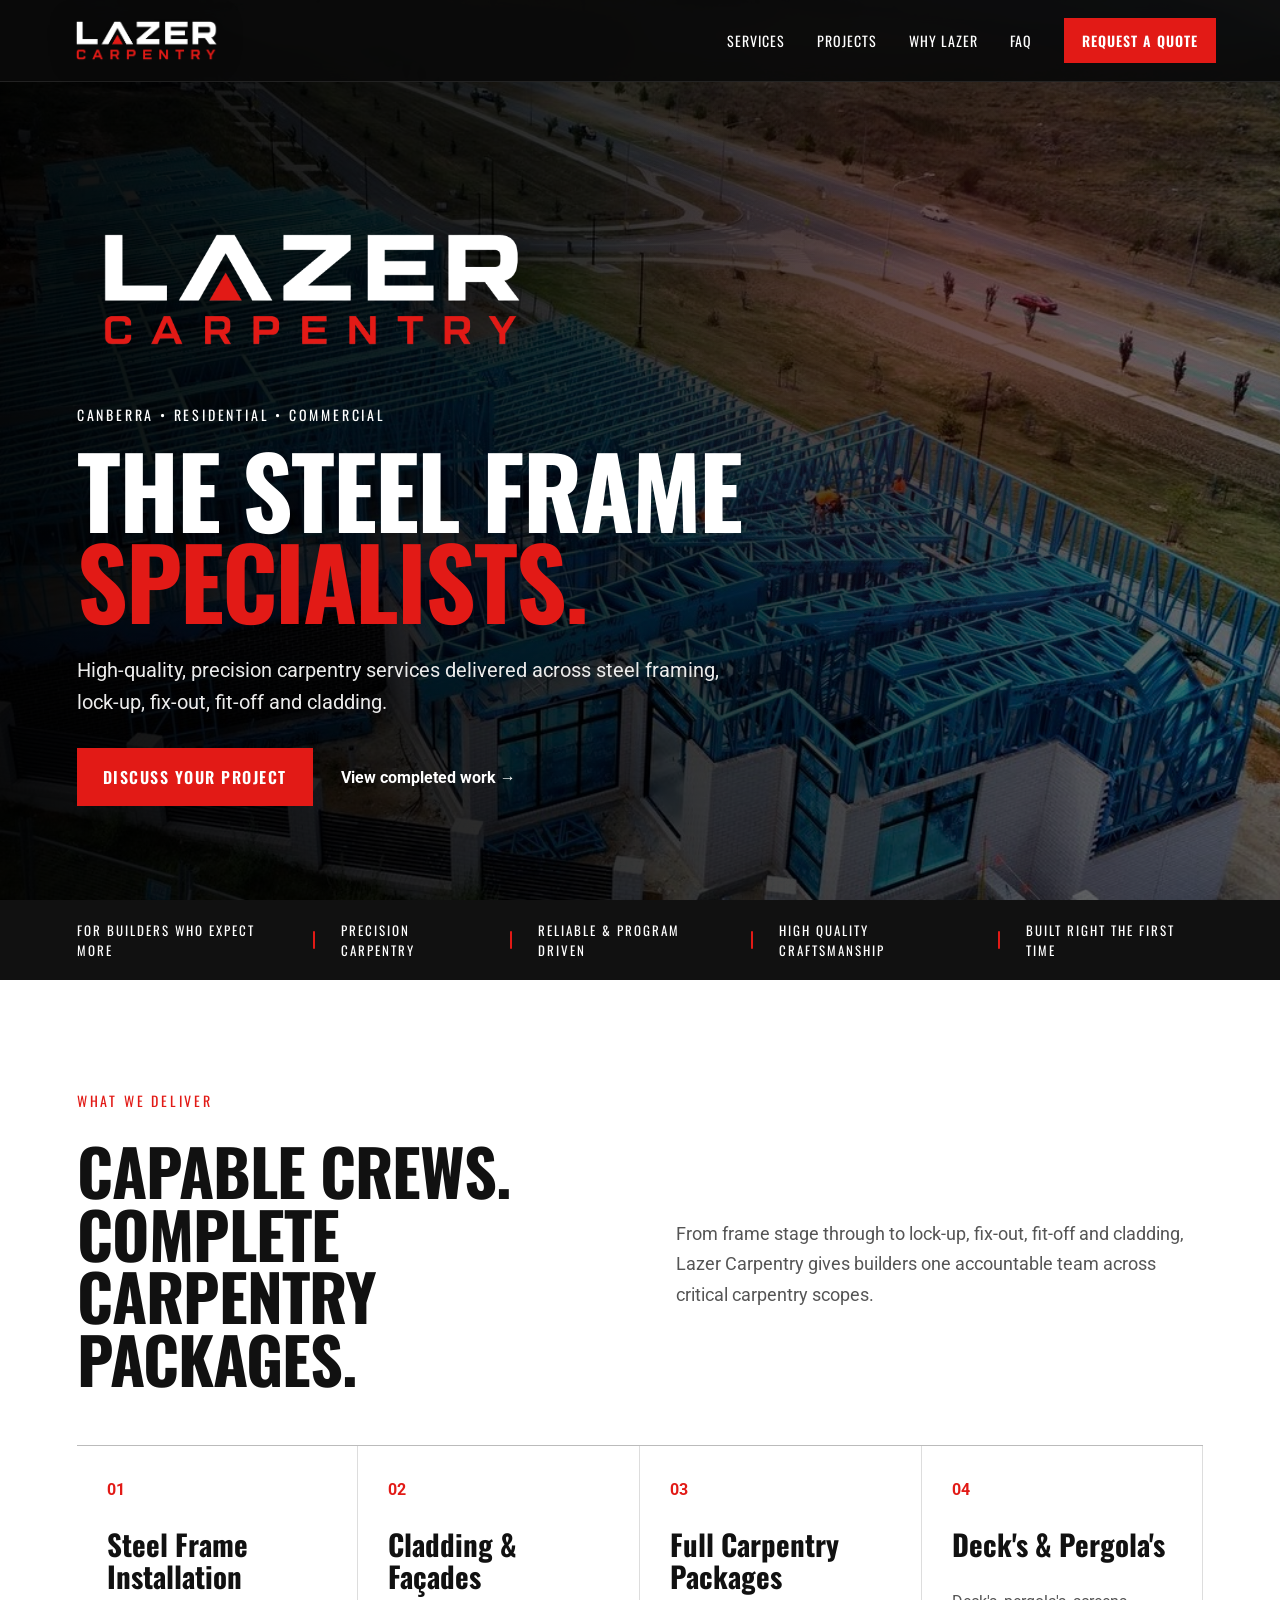
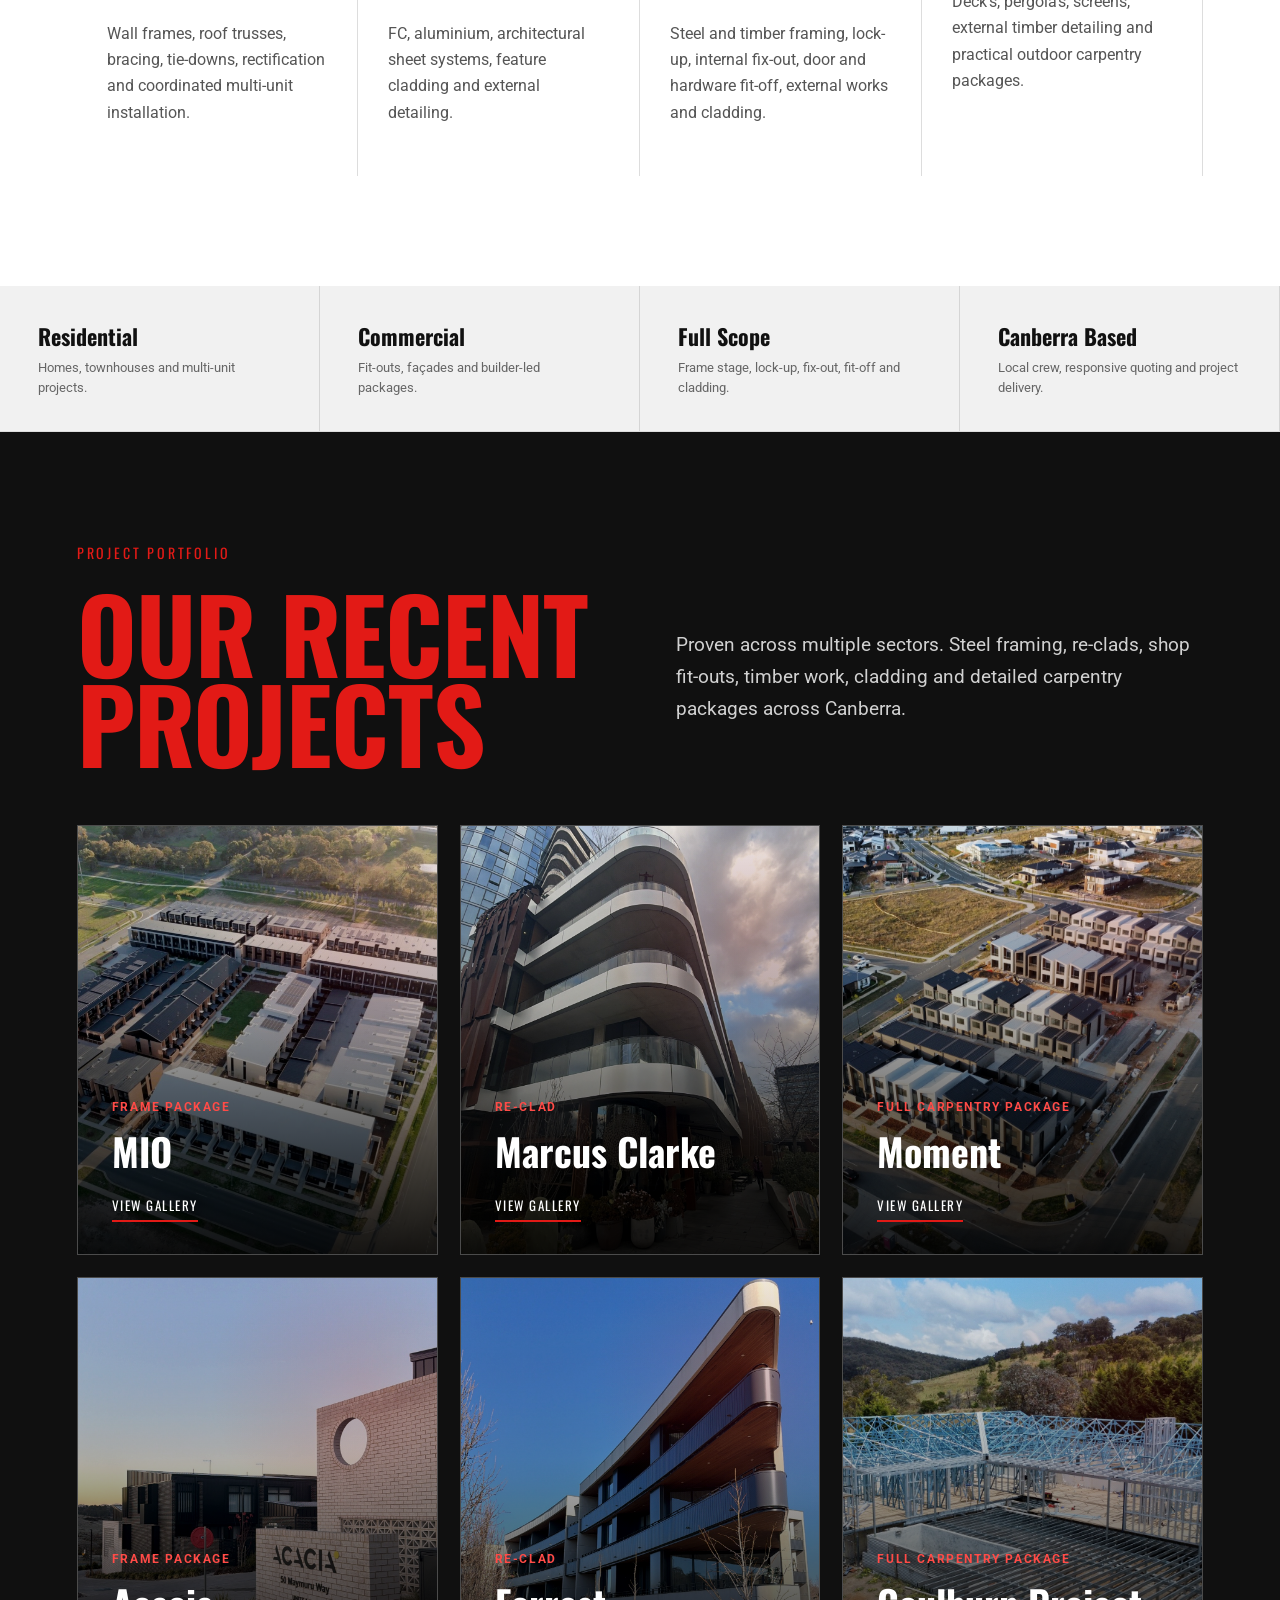
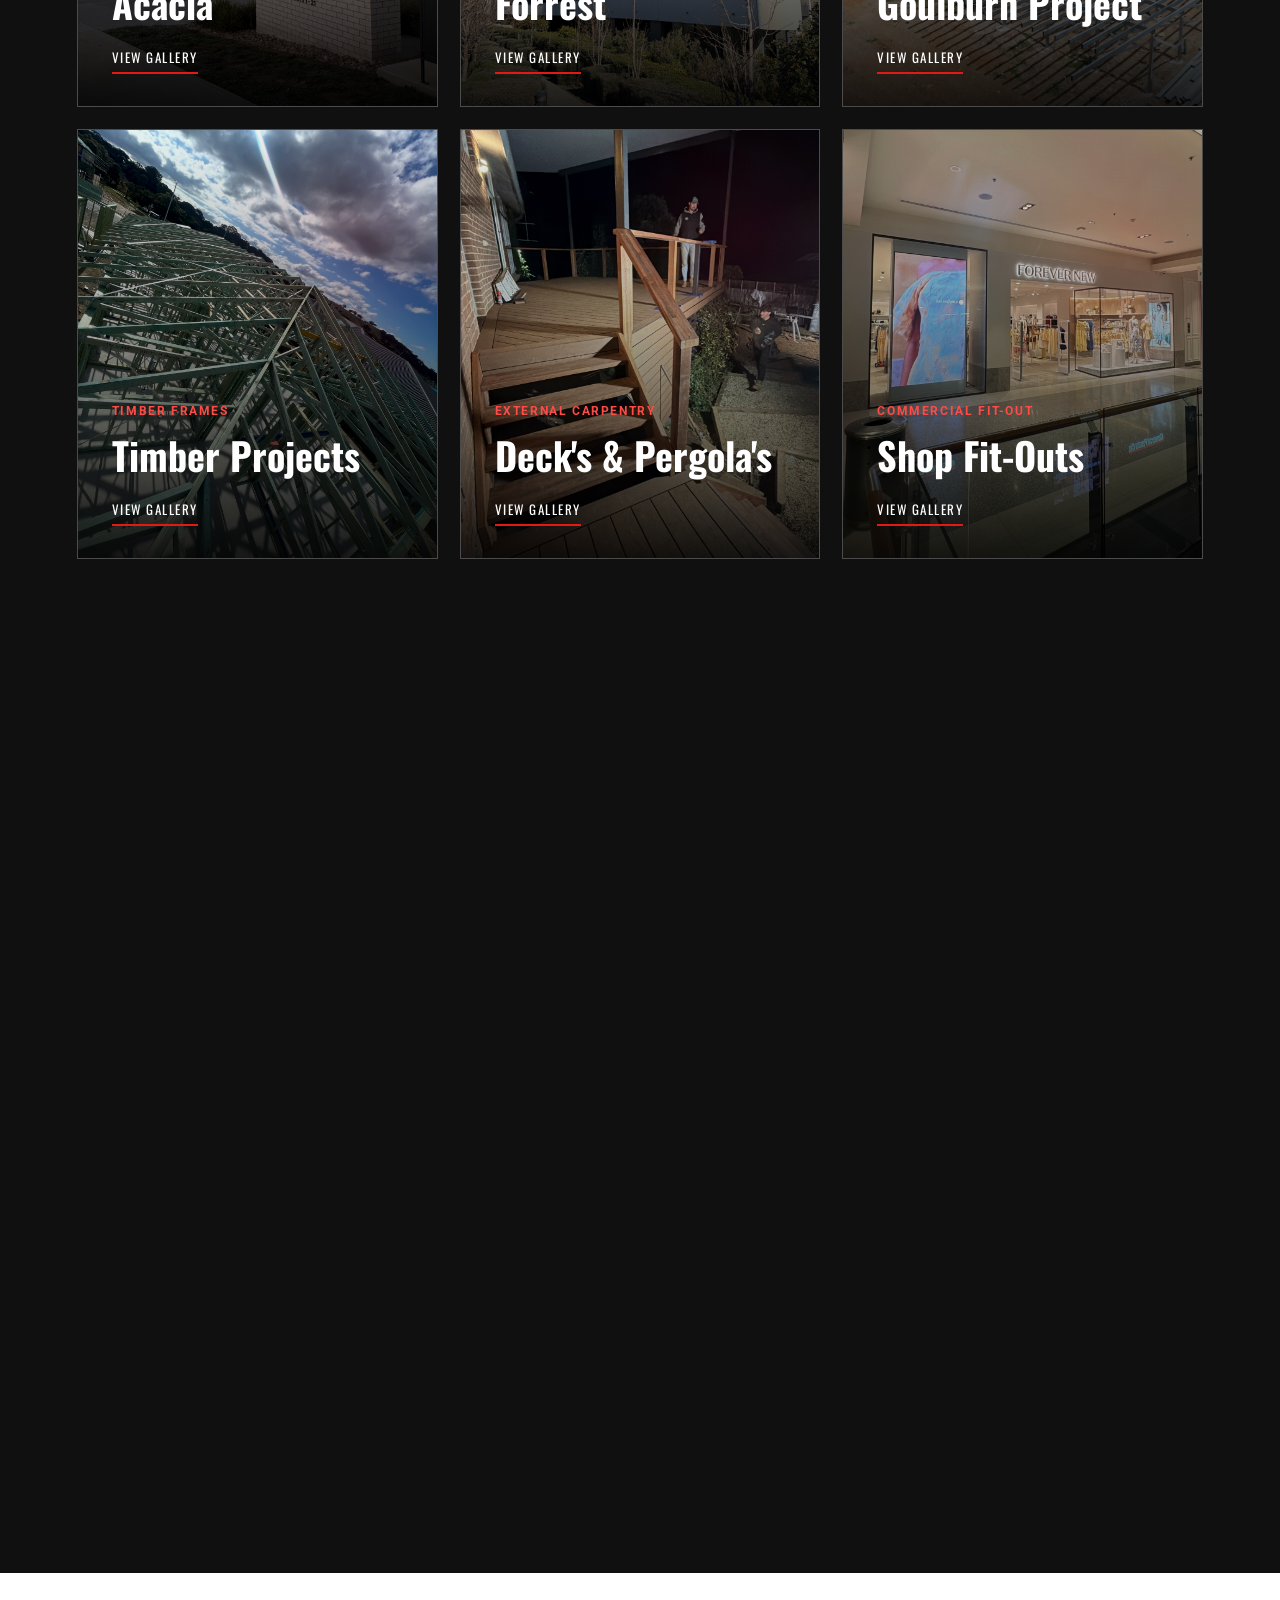
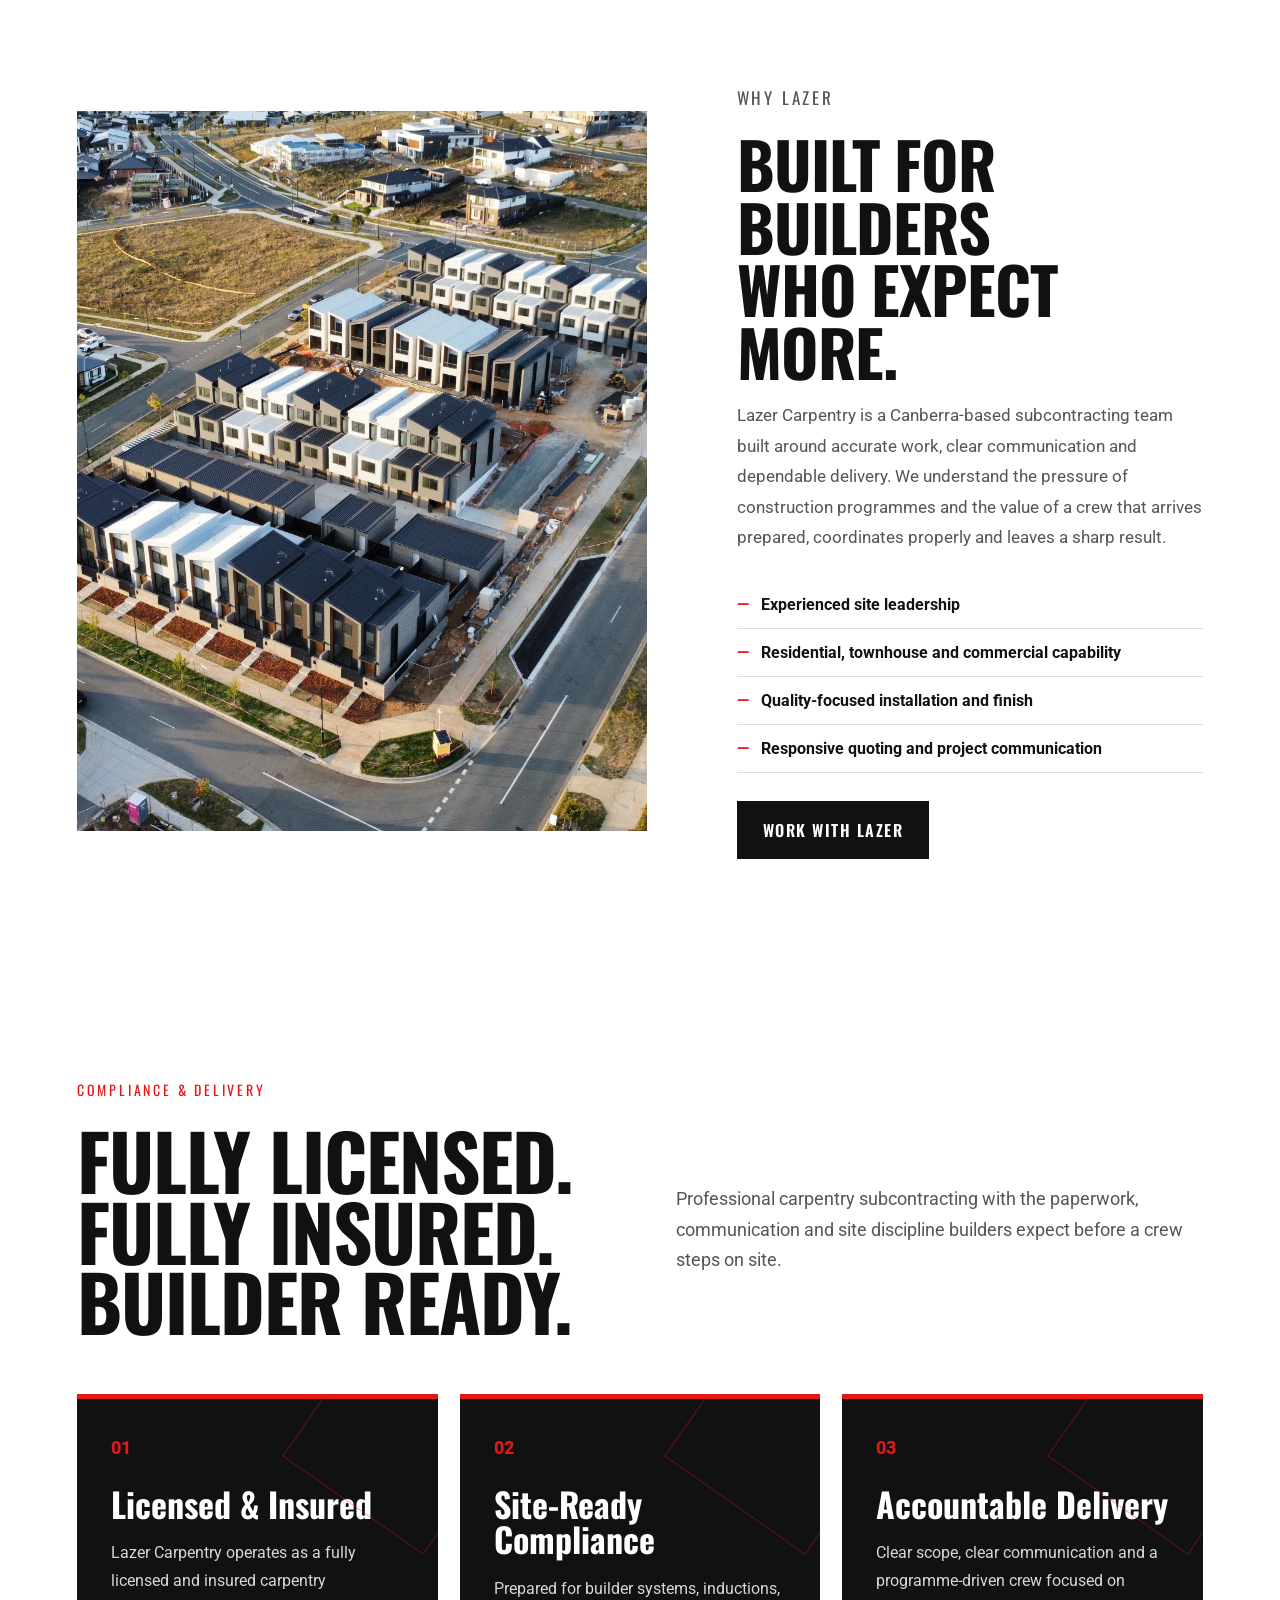
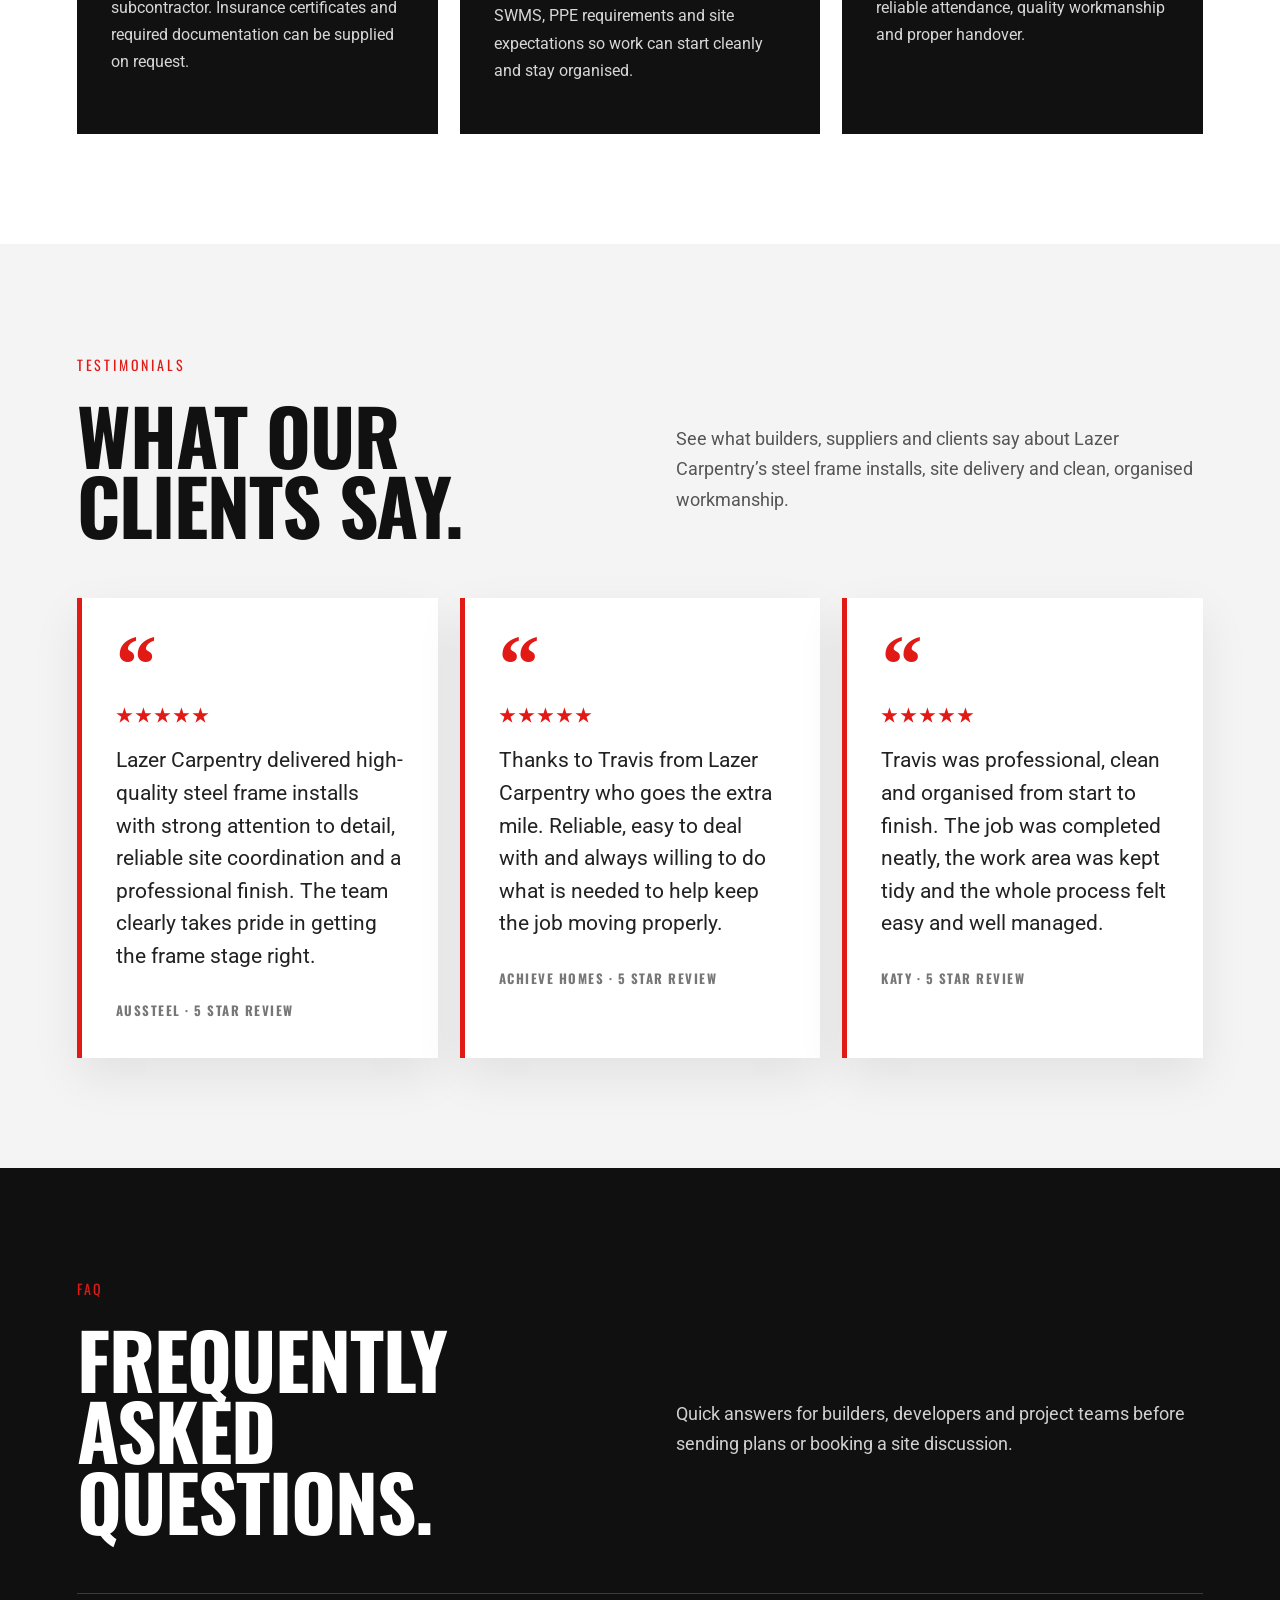
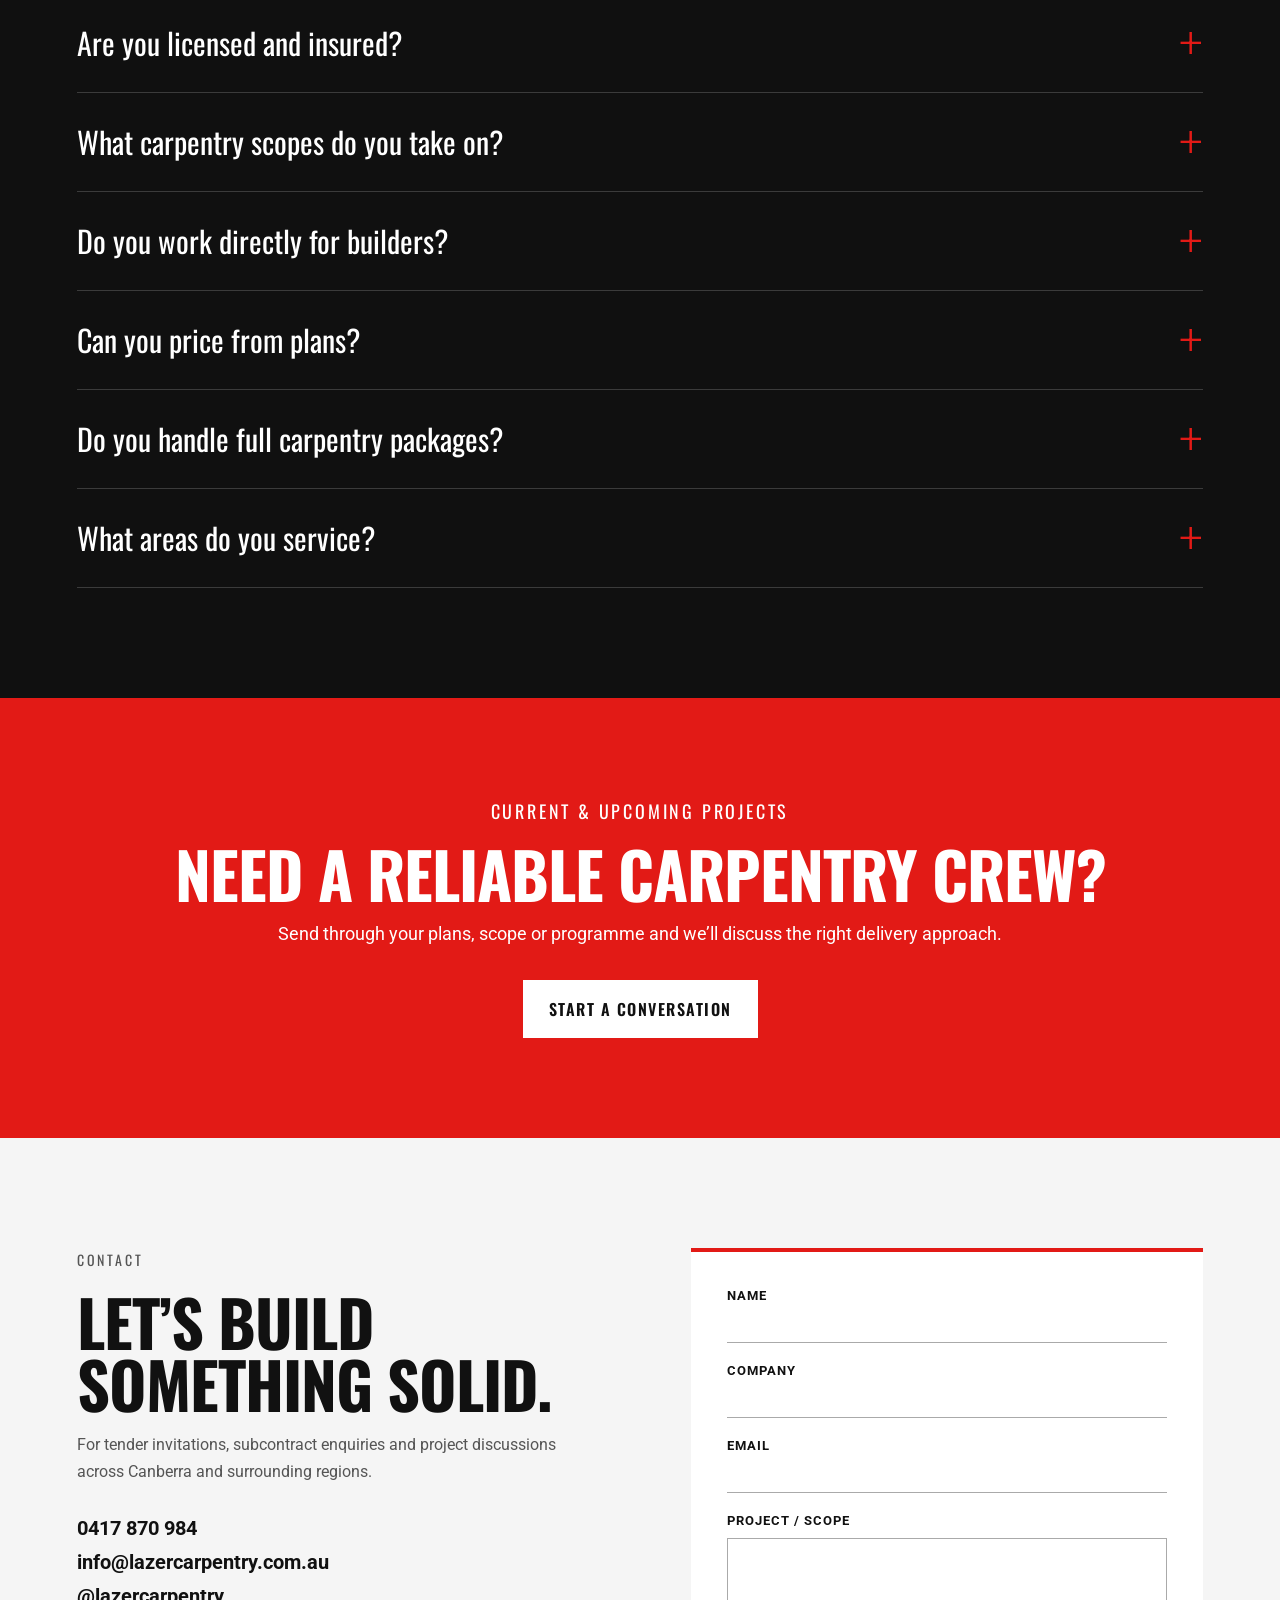
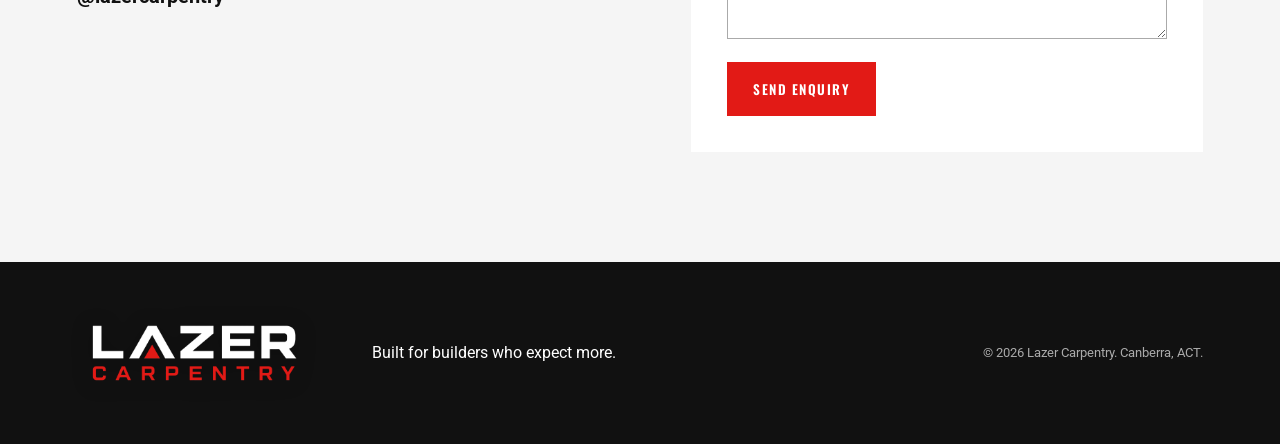
==== index.html @ 66178182 "Add files via upload" ====
<!doctype html>
<html lang="en">
<head>
  <meta charset="utf-8">
  <meta name="viewport" content="width=device-width,initial-scale=1">
  <title>Lazer Carpentry | Steel Frame Specialists Canberra</title>
  <meta name="description" content="Canberra steel frame specialists delivering high-quality precision carpentry services across steel framing, lock-up, fix-out, fit-off and cladding.">
  <link rel="preconnect" href="https://fonts.googleapis.com">
  <link rel="preconnect" href="https://fonts.gstatic.com" crossorigin>
  <link href="https://fonts.googleapis.com/css2?family=Oswald:wght@500;600;700&family=Roboto:wght@400;500;700&display=swap" rel="stylesheet">
  <link rel="stylesheet" href="styles.css?v=22">
</head>
<body>
<header class="nav">
  <a href="#top" class="brand" aria-label="Lazer Carpentry home"><span class="logo-badge nav-badge"><img src="logo-transparent.png?v=22" alt="Lazer Carpentry logo"></span></a>
  <button class="menu" aria-label="Open menu">☰</button>
  <nav>
    <a href="#services">Services</a>
    <a href="#projects">Projects</a>
    <a href="#about">Why Lazer</a>
    <a href="#faq">FAQ</a>
    <a href="#contact" class="btn small">Request a quote</a>
  </nav>
</header>

<main id="top">
<section class="hero">
  <img class="hero-bg" src="hero.jpg?v=22" alt="Aerial view of Lazer Carpentry steel frame project">
  <div class="shade"></div>
  <div class="hero-inner reveal">
    <span class="logo-badge hero-badge"><img class="hero-logo" src="logo-transparent.png?v=22" alt="Lazer Carpentry logo"></span>
    <p class="eyebrow">CANBERRA • RESIDENTIAL • COMMERCIAL</p>
    <h1>THE STEEL FRAME<br><span>SPECIALISTS.</span></h1>
    <p class="lead">High-quality, precision carpentry services delivered across steel framing, <span class="nowrap">lock-up</span>, <span class="nowrap">fix-out</span>, fit-off and cladding.</p>
    <div class="actions"><a class="btn" href="#contact">Discuss your project</a><a class="text-link" href="#projects">View completed work →</a></div>
  </div>
  
</section>

<section class="strip"><span>FOR BUILDERS WHO EXPECT MORE</span><i></i><span>PRECISION CARPENTRY</span><i></i><span>RELIABLE &amp; PROGRAM DRIVEN</span><i></i><span>HIGH QUALITY CRAFTSMANSHIP</span><i></i><span>BUILT RIGHT THE FIRST TIME</span></section>

<section id="services" class="section services">
  <div class="section-head reveal"><p class="eyebrow red">WHAT WE DELIVER</p><h2>CAPABLE CREWS.<br>COMPLETE CARPENTRY PACKAGES.</h2><p>From frame stage through to lock-up, fix-out, fit-off and cladding, Lazer Carpentry gives builders one accountable team across critical carpentry scopes.</p></div>
  <div class="cards">
    <article class="reveal"><b>01</b><h3>Steel Frame Installation</h3><p>Wall frames, roof trusses, bracing, tie-downs, rectification and coordinated multi-unit installation.</p></article>
    <article class="reveal"><b>02</b><h3>Cladding & Façades</h3><p>FC, aluminium, architectural sheet systems, feature cladding and external detailing.</p></article>
    <article class="reveal"><b>03</b><h3>Full Carpentry Packages</h3><p>Steel and timber framing, lock-up, internal fix-out, door and hardware fit-off, external works and cladding.</p></article>
    <article class="reveal"><b>04</b><h3>Deck's & Pergola's</h3><p>Deck's, pergola's, screens, external timber detailing and practical outdoor carpentry packages.</p></article>
  </div>
</section>

<section class="capability-band">
  <div><strong>Residential</strong><span>Homes, townhouses and multi-unit projects.</span></div>
  <div><strong>Commercial</strong><span>Fit-outs, façades and builder-led packages.</span></div>
  <div><strong>Full Scope</strong><span>Frame stage, lock-up, fix-out, fit-off and cladding.</span></div>
  <div><strong>Canberra Based</strong><span>Local crew, responsive quoting and project delivery.</span></div>
</section>

<section id="projects" class="section dark projects">
  <div class="project-head reveal">
    <p class="eyebrow red">PROJECT PORTFOLIO</p>
    <h2>OUR RECENT<br>PROJECTS</h2>
    <p>Proven across multiple sectors. Steel framing, re-clads, shop fit-outs, timber work, cladding and detailed carpentry packages across Canberra.</p>
  </div>
  <div class="project-grid">
    <a class="project-card" href="gallery-mio.html"><figure class="project wide reveal"><img src="project-mio.jpg?v=22" alt="MIO project"><figcaption><span>Frame Package</span><h3>MIO</h3><em>View gallery</em></figcaption></figure></a>
    <a class="project-card" href="gallery-marcus-clarke.html"><figure class="project reveal"><img src="project-marcus-clarke-reclad.jpg?v=22" alt="Marcus Clarke Re-Clad project"><figcaption><span>Re-Clad</span><h3>Marcus Clarke</h3><em>View gallery</em></figcaption></figure></a>
    <a class="project-card" href="gallery-moment.html"><figure class="project reveal"><img src="project-moment.jpg?v=22" alt="Moment project"><figcaption><span>Full Carpentry Package</span><h3>Moment</h3><em>View gallery</em></figcaption></figure></a>
    <a class="project-card" href="gallery-acacia.html"><figure class="project reveal"><img src="project-acacia.jpg?v=22" alt="Acacia project"><figcaption><span>Frame Package</span><h3>Acacia</h3><em>View gallery</em></figcaption></figure></a>
    <a class="project-card" href="gallery-forrest.html"><figure class="project reveal"><img src="project-forrest-reclad.jpg?v=22" alt="Forrest Re-Clad project"><figcaption><span>Re-Clad</span><h3>Forrest</h3><em>View gallery</em></figcaption></figure></a>
    <a class="project-card" href="gallery-goulburn-project.html"><figure class="project reveal"><img src="project-goulburn-project.jpg?v=22" alt="Goulburn Project"><figcaption><span>Full Carpentry Package</span><h3>Goulburn Project</h3><em>View gallery</em></figcaption></figure></a>
    <a class="project-card" href="gallery-timber-projects.html"><figure class="project reveal"><img src="project-timber-frames.jpg?v=22" alt="Timber Frames project"><figcaption><span>Timber Frames</span><h3>Timber Projects</h3><em>View gallery</em></figcaption></figure></a>
    <a class="project-card" href="gallery-decks-pergolas.html"><figure class="project reveal"><img src="project-decks-pergolas.jpg?v=22" alt="Deck's and Pergola's project"><figcaption><span>External Carpentry</span><h3>Deck's & Pergola's</h3><em>View gallery</em></figcaption></figure></a>
    <a class="project-card" href="gallery-shop-fit-outs.html"><figure class="project reveal"><img src="project-shop-fitouts.jpg?v=22" alt="Shop Fit-Outs project"><figcaption><span>Commercial Fit-Out</span><h3>Shop Fit-Outs</h3><em>View gallery</em></figcaption></figure></a>
    <a class="project-card" href="gallery-precision-work.html"><figure class="project reveal"><img src="project-detailed-works.jpg?v=22" alt="Detailed Works project"><figcaption><span>Detailed Works</span><h3>Precision Work</h3><em>View gallery</em></figcaption></figure></a>
    <a class="project-card" href="gallery-flooring-projects.html"><figure class="project reveal"><img src="project-flooring.jpg?v=22" alt="Flooring project"><figcaption><span>Flooring</span><h3>Flooring Projects</h3><em>View gallery</em></figcaption></figure></a>
    <a class="project-card" href="gallery-cladding.html"><figure class="project reveal"><img src="project-cladding.jpg?v=22" alt="Cladding project"><figcaption><span>External Carpentry</span><h3>Cladding</h3><em>View gallery</em></figcaption></figure></a>
    <a class="project-card" href="gallery-tools.html"><figure class="project wide reveal"><img src="project-tools.jpg?v=22" alt="The Right Tools For The Job project"><figcaption><span>Capability</span><h3>The Right Tools For The Job</h3><em>View gallery</em></figcaption></figure></a>
  </div>
</section>

<section id="about" class="section about">
  <div class="about-photo reveal"><img src="project-moment.jpg?v=22" alt="Lazer Carpentry project work"></div>
  <div class="about-copy reveal"><p class="eyebrow red">WHY LAZER</p><h2>BUILT FOR BUILDERS<br>WHO EXPECT MORE.</h2><p>Lazer Carpentry is a Canberra-based subcontracting team built around accurate work, clear communication and dependable delivery. We understand the pressure of construction programmes and the value of a crew that arrives prepared, coordinates properly and leaves a sharp result.</p><ul><li>Experienced site leadership</li><li>Residential, townhouse and commercial capability</li><li>Quality-focused installation and finish</li><li>Responsive quoting and project communication</li></ul><a class="btn darkbtn" href="#contact">Work with Lazer</a></div>
</section>

<section id="compliance" class="section compliance">
  <div class="proof-head reveal">
    <p class="eyebrow red">COMPLIANCE & DELIVERY</p>
    <h2>FULLY LICENSED.<br>FULLY INSURED.<br>BUILDER READY.</h2>
    <p>Professional carpentry subcontracting with the paperwork, communication and site discipline builders expect before a crew steps on site.</p>
  </div>
  <div class="proof-grid">
    <article class="proof-card reveal">
      <span>01</span>
      <h3>Licensed & Insured</h3>
      <p>Lazer Carpentry operates as a fully licensed and insured carpentry subcontractor. Insurance certificates and required documentation can be supplied on request.</p>
    </article>
    <article class="proof-card reveal">
      <span>02</span>
      <h3>Site-Ready Compliance</h3>
      <p>Prepared for builder systems, inductions, SWMS, PPE requirements and site expectations so work can start cleanly and stay organised.</p>
    </article>
    <article class="proof-card reveal">
      <span>03</span>
      <h3>Accountable Delivery</h3>
      <p>Clear scope, clear communication and a programme-driven crew focused on reliable attendance, quality workmanship and proper handover.</p>
    </article>
  </div>
</section>

<section id="testimonials" class="section testimonials">
  <div class="testimonial-head reveal">
    <p class="eyebrow red">TESTIMONIALS</p>
    <h2>WHAT OUR<br>CLIENTS SAY.</h2>
    <p>See what builders, suppliers and clients say about Lazer Carpentry’s steel frame installs, site delivery and clean, organised workmanship.</p>
  </div>
  <div class="testimonial-grid">
    <article class="testimonial-card reveal">
      <b>“</b>
      <div class="stars" aria-label="5 star review">★★★★★</div>
      <p>Lazer Carpentry delivered high-quality steel frame installs with strong attention to detail, reliable site coordination and a professional finish. The team clearly takes pride in getting the frame stage right.</p>
      <strong>AusSteel · 5 Star Review</strong>
    </article>
    <article class="testimonial-card reveal">
      <b>“</b>
      <div class="stars" aria-label="5 star review">★★★★★</div>
      <p>Thanks to Travis from Lazer Carpentry who goes the extra mile. Reliable, easy to deal with and always willing to do what is needed to help keep the job moving properly.</p>
      <strong>Achieve Homes · 5 Star Review</strong>
    </article>
    <article class="testimonial-card reveal">
      <b>“</b>
      <div class="stars" aria-label="5 star review">★★★★★</div>
      <p>Travis was professional, clean and organised from start to finish. The job was completed neatly, the work area was kept tidy and the whole process felt easy and well managed.</p>
      <strong>Katy · 5 Star Review</strong>
    </article>
  </div>
</section>

<section id="faq" class="section faq">
  <div class="faq-head reveal">
    <p class="eyebrow red">FAQ</p>
    <h2>FREQUENTLY ASKED<br>QUESTIONS.</h2>
    <p>Quick answers for builders, developers and project teams before sending plans or booking a site discussion.</p>
  </div>
  <div class="faq-list reveal">
    <details>
      <summary>Are you licensed and insured?</summary>
      <p>Yes. Lazer Carpentry is fully licensed and insured. Insurance certificates and required builder documentation can be supplied on request.</p>
    </details>
    <details>
      <summary>What carpentry scopes do you take on?</summary>
      <p>Steel framing, timber framing, lock-up, fix-out, fit-off, doors, architraves, hardware, cladding, decks, pergolas and detailed carpentry packages.</p>
    </details>
    <details>
      <summary>Do you work directly for builders?</summary>
      <p>Yes. Lazer Carpentry is built for builder-led residential and commercial carpentry packages across Canberra and surrounding regions.</p>
    </details>
    <details>
      <summary>Can you price from plans?</summary>
      <p>Yes. Send through the plans, scope, programme and site requirements, then we can discuss availability, staging and quoting.</p>
    </details>
    <details>
      <summary>Do you handle full carpentry packages?</summary>
      <p>Yes. We can cover frame stage through to lock-up, internal fix-out, fit-off and cladding where the project requires a complete package.</p>
    </details>
    <details>
      <summary>What areas do you service?</summary>
      <p>Canberra, ACT and surrounding regions depending on the scope, programme and crew availability.</p>
    </details>
  </div>
</section>

<section class="cta">
  <p class="eyebrow">CURRENT & UPCOMING PROJECTS</p>
  <h2>NEED A RELIABLE CARPENTRY CREW?</h2>
  <p>Send through your plans, scope or programme and we’ll discuss the right delivery approach.</p>
  <a class="btn light" href="#contact">Start a conversation</a>
</section>

<section id="contact" class="section contact">
  <div class="reveal"><p class="eyebrow red">CONTACT</p><h2>LET’S BUILD<br>SOMETHING SOLID.</h2><p>For tender invitations, subcontract enquiries and project discussions across Canberra and surrounding regions.</p><div class="contact-lines"><a href="tel:0417870984">0417 870 984</a><a href="mailto:info@lazercarpentry.com.au">info@lazercarpentry.com.au</a><a href="https://instagram.com/lazercarpentry">@lazercarpentry</a></div></div>
  <form class="reveal" action="mailto:info@lazercarpentry.com.au" method="post" enctype="text/plain"><label>Name<input name="Name" required></label><label>Company<input name="Company"></label><label>Email<input type="email" name="Email" required></label><label>Project / scope<textarea name="Project" rows="5" required></textarea></label><button class="btn" type="submit">Send enquiry</button></form>
</section>
</main>

<footer><span class="logo-badge footer-badge"><img class="footer-logo" src="logo-transparent.png?v=22" alt="Lazer Carpentry logo"></span><p>Built for builders who expect more.</p><span>© 2026 Lazer Carpentry. Canberra, ACT.</span></footer>
<div class="mobile-actions"><a href="tel:0417870984">Call Now</a><a href="mailto:info@lazercarpentry.com.au">Email</a></div>
<script src="script.js?v=22"></script>
</body>
</html>
---- styles.css ----
:root{--red:#e21a16;--black:#0c0c0c;--char:#171717;--white:#fff;--muted:#666}*{box-sizing:border-box}html{scroll-behavior:smooth}body{margin:0;color:#111;background:#fff;font-family:Roboto,Arial,sans-serif}img{max-width:100%;display:block}h1,h2,h3,.eyebrow,.btn,.nav a,.strip,.capability-band strong{font-family:Oswald,Arial,sans-serif}.nav{height:82px;padding:0 5vw;position:fixed;z-index:50;top:0;width:100%;display:flex;align-items:center;justify-content:space-between;background:rgba(10,10,10,.94);backdrop-filter:blur(12px);border-bottom:1px solid rgba(255,255,255,.1)}.brand{display:flex;align-items:center}.logo-badge{display:inline-flex;align-items:center;justify-content:center;background:transparent;border-radius:0;box-shadow:none}.nav-badge{padding:7px 10px;width:165px}.nav-badge img{width:145px;height:auto;filter:drop-shadow(0 2px 12px rgba(0,0,0,.55))}.nav nav{display:flex;gap:32px;align-items:center}.nav a{color:#fff;text-decoration:none;text-transform:uppercase;letter-spacing:1px;font-size:14px}.menu{display:none;background:none;border:0;color:#fff;font-size:28px}.btn{display:inline-flex;align-items:center;justify-content:center;background:var(--red);color:#fff!important;text-decoration:none;text-transform:uppercase;letter-spacing:1.5px;padding:17px 26px;border:0;font-weight:600;transition:.25s}.btn:hover{transform:translateY(-2px);filter:brightness(1.08)}.btn.small{padding:12px 18px}.hero{min-height:100vh;position:relative;color:#fff;display:flex;align-items:center;overflow:hidden;background:#050505}.hero-bg{position:absolute;inset:0;width:100%;height:100%;object-fit:cover;object-position:center;opacity:.72;filter:contrast(1.08) saturate(1.03)}.shade{position:absolute;inset:0;background:linear-gradient(90deg,rgba(0,0,0,.92) 0%,rgba(0,0,0,.74) 44%,rgba(0,0,0,.38) 100%)}.hero:after{content:"";position:absolute;inset:0;background:radial-gradient(circle at 76% 32%,rgba(226,26,22,.14),transparent 34%)}.hero-inner{position:relative;z-index:2;width:min(930px,88vw);margin-left:6vw;padding-top:115px}.hero-badge{padding:18px 20px;margin:0 0 34px}.hero-logo{width:min(430px,72vw);height:auto;margin:0;filter:drop-shadow(0 6px 20px rgba(0,0,0,.55))}.eyebrow{letter-spacing:2.8px;font-size:14px;margin:0 0 18px}.red{color:var(--red)}h1{font-size:clamp(58px,7.7vw,112px);line-height:.92;margin:0;letter-spacing:-2px}h1 span{color:var(--red)}.lead{max-width:690px;font-size:20px;line-height:1.6;color:#ececec;margin:30px 0}.actions{display:flex;gap:28px;align-items:center}.text-link{color:#fff;font-weight:700;text-decoration:none}.hero-panel{position:absolute;z-index:3;right:5vw;bottom:42px;width:360px;padding:24px 26px;background:rgba(12,12,12,.84);border-left:4px solid var(--red);backdrop-filter:blur(8px)}.hero-panel span{display:block;color:#ff4d48;font-size:12px;letter-spacing:1.8px;font-weight:700}.hero-panel strong{display:block;font-family:Oswald;font-size:24px;line-height:1.15;margin-top:8px}.strip{background:#111;color:#fff;display:flex;justify-content:space-between;align-items:center;gap:26px;padding:20px 6vw;font-size:13px;letter-spacing:2px;text-transform:uppercase;width:100%}.strip i{display:block;flex:0 0 2px;width:2px;height:18px;background:var(--red);opacity:1;border-radius:1px}.section{padding:110px 6vw}.section-head{display:grid;grid-template-columns:1fr 1fr;gap:36px 72px;align-items:center;max-width:1480px;margin:0 auto 55px}.section-head .eyebrow{grid-column:1/-1;margin-bottom:-8px}.section-head h2,.about h2,.contact h2,.cta h2,.project-head h2{font-size:clamp(44px,5vw,78px);line-height:.98;margin:0;letter-spacing:-1px}.section-head>p:last-child{font-size:18px;line-height:1.7;color:#555;max-width:620px;align-self:center}.cards{display:grid;grid-template-columns:repeat(4,1fr);border-top:1px solid #bbb;border-bottom:0;max-width:1480px;margin:0 auto}.cards article{padding:34px 30px;border-right:1px solid #ddd;min-height:290px}.cards b{color:var(--red)}.cards h3{font-size:29px;line-height:1.1}.cards p{color:#555;line-height:1.65}.capability-band{background:#f1f1f1;display:grid;grid-template-columns:repeat(4,1fr);border-top:0;border-bottom:1px solid #ddd}.capability-band div{padding:34px 3vw;border-right:1px solid #d5d5d5}.capability-band strong{display:block;font-size:22px}.capability-band span{display:block;color:#666;font-size:13px;line-height:1.5;margin-top:6px}.dark{background:#101010;color:#fff}.project-head{display:grid;grid-template-columns:1fr 1fr;gap:32px 72px;align-items:center;max-width:1480px;margin:0 auto 58px}.project-head .eyebrow{grid-column:1/-1;margin-bottom:-8px}.project-head h2{font-size:clamp(60px,8vw,112px);color:var(--red);line-height:.88}.project-head>p:last-child{font-size:19px;line-height:1.7;color:#d0d0d0;align-self:center}.project-grid{display:grid;grid-template-columns:repeat(3,1fr);gap:22px;max-width:1480px;margin:0 auto}.project-grid .wide{grid-column:auto}.project{margin:0;position:relative;overflow:hidden;min-height:430px;background:#181818;border:1px solid rgba(255,255,255,.22)}.project.wide{min-height:430px}.project>img{position:absolute;inset:0;width:100%;height:100%;object-fit:cover;object-position:center;opacity:.96;filter:contrast(1.04) saturate(.96);transition:transform .55s ease,opacity .35s ease}.project:before{content:"";position:absolute;inset:0;background:linear-gradient(180deg,rgba(0,0,0,.02),rgba(0,0,0,.28) 42%,rgba(0,0,0,.88));z-index:1;transition:.45s}.project:after{content:"";position:absolute;inset:0;background:radial-gradient(circle at 80% 25%,rgba(226,26,22,.13),transparent 36%);z-index:1;pointer-events:none}.project:hover>img{transform:scale(1.035)}.project:hover:before{background:linear-gradient(180deg,rgba(0,0,0,0),rgba(0,0,0,.18) 45%,rgba(0,0,0,.76))}.project figcaption{position:absolute;left:0;right:0;bottom:0;padding:90px 34px 32px;z-index:2}.project span{color:#ff4b47;text-transform:uppercase;font-weight:700;letter-spacing:1.6px;font-size:12px}.project h3{font-size:38px;margin:8px 0 0}.about{display:grid;grid-template-columns:1.1fr .9fr;gap:7vw;align-items:center}.about-photo{height:720px;background:#111;overflow:hidden}.about-photo img{width:100%;height:100%;object-fit:cover}.about-copy p{line-height:1.8;color:#555;font-size:17px}.about-copy ul{list-style:none;padding:0;margin:28px 0}.about-copy li{padding:14px 0;border-bottom:1px solid #ddd;font-weight:700}.about-copy li:before{content:'—';color:var(--red);margin-right:12px}.darkbtn{background:#111}.cta{background:var(--red);color:#fff;text-align:center;padding:100px 6vw}.cta p{font-size:18px}.light{background:#fff;color:#111!important;margin-top:18px}.contact{display:grid;grid-template-columns:1fr 1fr;gap:8vw;background:#f5f5f5}.contact p{max-width:560px;line-height:1.7;color:#555}.contact-lines{display:flex;flex-direction:column;gap:10px;margin-top:30px}.contact-lines a{color:#111;text-decoration:none;font-size:20px;font-weight:700}form{background:#fff;padding:36px;border-top:4px solid var(--red)}label{display:block;font-weight:700;font-size:13px;text-transform:uppercase;letter-spacing:1px;margin-bottom:20px}input,textarea{width:100%;border:0;border-bottom:1px solid #aaa;padding:12px 0;font:inherit;outline:none}textarea{border:1px solid #aaa;padding:12px;margin-top:10px}footer{background:#111;color:#aaa;padding:50px 6vw;display:grid;grid-template-columns:260px 1fr auto;gap:35px;align-items:center}.footer-badge{padding:10px 12px;width:235px}.footer-logo{width:100%;margin:auto 0;filter:drop-shadow(0 2px 10px rgba(0,0,0,.28))}footer p{color:#fff}footer span{font-size:13px}.mobile-actions{display:none}.reveal{opacity:0;transform:translateY(24px);transition:opacity .7s ease,transform .7s ease}.reveal.visible{opacity:1;transform:none}
@media(max-width:1100px){.project-grid{grid-template-columns:repeat(2,1fr)}}@media(max-width:900px){.nav nav{display:none;position:absolute;top:82px;left:0;right:0;background:#111;padding:28px;flex-direction:column}.nav nav.open{display:flex}.menu{display:block}.hero-panel{display:none}.hero-inner{margin:auto;padding:120px 6vw 65px}.section-head,.project-head,.about,.contact{grid-template-columns:1fr}.section-head .eyebrow,.project-head .eyebrow{grid-column:auto;margin-bottom:0}.cards{grid-template-columns:1fr 1fr}.capability-band{grid-template-columns:1fr 1fr}.project-grid{grid-template-columns:1fr}.project,.project.wide{min-height:450px}.about-photo{height:520px}footer{grid-template-columns:1fr;text-align:center}.footer-badge{margin:auto}.hero-bg{opacity:.45}}
@media(max-width:580px){.cards article:last-child{border-bottom:0}body{padding-bottom:64px}.nav{height:72px;padding:0 4vw}.nav nav{top:72px}.nav-badge{width:135px;padding:7px 8px}.nav-badge img{width:118px}.hero{min-height:94vh}.hero-bg{object-position:center;opacity:.50}.shade{background:linear-gradient(90deg,rgba(0,0,0,.92) 0%,rgba(0,0,0,.80) 56%,rgba(0,0,0,.58) 100%)}.hero-inner{padding-top:108px}.hero-badge{padding:12px 14px;margin-bottom:26px}.hero-logo{width:290px;margin-bottom:0}.eyebrow{font-size:12px}.section{padding:76px 6vw}.cards,.capability-band{grid-template-columns:1fr}.cards article,.capability-band div{border-right:0;border-bottom:1px solid #ddd}.actions{align-items:flex-start;flex-direction:column}.strip{justify-content:center;gap:10px;font-size:10px;flex-wrap:wrap}.strip i{height:12px}h1{font-size:50px}.lead{font-size:17px}.project-head h2{font-size:54px}.project-head p:last-child{font-size:16px}.project,.project.wide{min-height:390px}.project>img{opacity:.92}.project h3{font-size:32px}.about-photo{height:430px}footer p{font-size:15px}.mobile-actions{position:fixed;left:0;right:0;bottom:0;z-index:70;display:grid;grid-template-columns:1fr 1fr;background:#111;border-top:1px solid #333}.mobile-actions a{padding:17px;text-align:center;color:#fff;text-decoration:none;text-transform:uppercase;font-family:Oswald;letter-spacing:1.5px}.mobile-actions a:first-child{background:var(--red)}}


.nowrap{white-space:nowrap}

@media(max-width:580px){
  /* Planned mobile banner layout */
  .strip{
    display:grid !important;
    grid-template-columns:max-content auto max-content !important;
    justify-content:center !important;
    align-items:center !important;
    gap:10px 12px !important;
    padding:20px 4vw !important;
    font-size:9px !important;
    letter-spacing:1.3px !important;
    text-align:center !important;
    flex-wrap:initial !important;
  }
  .strip span{
    border-left:0 !important;
    padding-left:0 !important;
    line-height:1.3 !important;
    white-space:nowrap !important;
  }
  .strip i{
    display:block !important;
    width:2px !important;
    height:14px !important;
    background:var(--red) !important;
    align-self:center !important;
    justify-self:center !important;
  }
  /* Keep only the two useful mobile divider lines */
  .strip i:nth-of-type(2),
  .strip i:nth-of-type(4){
    display:none !important;
  }
  .strip span:nth-of-type(1){grid-column:1;grid-row:1;font-size:8.6px !important;letter-spacing:1.15px !important;}
  .strip i:nth-of-type(1){grid-column:2;grid-row:1;}
  .strip span:nth-of-type(2){
    grid-column:1 / -1 !important;
    grid-row:3 !important;
    justify-self:center !important;
    text-align:center !important;
    border-top:0 !important;
    padding-top:0 !important;
    margin-top:2px !important;
  }
  .strip span:nth-of-type(3){grid-column:1;grid-row:2;}
  .strip i:nth-of-type(3){grid-column:2;grid-row:2;}
  .strip span:nth-of-type(4){grid-column:3;grid-row:2;}
  .strip span:nth-of-type(5){grid-column:3;grid-row:1;font-size:8.8px !important;letter-spacing:1.2px !important;}

  /* Tighten the mobile gap between service 04 and the Residential capability section */
  #services.section{
    padding-bottom:0 !important;
  }
  #services .cards{
    margin-bottom:0 !important;
  }
  #services .cards article{
    min-height:auto !important;
  }
  #services .cards article:last-child{
    padding-bottom:26px !important;
    margin-bottom:0 !important;
    border-bottom:0 !important;
  }
  .capability-band{
    margin-top:0 !important;
  }
}


.project-card{display:block;color:inherit;text-decoration:none}
.project-card:focus-visible{outline:3px solid var(--red);outline-offset:4px}
.project em{display:inline-block;margin-top:16px;color:#fff;font-style:normal;font-family:Oswald,Arial,sans-serif;text-transform:uppercase;letter-spacing:1.5px;font-size:13px;border-bottom:2px solid var(--red);padding-bottom:5px}

.gallery-page{background:#101010;color:#fff}
.gallery-main{padding:130px 6vw 80px}
.gallery-hero{max-width:1480px;margin:0 auto 42px;display:grid;grid-template-columns:1.1fr .9fr;gap:48px;align-items:end}
.gallery-hero .eyebrow{color:var(--red)}
.gallery-hero h1{font-size:clamp(54px,7vw,112px);line-height:.9;margin:0}
.gallery-hero p{color:#d6d6d6;font-size:18px;line-height:1.7;max-width:620px}
.gallery-actions{display:flex;gap:18px;flex-wrap:wrap;margin-top:26px}
.gallery-back{display:inline-flex;align-items:center;color:#fff;text-decoration:none;text-transform:uppercase;letter-spacing:1.5px;font-family:Oswald,Arial,sans-serif;font-size:13px;border-bottom:2px solid var(--red);padding-bottom:6px}
.gallery-grid{max-width:1480px;margin:0 auto;display:grid;grid-template-columns:repeat(3,1fr);gap:18px}
.gallery-item{position:relative;border:0;padding:0;margin:0;background:#181818;cursor:pointer;overflow:hidden;aspect-ratio:4/3}
.gallery-item img{width:100%;height:100%;object-fit:cover;transition:transform .35s ease, opacity .35s ease}
.gallery-item:hover img{transform:scale(1.035);opacity:.9}
.gallery-count{color:#aaa;font-size:14px;margin-top:8px}
.lightbox{position:fixed;inset:0;background:rgba(0,0,0,.94);display:none;align-items:center;justify-content:center;z-index:200;padding:28px}
.lightbox.open{display:flex}
.lightbox img{max-width:min(96vw,1500px);max-height:86vh;object-fit:contain}
.lightbox button{position:absolute;border:0;background:rgba(255,255,255,.1);color:#fff;font-size:32px;width:52px;height:52px;cursor:pointer}
.lightbox button:hover{background:var(--red)}
.lightbox .close{top:24px;right:24px}
.lightbox .prev{left:24px}
.lightbox .next{right:24px}
.gallery-footer{max-width:1480px;margin:60px auto 0;padding-top:30px;border-top:1px solid rgba(255,255,255,.15);display:flex;justify-content:space-between;gap:20px;flex-wrap:wrap}
.gallery-footer a{color:#fff;text-decoration:none;font-family:Oswald,Arial,sans-serif;text-transform:uppercase;letter-spacing:1.2px}
@media(max-width:900px){.gallery-hero{grid-template-columns:1fr}.gallery-grid{grid-template-columns:repeat(2,1fr)}}
@media(max-width:580px){.gallery-main{padding:106px 5vw 70px}.gallery-grid{grid-template-columns:1fr;gap:14px}.gallery-item{aspect-ratio:4/3}.lightbox{padding:14px}.lightbox button{width:46px;height:46px;font-size:26px}.lightbox .prev{left:10px}.lightbox .next{right:10px}.lightbox .close{top:10px;right:10px}.project em{font-size:12px}}


/* V21 Trust sections */
.compliance{background:#fff;color:#111}
.proof-head,.testimonial-head,.faq-head{max-width:1480px;margin:0 auto 58px;display:grid;grid-template-columns:1fr 1fr;gap:32px 72px;align-items:center}
.proof-head .eyebrow,.testimonial-head .eyebrow,.faq-head .eyebrow{grid-column:1/-1;margin-bottom:-8px}
.proof-head h2,.testimonial-head h2,.faq-head h2{font-size:clamp(48px,6vw,92px);line-height:.92;margin:0;letter-spacing:-1px}
.proof-head>p:last-child,.testimonial-head>p:last-child,.faq-head>p:last-child{font-size:18px;line-height:1.7;color:#555;max-width:640px;align-self:center}
.proof-grid{max-width:1480px;margin:0 auto;display:grid;grid-template-columns:repeat(3,1fr);gap:22px}
.proof-card{background:#111;color:#fff;padding:38px 34px;min-height:340px;border-top:5px solid var(--red);position:relative;overflow:hidden}
.proof-card:after{content:"";position:absolute;right:-50px;top:-50px;width:170px;height:170px;border:1px solid rgba(226,26,22,.38);transform:rotate(35deg)}
.proof-card span{color:var(--red);font-weight:800;font-size:18px}
.proof-card h3{font-size:34px;line-height:1.05;margin:28px 0 18px}
.proof-card p{color:#d7d7d7;line-height:1.7;margin:0}

.testimonials{background:#f4f4f4;color:#111}
.testimonial-grid{max-width:1480px;margin:0 auto;display:grid;grid-template-columns:repeat(3,1fr);gap:22px}
.testimonial-card{background:#fff;padding:38px 34px;min-height:330px;border-left:5px solid var(--red);box-shadow:0 18px 45px rgba(0,0,0,.08)}
.testimonial-card b{display:block;color:var(--red);font-family:Georgia,serif;font-size:82px;line-height:.7;margin-bottom:12px}
.testimonial-card p{font-size:21px;line-height:1.55;color:#222;margin:0 0 28px}
.testimonial-card strong{display:block;font-family:Oswald,Arial,sans-serif;text-transform:uppercase;letter-spacing:1.5px;font-size:13px;color:#777}

.faq{background:#101010;color:#fff}
.faq-head>p:last-child{color:#d0d0d0}
.faq-list{max-width:1480px;margin:0 auto;border-top:1px solid rgba(255,255,255,.18)}
.faq-list details{border-bottom:1px solid rgba(255,255,255,.18)}
.faq-list summary{list-style:none;cursor:pointer;display:flex;justify-content:space-between;align-items:center;gap:28px;padding:28px 0;font-family:Oswald,Arial,sans-serif;font-size:30px;line-height:1.15}
.faq-list summary::-webkit-details-marker{display:none}
.faq-list summary:after{content:"+";font-family:Roboto,Arial,sans-serif;color:var(--red);font-size:42px;line-height:1;font-weight:300}
.faq-list details[open] summary:after{content:"−"}
.faq-list details p{max-width:850px;margin:0 0 32px;color:#d6d6d6;font-size:18px;line-height:1.75}

@media(max-width:900px){
  .proof-head,.testimonial-head,.faq-head{grid-template-columns:1fr}
  .proof-head .eyebrow,.testimonial-head .eyebrow,.faq-head .eyebrow{grid-column:auto;margin-bottom:0}
  .proof-grid,.testimonial-grid{grid-template-columns:1fr}
  .proof-card,.testimonial-card{min-height:auto}
}
@media(max-width:580px){
  .proof-head h2,.testimonial-head h2,.faq-head h2{font-size:48px}
  .proof-head,.testimonial-head,.faq-head{gap:20px;margin-bottom:36px}
  .proof-card{padding:32px 26px}
  .proof-card h3{font-size:30px}
  .testimonial-card{padding:32px 26px}
  .testimonial-card p{font-size:19px}
  .faq-list summary{font-size:24px;padding:24px 0}
  .faq-list summary:after{font-size:34px}
  .faq-list details p{font-size:16px;margin-bottom:26px}
}

.testimonial-card .stars{color:var(--red);font-size:18px;letter-spacing:3px;margin:0 0 18px;font-weight:800}
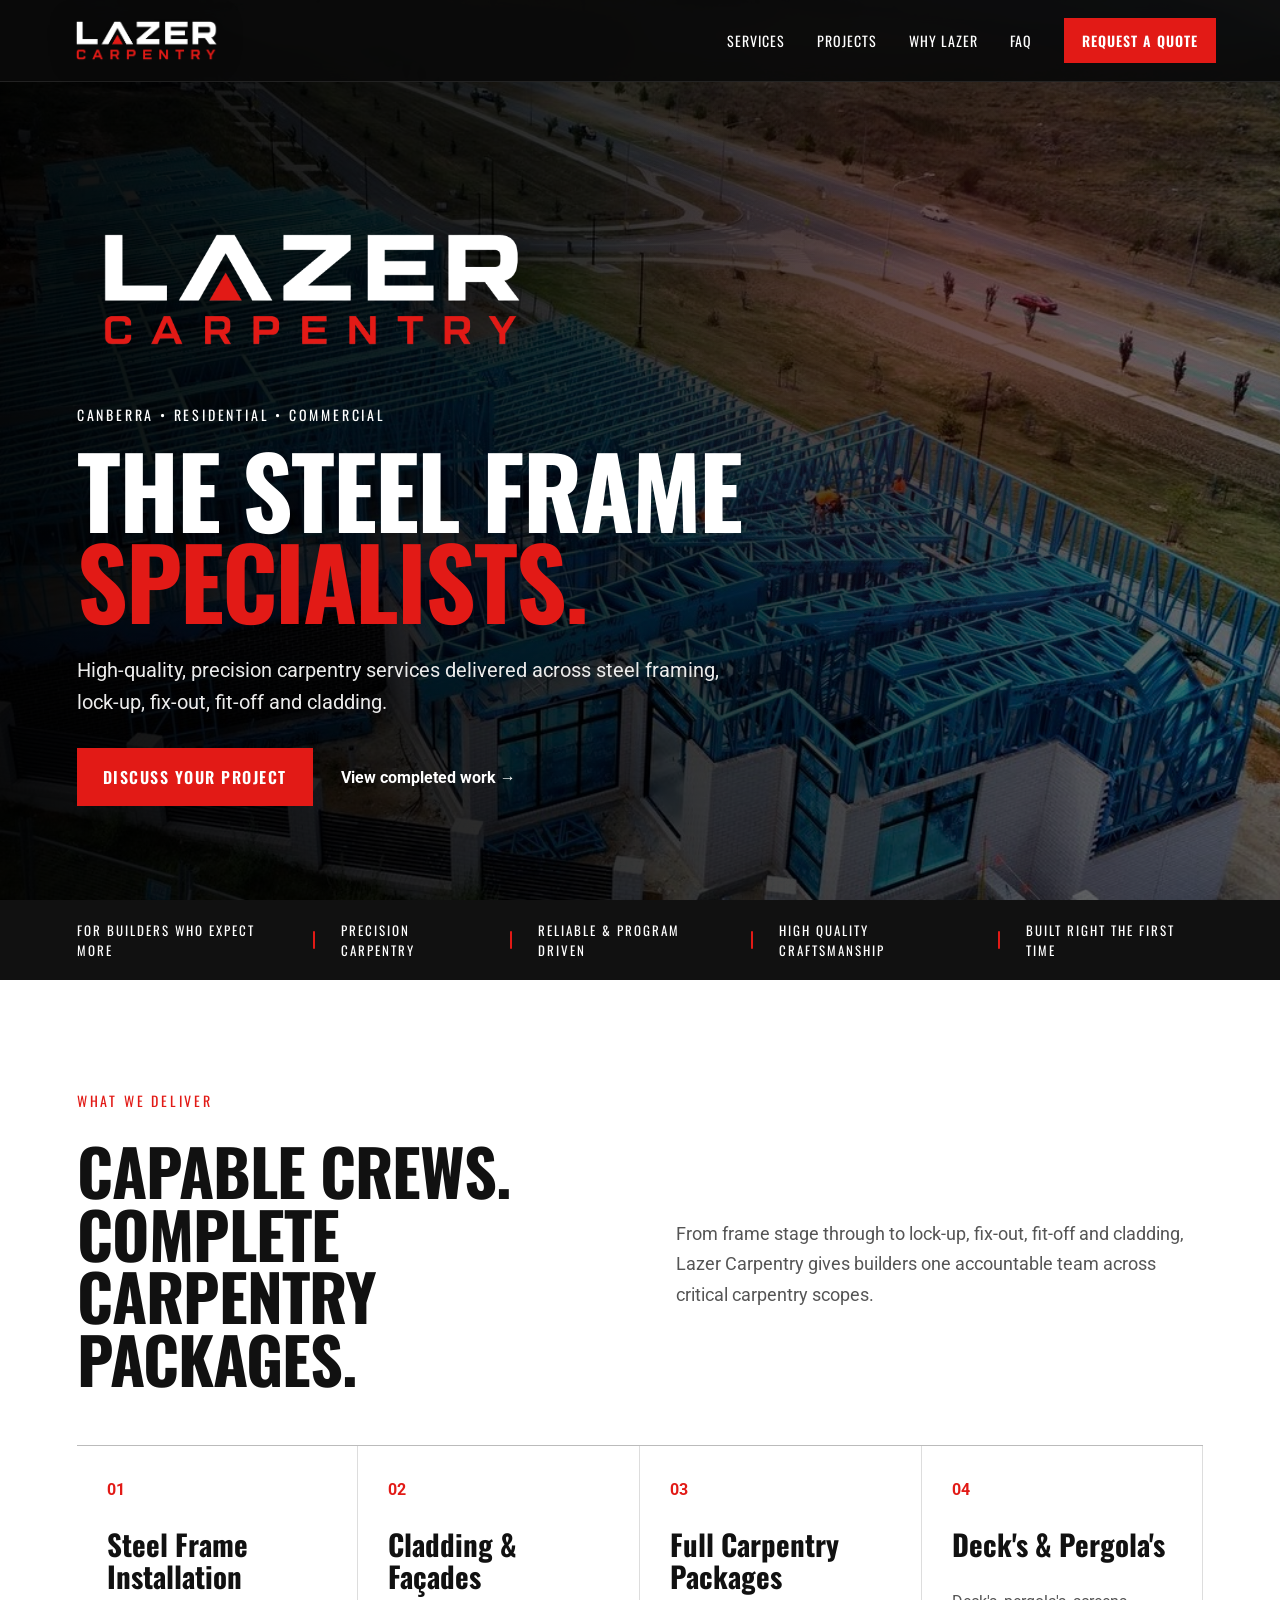
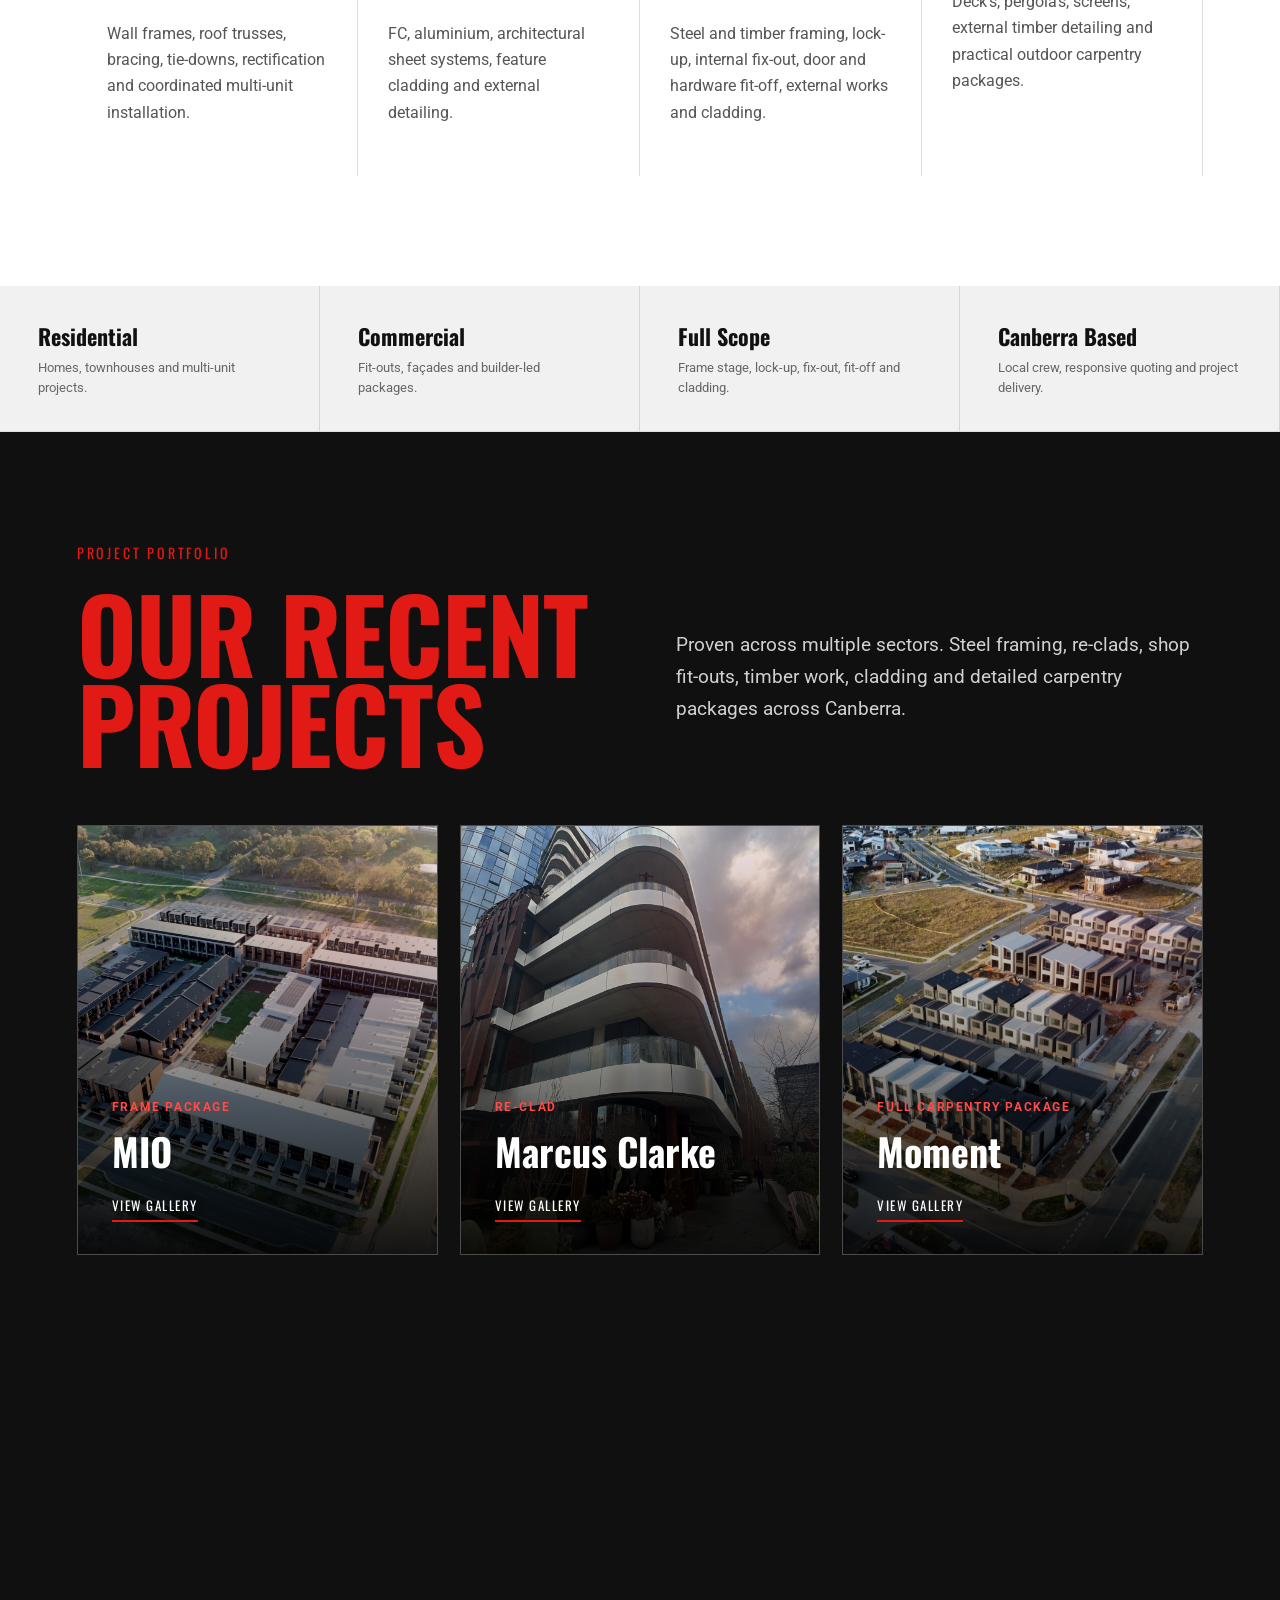
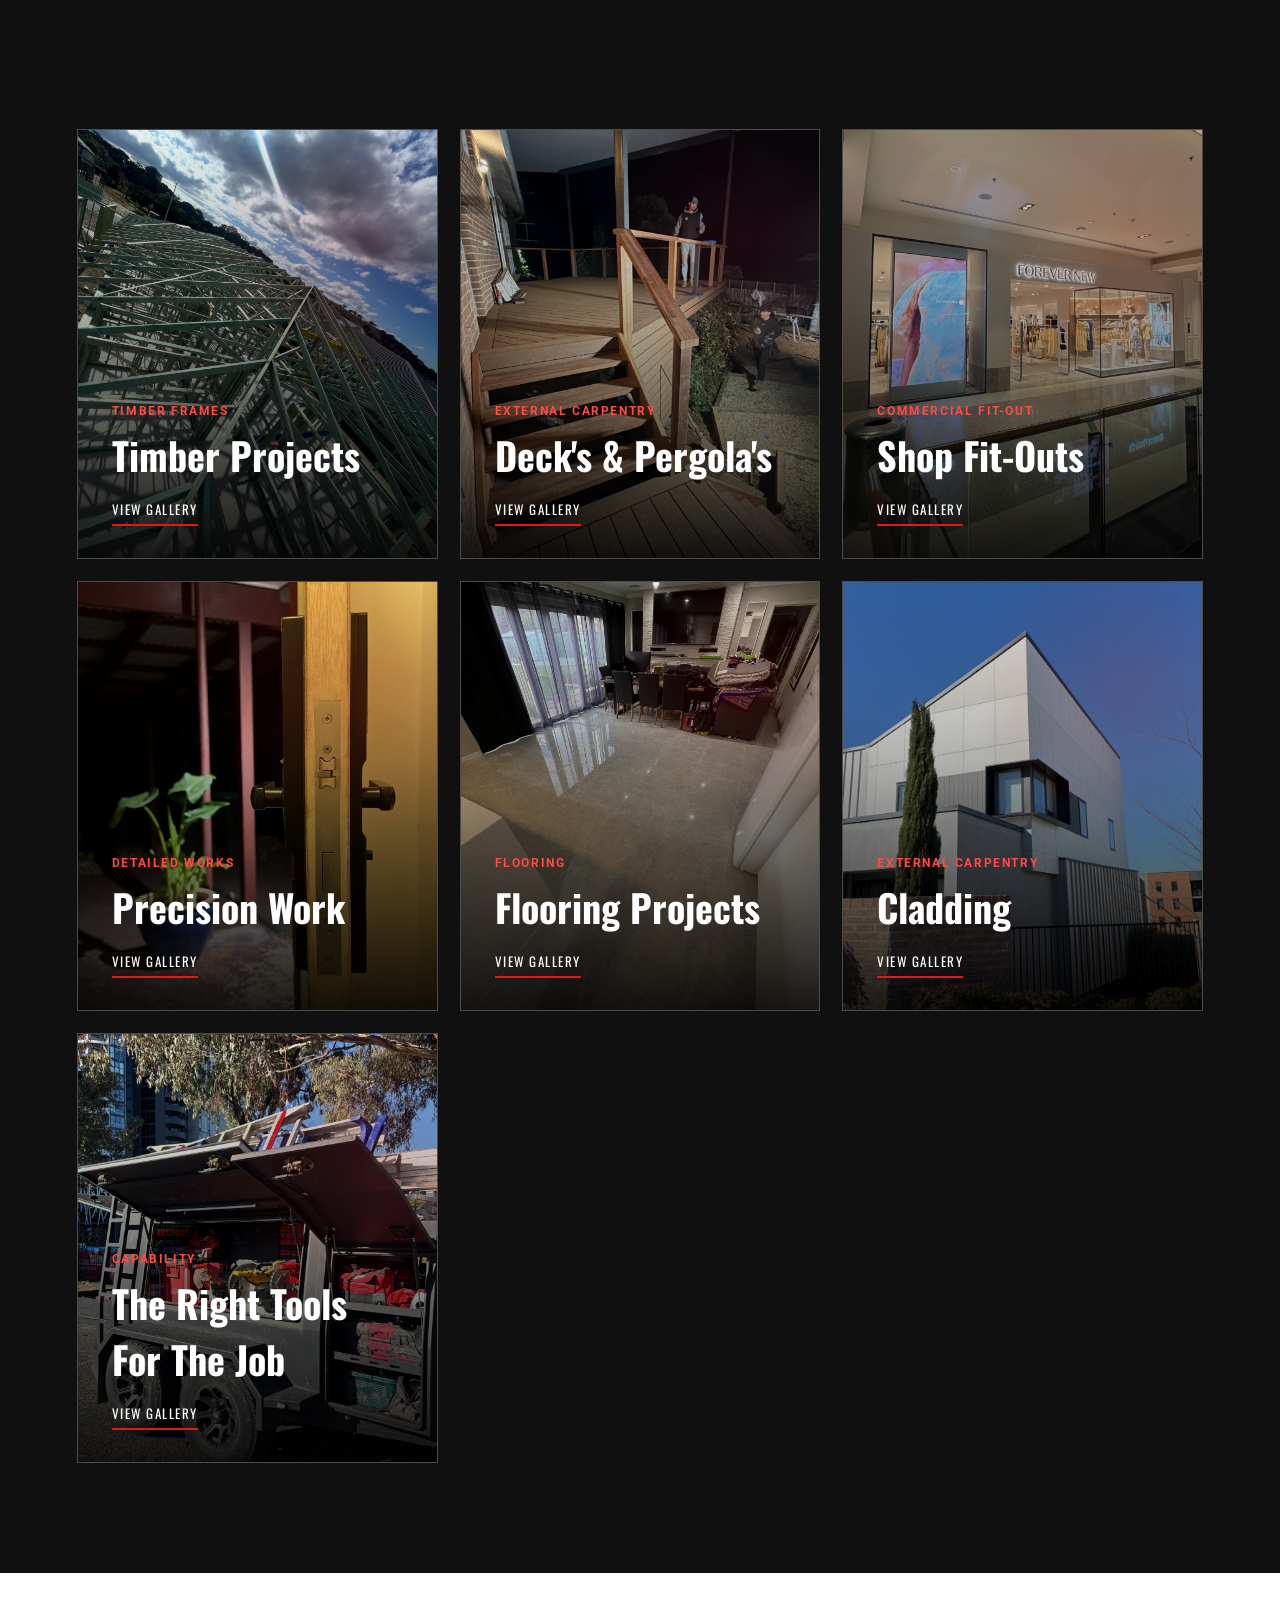
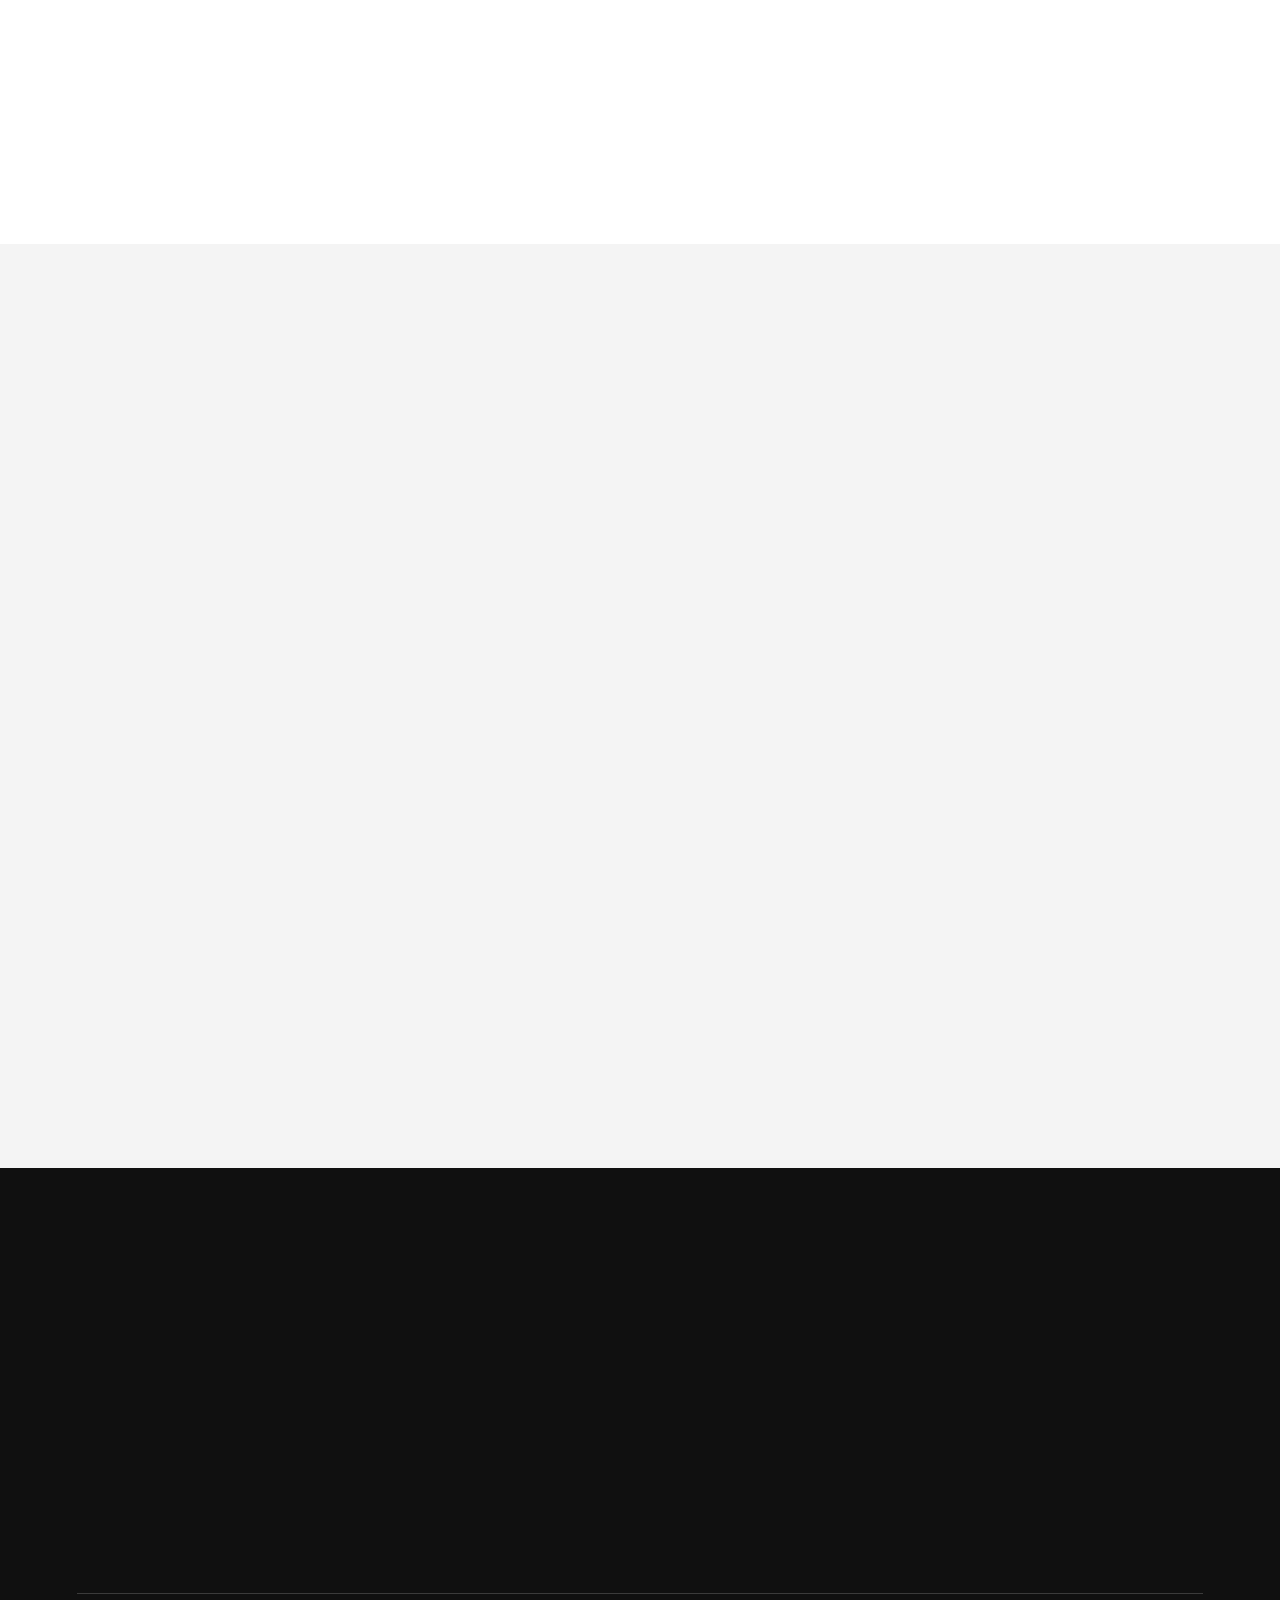
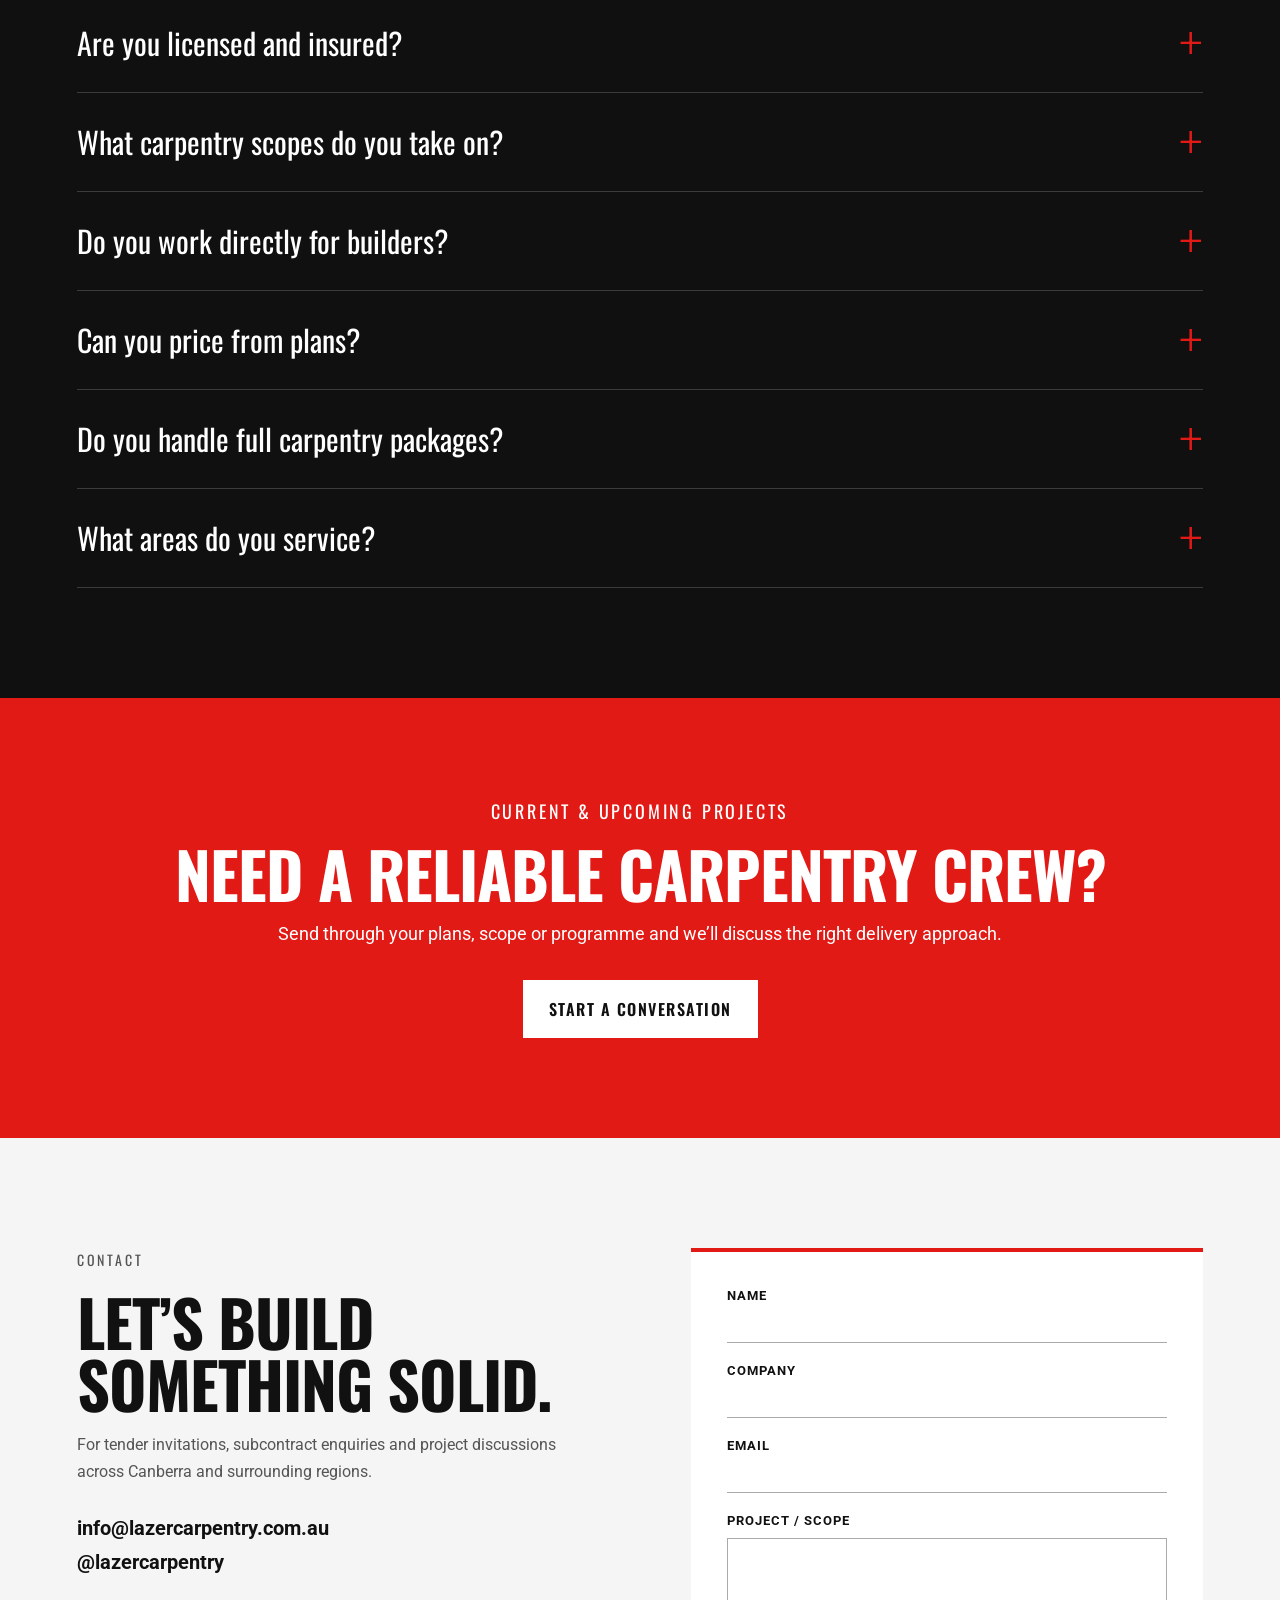
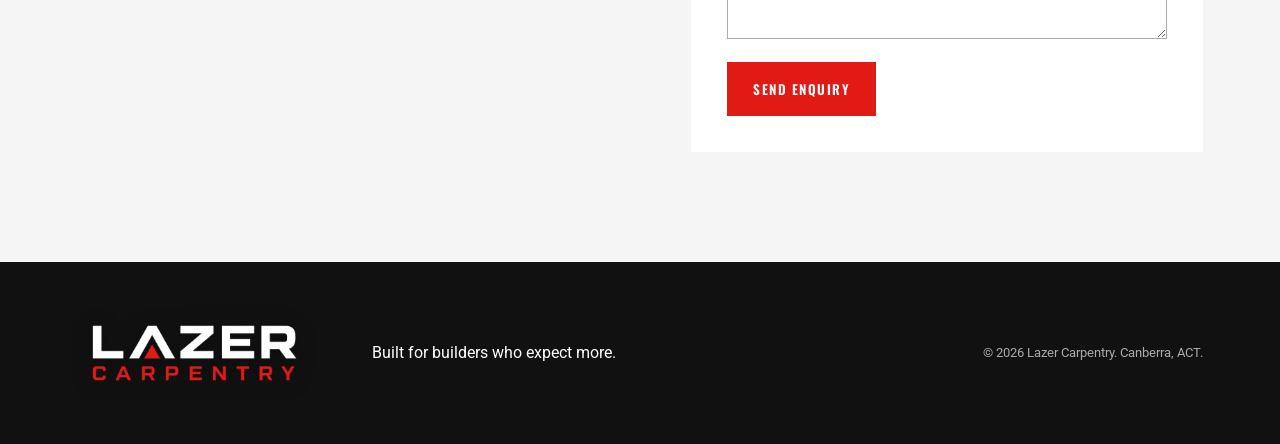
==== commit b4e0b933: "Add files via upload Add project-specific gallery descriptions" ====
--- a/index.html
+++ b/index.html
@@ -8,11 +8,11 @@
   <link rel="preconnect" href="https://fonts.googleapis.com">
   <link rel="preconnect" href="https://fonts.gstatic.com" crossorigin>
   <link href="https://fonts.googleapis.com/css2?family=Oswald:wght@500;600;700&family=Roboto:wght@400;500;700&display=swap" rel="stylesheet">
-  <link rel="stylesheet" href="styles.css?v=22">
+  <link rel="stylesheet" href="styles.css?v=24">
 </head>
 <body>
 <header class="nav">
-  <a href="#top" class="brand" aria-label="Lazer Carpentry home"><span class="logo-badge nav-badge"><img src="logo-transparent.png?v=22" alt="Lazer Carpentry logo"></span></a>
+  <a href="#top" class="brand" aria-label="Lazer Carpentry home"><span class="logo-badge nav-badge"><img src="logo-transparent.png?v=24" alt="Lazer Carpentry logo"></span></a>
   <button class="menu" aria-label="Open menu">☰</button>
   <nav>
     <a href="#services">Services</a>
@@ -25,10 +25,10 @@
 
 <main id="top">
 <section class="hero">
-  <img class="hero-bg" src="hero.jpg?v=22" alt="Aerial view of Lazer Carpentry steel frame project">
+  <img class="hero-bg" src="hero.jpg?v=24" alt="Aerial view of Lazer Carpentry steel frame project">
   <div class="shade"></div>
   <div class="hero-inner reveal">
-    <span class="logo-badge hero-badge"><img class="hero-logo" src="logo-transparent.png?v=22" alt="Lazer Carpentry logo"></span>
+    <span class="logo-badge hero-badge"><img class="hero-logo" src="logo-transparent.png?v=24" alt="Lazer Carpentry logo"></span>
     <p class="eyebrow">CANBERRA • RESIDENTIAL • COMMERCIAL</p>
     <h1>THE STEEL FRAME<br><span>SPECIALISTS.</span></h1>
     <p class="lead">High-quality, precision carpentry services delivered across steel framing, <span class="nowrap">lock-up</span>, <span class="nowrap">fix-out</span>, fit-off and cladding.</p>
@@ -63,24 +63,24 @@
     <p>Proven across multiple sectors. Steel framing, re-clads, shop fit-outs, timber work, cladding and detailed carpentry packages across Canberra.</p>
   </div>
   <div class="project-grid">
-    <a class="project-card" href="gallery-mio.html"><figure class="project wide reveal"><img src="project-mio.jpg?v=22" alt="MIO project"><figcaption><span>Frame Package</span><h3>MIO</h3><em>View gallery</em></figcaption></figure></a>
-    <a class="project-card" href="gallery-marcus-clarke.html"><figure class="project reveal"><img src="project-marcus-clarke-reclad.jpg?v=22" alt="Marcus Clarke Re-Clad project"><figcaption><span>Re-Clad</span><h3>Marcus Clarke</h3><em>View gallery</em></figcaption></figure></a>
-    <a class="project-card" href="gallery-moment.html"><figure class="project reveal"><img src="project-moment.jpg?v=22" alt="Moment project"><figcaption><span>Full Carpentry Package</span><h3>Moment</h3><em>View gallery</em></figcaption></figure></a>
-    <a class="project-card" href="gallery-acacia.html"><figure class="project reveal"><img src="project-acacia.jpg?v=22" alt="Acacia project"><figcaption><span>Frame Package</span><h3>Acacia</h3><em>View gallery</em></figcaption></figure></a>
-    <a class="project-card" href="gallery-forrest.html"><figure class="project reveal"><img src="project-forrest-reclad.jpg?v=22" alt="Forrest Re-Clad project"><figcaption><span>Re-Clad</span><h3>Forrest</h3><em>View gallery</em></figcaption></figure></a>
-    <a class="project-card" href="gallery-goulburn-project.html"><figure class="project reveal"><img src="project-goulburn-project.jpg?v=22" alt="Goulburn Project"><figcaption><span>Full Carpentry Package</span><h3>Goulburn Project</h3><em>View gallery</em></figcaption></figure></a>
-    <a class="project-card" href="gallery-timber-projects.html"><figure class="project reveal"><img src="project-timber-frames.jpg?v=22" alt="Timber Frames project"><figcaption><span>Timber Frames</span><h3>Timber Projects</h3><em>View gallery</em></figcaption></figure></a>
-    <a class="project-card" href="gallery-decks-pergolas.html"><figure class="project reveal"><img src="project-decks-pergolas.jpg?v=22" alt="Deck's and Pergola's project"><figcaption><span>External Carpentry</span><h3>Deck's & Pergola's</h3><em>View gallery</em></figcaption></figure></a>
-    <a class="project-card" href="gallery-shop-fit-outs.html"><figure class="project reveal"><img src="project-shop-fitouts.jpg?v=22" alt="Shop Fit-Outs project"><figcaption><span>Commercial Fit-Out</span><h3>Shop Fit-Outs</h3><em>View gallery</em></figcaption></figure></a>
-    <a class="project-card" href="gallery-precision-work.html"><figure class="project reveal"><img src="project-detailed-works.jpg?v=22" alt="Detailed Works project"><figcaption><span>Detailed Works</span><h3>Precision Work</h3><em>View gallery</em></figcaption></figure></a>
-    <a class="project-card" href="gallery-flooring-projects.html"><figure class="project reveal"><img src="project-flooring.jpg?v=22" alt="Flooring project"><figcaption><span>Flooring</span><h3>Flooring Projects</h3><em>View gallery</em></figcaption></figure></a>
-    <a class="project-card" href="gallery-cladding.html"><figure class="project reveal"><img src="project-cladding.jpg?v=22" alt="Cladding project"><figcaption><span>External Carpentry</span><h3>Cladding</h3><em>View gallery</em></figcaption></figure></a>
-    <a class="project-card" href="gallery-tools.html"><figure class="project wide reveal"><img src="project-tools.jpg?v=22" alt="The Right Tools For The Job project"><figcaption><span>Capability</span><h3>The Right Tools For The Job</h3><em>View gallery</em></figcaption></figure></a>
+    <a class="project-card" href="gallery-mio.html"><figure class="project wide reveal"><img src="project-mio.jpg?v=24" alt="MIO project"><figcaption><span>Frame Package</span><h3>MIO</h3><em>View gallery</em></figcaption></figure></a>
+    <a class="project-card" href="gallery-marcus-clarke.html"><figure class="project reveal"><img src="project-marcus-clarke-reclad.jpg?v=24" alt="Marcus Clarke Re-Clad project"><figcaption><span>Re-Clad</span><h3>Marcus Clarke</h3><em>View gallery</em></figcaption></figure></a>
+    <a class="project-card" href="gallery-moment.html"><figure class="project reveal"><img src="project-moment.jpg?v=24" alt="Moment project"><figcaption><span>Full Carpentry Package</span><h3>Moment</h3><em>View gallery</em></figcaption></figure></a>
+    <a class="project-card" href="gallery-acacia.html"><figure class="project reveal"><img src="project-acacia.jpg?v=24" alt="Acacia project"><figcaption><span>Frame Package</span><h3>Acacia</h3><em>View gallery</em></figcaption></figure></a>
+    <a class="project-card" href="gallery-forrest.html"><figure class="project reveal"><img src="project-forrest-reclad.jpg?v=24" alt="Forrest Re-Clad project"><figcaption><span>Re-Clad</span><h3>Forrest</h3><em>View gallery</em></figcaption></figure></a>
+    <a class="project-card" href="gallery-goulburn-project.html"><figure class="project reveal"><img src="project-goulburn-project.jpg?v=24" alt="Goulburn Project"><figcaption><span>Full Carpentry Package</span><h3>Goulburn Project</h3><em>View gallery</em></figcaption></figure></a>
+    <a class="project-card" href="gallery-timber-projects.html"><figure class="project reveal"><img src="project-timber-frames.jpg?v=24" alt="Timber Frames project"><figcaption><span>Timber Frames</span><h3>Timber Projects</h3><em>View gallery</em></figcaption></figure></a>
+    <a class="project-card" href="gallery-decks-pergolas.html"><figure class="project reveal"><img src="project-decks-pergolas.jpg?v=24" alt="Deck's and Pergola's project"><figcaption><span>External Carpentry</span><h3>Deck's & Pergola's</h3><em>View gallery</em></figcaption></figure></a>
+    <a class="project-card" href="gallery-shop-fit-outs.html"><figure class="project reveal"><img src="project-shop-fitouts.jpg?v=24" alt="Shop Fit-Outs project"><figcaption><span>Commercial Fit-Out</span><h3>Shop Fit-Outs</h3><em>View gallery</em></figcaption></figure></a>
+    <a class="project-card" href="gallery-precision-work.html"><figure class="project reveal"><img src="project-detailed-works.jpg?v=24" alt="Detailed Works project"><figcaption><span>Detailed Works</span><h3>Precision Work</h3><em>View gallery</em></figcaption></figure></a>
+    <a class="project-card" href="gallery-flooring-projects.html"><figure class="project reveal"><img src="project-flooring.jpg?v=24" alt="Flooring project"><figcaption><span>Flooring</span><h3>Flooring Projects</h3><em>View gallery</em></figcaption></figure></a>
+    <a class="project-card" href="gallery-cladding.html"><figure class="project reveal"><img src="project-cladding.jpg?v=24" alt="Cladding project"><figcaption><span>External Carpentry</span><h3>Cladding</h3><em>View gallery</em></figcaption></figure></a>
+    <a class="project-card" href="gallery-tools.html"><figure class="project wide reveal"><img src="project-tools.jpg?v=24" alt="The Right Tools For The Job project"><figcaption><span>Capability</span><h3>The Right Tools For The Job</h3><em>View gallery</em></figcaption></figure></a>
   </div>
 </section>
 
 <section id="about" class="section about">
-  <div class="about-photo reveal"><img src="project-moment.jpg?v=22" alt="Lazer Carpentry project work"></div>
+  <div class="about-photo reveal"><img src="project-moment.jpg?v=24" alt="Lazer Carpentry project work"></div>
   <div class="about-copy reveal"><p class="eyebrow red">WHY LAZER</p><h2>BUILT FOR BUILDERS<br>WHO EXPECT MORE.</h2><p>Lazer Carpentry is a Canberra-based subcontracting team built around accurate work, clear communication and dependable delivery. We understand the pressure of construction programmes and the value of a crew that arrives prepared, coordinates properly and leaves a sharp result.</p><ul><li>Experienced site leadership</li><li>Residential, townhouse and commercial capability</li><li>Quality-focused installation and finish</li><li>Responsive quoting and project communication</li></ul><a class="btn darkbtn" href="#contact">Work with Lazer</a></div>
 </section>
 
@@ -179,13 +179,13 @@
 </section>
 
 <section id="contact" class="section contact">
-  <div class="reveal"><p class="eyebrow red">CONTACT</p><h2>LET’S BUILD<br>SOMETHING SOLID.</h2><p>For tender invitations, subcontract enquiries and project discussions across Canberra and surrounding regions.</p><div class="contact-lines"><a href="tel:0417870984">0417 870 984</a><a href="mailto:info@lazercarpentry.com.au">info@lazercarpentry.com.au</a><a href="https://instagram.com/lazercarpentry">@lazercarpentry</a></div></div>
+  <div class="reveal"><p class="eyebrow red">CONTACT</p><h2>LET’S BUILD<br>SOMETHING SOLID.</h2><p>For tender invitations, subcontract enquiries and project discussions across Canberra and surrounding regions.</p><div class="contact-lines"><a href="mailto:info@lazercarpentry.com.au">info@lazercarpentry.com.au</a><a href="https://instagram.com/lazercarpentry">@lazercarpentry</a></div></div>
   <form class="reveal" action="mailto:info@lazercarpentry.com.au" method="post" enctype="text/plain"><label>Name<input name="Name" required></label><label>Company<input name="Company"></label><label>Email<input type="email" name="Email" required></label><label>Project / scope<textarea name="Project" rows="5" required></textarea></label><button class="btn" type="submit">Send enquiry</button></form>
 </section>
 </main>
 
-<footer><span class="logo-badge footer-badge"><img class="footer-logo" src="logo-transparent.png?v=22" alt="Lazer Carpentry logo"></span><p>Built for builders who expect more.</p><span>© 2026 Lazer Carpentry. Canberra, ACT.</span></footer>
-<div class="mobile-actions"><a href="tel:0417870984">Call Now</a><a href="mailto:info@lazercarpentry.com.au">Email</a></div>
-<script src="script.js?v=22"></script>
+<footer><span class="logo-badge footer-badge"><img class="footer-logo" src="logo-transparent.png?v=24" alt="Lazer Carpentry logo"></span><p>Built for builders who expect more.</p><span>© 2026 Lazer Carpentry. Canberra, ACT.</span></footer>
+<div class="mobile-actions"><a href="mailto:info@lazercarpentry.com.au">Email</a><a href="https://instagram.com/lazercarpentry">Instagram</a></div>
+<script src="script.js?v=24"></script>
 </body>
 </html>
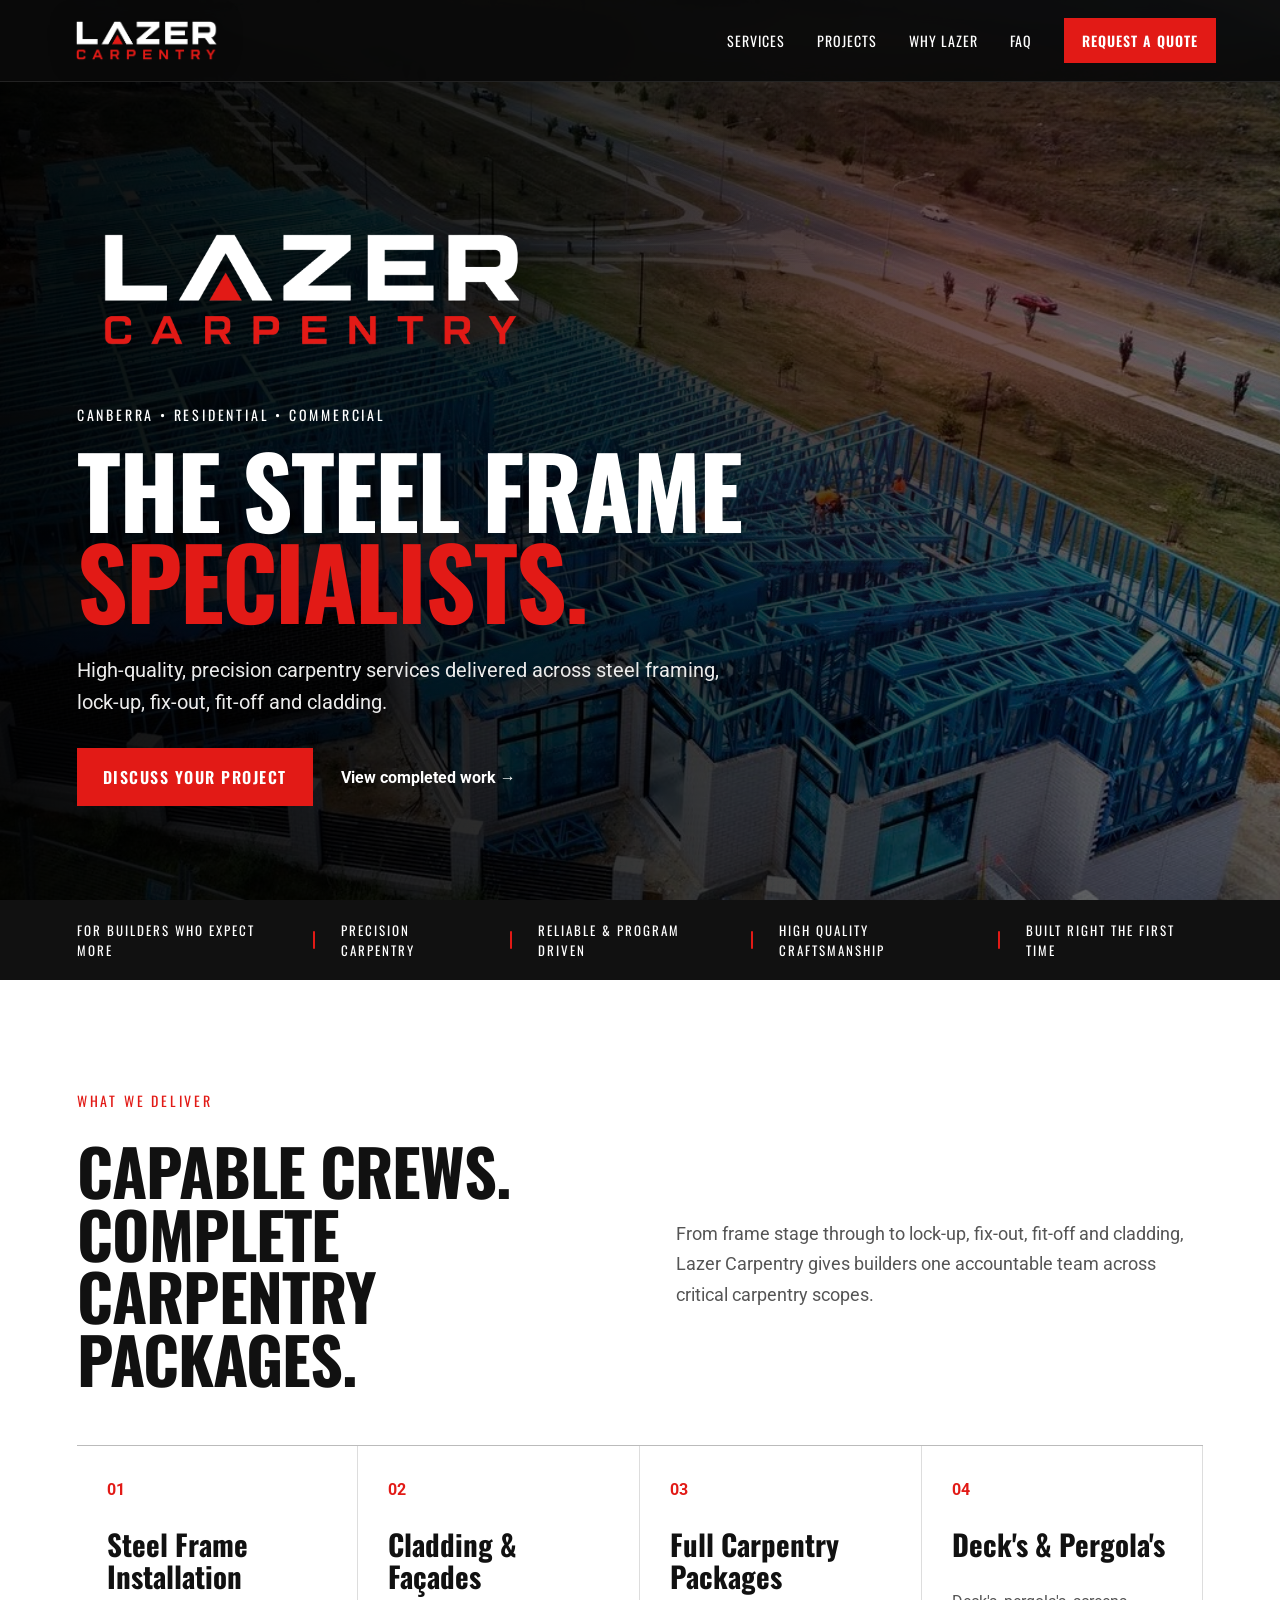
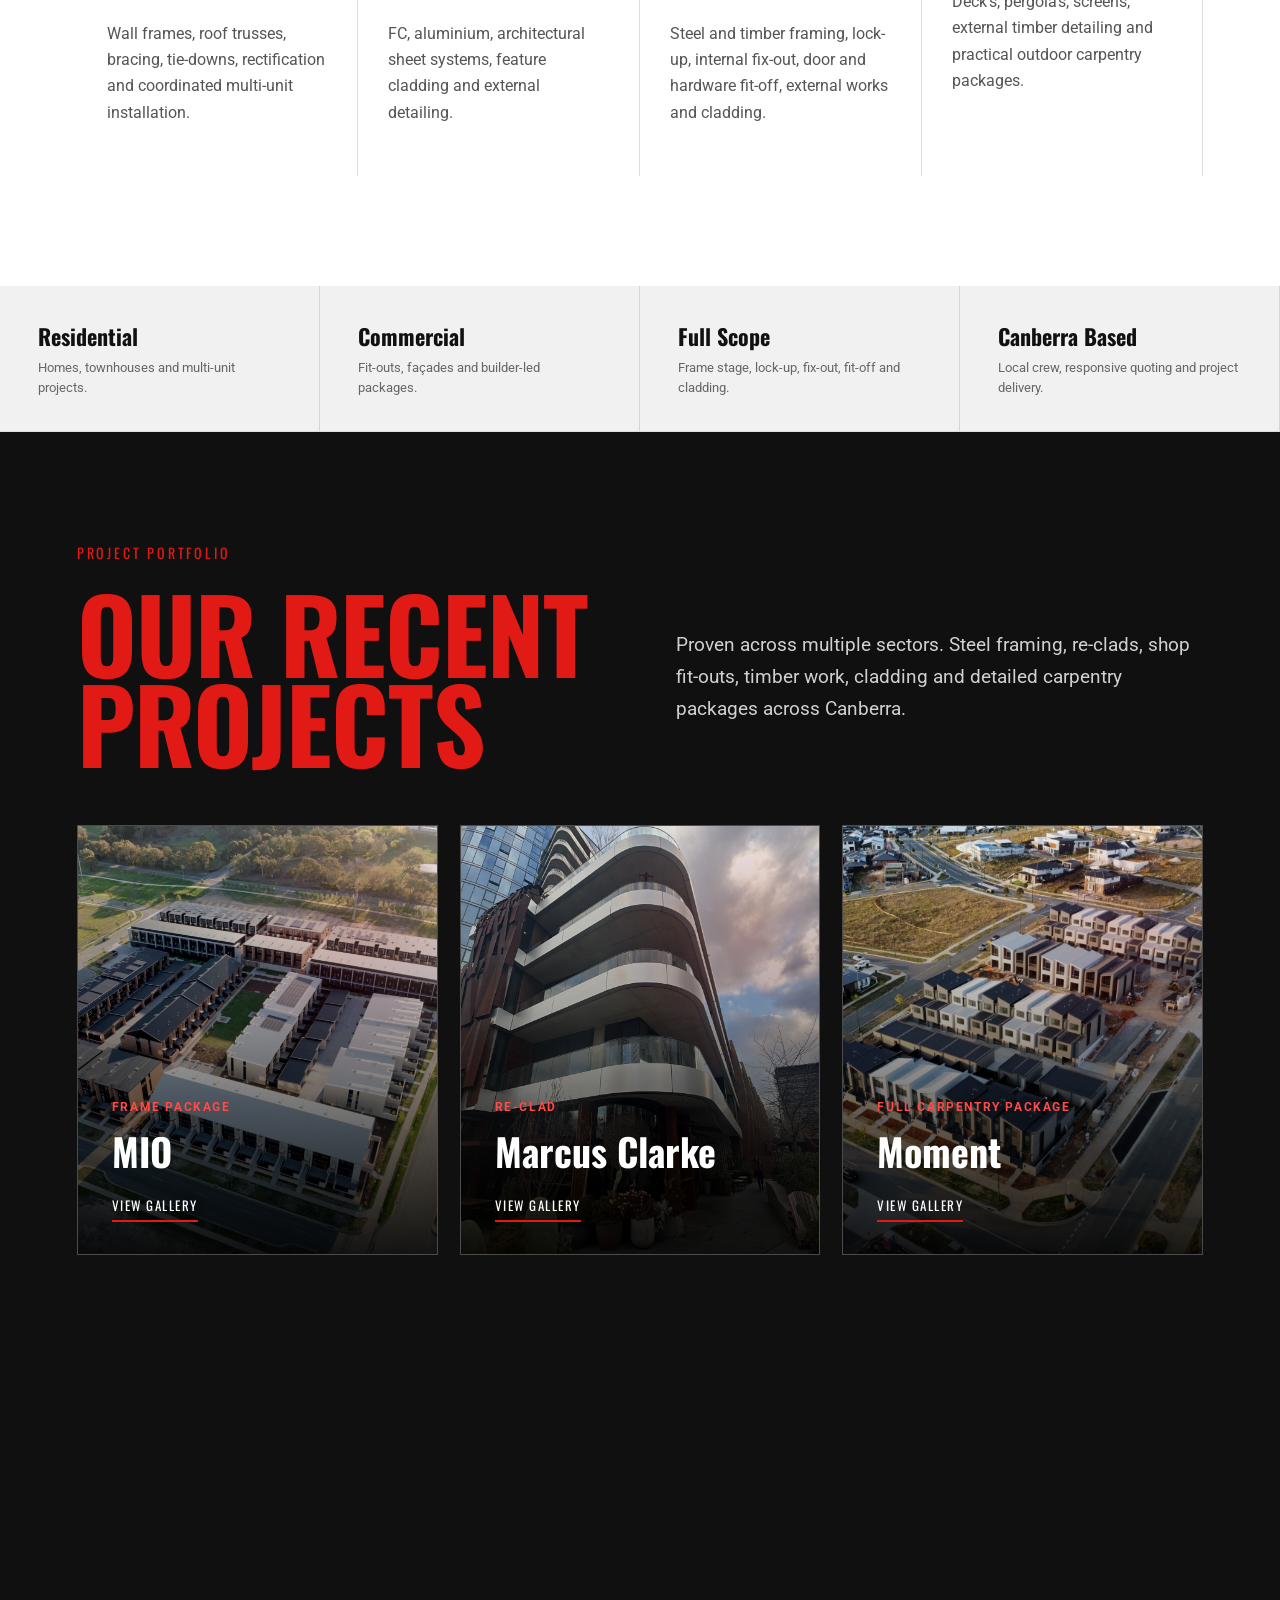
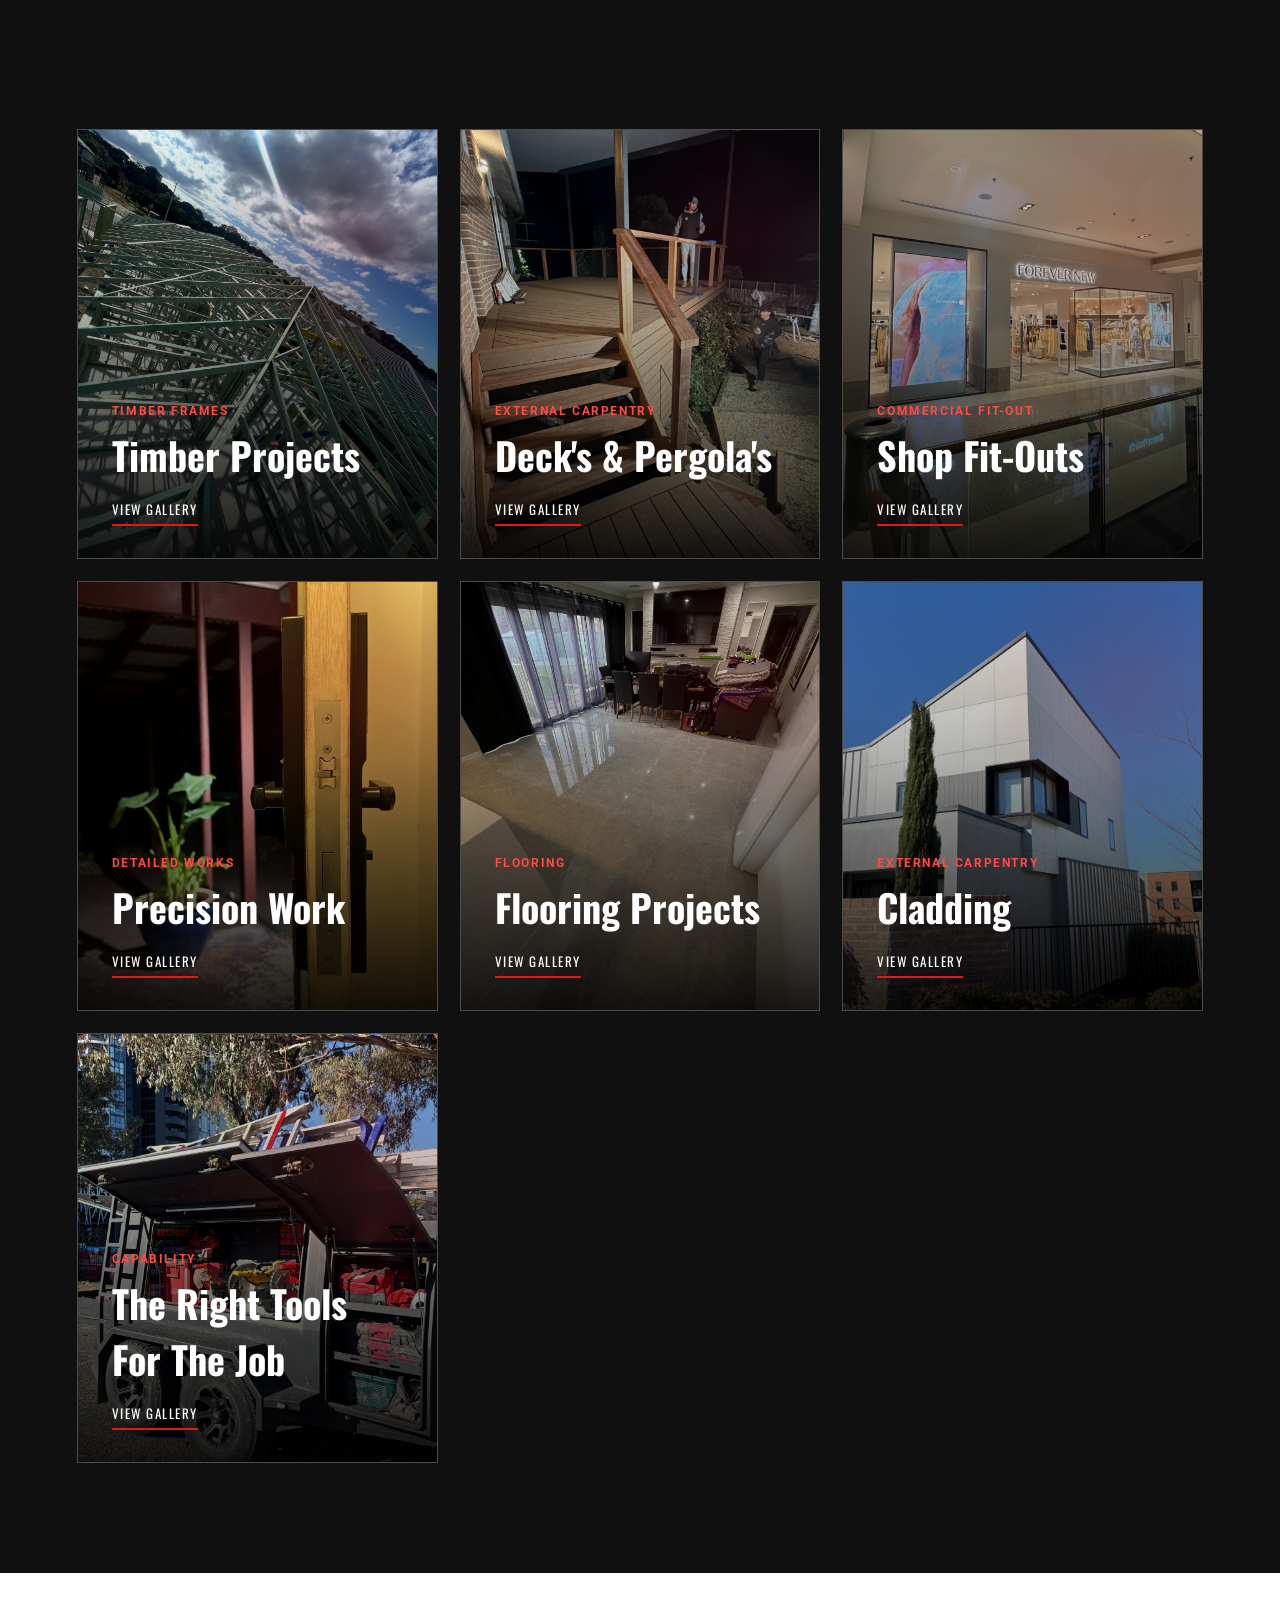
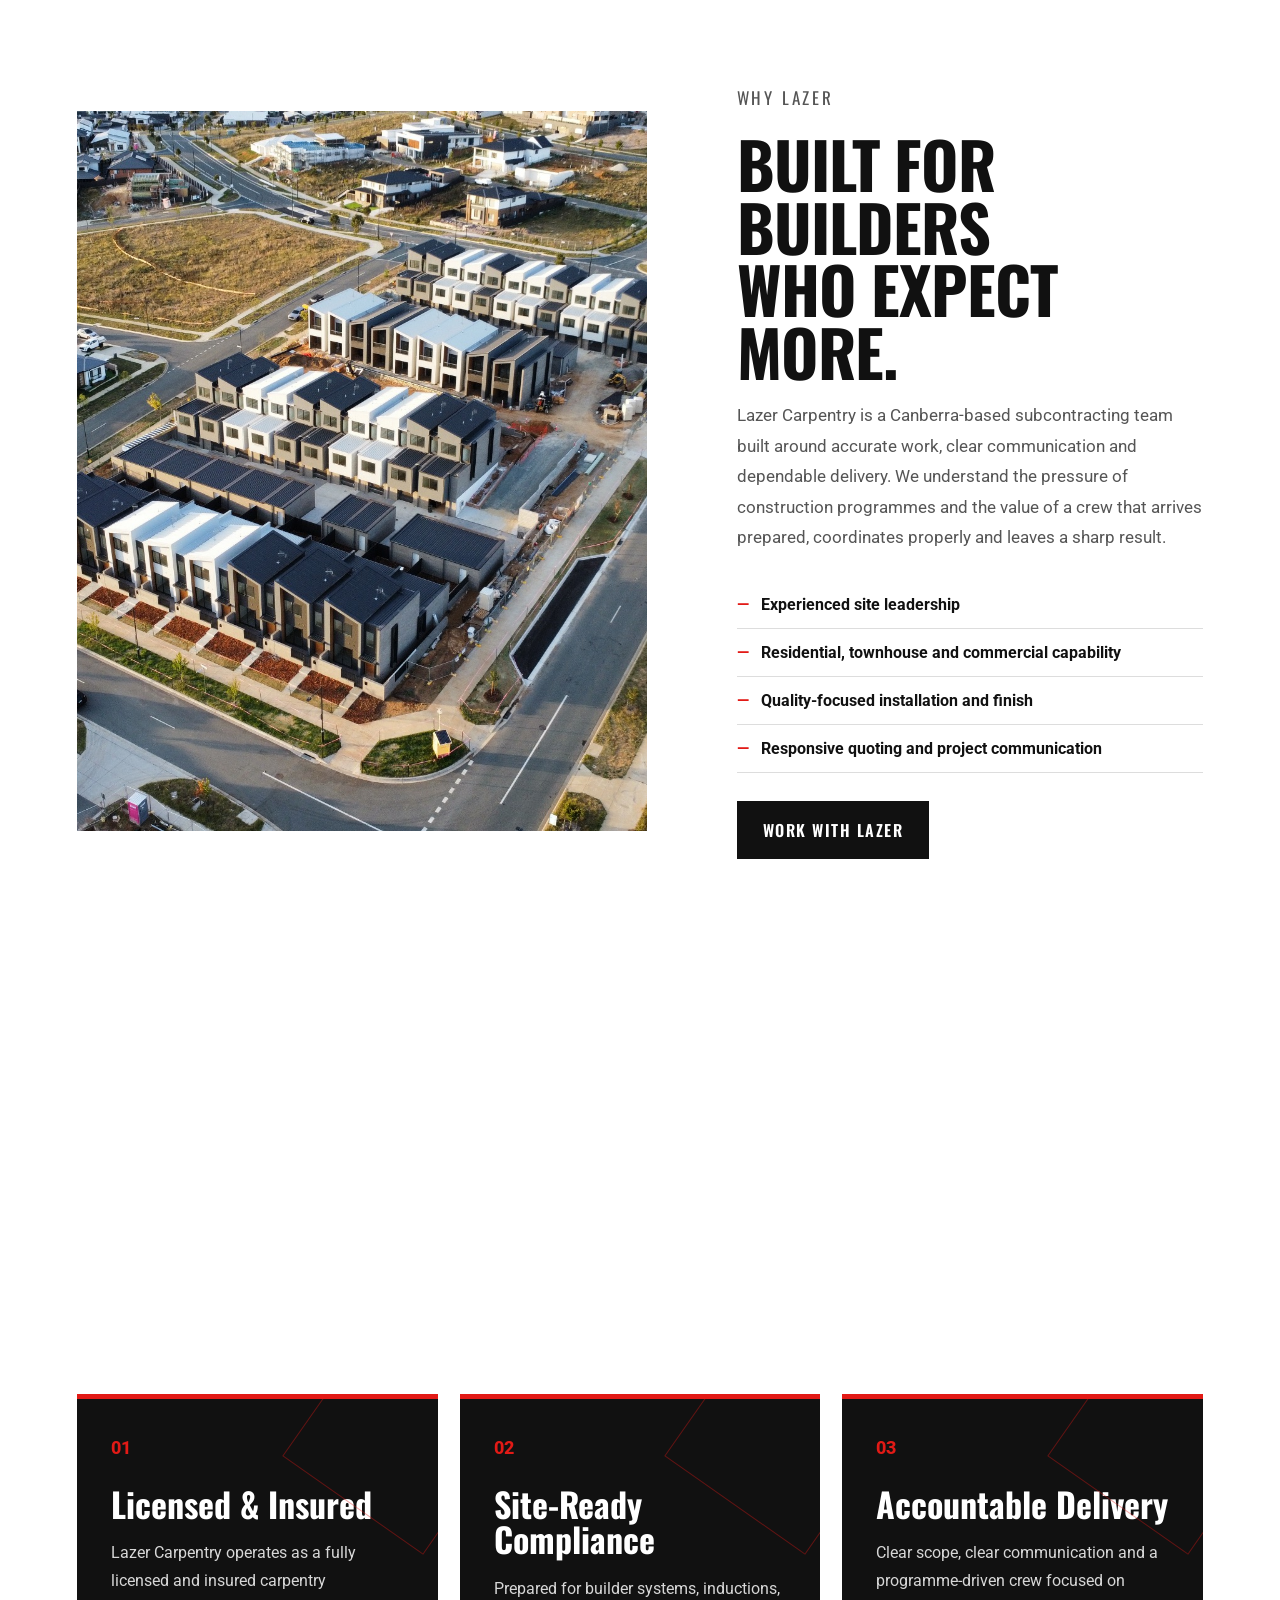
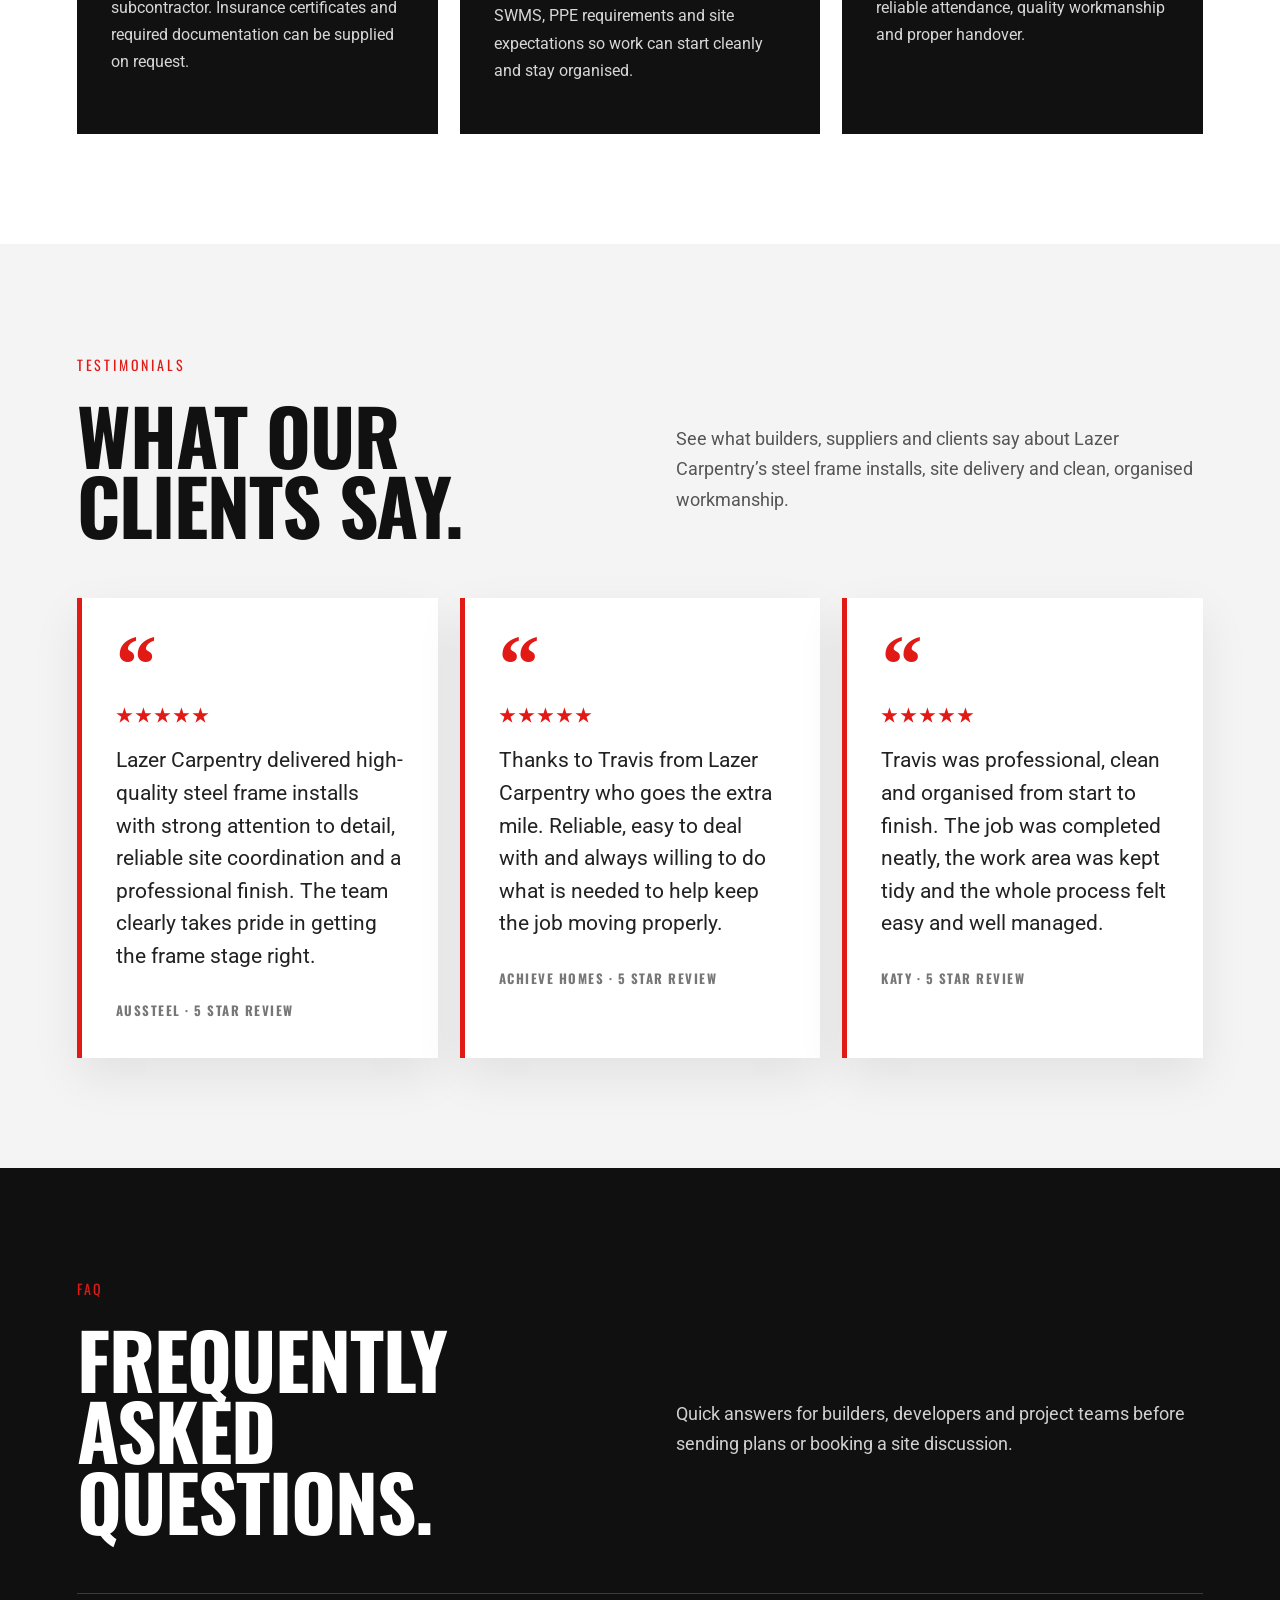
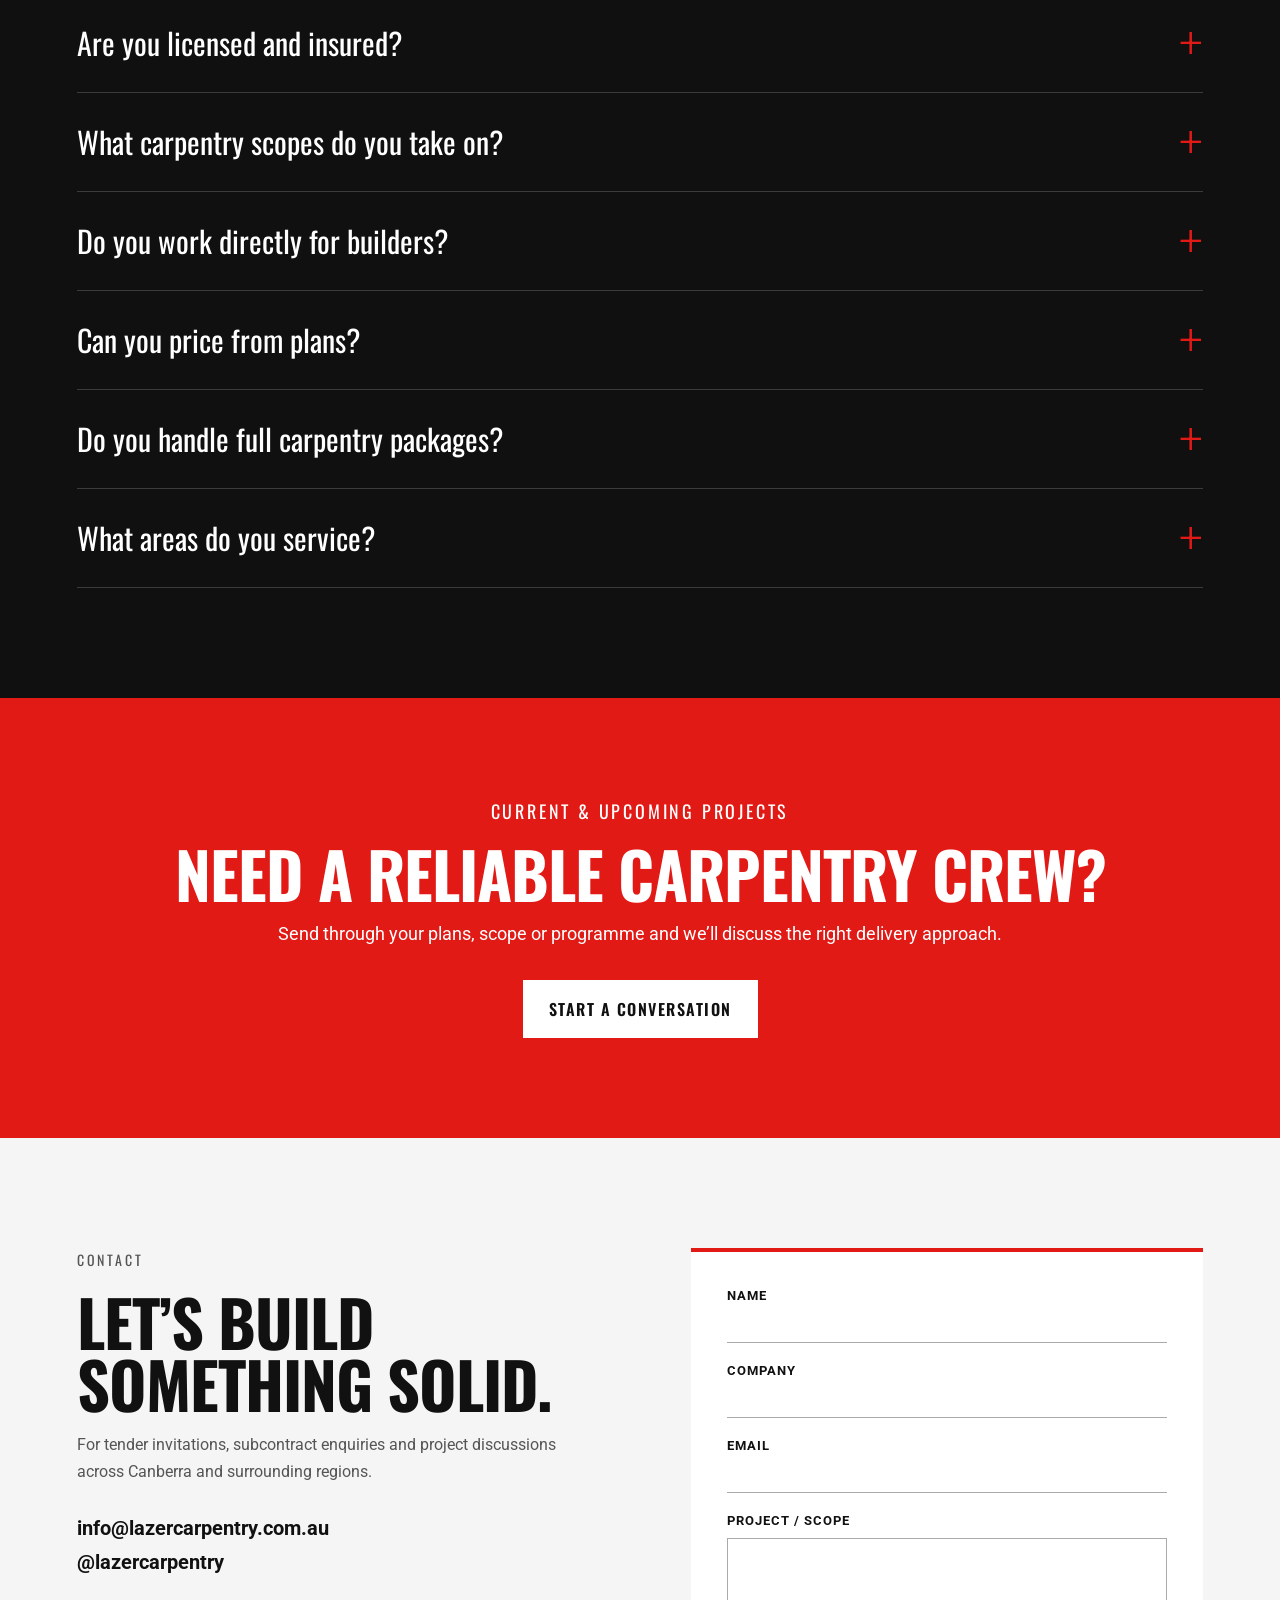
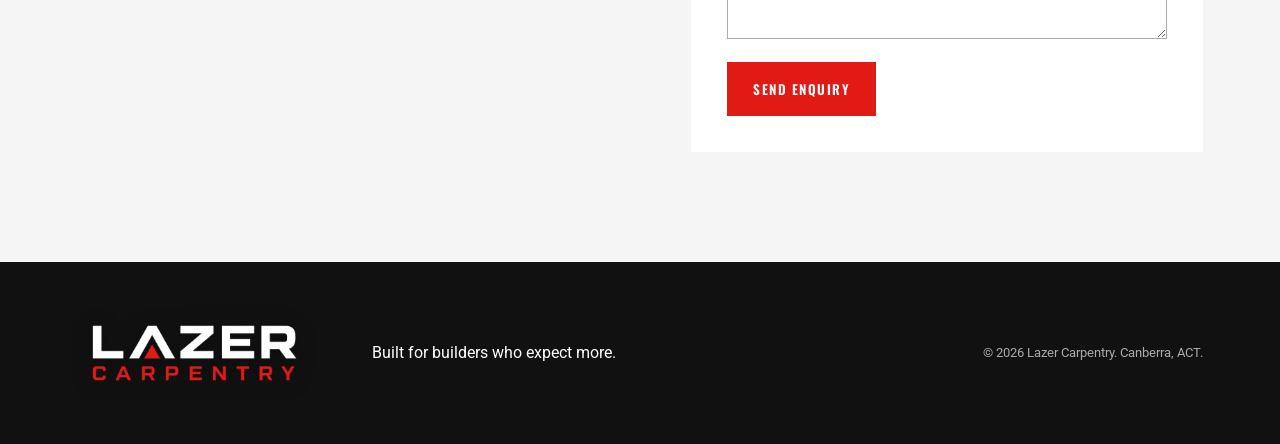
==== commit 27ce2c42: "Add files via upload" ====
--- a/index.html
+++ b/index.html
@@ -8,11 +8,11 @@
   <link rel="preconnect" href="https://fonts.googleapis.com">
   <link rel="preconnect" href="https://fonts.gstatic.com" crossorigin>
   <link href="https://fonts.googleapis.com/css2?family=Oswald:wght@500;600;700&family=Roboto:wght@400;500;700&display=swap" rel="stylesheet">
-  <link rel="stylesheet" href="styles.css?v=24">
+  <link rel="stylesheet" href="styles.css?v=23">
 </head>
 <body>
 <header class="nav">
-  <a href="#top" class="brand" aria-label="Lazer Carpentry home"><span class="logo-badge nav-badge"><img src="logo-transparent.png?v=24" alt="Lazer Carpentry logo"></span></a>
+  <a href="#top" class="brand" aria-label="Lazer Carpentry home"><span class="logo-badge nav-badge"><img src="logo-transparent.png?v=23" alt="Lazer Carpentry logo"></span></a>
   <button class="menu" aria-label="Open menu">☰</button>
   <nav>
     <a href="#services">Services</a>
@@ -25,10 +25,10 @@
 
 <main id="top">
 <section class="hero">
-  <img class="hero-bg" src="hero.jpg?v=24" alt="Aerial view of Lazer Carpentry steel frame project">
+  <img class="hero-bg" src="hero.jpg?v=23" alt="Aerial view of Lazer Carpentry steel frame project">
   <div class="shade"></div>
   <div class="hero-inner reveal">
-    <span class="logo-badge hero-badge"><img class="hero-logo" src="logo-transparent.png?v=24" alt="Lazer Carpentry logo"></span>
+    <span class="logo-badge hero-badge"><img class="hero-logo" src="logo-transparent.png?v=23" alt="Lazer Carpentry logo"></span>
     <p class="eyebrow">CANBERRA • RESIDENTIAL • COMMERCIAL</p>
     <h1>THE STEEL FRAME<br><span>SPECIALISTS.</span></h1>
     <p class="lead">High-quality, precision carpentry services delivered across steel framing, <span class="nowrap">lock-up</span>, <span class="nowrap">fix-out</span>, fit-off and cladding.</p>
@@ -63,24 +63,24 @@
     <p>Proven across multiple sectors. Steel framing, re-clads, shop fit-outs, timber work, cladding and detailed carpentry packages across Canberra.</p>
   </div>
   <div class="project-grid">
-    <a class="project-card" href="gallery-mio.html"><figure class="project wide reveal"><img src="project-mio.jpg?v=24" alt="MIO project"><figcaption><span>Frame Package</span><h3>MIO</h3><em>View gallery</em></figcaption></figure></a>
-    <a class="project-card" href="gallery-marcus-clarke.html"><figure class="project reveal"><img src="project-marcus-clarke-reclad.jpg?v=24" alt="Marcus Clarke Re-Clad project"><figcaption><span>Re-Clad</span><h3>Marcus Clarke</h3><em>View gallery</em></figcaption></figure></a>
-    <a class="project-card" href="gallery-moment.html"><figure class="project reveal"><img src="project-moment.jpg?v=24" alt="Moment project"><figcaption><span>Full Carpentry Package</span><h3>Moment</h3><em>View gallery</em></figcaption></figure></a>
-    <a class="project-card" href="gallery-acacia.html"><figure class="project reveal"><img src="project-acacia.jpg?v=24" alt="Acacia project"><figcaption><span>Frame Package</span><h3>Acacia</h3><em>View gallery</em></figcaption></figure></a>
-    <a class="project-card" href="gallery-forrest.html"><figure class="project reveal"><img src="project-forrest-reclad.jpg?v=24" alt="Forrest Re-Clad project"><figcaption><span>Re-Clad</span><h3>Forrest</h3><em>View gallery</em></figcaption></figure></a>
-    <a class="project-card" href="gallery-goulburn-project.html"><figure class="project reveal"><img src="project-goulburn-project.jpg?v=24" alt="Goulburn Project"><figcaption><span>Full Carpentry Package</span><h3>Goulburn Project</h3><em>View gallery</em></figcaption></figure></a>
-    <a class="project-card" href="gallery-timber-projects.html"><figure class="project reveal"><img src="project-timber-frames.jpg?v=24" alt="Timber Frames project"><figcaption><span>Timber Frames</span><h3>Timber Projects</h3><em>View gallery</em></figcaption></figure></a>
-    <a class="project-card" href="gallery-decks-pergolas.html"><figure class="project reveal"><img src="project-decks-pergolas.jpg?v=24" alt="Deck's and Pergola's project"><figcaption><span>External Carpentry</span><h3>Deck's & Pergola's</h3><em>View gallery</em></figcaption></figure></a>
-    <a class="project-card" href="gallery-shop-fit-outs.html"><figure class="project reveal"><img src="project-shop-fitouts.jpg?v=24" alt="Shop Fit-Outs project"><figcaption><span>Commercial Fit-Out</span><h3>Shop Fit-Outs</h3><em>View gallery</em></figcaption></figure></a>
-    <a class="project-card" href="gallery-precision-work.html"><figure class="project reveal"><img src="project-detailed-works.jpg?v=24" alt="Detailed Works project"><figcaption><span>Detailed Works</span><h3>Precision Work</h3><em>View gallery</em></figcaption></figure></a>
-    <a class="project-card" href="gallery-flooring-projects.html"><figure class="project reveal"><img src="project-flooring.jpg?v=24" alt="Flooring project"><figcaption><span>Flooring</span><h3>Flooring Projects</h3><em>View gallery</em></figcaption></figure></a>
-    <a class="project-card" href="gallery-cladding.html"><figure class="project reveal"><img src="project-cladding.jpg?v=24" alt="Cladding project"><figcaption><span>External Carpentry</span><h3>Cladding</h3><em>View gallery</em></figcaption></figure></a>
-    <a class="project-card" href="gallery-tools.html"><figure class="project wide reveal"><img src="project-tools.jpg?v=24" alt="The Right Tools For The Job project"><figcaption><span>Capability</span><h3>The Right Tools For The Job</h3><em>View gallery</em></figcaption></figure></a>
+    <a class="project-card" href="gallery-mio.html"><figure class="project wide reveal"><img src="project-mio.jpg?v=23" alt="MIO project"><figcaption><span>Frame Package</span><h3>MIO</h3><em>View gallery</em></figcaption></figure></a>
+    <a class="project-card" href="gallery-marcus-clarke.html"><figure class="project reveal"><img src="project-marcus-clarke-reclad.jpg?v=23" alt="Marcus Clarke Re-Clad project"><figcaption><span>Re-Clad</span><h3>Marcus Clarke</h3><em>View gallery</em></figcaption></figure></a>
+    <a class="project-card" href="gallery-moment.html"><figure class="project reveal"><img src="project-moment.jpg?v=23" alt="Moment project"><figcaption><span>Full Carpentry Package</span><h3>Moment</h3><em>View gallery</em></figcaption></figure></a>
+    <a class="project-card" href="gallery-acacia.html"><figure class="project reveal"><img src="project-acacia.jpg?v=23" alt="Acacia project"><figcaption><span>Frame Package</span><h3>Acacia</h3><em>View gallery</em></figcaption></figure></a>
+    <a class="project-card" href="gallery-forrest.html"><figure class="project reveal"><img src="project-forrest-reclad.jpg?v=23" alt="Forrest Re-Clad project"><figcaption><span>Re-Clad</span><h3>Forrest</h3><em>View gallery</em></figcaption></figure></a>
+    <a class="project-card" href="gallery-goulburn-project.html"><figure class="project reveal"><img src="project-goulburn-project.jpg?v=23" alt="Goulburn Project"><figcaption><span>Full Carpentry Package</span><h3>Goulburn Project</h3><em>View gallery</em></figcaption></figure></a>
+    <a class="project-card" href="gallery-timber-projects.html"><figure class="project reveal"><img src="project-timber-frames.jpg?v=23" alt="Timber Frames project"><figcaption><span>Timber Frames</span><h3>Timber Projects</h3><em>View gallery</em></figcaption></figure></a>
+    <a class="project-card" href="gallery-decks-pergolas.html"><figure class="project reveal"><img src="project-decks-pergolas.jpg?v=23" alt="Deck's and Pergola's project"><figcaption><span>External Carpentry</span><h3>Deck's & Pergola's</h3><em>View gallery</em></figcaption></figure></a>
+    <a class="project-card" href="gallery-shop-fit-outs.html"><figure class="project reveal"><img src="project-shop-fitouts.jpg?v=23" alt="Shop Fit-Outs project"><figcaption><span>Commercial Fit-Out</span><h3>Shop Fit-Outs</h3><em>View gallery</em></figcaption></figure></a>
+    <a class="project-card" href="gallery-precision-work.html"><figure class="project reveal"><img src="project-detailed-works.jpg?v=23" alt="Detailed Works project"><figcaption><span>Detailed Works</span><h3>Precision Work</h3><em>View gallery</em></figcaption></figure></a>
+    <a class="project-card" href="gallery-flooring-projects.html"><figure class="project reveal"><img src="project-flooring.jpg?v=23" alt="Flooring project"><figcaption><span>Flooring</span><h3>Flooring Projects</h3><em>View gallery</em></figcaption></figure></a>
+    <a class="project-card" href="gallery-cladding.html"><figure class="project reveal"><img src="project-cladding.jpg?v=23" alt="Cladding project"><figcaption><span>External Carpentry</span><h3>Cladding</h3><em>View gallery</em></figcaption></figure></a>
+    <a class="project-card" href="gallery-tools.html"><figure class="project wide reveal"><img src="project-tools.jpg?v=23" alt="The Right Tools For The Job project"><figcaption><span>Capability</span><h3>The Right Tools For The Job</h3><em>View gallery</em></figcaption></figure></a>
   </div>
 </section>
 
 <section id="about" class="section about">
-  <div class="about-photo reveal"><img src="project-moment.jpg?v=24" alt="Lazer Carpentry project work"></div>
+  <div class="about-photo reveal"><img src="project-moment.jpg?v=23" alt="Lazer Carpentry project work"></div>
   <div class="about-copy reveal"><p class="eyebrow red">WHY LAZER</p><h2>BUILT FOR BUILDERS<br>WHO EXPECT MORE.</h2><p>Lazer Carpentry is a Canberra-based subcontracting team built around accurate work, clear communication and dependable delivery. We understand the pressure of construction programmes and the value of a crew that arrives prepared, coordinates properly and leaves a sharp result.</p><ul><li>Experienced site leadership</li><li>Residential, townhouse and commercial capability</li><li>Quality-focused installation and finish</li><li>Responsive quoting and project communication</li></ul><a class="btn darkbtn" href="#contact">Work with Lazer</a></div>
 </section>
 
@@ -184,8 +184,8 @@
 </section>
 </main>
 
-<footer><span class="logo-badge footer-badge"><img class="footer-logo" src="logo-transparent.png?v=24" alt="Lazer Carpentry logo"></span><p>Built for builders who expect more.</p><span>© 2026 Lazer Carpentry. Canberra, ACT.</span></footer>
+<footer><span class="logo-badge footer-badge"><img class="footer-logo" src="logo-transparent.png?v=23" alt="Lazer Carpentry logo"></span><p>Built for builders who expect more.</p><span>© 2026 Lazer Carpentry. Canberra, ACT.</span></footer>
 <div class="mobile-actions"><a href="mailto:info@lazercarpentry.com.au">Email</a><a href="https://instagram.com/lazercarpentry">Instagram</a></div>
-<script src="script.js?v=24"></script>
+<script src="script.js?v=23"></script>
 </body>
 </html>
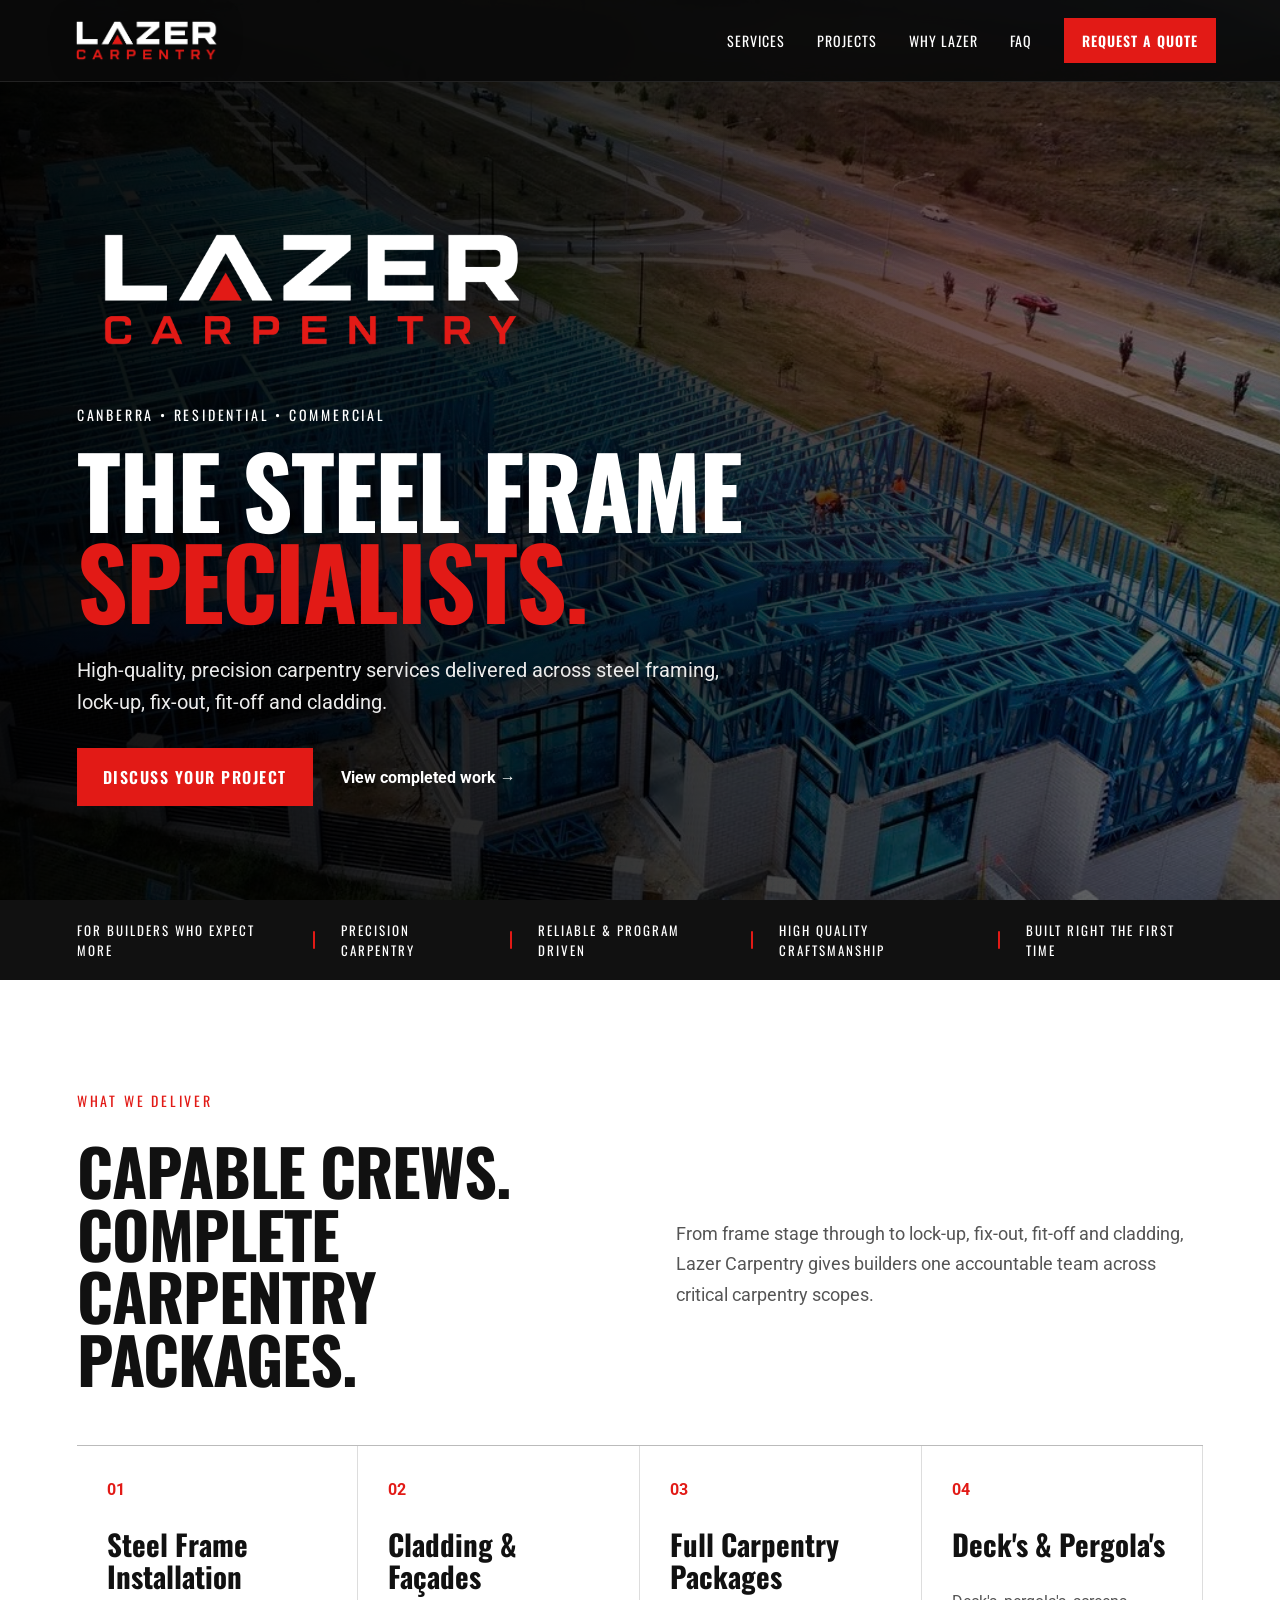
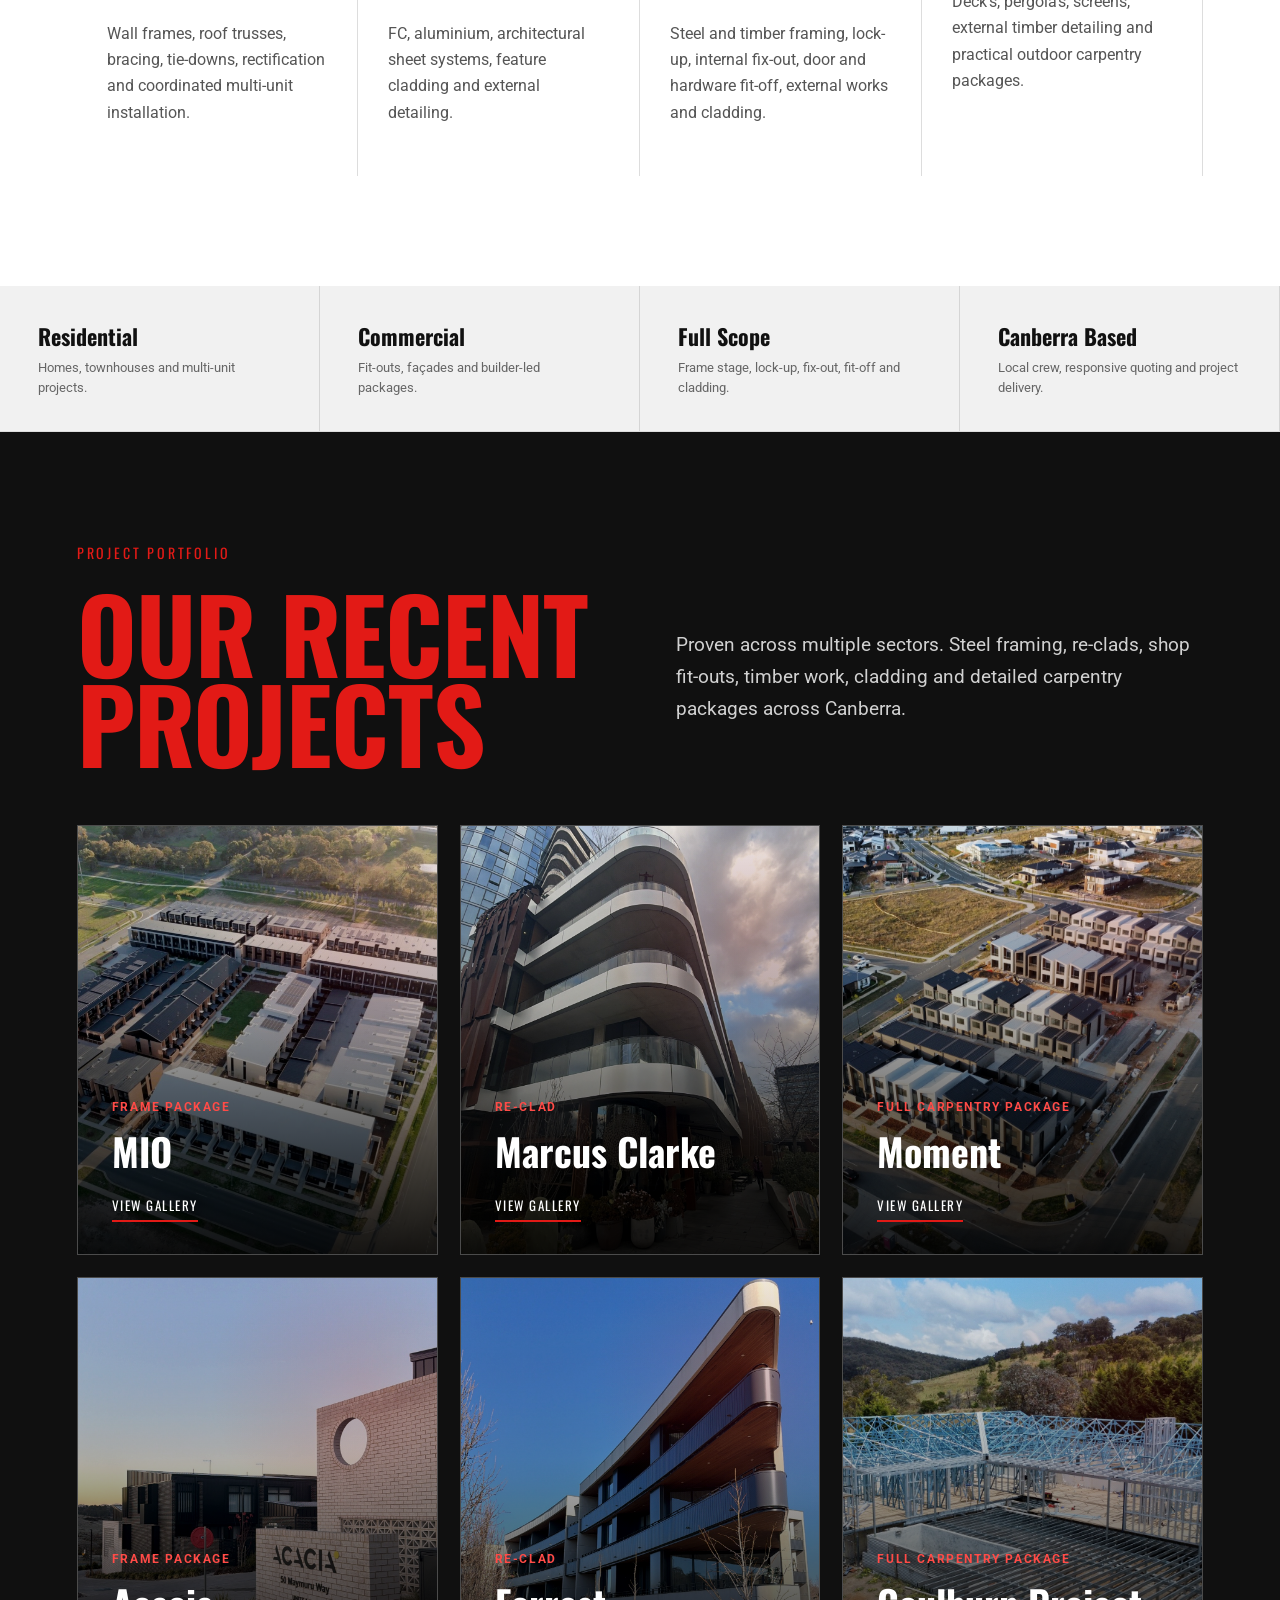
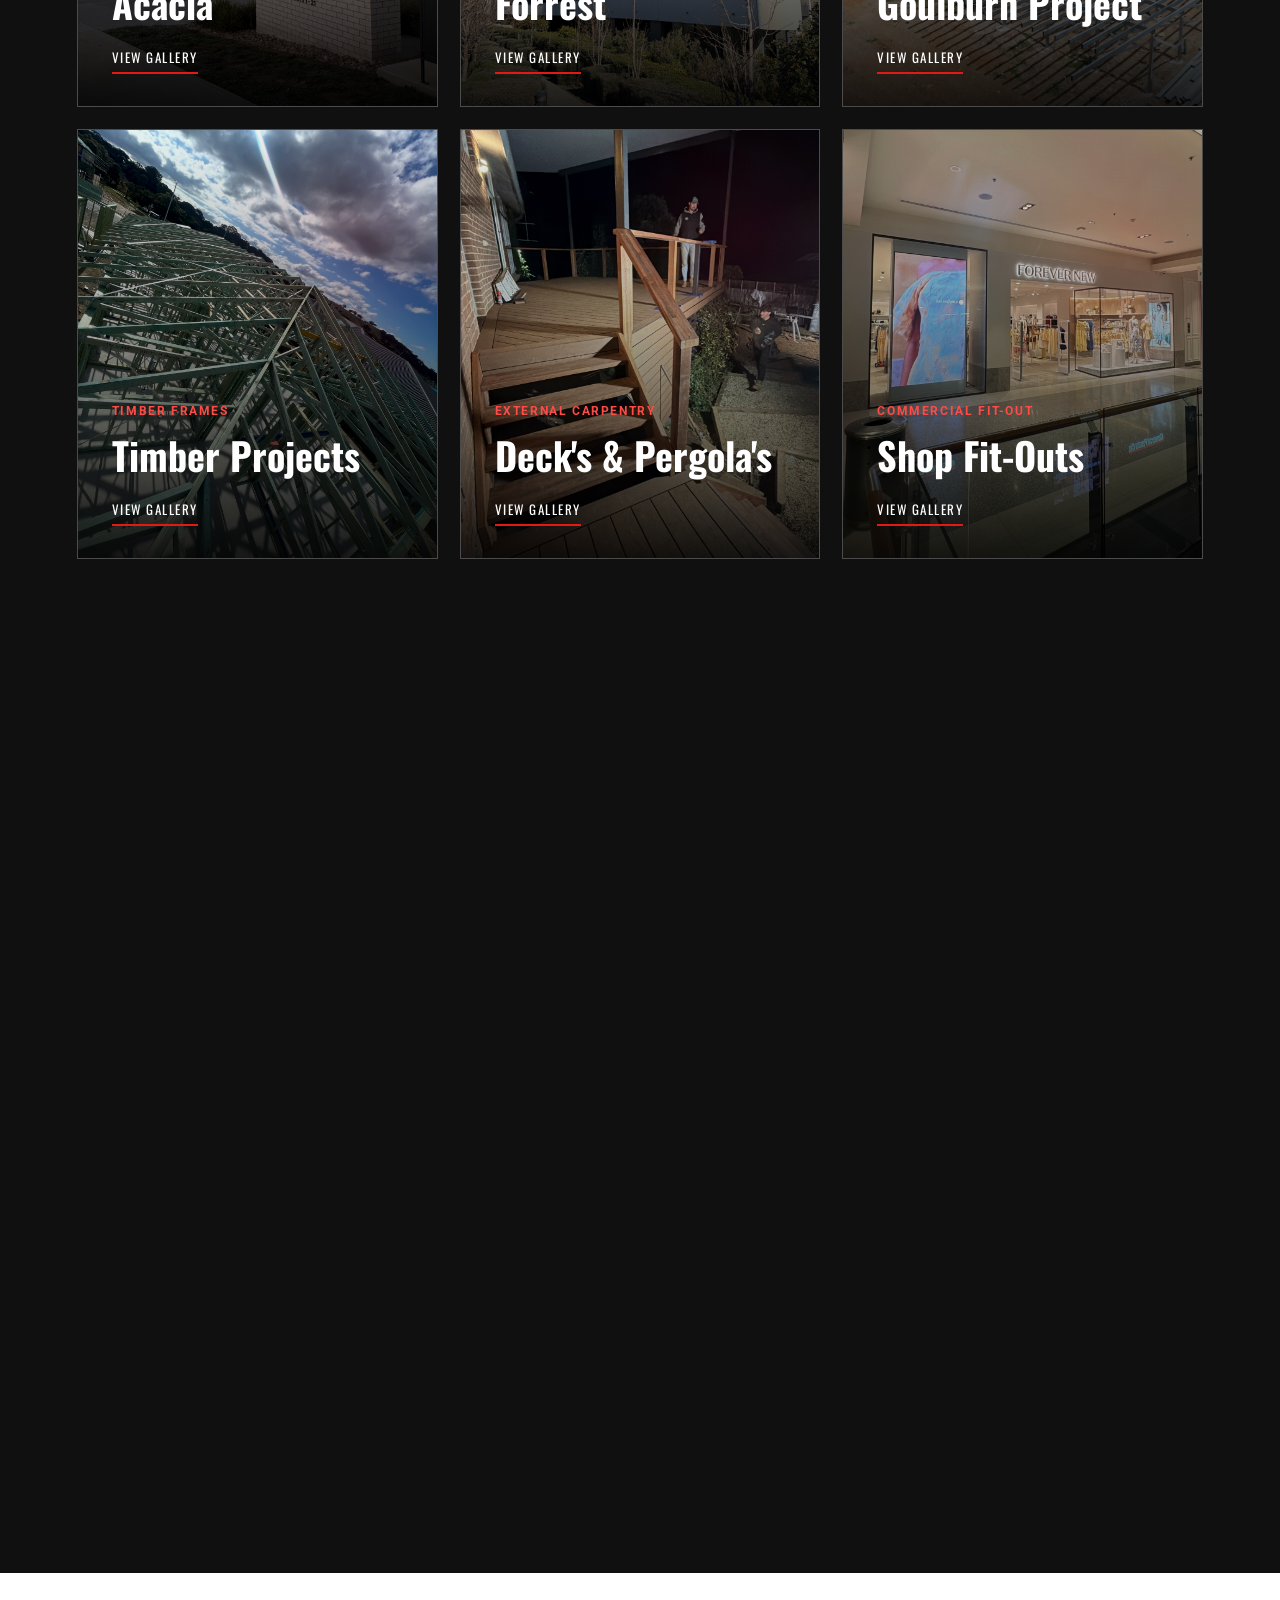
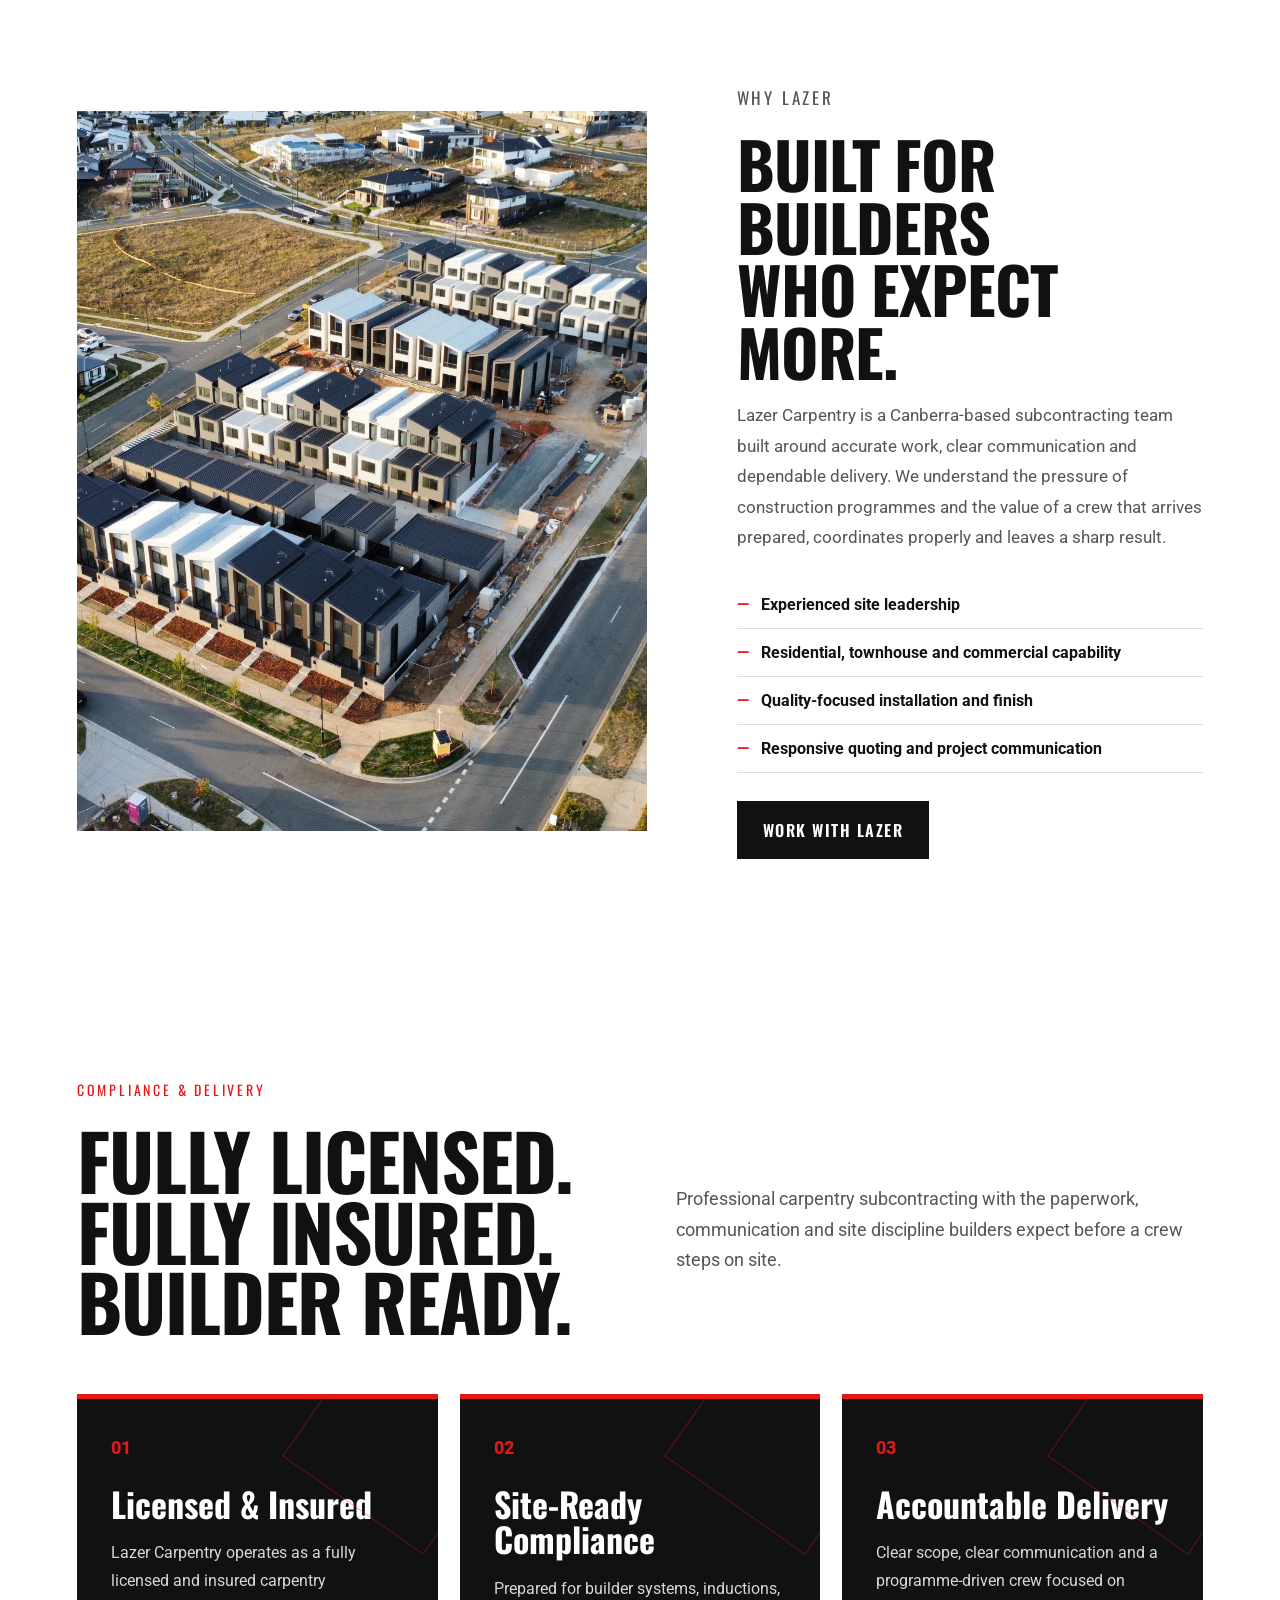
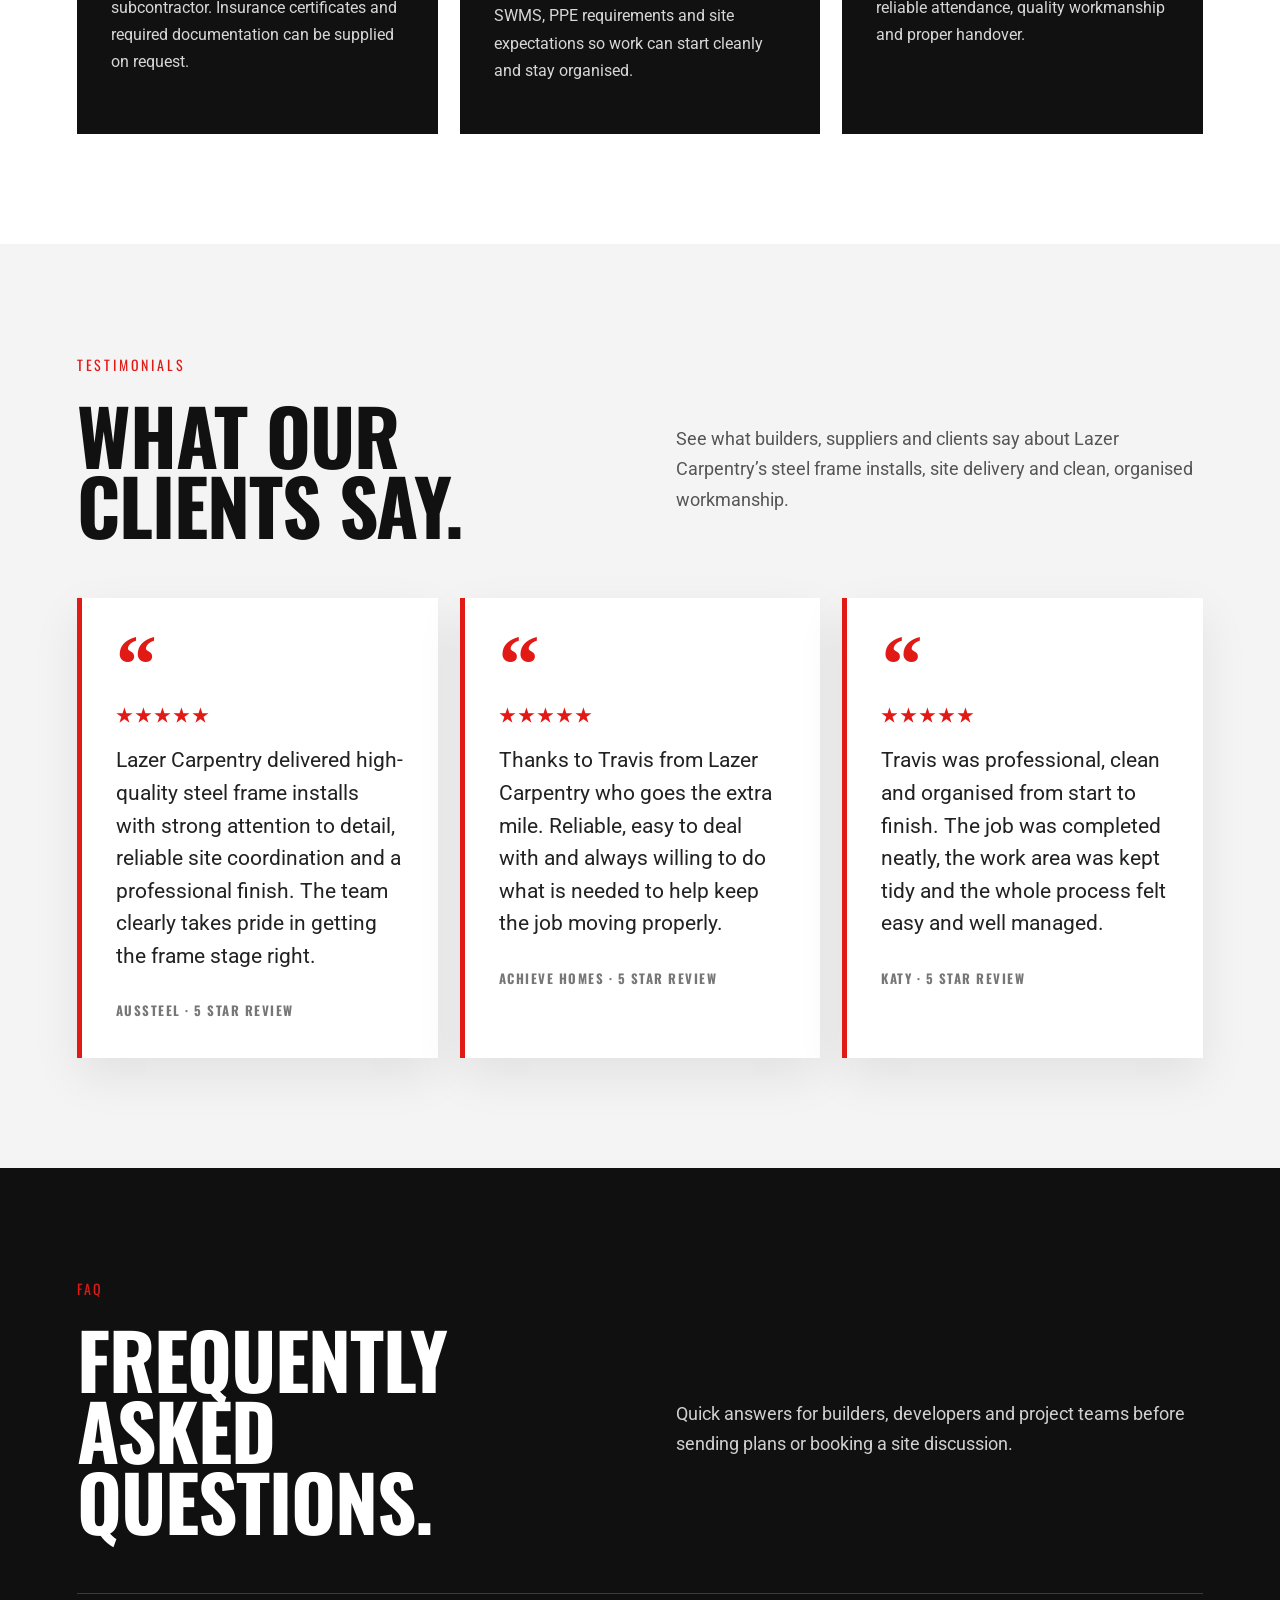
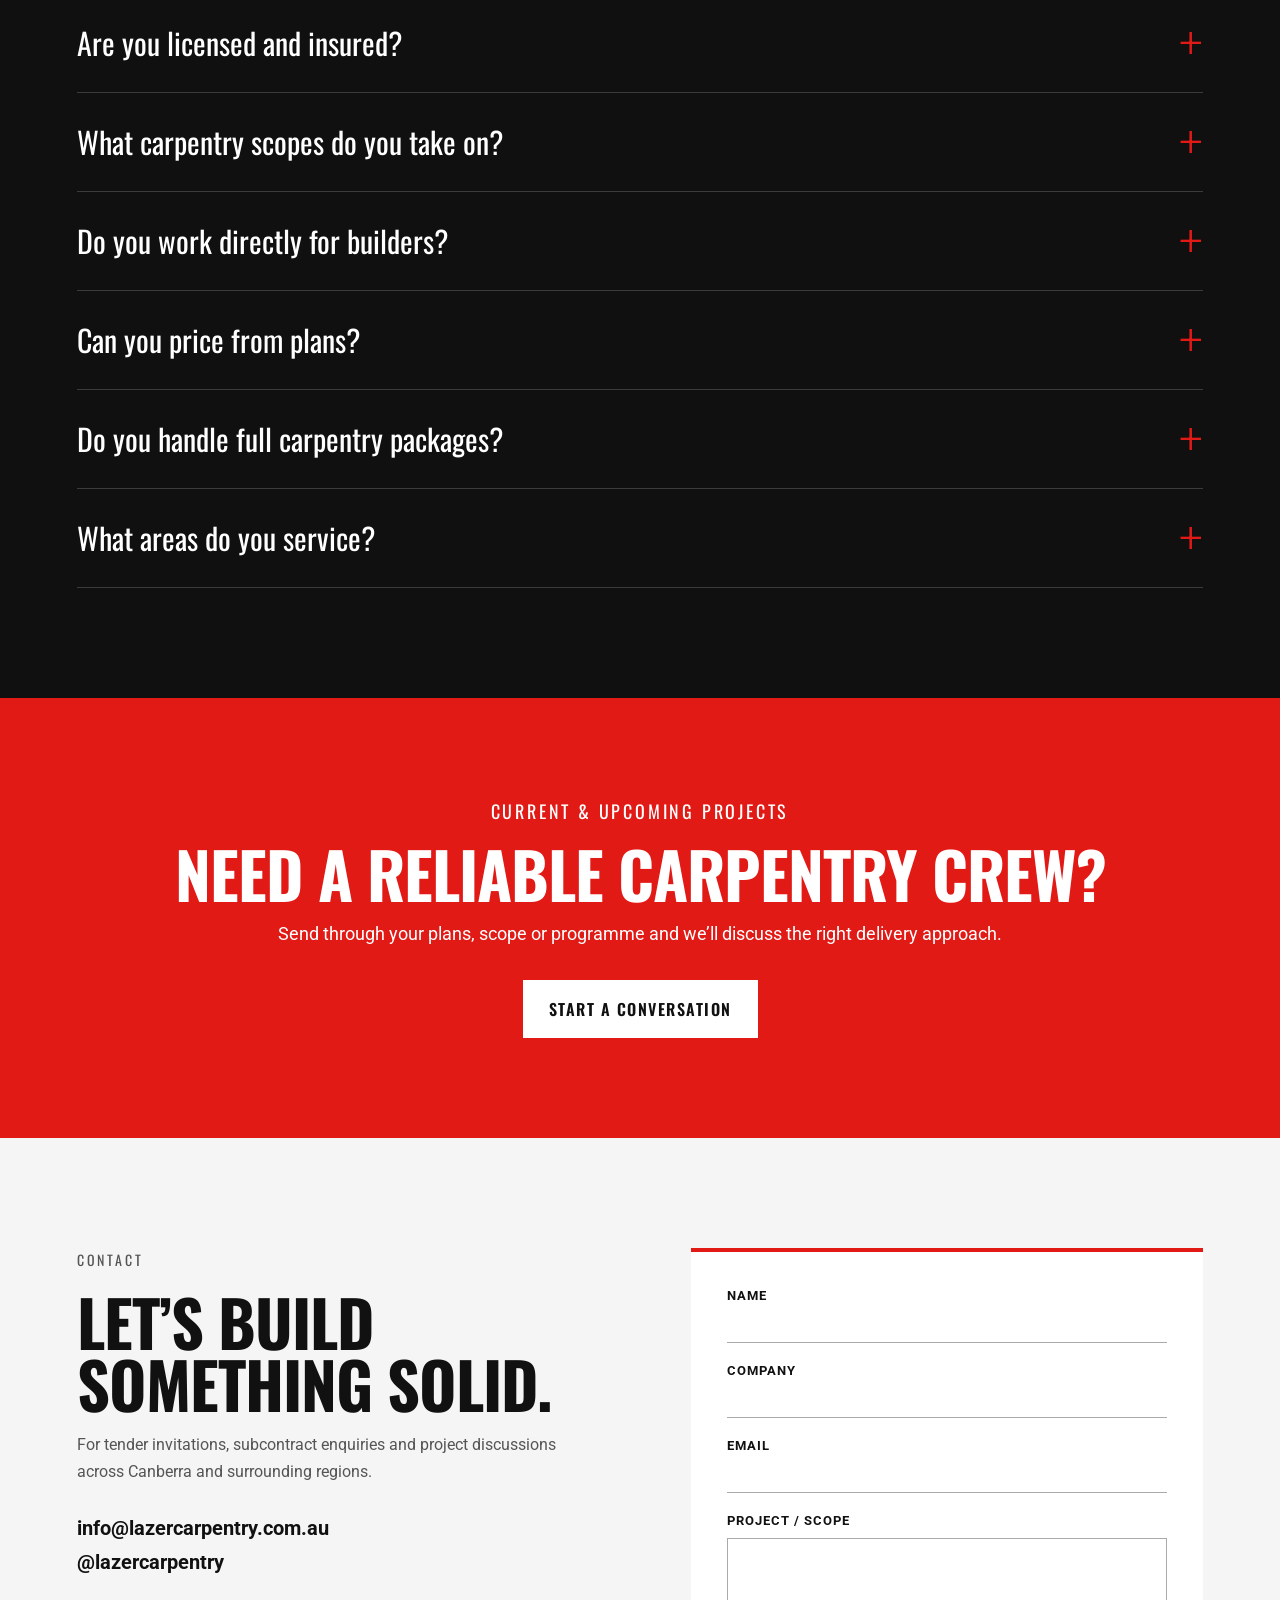
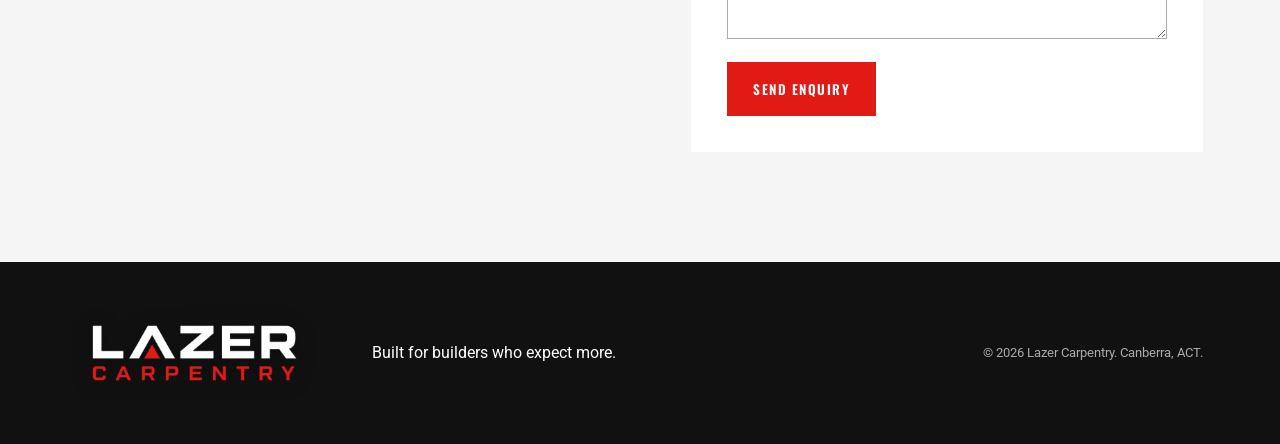
==== commit 20797579: "Add files via upload" ====
--- a/index.html
+++ b/index.html
@@ -8,11 +8,11 @@
   <link rel="preconnect" href="https://fonts.googleapis.com">
   <link rel="preconnect" href="https://fonts.gstatic.com" crossorigin>
   <link href="https://fonts.googleapis.com/css2?family=Oswald:wght@500;600;700&family=Roboto:wght@400;500;700&display=swap" rel="stylesheet">
-  <link rel="stylesheet" href="styles.css?v=23">
+  <link rel="stylesheet" href="styles.css?v=24">
 </head>
 <body>
 <header class="nav">
-  <a href="#top" class="brand" aria-label="Lazer Carpentry home"><span class="logo-badge nav-badge"><img src="logo-transparent.png?v=23" alt="Lazer Carpentry logo"></span></a>
+  <a href="#top" class="brand" aria-label="Lazer Carpentry home"><span class="logo-badge nav-badge"><img src="logo-transparent.png?v=24" alt="Lazer Carpentry logo"></span></a>
   <button class="menu" aria-label="Open menu">☰</button>
   <nav>
     <a href="#services">Services</a>
@@ -25,10 +25,10 @@
 
 <main id="top">
 <section class="hero">
-  <img class="hero-bg" src="hero.jpg?v=23" alt="Aerial view of Lazer Carpentry steel frame project">
+  <img class="hero-bg" src="hero.jpg?v=24" alt="Aerial view of Lazer Carpentry steel frame project">
   <div class="shade"></div>
   <div class="hero-inner reveal">
-    <span class="logo-badge hero-badge"><img class="hero-logo" src="logo-transparent.png?v=23" alt="Lazer Carpentry logo"></span>
+    <span class="logo-badge hero-badge"><img class="hero-logo" src="logo-transparent.png?v=24" alt="Lazer Carpentry logo"></span>
     <p class="eyebrow">CANBERRA • RESIDENTIAL • COMMERCIAL</p>
     <h1>THE STEEL FRAME<br><span>SPECIALISTS.</span></h1>
     <p class="lead">High-quality, precision carpentry services delivered across steel framing, <span class="nowrap">lock-up</span>, <span class="nowrap">fix-out</span>, fit-off and cladding.</p>
@@ -63,24 +63,24 @@
     <p>Proven across multiple sectors. Steel framing, re-clads, shop fit-outs, timber work, cladding and detailed carpentry packages across Canberra.</p>
   </div>
   <div class="project-grid">
-    <a class="project-card" href="gallery-mio.html"><figure class="project wide reveal"><img src="project-mio.jpg?v=23" alt="MIO project"><figcaption><span>Frame Package</span><h3>MIO</h3><em>View gallery</em></figcaption></figure></a>
-    <a class="project-card" href="gallery-marcus-clarke.html"><figure class="project reveal"><img src="project-marcus-clarke-reclad.jpg?v=23" alt="Marcus Clarke Re-Clad project"><figcaption><span>Re-Clad</span><h3>Marcus Clarke</h3><em>View gallery</em></figcaption></figure></a>
-    <a class="project-card" href="gallery-moment.html"><figure class="project reveal"><img src="project-moment.jpg?v=23" alt="Moment project"><figcaption><span>Full Carpentry Package</span><h3>Moment</h3><em>View gallery</em></figcaption></figure></a>
-    <a class="project-card" href="gallery-acacia.html"><figure class="project reveal"><img src="project-acacia.jpg?v=23" alt="Acacia project"><figcaption><span>Frame Package</span><h3>Acacia</h3><em>View gallery</em></figcaption></figure></a>
-    <a class="project-card" href="gallery-forrest.html"><figure class="project reveal"><img src="project-forrest-reclad.jpg?v=23" alt="Forrest Re-Clad project"><figcaption><span>Re-Clad</span><h3>Forrest</h3><em>View gallery</em></figcaption></figure></a>
-    <a class="project-card" href="gallery-goulburn-project.html"><figure class="project reveal"><img src="project-goulburn-project.jpg?v=23" alt="Goulburn Project"><figcaption><span>Full Carpentry Package</span><h3>Goulburn Project</h3><em>View gallery</em></figcaption></figure></a>
-    <a class="project-card" href="gallery-timber-projects.html"><figure class="project reveal"><img src="project-timber-frames.jpg?v=23" alt="Timber Frames project"><figcaption><span>Timber Frames</span><h3>Timber Projects</h3><em>View gallery</em></figcaption></figure></a>
-    <a class="project-card" href="gallery-decks-pergolas.html"><figure class="project reveal"><img src="project-decks-pergolas.jpg?v=23" alt="Deck's and Pergola's project"><figcaption><span>External Carpentry</span><h3>Deck's & Pergola's</h3><em>View gallery</em></figcaption></figure></a>
-    <a class="project-card" href="gallery-shop-fit-outs.html"><figure class="project reveal"><img src="project-shop-fitouts.jpg?v=23" alt="Shop Fit-Outs project"><figcaption><span>Commercial Fit-Out</span><h3>Shop Fit-Outs</h3><em>View gallery</em></figcaption></figure></a>
-    <a class="project-card" href="gallery-precision-work.html"><figure class="project reveal"><img src="project-detailed-works.jpg?v=23" alt="Detailed Works project"><figcaption><span>Detailed Works</span><h3>Precision Work</h3><em>View gallery</em></figcaption></figure></a>
-    <a class="project-card" href="gallery-flooring-projects.html"><figure class="project reveal"><img src="project-flooring.jpg?v=23" alt="Flooring project"><figcaption><span>Flooring</span><h3>Flooring Projects</h3><em>View gallery</em></figcaption></figure></a>
-    <a class="project-card" href="gallery-cladding.html"><figure class="project reveal"><img src="project-cladding.jpg?v=23" alt="Cladding project"><figcaption><span>External Carpentry</span><h3>Cladding</h3><em>View gallery</em></figcaption></figure></a>
-    <a class="project-card" href="gallery-tools.html"><figure class="project wide reveal"><img src="project-tools.jpg?v=23" alt="The Right Tools For The Job project"><figcaption><span>Capability</span><h3>The Right Tools For The Job</h3><em>View gallery</em></figcaption></figure></a>
+    <a class="project-card" href="gallery-mio.html"><figure class="project wide reveal"><img src="project-mio.jpg?v=24" alt="MIO project"><figcaption><span>Frame Package</span><h3>MIO</h3><em>View gallery</em></figcaption></figure></a>
+    <a class="project-card" href="gallery-marcus-clarke.html"><figure class="project reveal"><img src="project-marcus-clarke-reclad.jpg?v=24" alt="Marcus Clarke Re-Clad project"><figcaption><span>Re-Clad</span><h3>Marcus Clarke</h3><em>View gallery</em></figcaption></figure></a>
+    <a class="project-card" href="gallery-moment.html"><figure class="project reveal"><img src="project-moment.jpg?v=24" alt="Moment project"><figcaption><span>Full Carpentry Package</span><h3>Moment</h3><em>View gallery</em></figcaption></figure></a>
+    <a class="project-card" href="gallery-acacia.html"><figure class="project reveal"><img src="project-acacia.jpg?v=24" alt="Acacia project"><figcaption><span>Frame Package</span><h3>Acacia</h3><em>View gallery</em></figcaption></figure></a>
+    <a class="project-card" href="gallery-forrest.html"><figure class="project reveal"><img src="project-forrest-reclad.jpg?v=24" alt="Forrest Re-Clad project"><figcaption><span>Re-Clad</span><h3>Forrest</h3><em>View gallery</em></figcaption></figure></a>
+    <a class="project-card" href="gallery-goulburn-project.html"><figure class="project reveal"><img src="project-goulburn-project.jpg?v=24" alt="Goulburn Project"><figcaption><span>Full Carpentry Package</span><h3>Goulburn Project</h3><em>View gallery</em></figcaption></figure></a>
+    <a class="project-card" href="gallery-timber-projects.html"><figure class="project reveal"><img src="project-timber-frames.jpg?v=24" alt="Timber Frames project"><figcaption><span>Timber Frames</span><h3>Timber Projects</h3><em>View gallery</em></figcaption></figure></a>
+    <a class="project-card" href="gallery-decks-pergolas.html"><figure class="project reveal"><img src="project-decks-pergolas.jpg?v=24" alt="Deck's and Pergola's project"><figcaption><span>External Carpentry</span><h3>Deck's & Pergola's</h3><em>View gallery</em></figcaption></figure></a>
+    <a class="project-card" href="gallery-shop-fit-outs.html"><figure class="project reveal"><img src="project-shop-fitouts.jpg?v=24" alt="Shop Fit-Outs project"><figcaption><span>Commercial Fit-Out</span><h3>Shop Fit-Outs</h3><em>View gallery</em></figcaption></figure></a>
+    <a class="project-card" href="gallery-precision-work.html"><figure class="project reveal"><img src="project-detailed-works.jpg?v=24" alt="Detailed Works project"><figcaption><span>Detailed Works</span><h3>Precision Work</h3><em>View gallery</em></figcaption></figure></a>
+    <a class="project-card" href="gallery-flooring-projects.html"><figure class="project reveal"><img src="project-flooring.jpg?v=24" alt="Flooring project"><figcaption><span>Flooring</span><h3>Flooring Projects</h3><em>View gallery</em></figcaption></figure></a>
+    <a class="project-card" href="gallery-cladding.html"><figure class="project reveal"><img src="project-cladding.jpg?v=24" alt="Cladding project"><figcaption><span>External Carpentry</span><h3>Cladding</h3><em>View gallery</em></figcaption></figure></a>
+    <a class="project-card" href="gallery-tools.html"><figure class="project wide reveal"><img src="project-tools.jpg?v=24" alt="The Right Tools For The Job project"><figcaption><span>Capability</span><h3>The Right Tools For The Job</h3><em>View gallery</em></figcaption></figure></a>
   </div>
 </section>
 
 <section id="about" class="section about">
-  <div class="about-photo reveal"><img src="project-moment.jpg?v=23" alt="Lazer Carpentry project work"></div>
+  <div class="about-photo reveal"><img src="project-moment.jpg?v=24" alt="Lazer Carpentry project work"></div>
   <div class="about-copy reveal"><p class="eyebrow red">WHY LAZER</p><h2>BUILT FOR BUILDERS<br>WHO EXPECT MORE.</h2><p>Lazer Carpentry is a Canberra-based subcontracting team built around accurate work, clear communication and dependable delivery. We understand the pressure of construction programmes and the value of a crew that arrives prepared, coordinates properly and leaves a sharp result.</p><ul><li>Experienced site leadership</li><li>Residential, townhouse and commercial capability</li><li>Quality-focused installation and finish</li><li>Responsive quoting and project communication</li></ul><a class="btn darkbtn" href="#contact">Work with Lazer</a></div>
 </section>
 
@@ -184,8 +184,8 @@
 </section>
 </main>
 
-<footer><span class="logo-badge footer-badge"><img class="footer-logo" src="logo-transparent.png?v=23" alt="Lazer Carpentry logo"></span><p>Built for builders who expect more.</p><span>© 2026 Lazer Carpentry. Canberra, ACT.</span></footer>
+<footer><span class="logo-badge footer-badge"><img class="footer-logo" src="logo-transparent.png?v=24" alt="Lazer Carpentry logo"></span><p>Built for builders who expect more.</p><span>© 2026 Lazer Carpentry. Canberra, ACT.</span></footer>
 <div class="mobile-actions"><a href="mailto:info@lazercarpentry.com.au">Email</a><a href="https://instagram.com/lazercarpentry">Instagram</a></div>
-<script src="script.js?v=23"></script>
+<script src="script.js?v=24"></script>
 </body>
 </html>
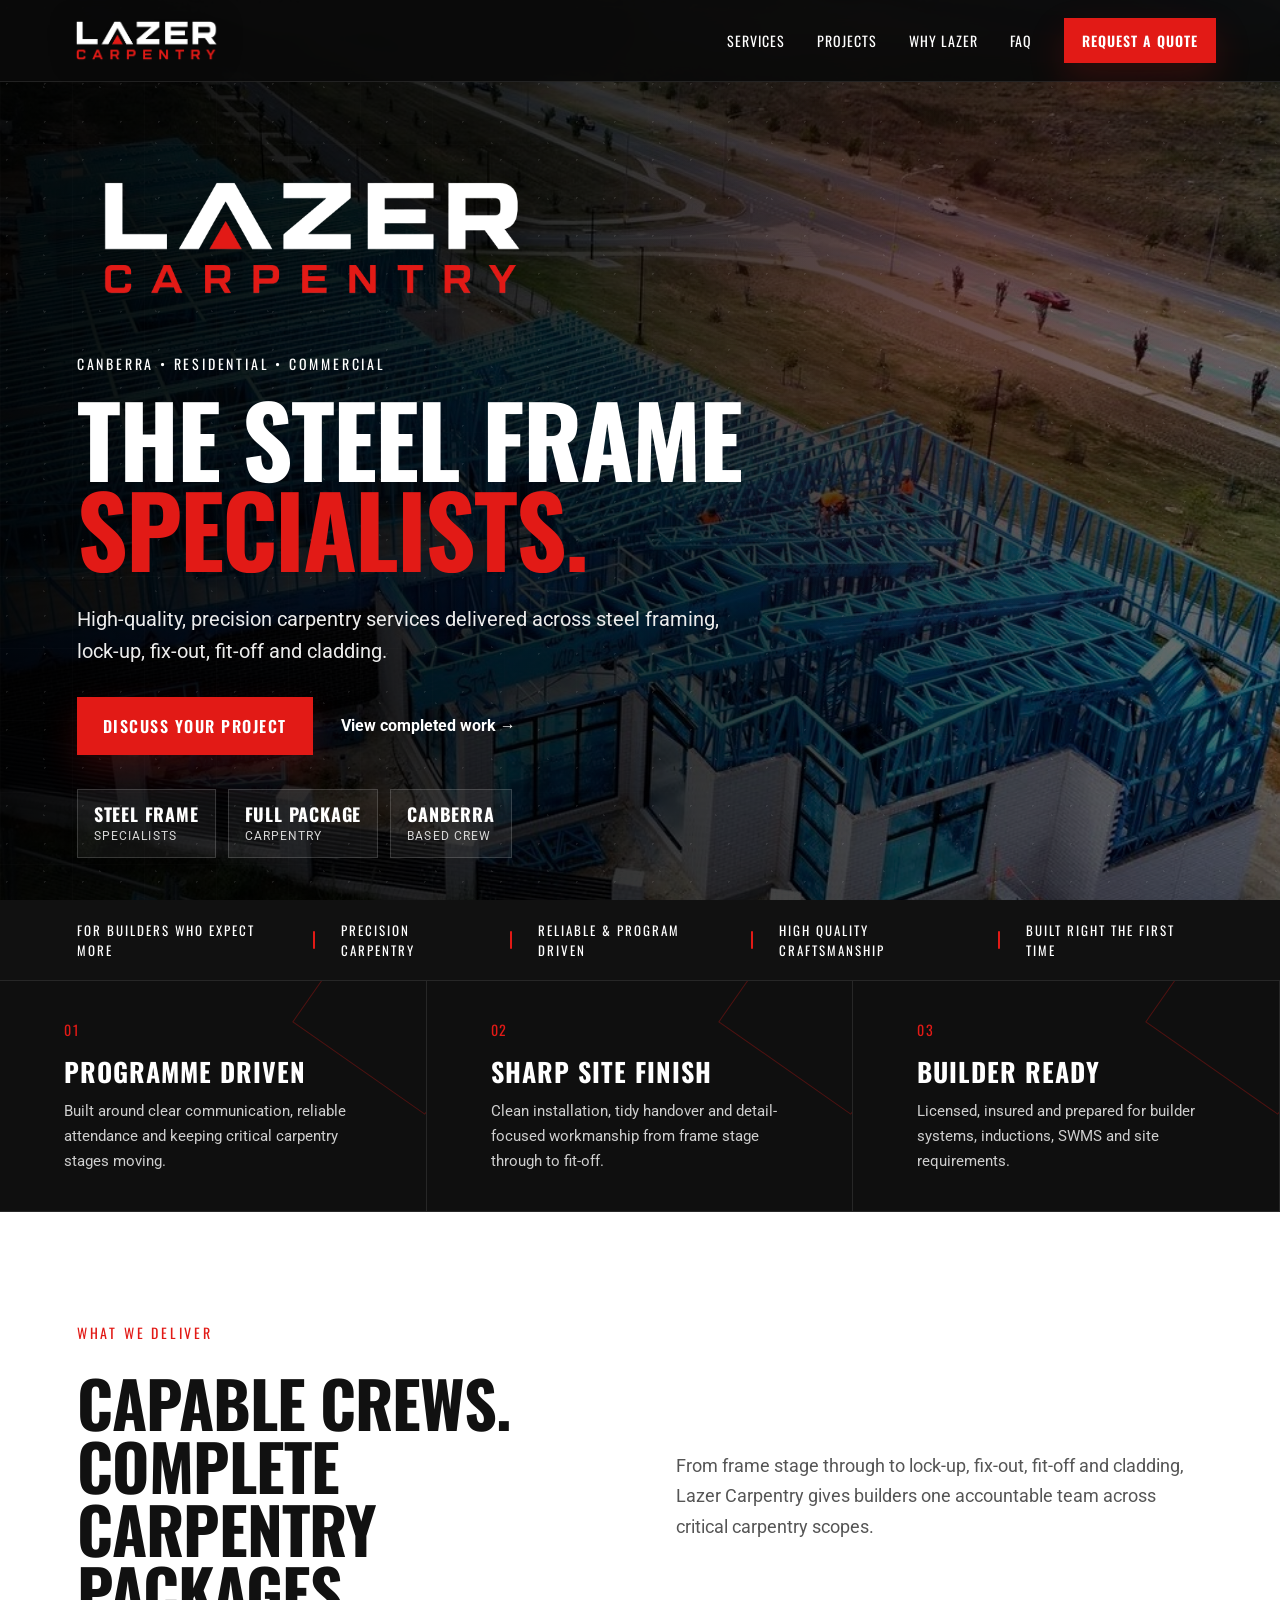
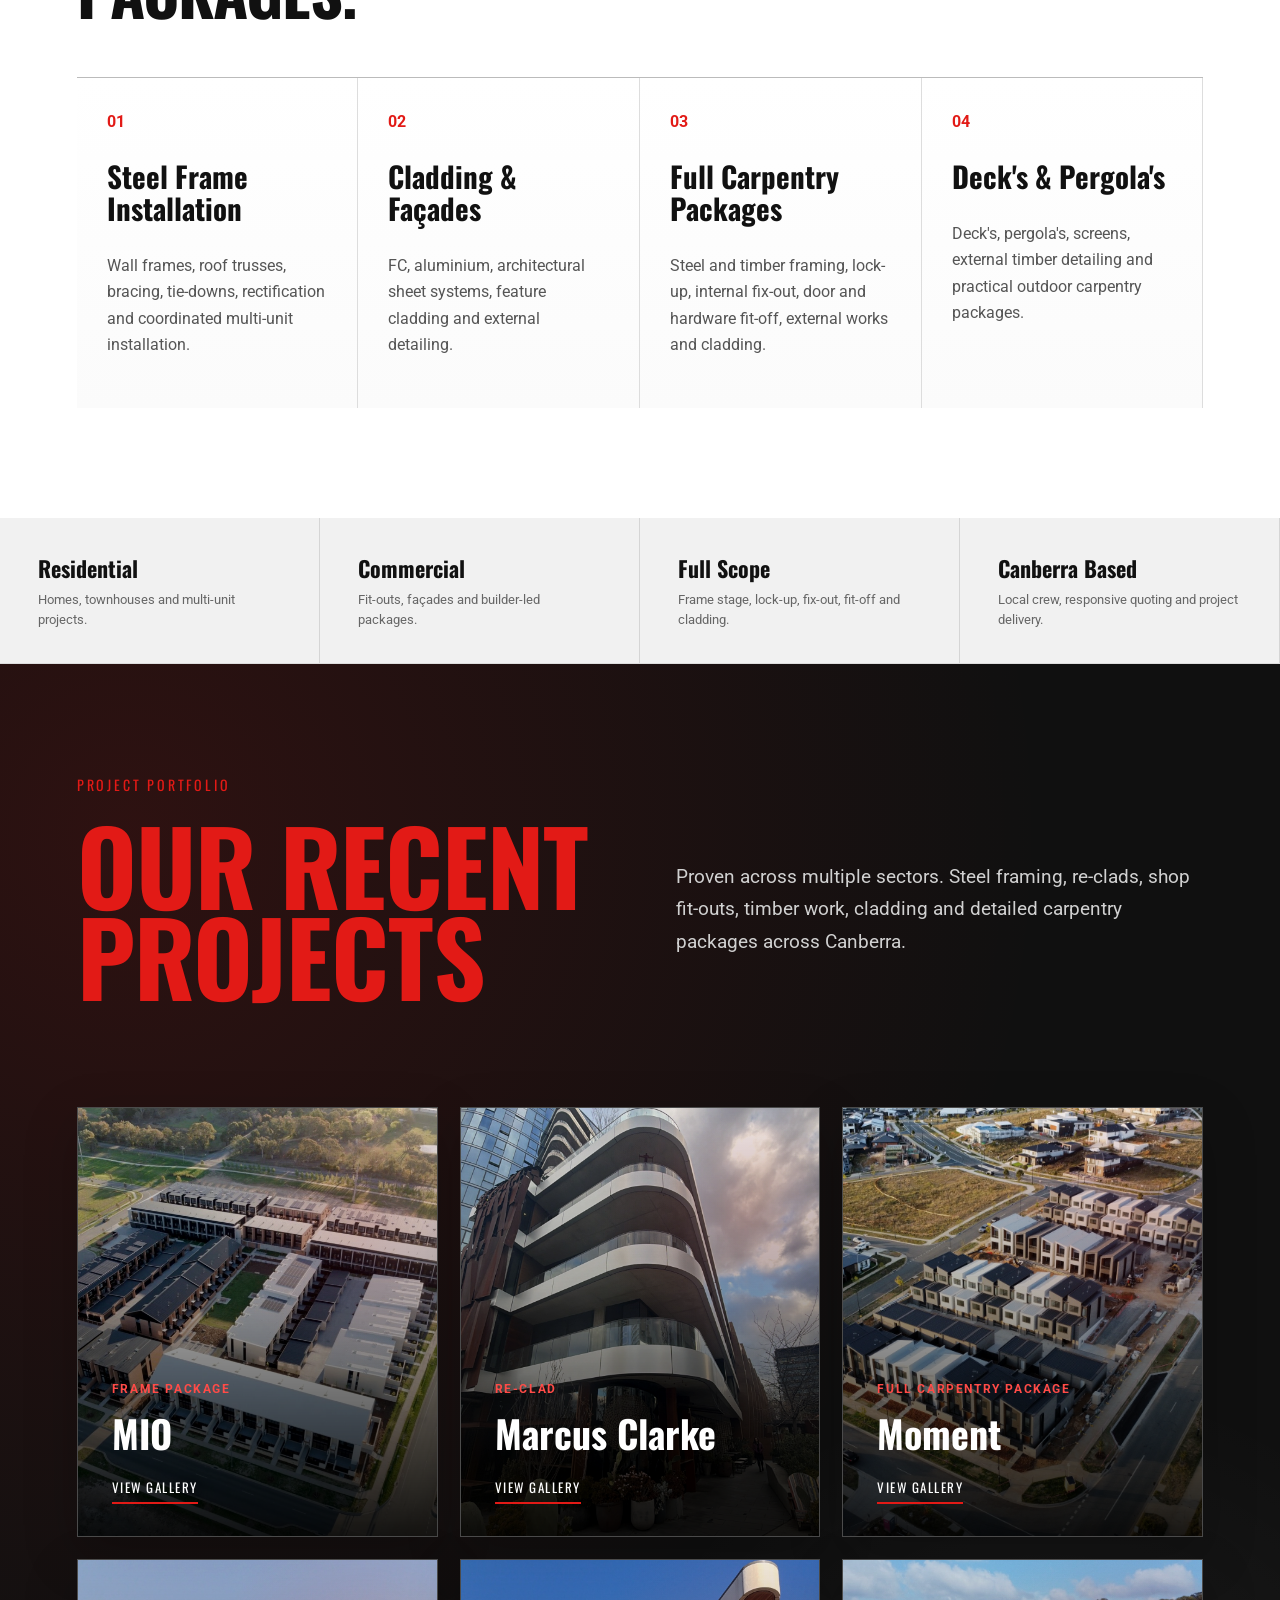
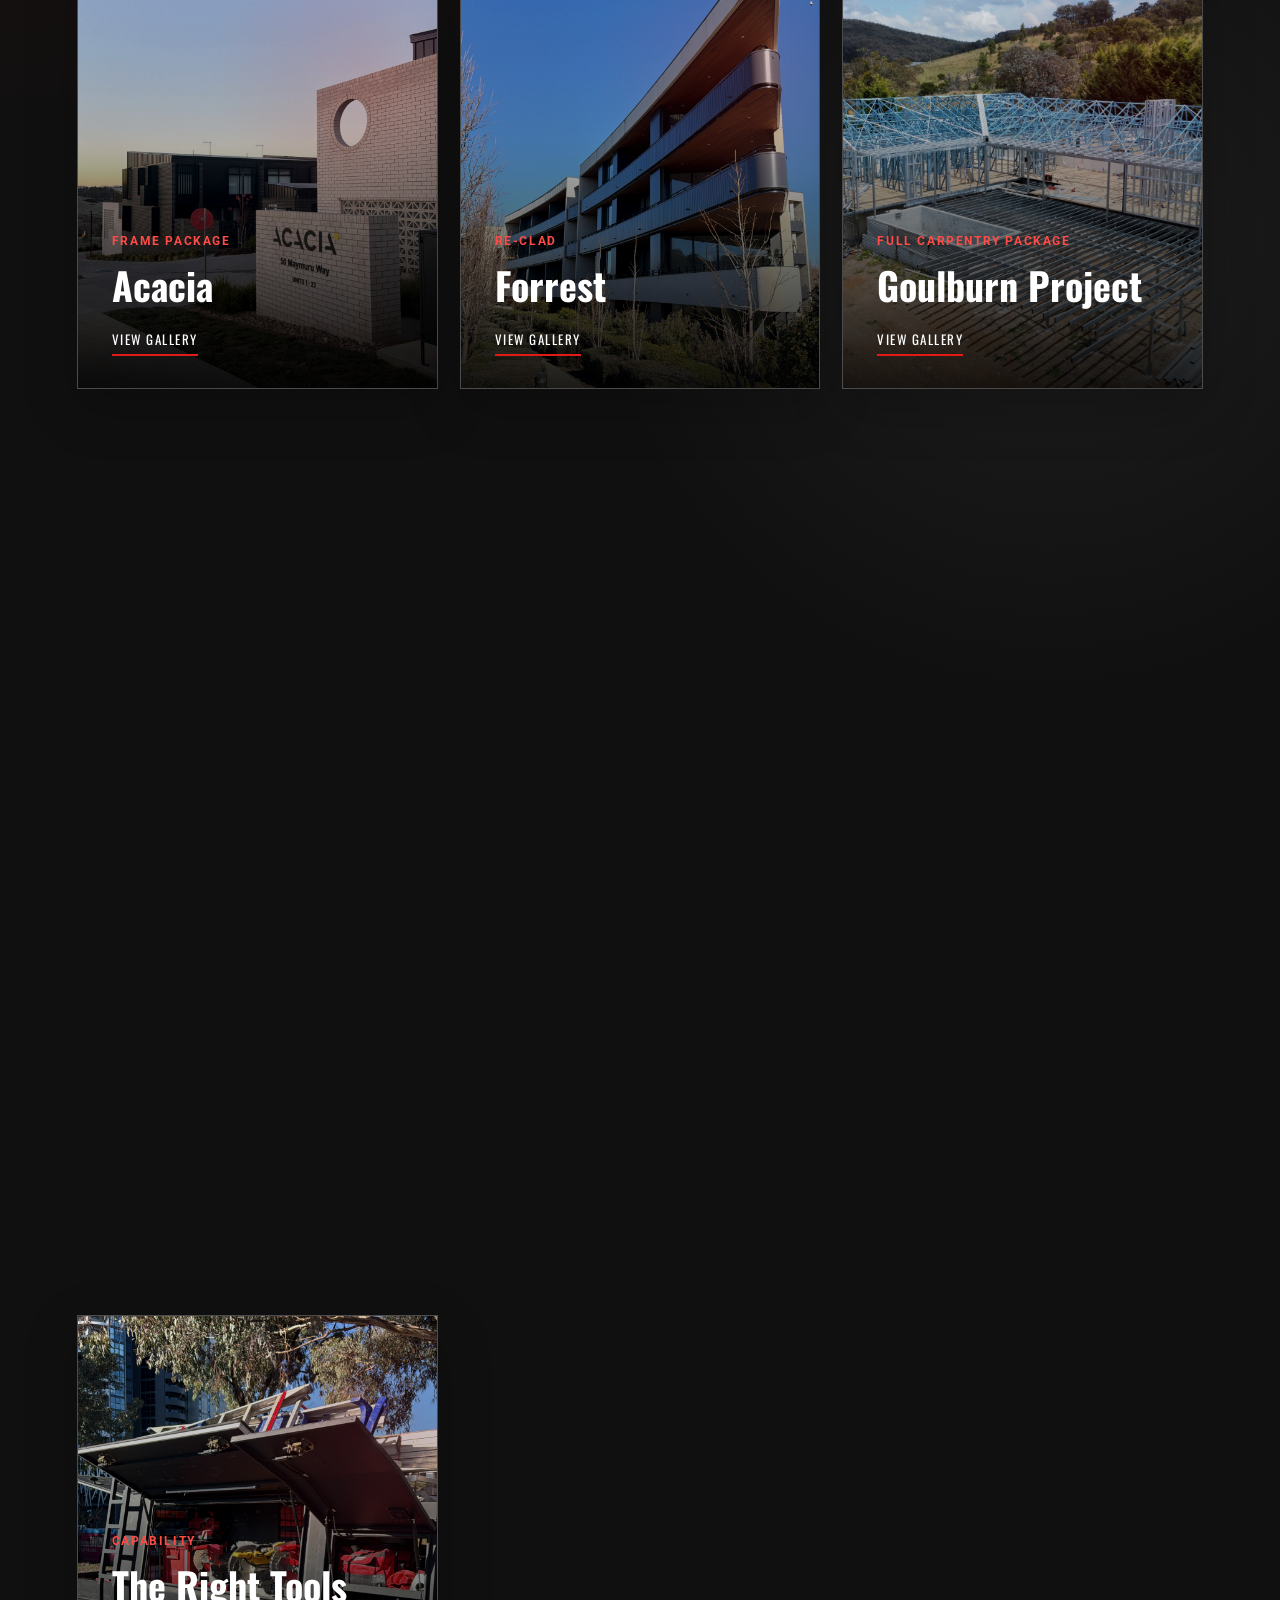
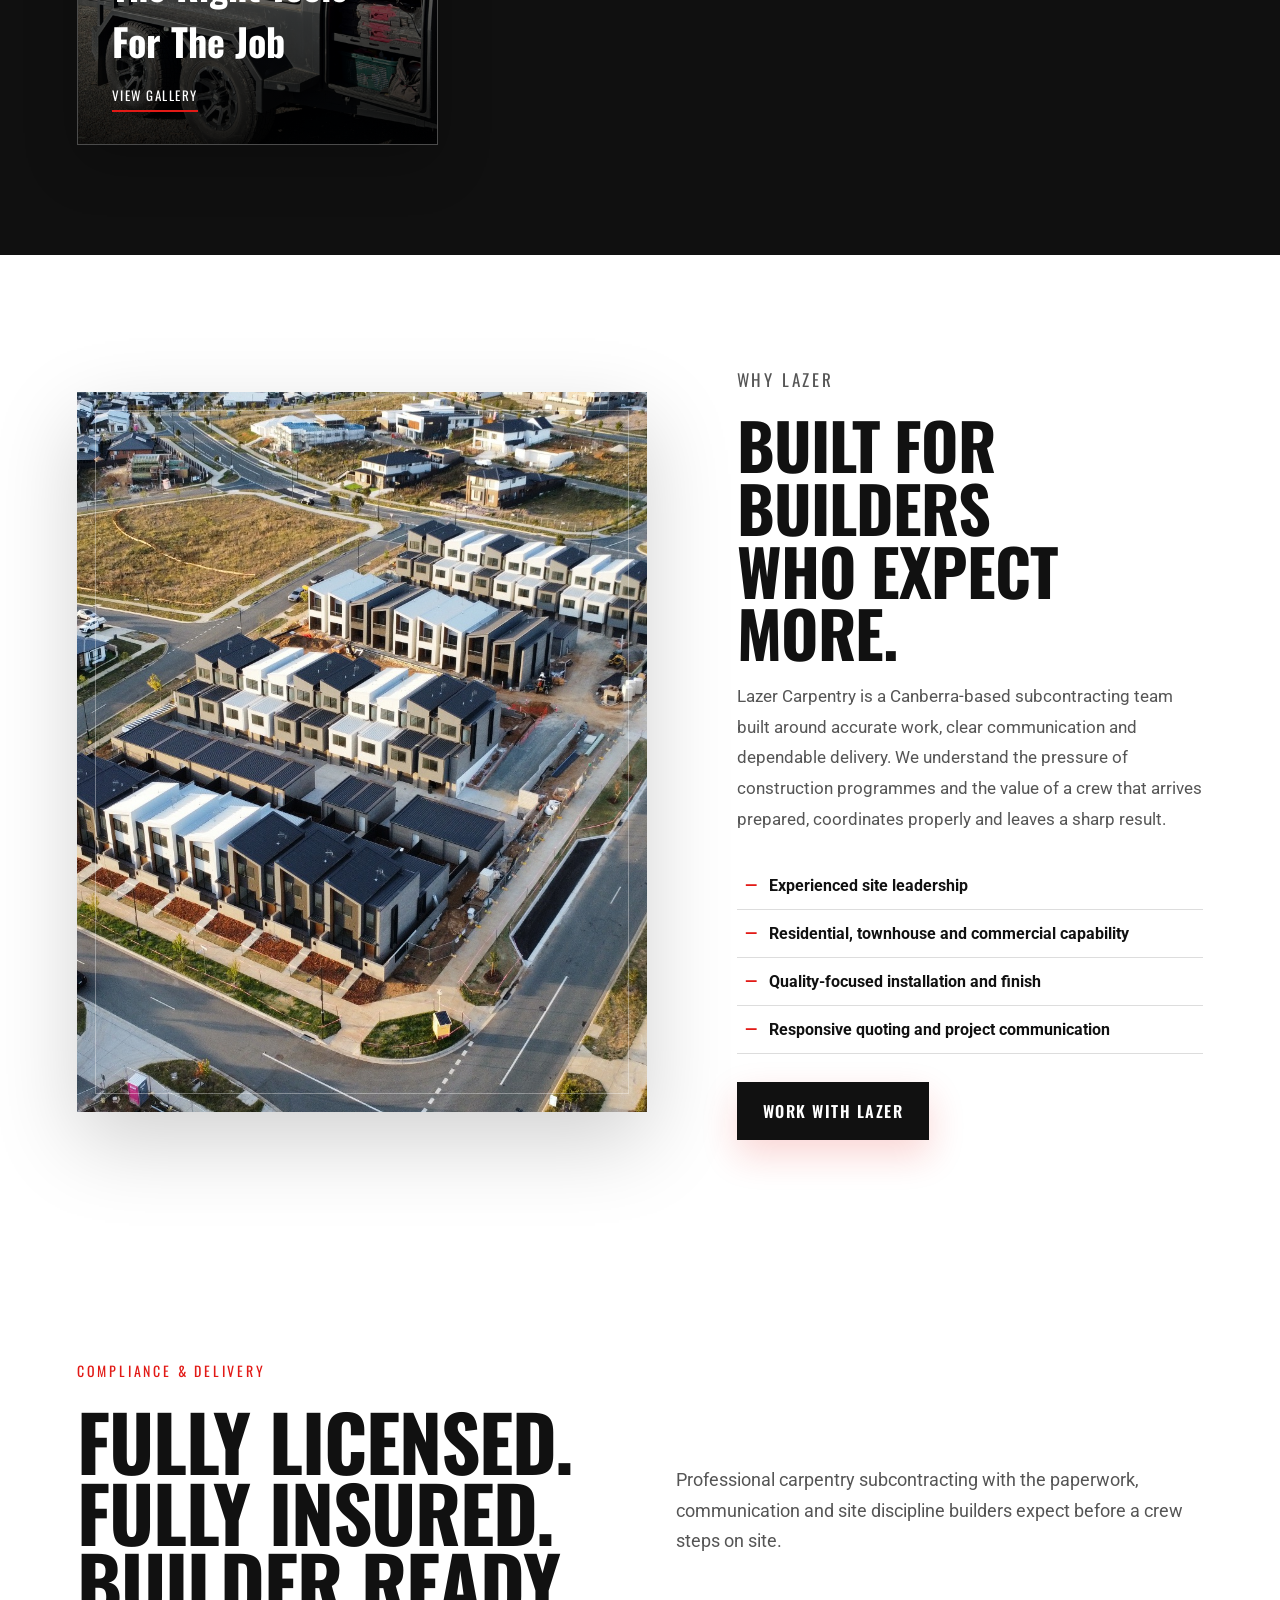
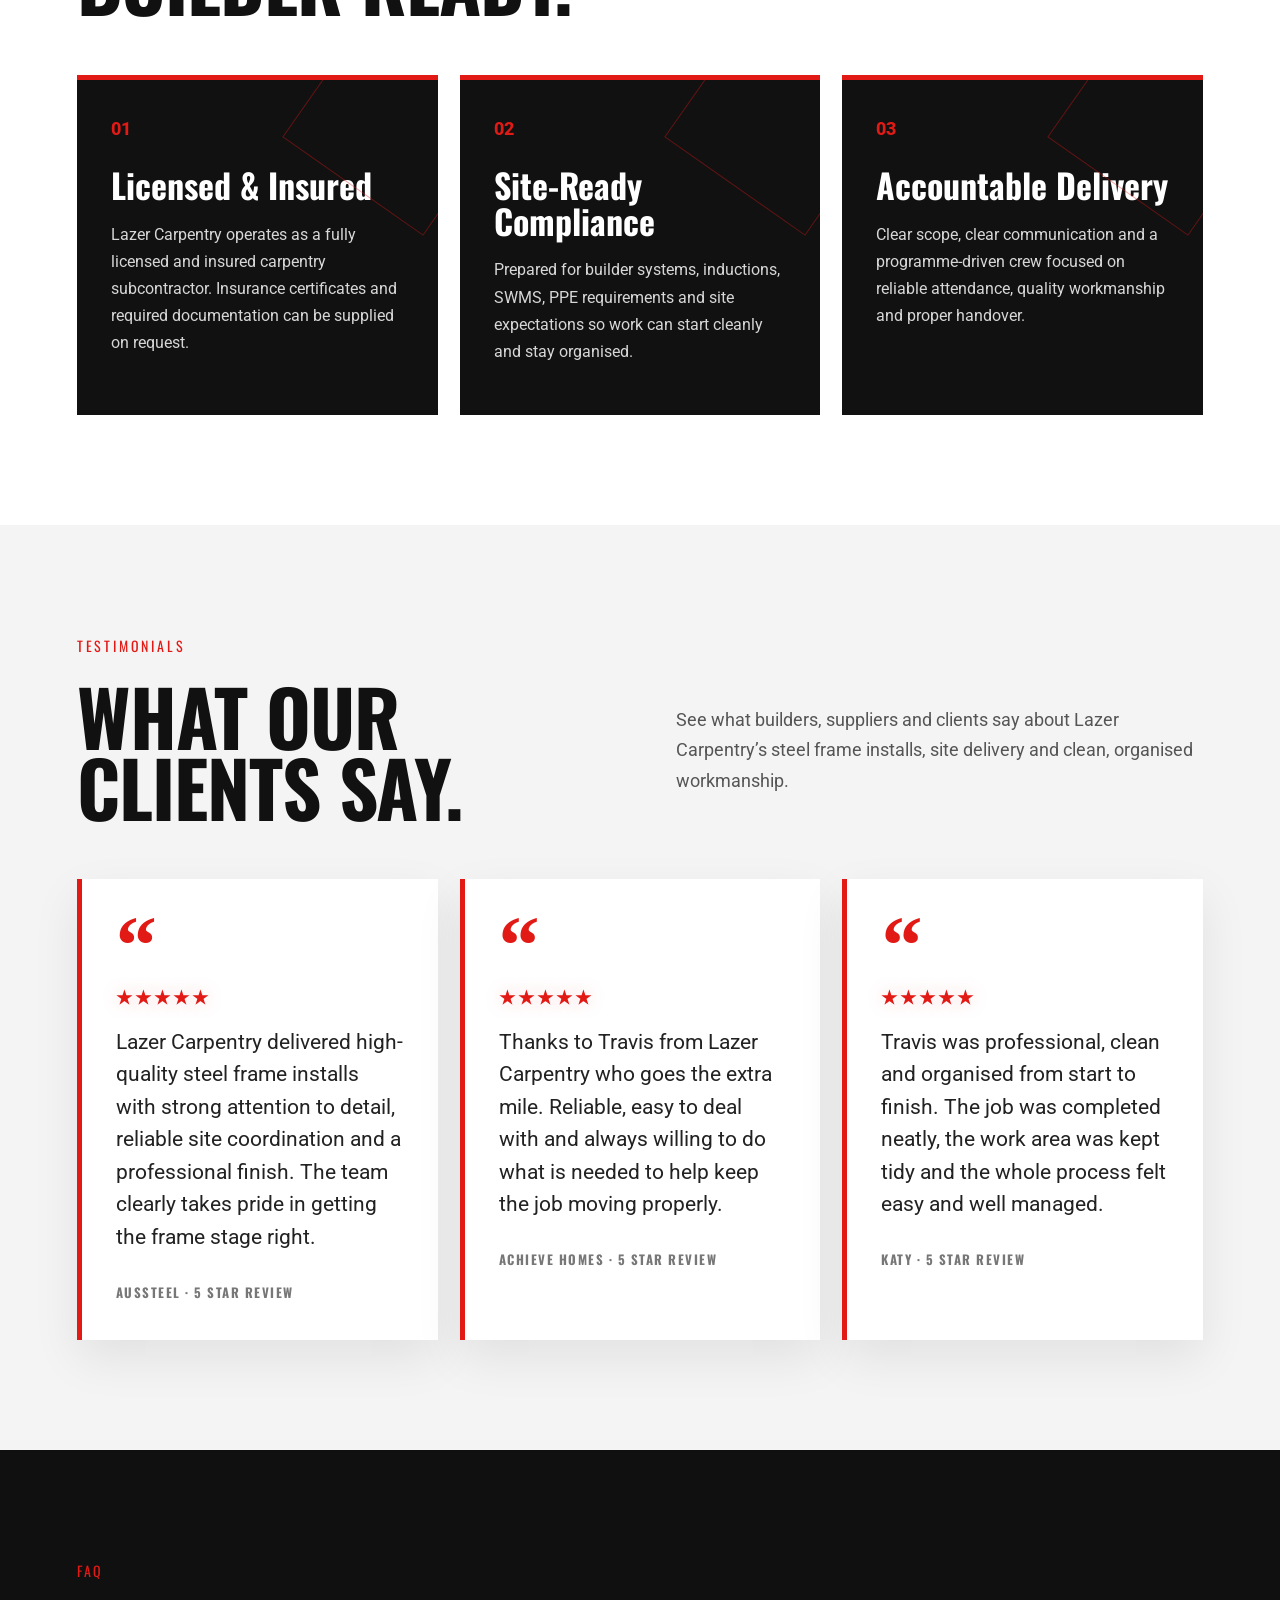
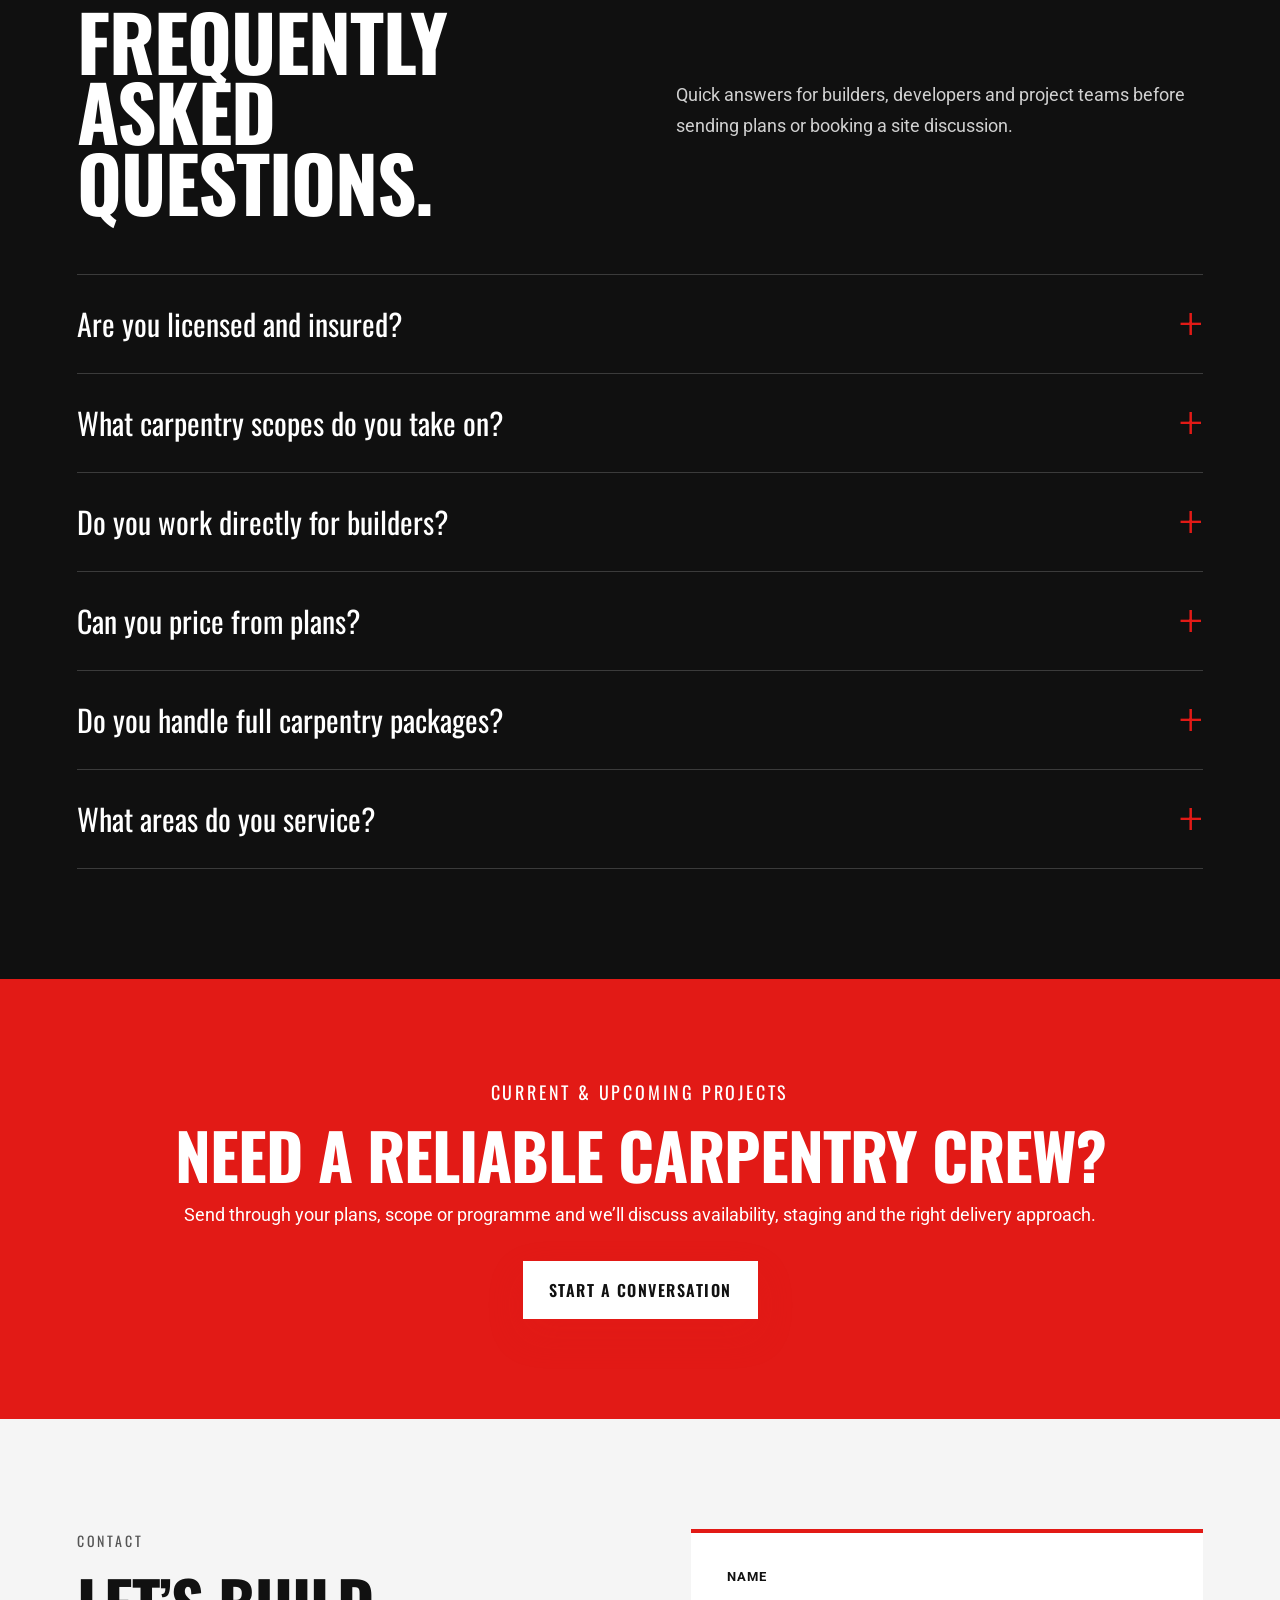
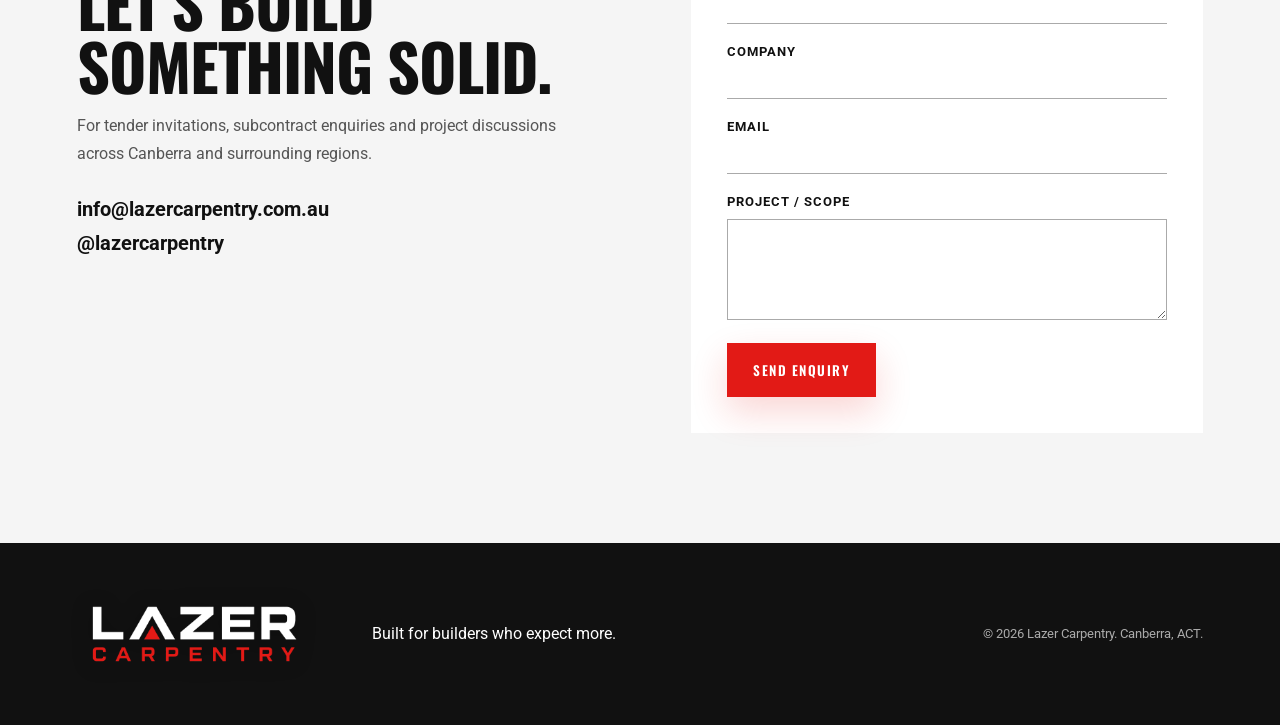
==== commit 2d73c033: "Add files via upload V26 premium website upgrade" ====
--- a/index.html
+++ b/index.html
@@ -8,11 +8,12 @@
   <link rel="preconnect" href="https://fonts.googleapis.com">
   <link rel="preconnect" href="https://fonts.gstatic.com" crossorigin>
   <link href="https://fonts.googleapis.com/css2?family=Oswald:wght@500;600;700&family=Roboto:wght@400;500;700&display=swap" rel="stylesheet">
-  <link rel="stylesheet" href="styles.css?v=24">
+  <link rel="stylesheet" href="styles.css?v=26">
 </head>
 <body>
+<div class="scroll-progress" aria-hidden="true"></div>
 <header class="nav">
-  <a href="#top" class="brand" aria-label="Lazer Carpentry home"><span class="logo-badge nav-badge"><img src="logo-transparent.png?v=24" alt="Lazer Carpentry logo"></span></a>
+  <a href="#top" class="brand" aria-label="Lazer Carpentry home"><span class="logo-badge nav-badge"><img src="logo-transparent.png?v=26" alt="Lazer Carpentry logo"></span></a>
   <button class="menu" aria-label="Open menu">☰</button>
   <nav>
     <a href="#services">Services</a>
@@ -25,19 +26,44 @@
 
 <main id="top">
 <section class="hero">
-  <img class="hero-bg" src="hero.jpg?v=24" alt="Aerial view of Lazer Carpentry steel frame project">
+  <img class="hero-bg" src="hero.jpg?v=26" alt="Aerial view of Lazer Carpentry steel frame project">
   <div class="shade"></div>
+  <div class="hero-lines" aria-hidden="true"></div>
+  <div class="hero-noise" aria-hidden="true"></div>
   <div class="hero-inner reveal">
-    <span class="logo-badge hero-badge"><img class="hero-logo" src="logo-transparent.png?v=24" alt="Lazer Carpentry logo"></span>
+    <span class="logo-badge hero-badge"><img class="hero-logo" src="logo-transparent.png?v=26" alt="Lazer Carpentry logo"></span>
     <p class="eyebrow">CANBERRA • RESIDENTIAL • COMMERCIAL</p>
     <h1>THE STEEL FRAME<br><span>SPECIALISTS.</span></h1>
     <p class="lead">High-quality, precision carpentry services delivered across steel framing, <span class="nowrap">lock-up</span>, <span class="nowrap">fix-out</span>, fit-off and cladding.</p>
     <div class="actions"><a class="btn" href="#contact">Discuss your project</a><a class="text-link" href="#projects">View completed work →</a></div>
+    <div class="hero-proof">
+      <span><strong>Steel Frame</strong> Specialists</span>
+      <span><strong>Full Package</strong> Carpentry</span>
+      <span><strong>Canberra</strong> Based Crew</span>
+    </div>
   </div>
   
 </section>
 
 <section class="strip"><span>FOR BUILDERS WHO EXPECT MORE</span><i></i><span>PRECISION CARPENTRY</span><i></i><span>RELIABLE &amp; PROGRAM DRIVEN</span><i></i><span>HIGH QUALITY CRAFTSMANSHIP</span><i></i><span>BUILT RIGHT THE FIRST TIME</span></section>
+
+<section class="premium-rail" aria-label="Lazer Carpentry capability highlights">
+  <article class="reveal">
+    <span>01</span>
+    <strong>Programme Driven</strong>
+    <p>Built around clear communication, reliable attendance and keeping critical carpentry stages moving.</p>
+  </article>
+  <article class="reveal">
+    <span>02</span>
+    <strong>Sharp Site Finish</strong>
+    <p>Clean installation, tidy handover and detail-focused workmanship from frame stage through to fit-off.</p>
+  </article>
+  <article class="reveal">
+    <span>03</span>
+    <strong>Builder Ready</strong>
+    <p>Licensed, insured and prepared for builder systems, inductions, SWMS and site requirements.</p>
+  </article>
+</section>
 
 <section id="services" class="section services">
   <div class="section-head reveal"><p class="eyebrow red">WHAT WE DELIVER</p><h2>CAPABLE CREWS.<br>COMPLETE CARPENTRY PACKAGES.</h2><p>From frame stage through to lock-up, fix-out, fit-off and cladding, Lazer Carpentry gives builders one accountable team across critical carpentry scopes.</p></div>
@@ -62,25 +88,33 @@
     <h2>OUR RECENT<br>PROJECTS</h2>
     <p>Proven across multiple sectors. Steel framing, re-clads, shop fit-outs, timber work, cladding and detailed carpentry packages across Canberra.</p>
   </div>
+  <div class="project-filter reveal" aria-label="Filter projects">
+    <button type="button" class="active" data-filter="all">All Work</button>
+    <button type="button" data-filter="frame">Frames</button>
+    <button type="button" data-filter="package">Full Packages</button>
+    <button type="button" data-filter="cladding">Cladding</button>
+    <button type="button" data-filter="external">External</button>
+    <button type="button" data-filter="commercial">Commercial</button>
+  </div>
   <div class="project-grid">
-    <a class="project-card" href="gallery-mio.html"><figure class="project wide reveal"><img src="project-mio.jpg?v=24" alt="MIO project"><figcaption><span>Frame Package</span><h3>MIO</h3><em>View gallery</em></figcaption></figure></a>
-    <a class="project-card" href="gallery-marcus-clarke.html"><figure class="project reveal"><img src="project-marcus-clarke-reclad.jpg?v=24" alt="Marcus Clarke Re-Clad project"><figcaption><span>Re-Clad</span><h3>Marcus Clarke</h3><em>View gallery</em></figcaption></figure></a>
-    <a class="project-card" href="gallery-moment.html"><figure class="project reveal"><img src="project-moment.jpg?v=24" alt="Moment project"><figcaption><span>Full Carpentry Package</span><h3>Moment</h3><em>View gallery</em></figcaption></figure></a>
-    <a class="project-card" href="gallery-acacia.html"><figure class="project reveal"><img src="project-acacia.jpg?v=24" alt="Acacia project"><figcaption><span>Frame Package</span><h3>Acacia</h3><em>View gallery</em></figcaption></figure></a>
-    <a class="project-card" href="gallery-forrest.html"><figure class="project reveal"><img src="project-forrest-reclad.jpg?v=24" alt="Forrest Re-Clad project"><figcaption><span>Re-Clad</span><h3>Forrest</h3><em>View gallery</em></figcaption></figure></a>
-    <a class="project-card" href="gallery-goulburn-project.html"><figure class="project reveal"><img src="project-goulburn-project.jpg?v=24" alt="Goulburn Project"><figcaption><span>Full Carpentry Package</span><h3>Goulburn Project</h3><em>View gallery</em></figcaption></figure></a>
-    <a class="project-card" href="gallery-timber-projects.html"><figure class="project reveal"><img src="project-timber-frames.jpg?v=24" alt="Timber Frames project"><figcaption><span>Timber Frames</span><h3>Timber Projects</h3><em>View gallery</em></figcaption></figure></a>
-    <a class="project-card" href="gallery-decks-pergolas.html"><figure class="project reveal"><img src="project-decks-pergolas.jpg?v=24" alt="Deck's and Pergola's project"><figcaption><span>External Carpentry</span><h3>Deck's & Pergola's</h3><em>View gallery</em></figcaption></figure></a>
-    <a class="project-card" href="gallery-shop-fit-outs.html"><figure class="project reveal"><img src="project-shop-fitouts.jpg?v=24" alt="Shop Fit-Outs project"><figcaption><span>Commercial Fit-Out</span><h3>Shop Fit-Outs</h3><em>View gallery</em></figcaption></figure></a>
-    <a class="project-card" href="gallery-precision-work.html"><figure class="project reveal"><img src="project-detailed-works.jpg?v=24" alt="Detailed Works project"><figcaption><span>Detailed Works</span><h3>Precision Work</h3><em>View gallery</em></figcaption></figure></a>
-    <a class="project-card" href="gallery-flooring-projects.html"><figure class="project reveal"><img src="project-flooring.jpg?v=24" alt="Flooring project"><figcaption><span>Flooring</span><h3>Flooring Projects</h3><em>View gallery</em></figcaption></figure></a>
-    <a class="project-card" href="gallery-cladding.html"><figure class="project reveal"><img src="project-cladding.jpg?v=24" alt="Cladding project"><figcaption><span>External Carpentry</span><h3>Cladding</h3><em>View gallery</em></figcaption></figure></a>
-    <a class="project-card" href="gallery-tools.html"><figure class="project wide reveal"><img src="project-tools.jpg?v=24" alt="The Right Tools For The Job project"><figcaption><span>Capability</span><h3>The Right Tools For The Job</h3><em>View gallery</em></figcaption></figure></a>
+    <a class="project-card" data-category="frame" href="gallery-mio.html"><figure class="project wide reveal"><img src="project-mio.jpg?v=26" alt="MIO project"><figcaption><span>Frame Package</span><h3>MIO</h3><em>View gallery</em></figcaption></figure></a>
+    <a class="project-card" data-category="cladding commercial" href="gallery-marcus-clarke.html"><figure class="project reveal"><img src="project-marcus-clarke-reclad.jpg?v=26" alt="Marcus Clarke Re-Clad project"><figcaption><span>Re-Clad</span><h3>Marcus Clarke</h3><em>View gallery</em></figcaption></figure></a>
+    <a class="project-card" data-category="package frame cladding" href="gallery-moment.html"><figure class="project reveal"><img src="project-moment.jpg?v=26" alt="Moment project"><figcaption><span>Full Carpentry Package</span><h3>Moment</h3><em>View gallery</em></figcaption></figure></a>
+    <a class="project-card" data-category="frame" href="gallery-acacia.html"><figure class="project reveal"><img src="project-acacia.jpg?v=26" alt="Acacia project"><figcaption><span>Frame Package</span><h3>Acacia</h3><em>View gallery</em></figcaption></figure></a>
+    <a class="project-card" data-category="cladding external" href="gallery-forrest.html"><figure class="project reveal"><img src="project-forrest-reclad.jpg?v=26" alt="Forrest Re-Clad project"><figcaption><span>Re-Clad</span><h3>Forrest</h3><em>View gallery</em></figcaption></figure></a>
+    <a class="project-card" data-category="package frame cladding external" href="gallery-goulburn-project.html"><figure class="project reveal"><img src="project-goulburn-project.jpg?v=26" alt="Goulburn Project"><figcaption><span>Full Carpentry Package</span><h3>Goulburn Project</h3><em>View gallery</em></figcaption></figure></a>
+    <a class="project-card" data-category="frame external" href="gallery-timber-projects.html"><figure class="project reveal"><img src="project-timber-frames.jpg?v=26" alt="Timber Frames project"><figcaption><span>Timber Frames</span><h3>Timber Projects</h3><em>View gallery</em></figcaption></figure></a>
+    <a class="project-card" data-category="external" href="gallery-decks-pergolas.html"><figure class="project reveal"><img src="project-decks-pergolas.jpg?v=26" alt="Deck's and Pergola's project"><figcaption><span>External Carpentry</span><h3>Deck's & Pergola's</h3><em>View gallery</em></figcaption></figure></a>
+    <a class="project-card" data-category="commercial" href="gallery-shop-fit-outs.html"><figure class="project reveal"><img src="project-shop-fitouts.jpg?v=26" alt="Shop Fit-Outs project"><figcaption><span>Commercial Fit-Out</span><h3>Shop Fit-Outs</h3><em>View gallery</em></figcaption></figure></a>
+    <a class="project-card" data-category="commercial external" href="gallery-precision-work.html"><figure class="project reveal"><img src="project-detailed-works.jpg?v=26" alt="Detailed Works project"><figcaption><span>Detailed Works</span><h3>Precision Work</h3><em>View gallery</em></figcaption></figure></a>
+    <a class="project-card" data-category="external" href="gallery-flooring-projects.html"><figure class="project reveal"><img src="project-flooring.jpg?v=26" alt="Flooring project"><figcaption><span>Flooring</span><h3>Flooring Projects</h3><em>View gallery</em></figcaption></figure></a>
+    <a class="project-card" data-category="cladding external" href="gallery-cladding.html"><figure class="project reveal"><img src="project-cladding.jpg?v=26" alt="Cladding project"><figcaption><span>External Carpentry</span><h3>Cladding</h3><em>View gallery</em></figcaption></figure></a>
+    <a class="project-card" data-category="all capability" href="gallery-tools.html"><figure class="project wide reveal"><img src="project-tools.jpg?v=26" alt="The Right Tools For The Job project"><figcaption><span>Capability</span><h3>The Right Tools For The Job</h3><em>View gallery</em></figcaption></figure></a>
   </div>
 </section>
 
 <section id="about" class="section about">
-  <div class="about-photo reveal"><img src="project-moment.jpg?v=24" alt="Lazer Carpentry project work"></div>
+  <div class="about-photo reveal"><img src="project-moment.jpg?v=26" alt="Lazer Carpentry project work"></div>
   <div class="about-copy reveal"><p class="eyebrow red">WHY LAZER</p><h2>BUILT FOR BUILDERS<br>WHO EXPECT MORE.</h2><p>Lazer Carpentry is a Canberra-based subcontracting team built around accurate work, clear communication and dependable delivery. We understand the pressure of construction programmes and the value of a crew that arrives prepared, coordinates properly and leaves a sharp result.</p><ul><li>Experienced site leadership</li><li>Residential, townhouse and commercial capability</li><li>Quality-focused installation and finish</li><li>Responsive quoting and project communication</li></ul><a class="btn darkbtn" href="#contact">Work with Lazer</a></div>
 </section>
 
@@ -174,7 +208,7 @@
 <section class="cta">
   <p class="eyebrow">CURRENT & UPCOMING PROJECTS</p>
   <h2>NEED A RELIABLE CARPENTRY CREW?</h2>
-  <p>Send through your plans, scope or programme and we’ll discuss the right delivery approach.</p>
+  <p>Send through your plans, scope or programme and we’ll discuss availability, staging and the right delivery approach.</p>
   <a class="btn light" href="#contact">Start a conversation</a>
 </section>
 
@@ -184,8 +218,8 @@
 </section>
 </main>
 
-<footer><span class="logo-badge footer-badge"><img class="footer-logo" src="logo-transparent.png?v=24" alt="Lazer Carpentry logo"></span><p>Built for builders who expect more.</p><span>© 2026 Lazer Carpentry. Canberra, ACT.</span></footer>
+<footer><span class="logo-badge footer-badge"><img class="footer-logo" src="logo-transparent.png?v=26" alt="Lazer Carpentry logo"></span><p>Built for builders who expect more.</p><span>© 2026 Lazer Carpentry. Canberra, ACT.</span></footer>
 <div class="mobile-actions"><a href="mailto:info@lazercarpentry.com.au">Email</a><a href="https://instagram.com/lazercarpentry">Instagram</a></div>
-<script src="script.js?v=24"></script>
+<script src="script.js?v=26"></script>
 </body>
 </html>
--- a/styles.css
+++ b/styles.css
@@ -155,3 +155,113 @@
 }
 
 .testimonial-card .stars{color:var(--red);font-size:18px;letter-spacing:3px;margin:0 0 18px;font-weight:800}
+
+
+/* V26 Premium Pass */
+:root{--premium-line:rgba(255,255,255,.12);--premium-red-soft:rgba(226,26,22,.18);--premium-red-glow:rgba(226,26,22,.34)}
+body{background:#0c0c0c}
+body:not(.gallery-page) main{background:#fff}
+.scroll-progress{position:fixed;left:0;top:0;height:3px;width:0;background:linear-gradient(90deg,var(--red),#ff5a55);z-index:999;box-shadow:0 0 18px rgba(226,26,22,.9);pointer-events:none}
+.nav{transition:height .25s ease,background .25s ease,box-shadow .25s ease,border-color .25s ease}
+.nav.scrolled{background:rgba(7,7,7,.86);box-shadow:0 16px 50px rgba(0,0,0,.34);border-bottom-color:rgba(226,26,22,.22)}
+.nav a:not(.btn){position:relative}
+.nav a:not(.btn):after{content:"";position:absolute;left:0;right:0;bottom:-8px;height:2px;background:var(--red);transform:scaleX(0);transform-origin:right;transition:transform .24s ease}
+.nav a:not(.btn):hover:after{transform:scaleX(1);transform-origin:left}
+.btn{position:relative;overflow:hidden;box-shadow:0 15px 36px rgba(226,26,22,.18)}
+.btn:before{content:"";position:absolute;inset:-2px;background:linear-gradient(115deg,transparent 0%,rgba(255,255,255,.34) 45%,transparent 62%);transform:translateX(-120%);transition:transform .55s ease}
+.btn:hover:before{transform:translateX(120%)}
+
+.hero{isolation:isolate}
+.hero-bg{transform:scale(1.03);animation:heroDrift 16s ease-in-out infinite alternate}
+.hero-lines{position:absolute;inset:0;z-index:1;opacity:.22;background-image:linear-gradient(rgba(255,255,255,.07) 1px,transparent 1px),linear-gradient(90deg,rgba(255,255,255,.07) 1px,transparent 1px);background-size:72px 72px;mask-image:linear-gradient(90deg,#000,transparent 76%);animation:gridSlide 18s linear infinite}
+.hero-noise{position:absolute;inset:0;z-index:1;opacity:.11;background-image:radial-gradient(circle at 18% 20%,rgba(255,255,255,.8) 0 1px,transparent 1px),radial-gradient(circle at 78% 56%,rgba(255,255,255,.7) 0 1px,transparent 1px);background-size:38px 38px,56px 56px;mix-blend-mode:screen;pointer-events:none}
+.hero-inner h1{animation:headlineLoad .8s ease both .1s}
+.hero-inner .lead,.hero-inner .actions,.hero-proof{animation:fadeUpPremium .8s ease both}
+.hero-inner .lead{animation-delay:.18s}.hero-inner .actions{animation-delay:.26s}.hero-proof{animation-delay:.34s}
+.hero-proof{display:grid;grid-template-columns:repeat(3,max-content);gap:12px;margin-top:34px}
+.hero-proof span{display:block;border:1px solid rgba(255,255,255,.16);background:rgba(255,255,255,.06);backdrop-filter:blur(12px);padding:14px 16px;color:#d8d8d8;font-size:12px;line-height:1.2;text-transform:uppercase;letter-spacing:1.1px}
+.hero-proof strong{display:block;color:#fff;font-family:Oswald,Arial,sans-serif;font-size:18px;letter-spacing:.8px;margin-bottom:3px}
+@keyframes heroDrift{from{transform:scale(1.03) translate3d(0,0,0)}to{transform:scale(1.075) translate3d(1.2%,.8%,0)}}
+@keyframes gridSlide{from{background-position:0 0}to{background-position:144px 72px}}
+@keyframes headlineLoad{from{opacity:0;clip-path:inset(0 0 100% 0);transform:translateY(20px)}to{opacity:1;clip-path:inset(0 0 0 0);transform:none}}
+@keyframes fadeUpPremium{from{opacity:0;transform:translateY(20px)}to{opacity:1;transform:none}}
+
+.premium-rail{display:grid;grid-template-columns:repeat(3,1fr);background:#0f0f0f;color:#fff;border-top:1px solid rgba(255,255,255,.1);border-bottom:1px solid rgba(255,255,255,.1)}
+.premium-rail article{position:relative;padding:38px 5vw;border-right:1px solid rgba(255,255,255,.1);overflow:hidden}
+.premium-rail article:after{content:"";position:absolute;right:-60px;top:-60px;width:160px;height:160px;border:1px solid rgba(226,26,22,.3);transform:rotate(35deg)}
+.premium-rail span{color:var(--red);font-family:Oswald,Arial,sans-serif;font-size:14px;letter-spacing:1.7px}
+.premium-rail strong{display:block;margin:12px 0 8px;font-family:Oswald,Arial,sans-serif;text-transform:uppercase;letter-spacing:1px;font-size:26px}
+.premium-rail p{margin:0;color:#cfcfcf;line-height:1.65;font-size:15px;max-width:420px}
+
+.cards article{position:relative;overflow:hidden;background:linear-gradient(180deg,#fff,#fbfbfb);transition:transform .3s ease,box-shadow .3s ease,border-color .3s ease}
+.cards article:before{content:"";position:absolute;left:0;top:0;width:4px;height:0;background:var(--red);transition:height .3s ease}
+.cards article:hover{transform:translateY(-7px);box-shadow:0 22px 60px rgba(0,0,0,.1);z-index:2}
+.cards article:hover:before{height:100%}
+.capability-band div{transition:background .25s ease,color .25s ease}
+.capability-band div:hover{background:#111;color:#fff}
+.capability-band div:hover span{color:#d7d7d7}
+
+#projects{position:relative;overflow:hidden}
+#projects:before{content:"";position:absolute;inset:0;background:radial-gradient(circle at 10% 6%,rgba(226,26,22,.14),transparent 32%),radial-gradient(circle at 82% 42%,rgba(255,255,255,.06),transparent 24%);pointer-events:none}
+#projects>*{position:relative;z-index:1}
+.project-filter{max-width:1480px;margin:-24px auto 30px;display:flex;gap:10px;flex-wrap:wrap}
+.project-filter button{border:1px solid rgba(255,255,255,.18);background:rgba(255,255,255,.055);color:#fff;font-family:Oswald,Arial,sans-serif;text-transform:uppercase;letter-spacing:1.2px;font-size:12px;padding:12px 16px;cursor:pointer;transition:background .25s ease,border-color .25s ease,transform .25s ease}
+.project-filter button:hover,.project-filter button.active{background:var(--red);border-color:var(--red);transform:translateY(-2px)}
+.project-card{position:relative;transition:opacity .25s ease,transform .25s ease,filter .25s ease}
+.project-card.is-hidden{display:none}
+.project-card:before{content:"";position:absolute;inset:0;background:radial-gradient(circle 220px at var(--mx,50%) var(--my,50%),rgba(226,26,22,.28),transparent 60%);z-index:2;pointer-events:none;opacity:0;transition:opacity .25s ease}
+.project-card:hover:before{opacity:1}
+.project{box-shadow:0 18px 50px rgba(0,0,0,.22);transition:transform .35s ease,border-color .35s ease,box-shadow .35s ease}
+.project-card:hover .project{transform:translateY(-8px);border-color:rgba(226,26,22,.5);box-shadow:0 30px 82px rgba(0,0,0,.44)}
+.project em{transition:background .25s ease,color .25s ease,padding .25s ease}
+.project-card:hover em{background:var(--red);color:#fff;padding:8px 12px;border-bottom-color:transparent}
+
+.about-photo{position:relative;overflow:hidden;box-shadow:0 30px 80px rgba(0,0,0,.18)}
+.about-photo:after{content:"";position:absolute;inset:18px;border:1px solid rgba(255,255,255,.34);pointer-events:none}
+.about-copy ul li{position:relative;padding-left:8px}
+.about-copy ul li::marker{color:var(--red)}
+.proof-card,.testimonial-card{transition:transform .3s ease,box-shadow .3s ease}
+.proof-card:hover,.testimonial-card:hover{transform:translateY(-8px);box-shadow:0 28px 74px rgba(0,0,0,.16)}
+.testimonial-card .stars{text-shadow:0 0 20px rgba(226,26,22,.24)}
+.faq-list details{transition:background .25s ease,padding-left .25s ease,padding-right .25s ease}
+.faq-list details:hover,.faq-list details[open]{background:rgba(255,255,255,.045);padding-left:22px;padding-right:22px}
+.cta{position:relative;overflow:hidden}
+.cta:before{content:"";position:absolute;inset:0;background:linear-gradient(115deg,transparent,rgba(255,255,255,.12),transparent);transform:translateX(-100%);animation:ctaSweep 7s ease-in-out infinite}
+.cta>*{position:relative;z-index:1}
+@keyframes ctaSweep{0%,60%{transform:translateX(-120%)}100%{transform:translateX(120%)}}
+.contact input,.contact textarea{transition:border-color .25s ease,box-shadow .25s ease,background .25s ease}
+.contact input:focus,.contact textarea:focus{outline:none;border-color:var(--red);box-shadow:0 0 0 4px rgba(226,26,22,.14);background:#fff}
+
+.gallery-page{background:#0c0c0c}
+.gallery-main{position:relative;overflow:hidden}
+.gallery-main:before{content:"";position:absolute;inset:0;background:radial-gradient(circle at 12% 8%,rgba(226,26,22,.16),transparent 30%),linear-gradient(rgba(255,255,255,.035) 1px,transparent 1px),linear-gradient(90deg,rgba(255,255,255,.035) 1px,transparent 1px);background-size:auto,80px 80px,80px 80px;pointer-events:none}
+.gallery-main>*{position:relative;z-index:1}
+.gallery-hero{padding:26px;border:1px solid rgba(255,255,255,.12);background:linear-gradient(135deg,rgba(255,255,255,.055),rgba(255,255,255,.015));backdrop-filter:blur(10px)}
+.gallery-hero h1{text-shadow:0 18px 44px rgba(0,0,0,.45)}
+.gallery-count{display:inline-flex;align-items:center;border:1px solid rgba(255,255,255,.16);background:rgba(226,26,22,.12);padding:8px 12px;color:#fff}
+.gallery-item{border:1px solid rgba(255,255,255,.12);box-shadow:0 16px 40px rgba(0,0,0,.26);transition:transform .3s ease,border-color .3s ease,box-shadow .3s ease}
+.gallery-item:hover{transform:translateY(-6px);border-color:rgba(226,26,22,.48);box-shadow:0 28px 70px rgba(0,0,0,.42)}
+.gallery-back{transition:color .25s ease,letter-spacing .25s ease}
+.gallery-back:hover{color:#ff5a55;letter-spacing:1.8px}
+
+@media(max-width:900px){
+  .hero-proof{grid-template-columns:1fr;max-width:360px}
+  .premium-rail{grid-template-columns:1fr}
+  .premium-rail article{border-right:0;border-bottom:1px solid rgba(255,255,255,.1)}
+  .project-filter{margin:0 auto 28px}
+}
+@media(max-width:580px){
+  .scroll-progress{height:2px}
+  .hero-proof{margin-top:26px;gap:8px}
+  .hero-proof span{padding:12px 13px}
+  .hero-proof strong{font-size:16px}
+  .premium-rail article{padding:30px 6vw}
+  .premium-rail strong{font-size:23px}
+  .project-filter{gap:8px;overflow-x:auto;flex-wrap:nowrap;padding-bottom:6px;-webkit-overflow-scrolling:touch}
+  .project-filter button{flex:0 0 auto;padding:11px 13px;font-size:11px}
+  .project-card:hover .project{transform:none}
+  .gallery-hero{padding:20px}
+}
+@media(prefers-reduced-motion:reduce){
+  *,*:before,*:after{animation:none!important;transition:none!important;scroll-behavior:auto!important}
+}
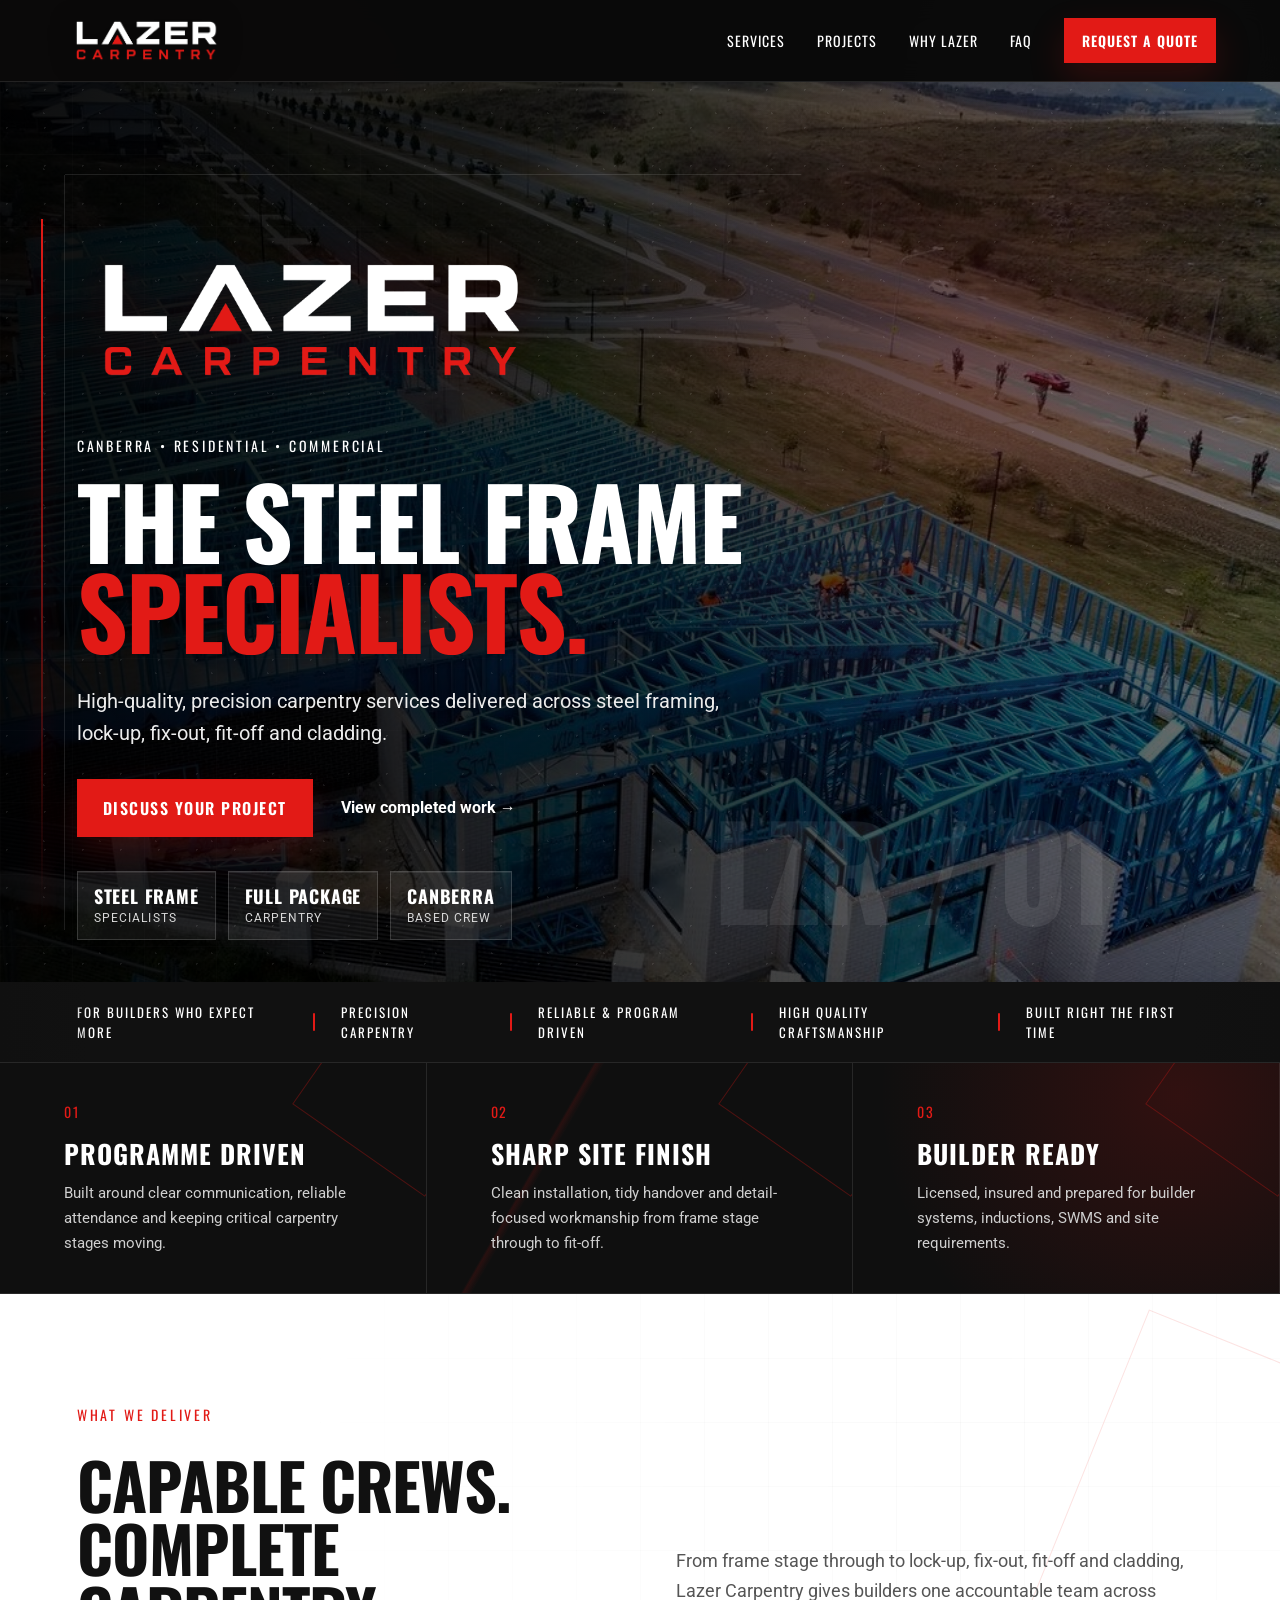
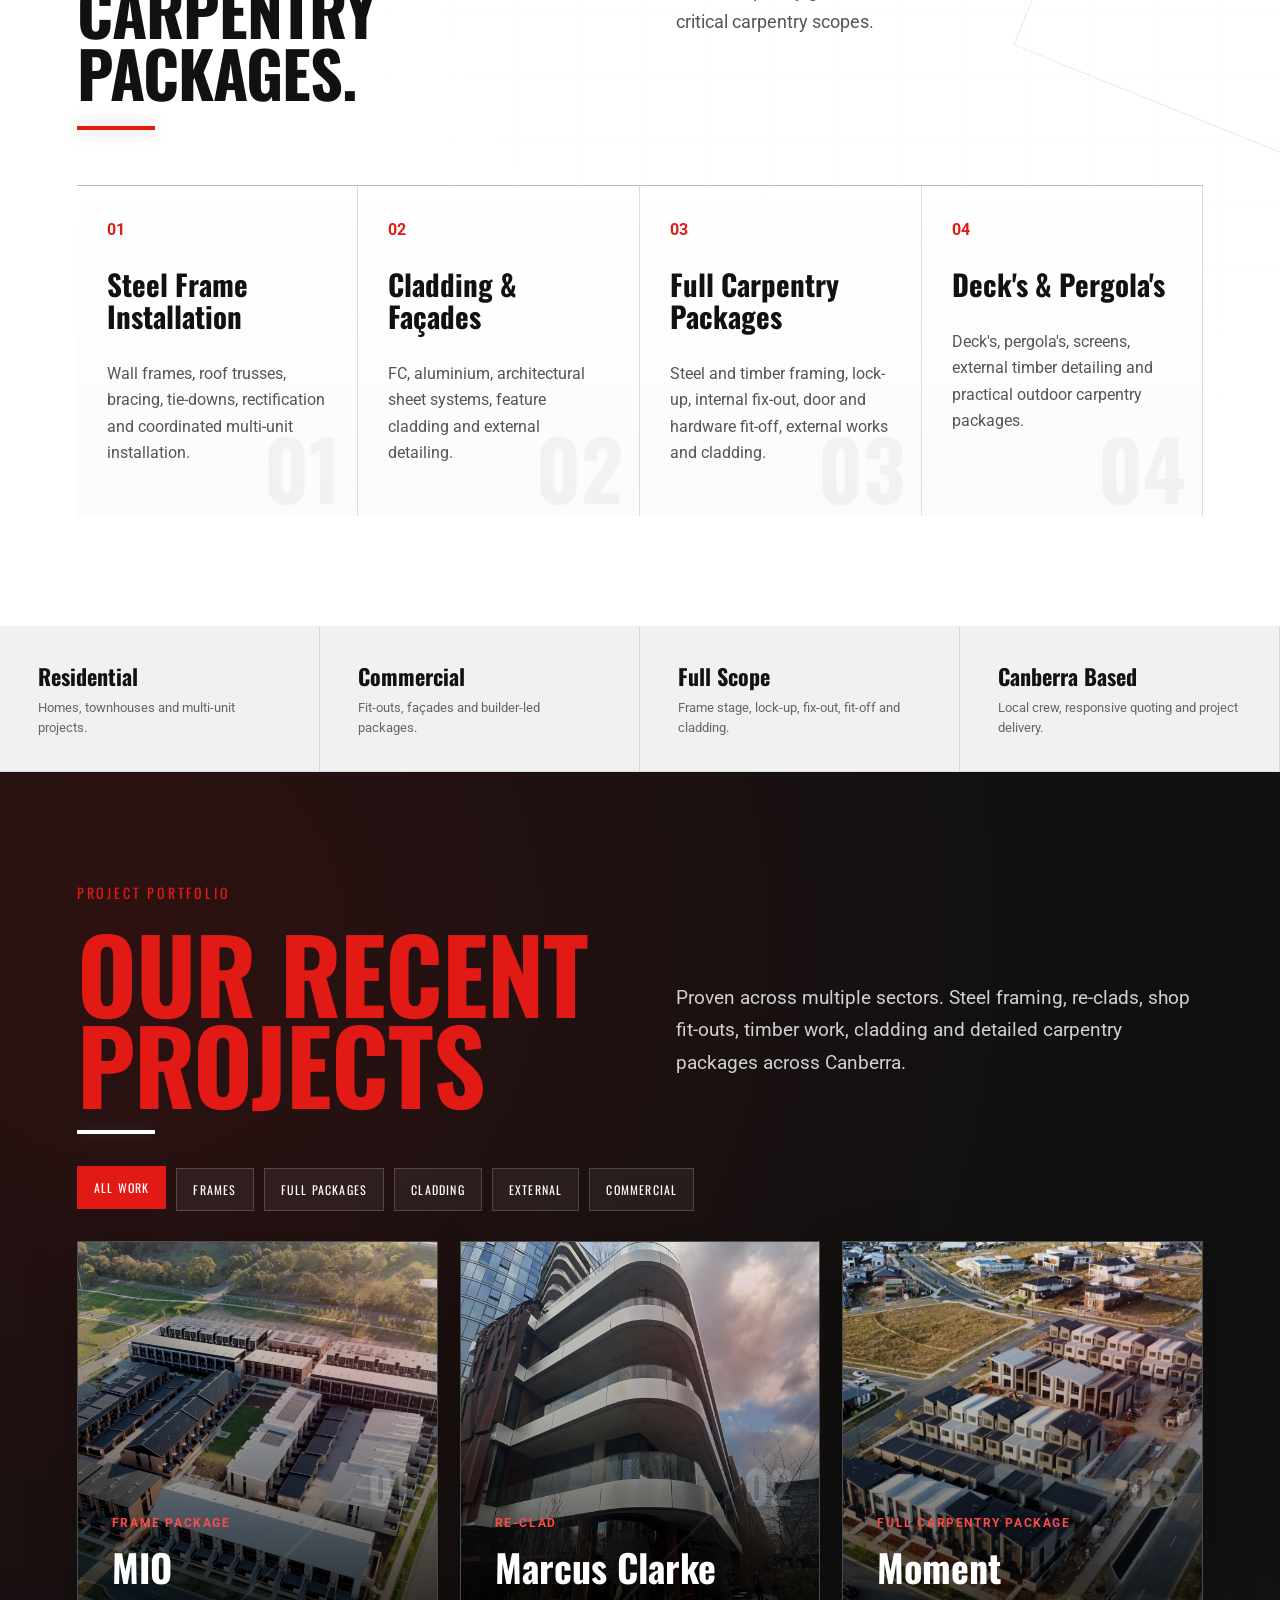
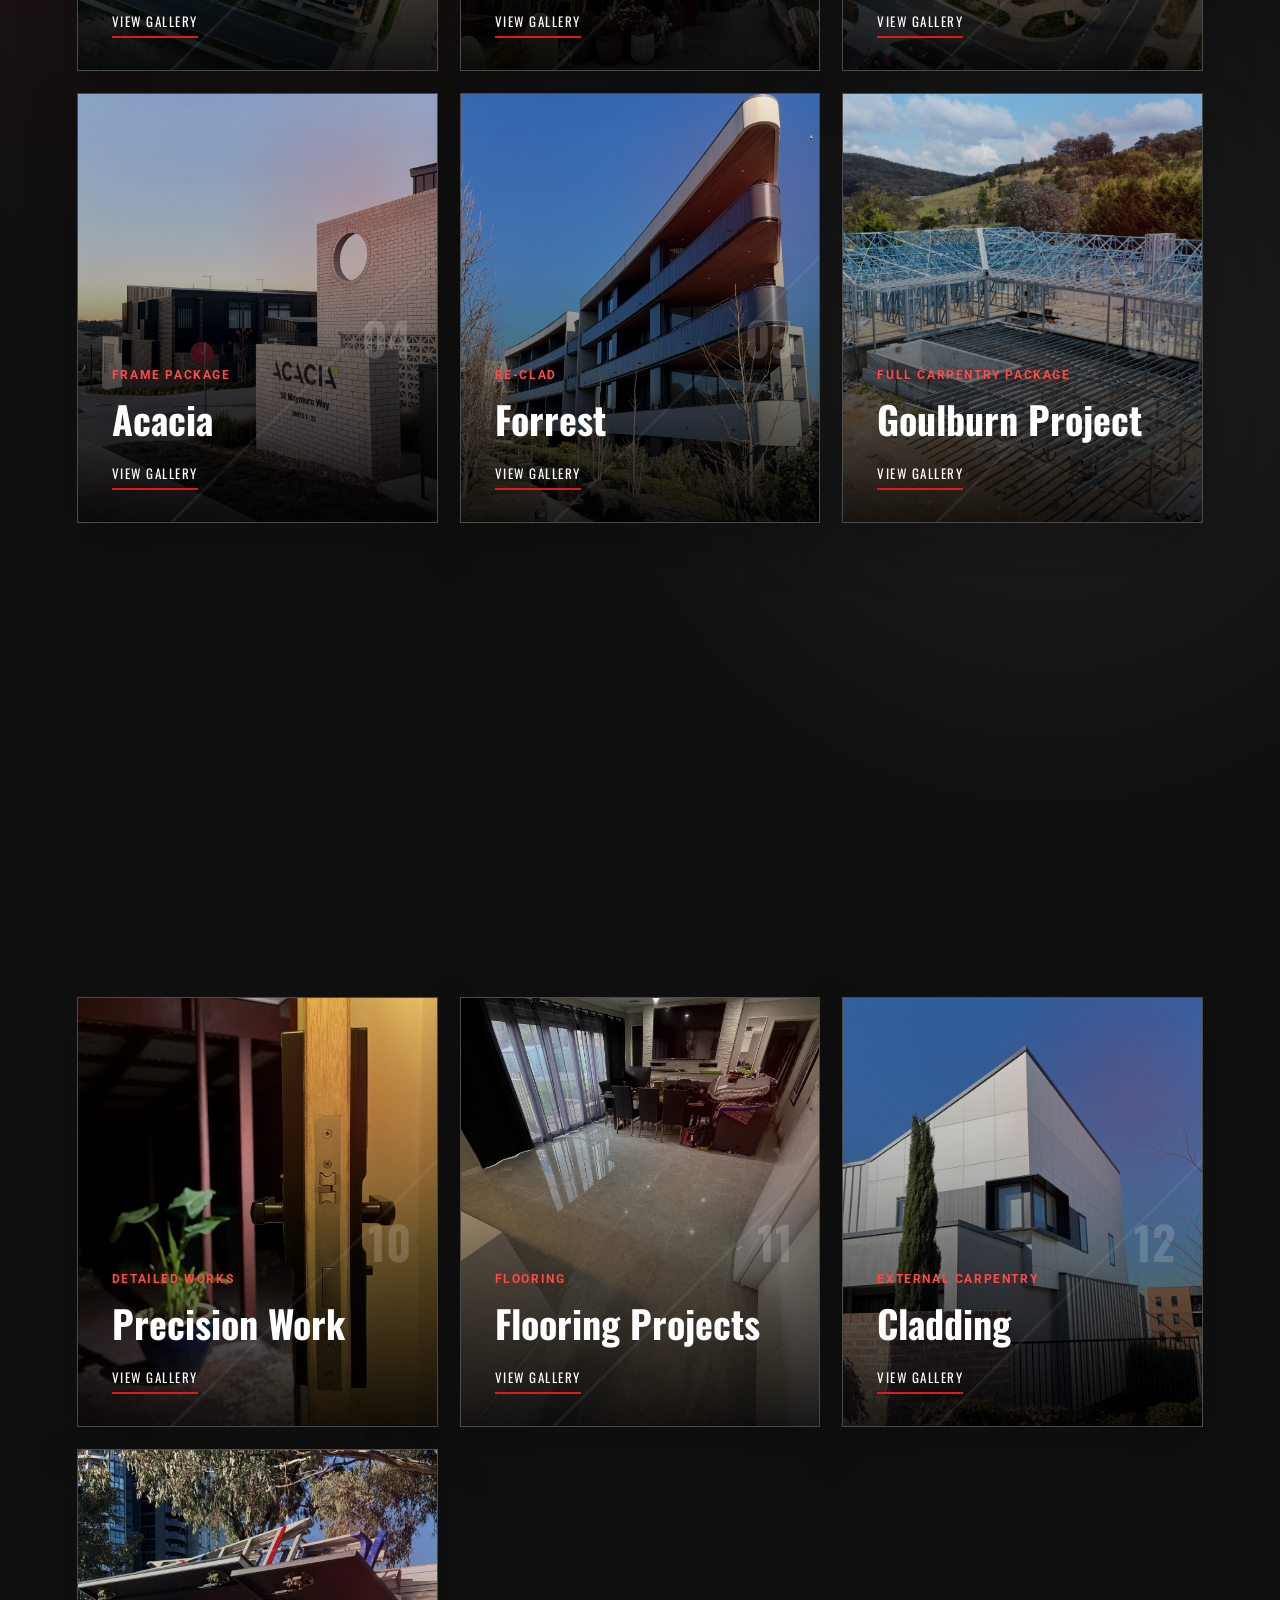
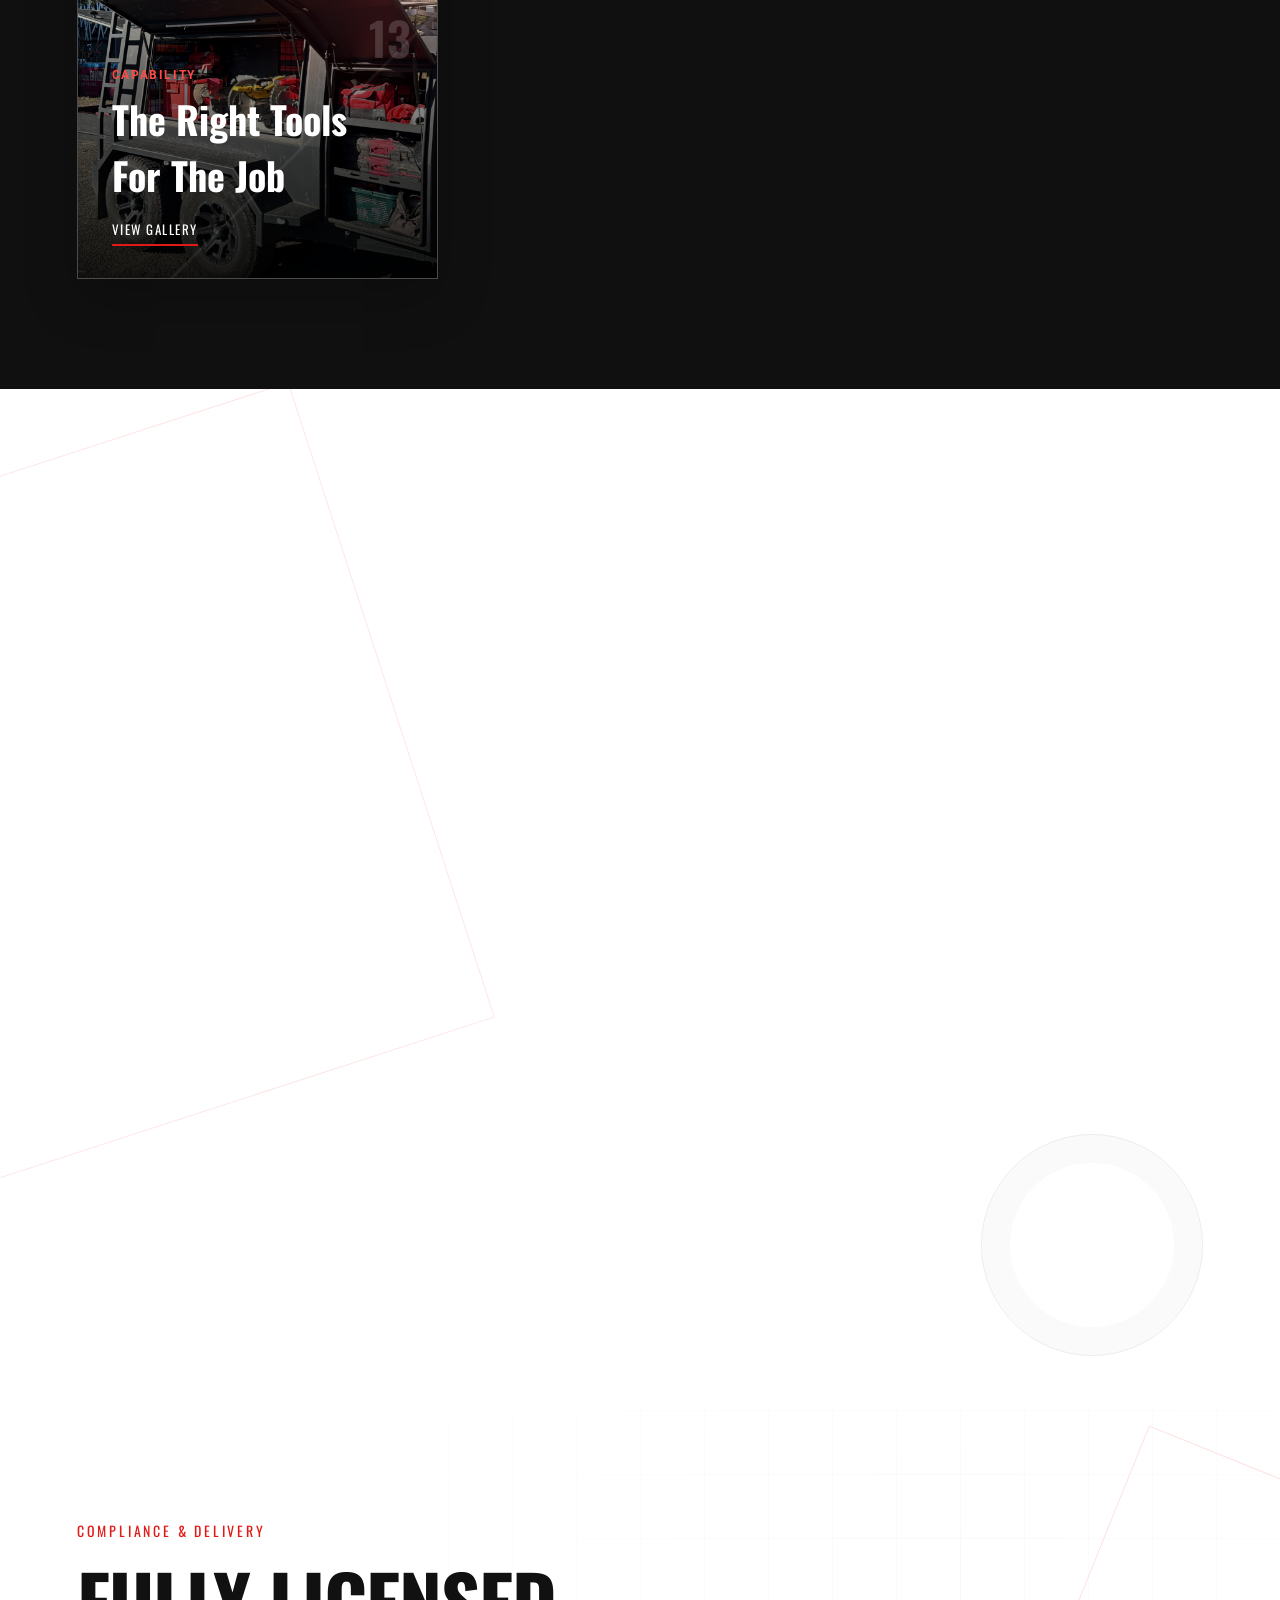
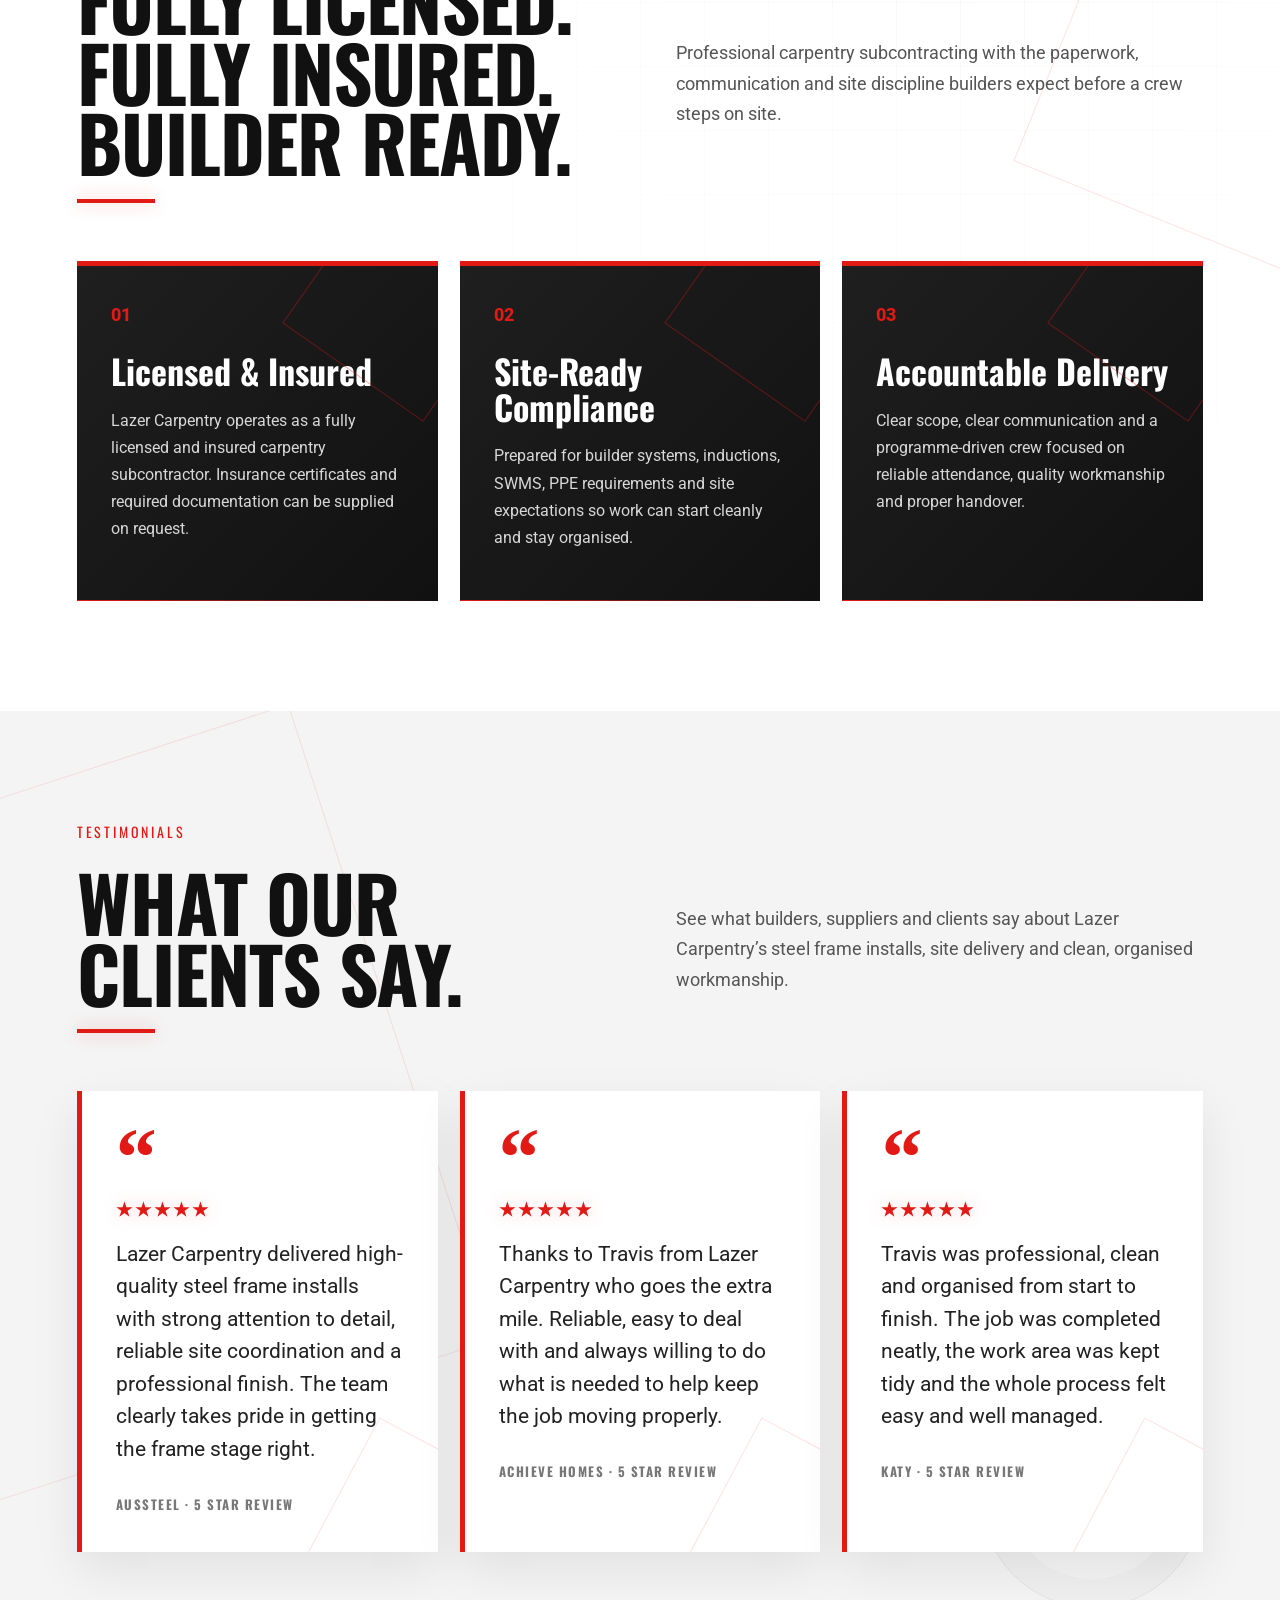
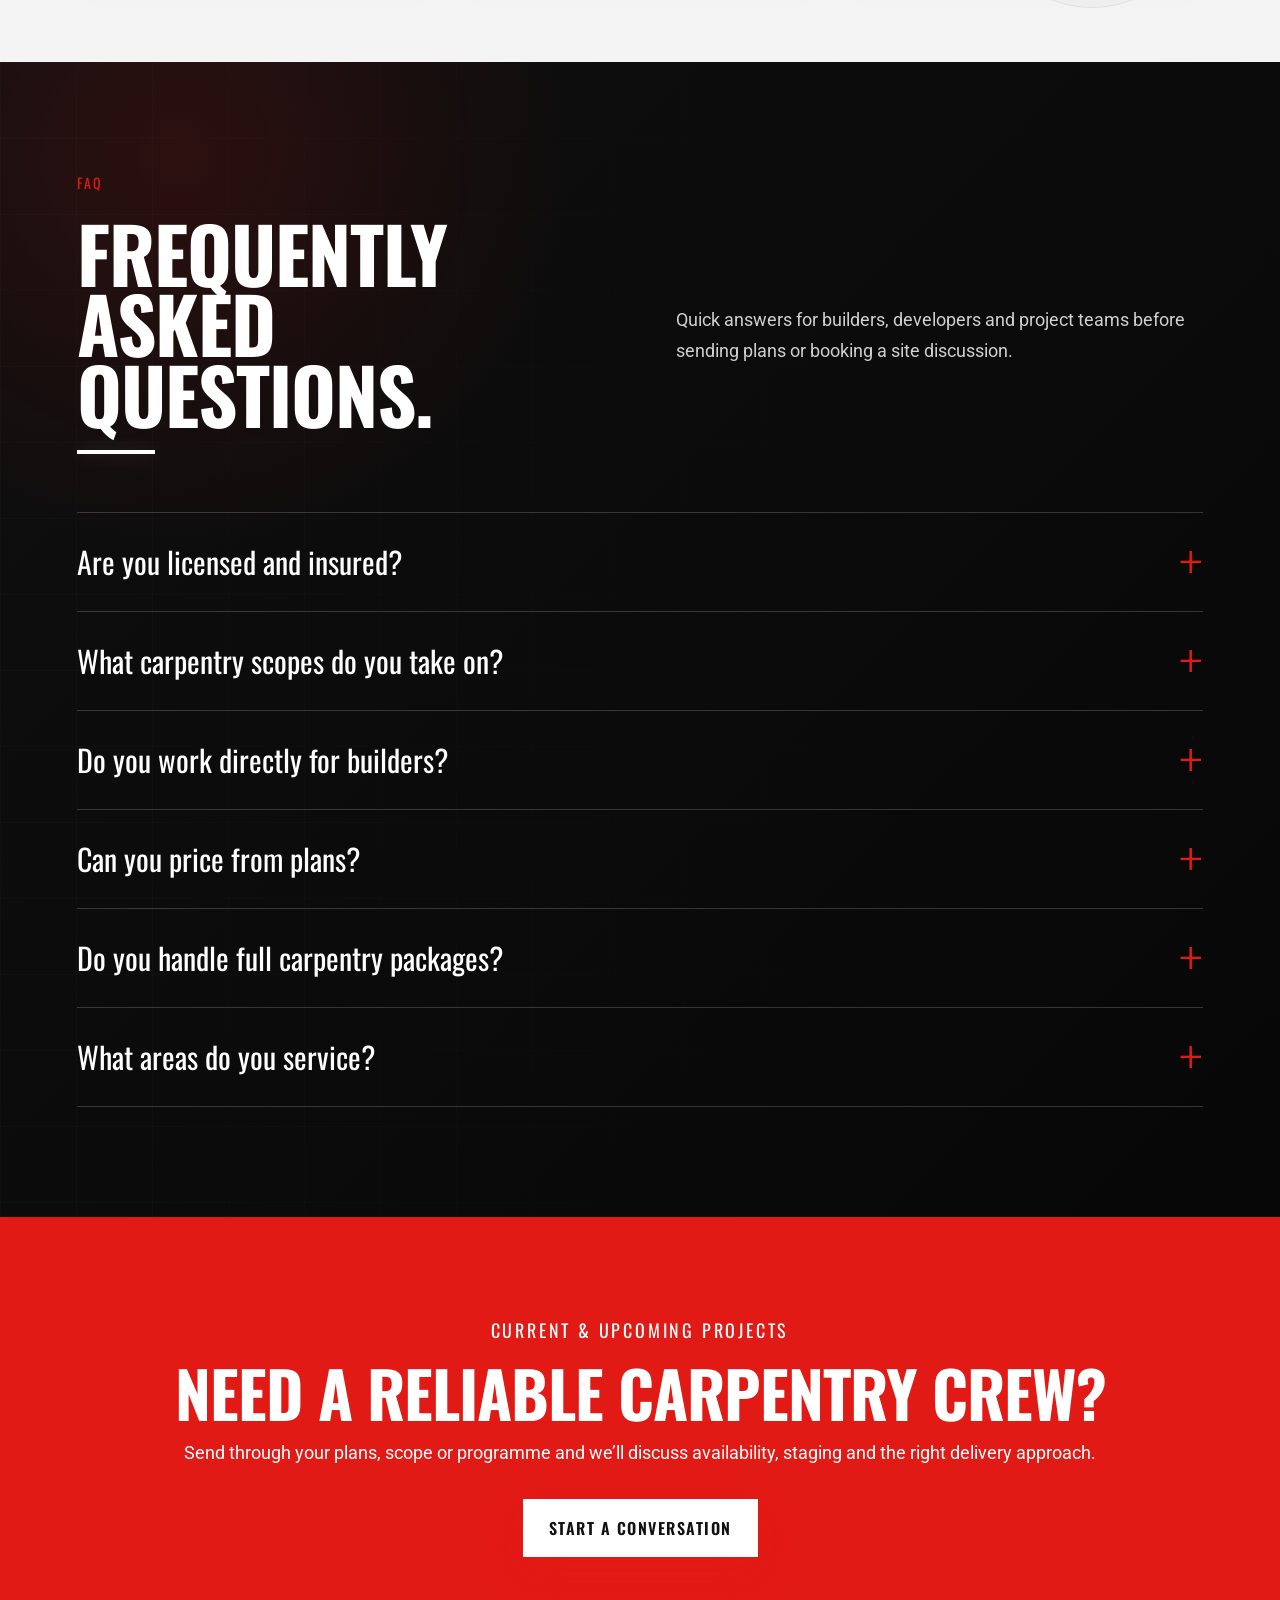
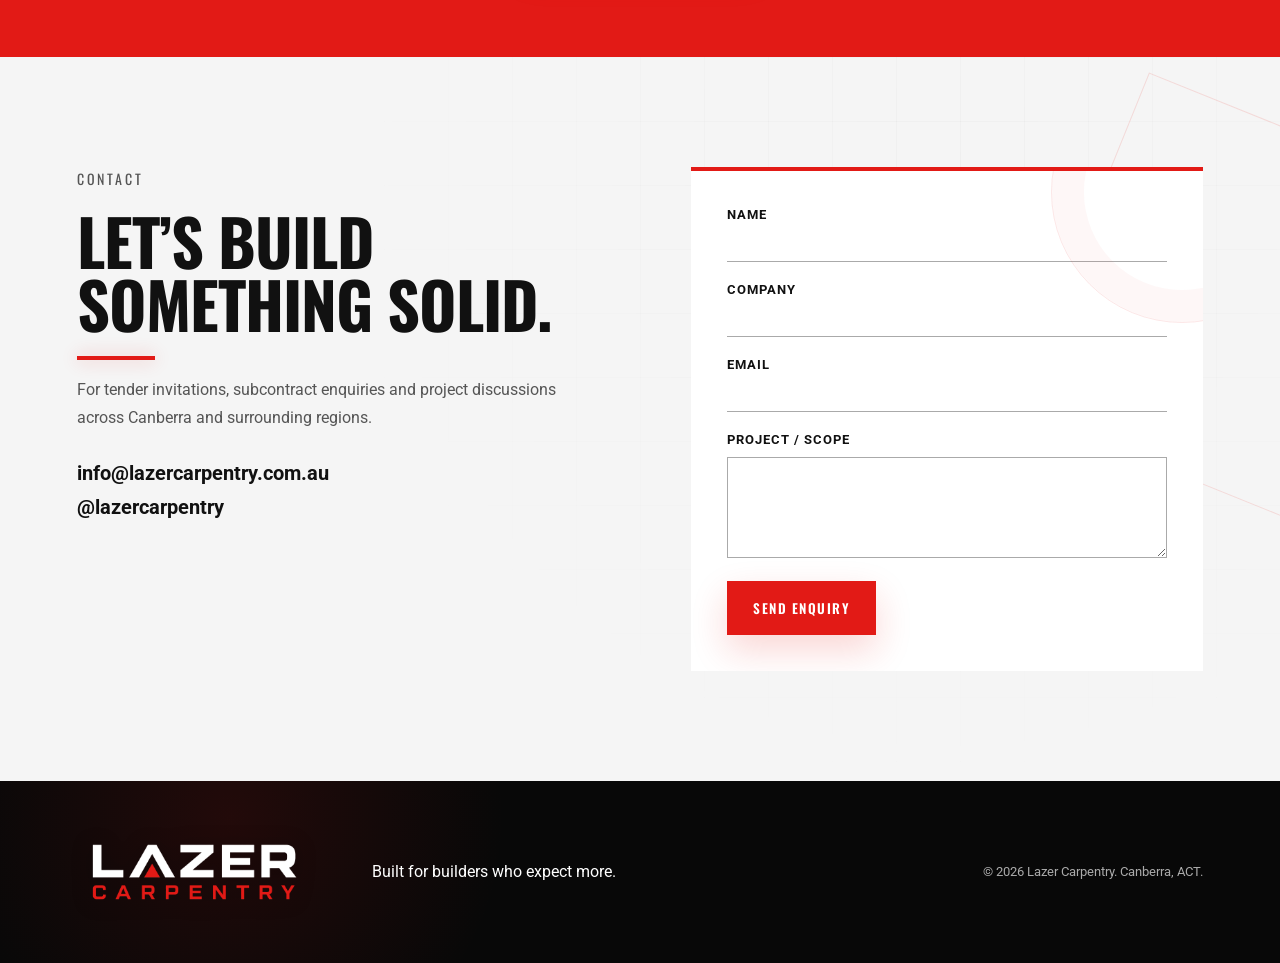
==== commit 12a8a14a: "Add files via upload V27 architectural premium upgrade" ====
--- a/index.html
+++ b/index.html
@@ -8,12 +8,17 @@
   <link rel="preconnect" href="https://fonts.googleapis.com">
   <link rel="preconnect" href="https://fonts.gstatic.com" crossorigin>
   <link href="https://fonts.googleapis.com/css2?family=Oswald:wght@500;600;700&family=Roboto:wght@400;500;700&display=swap" rel="stylesheet">
-  <link rel="stylesheet" href="styles.css?v=26">
+  <link rel="stylesheet" href="styles.css?v=27">
 </head>
 <body>
 <div class="scroll-progress" aria-hidden="true"></div>
+<div class="ambient-architecture" aria-hidden="true">
+  <span class="arch-shape arch-shape-one"></span>
+  <span class="arch-shape arch-shape-two"></span>
+  <span class="arch-shape arch-shape-three"></span>
+</div>
 <header class="nav">
-  <a href="#top" class="brand" aria-label="Lazer Carpentry home"><span class="logo-badge nav-badge"><img src="logo-transparent.png?v=26" alt="Lazer Carpentry logo"></span></a>
+  <a href="#top" class="brand" aria-label="Lazer Carpentry home"><span class="logo-badge nav-badge"><img src="logo-transparent.png?v=27" alt="Lazer Carpentry logo"></span></a>
   <button class="menu" aria-label="Open menu">☰</button>
   <nav>
     <a href="#services">Services</a>
@@ -26,12 +31,12 @@
 
 <main id="top">
 <section class="hero">
-  <img class="hero-bg" src="hero.jpg?v=26" alt="Aerial view of Lazer Carpentry steel frame project">
+  <img class="hero-bg" src="hero.jpg?v=27" alt="Aerial view of Lazer Carpentry steel frame project">
   <div class="shade"></div>
   <div class="hero-lines" aria-hidden="true"></div>
   <div class="hero-noise" aria-hidden="true"></div>
   <div class="hero-inner reveal">
-    <span class="logo-badge hero-badge"><img class="hero-logo" src="logo-transparent.png?v=26" alt="Lazer Carpentry logo"></span>
+    <span class="logo-badge hero-badge"><img class="hero-logo" src="logo-transparent.png?v=27" alt="Lazer Carpentry logo"></span>
     <p class="eyebrow">CANBERRA • RESIDENTIAL • COMMERCIAL</p>
     <h1>THE STEEL FRAME<br><span>SPECIALISTS.</span></h1>
     <p class="lead">High-quality, precision carpentry services delivered across steel framing, <span class="nowrap">lock-up</span>, <span class="nowrap">fix-out</span>, fit-off and cladding.</p>
@@ -47,7 +52,7 @@
 
 <section class="strip"><span>FOR BUILDERS WHO EXPECT MORE</span><i></i><span>PRECISION CARPENTRY</span><i></i><span>RELIABLE &amp; PROGRAM DRIVEN</span><i></i><span>HIGH QUALITY CRAFTSMANSHIP</span><i></i><span>BUILT RIGHT THE FIRST TIME</span></section>
 
-<section class="premium-rail" aria-label="Lazer Carpentry capability highlights">
+<section class="premium-rail architectural-panel" aria-label="Lazer Carpentry capability highlights">
   <article class="reveal">
     <span>01</span>
     <strong>Programme Driven</strong>
@@ -65,7 +70,7 @@
   </article>
 </section>
 
-<section id="services" class="section services">
+<section id="services" class="section services blueprint-section">
   <div class="section-head reveal"><p class="eyebrow red">WHAT WE DELIVER</p><h2>CAPABLE CREWS.<br>COMPLETE CARPENTRY PACKAGES.</h2><p>From frame stage through to lock-up, fix-out, fit-off and cladding, Lazer Carpentry gives builders one accountable team across critical carpentry scopes.</p></div>
   <div class="cards">
     <article class="reveal"><b>01</b><h3>Steel Frame Installation</h3><p>Wall frames, roof trusses, bracing, tie-downs, rectification and coordinated multi-unit installation.</p></article>
@@ -97,28 +102,28 @@
     <button type="button" data-filter="commercial">Commercial</button>
   </div>
   <div class="project-grid">
-    <a class="project-card" data-category="frame" href="gallery-mio.html"><figure class="project wide reveal"><img src="project-mio.jpg?v=26" alt="MIO project"><figcaption><span>Frame Package</span><h3>MIO</h3><em>View gallery</em></figcaption></figure></a>
-    <a class="project-card" data-category="cladding commercial" href="gallery-marcus-clarke.html"><figure class="project reveal"><img src="project-marcus-clarke-reclad.jpg?v=26" alt="Marcus Clarke Re-Clad project"><figcaption><span>Re-Clad</span><h3>Marcus Clarke</h3><em>View gallery</em></figcaption></figure></a>
-    <a class="project-card" data-category="package frame cladding" href="gallery-moment.html"><figure class="project reveal"><img src="project-moment.jpg?v=26" alt="Moment project"><figcaption><span>Full Carpentry Package</span><h3>Moment</h3><em>View gallery</em></figcaption></figure></a>
-    <a class="project-card" data-category="frame" href="gallery-acacia.html"><figure class="project reveal"><img src="project-acacia.jpg?v=26" alt="Acacia project"><figcaption><span>Frame Package</span><h3>Acacia</h3><em>View gallery</em></figcaption></figure></a>
-    <a class="project-card" data-category="cladding external" href="gallery-forrest.html"><figure class="project reveal"><img src="project-forrest-reclad.jpg?v=26" alt="Forrest Re-Clad project"><figcaption><span>Re-Clad</span><h3>Forrest</h3><em>View gallery</em></figcaption></figure></a>
-    <a class="project-card" data-category="package frame cladding external" href="gallery-goulburn-project.html"><figure class="project reveal"><img src="project-goulburn-project.jpg?v=26" alt="Goulburn Project"><figcaption><span>Full Carpentry Package</span><h3>Goulburn Project</h3><em>View gallery</em></figcaption></figure></a>
-    <a class="project-card" data-category="frame external" href="gallery-timber-projects.html"><figure class="project reveal"><img src="project-timber-frames.jpg?v=26" alt="Timber Frames project"><figcaption><span>Timber Frames</span><h3>Timber Projects</h3><em>View gallery</em></figcaption></figure></a>
-    <a class="project-card" data-category="external" href="gallery-decks-pergolas.html"><figure class="project reveal"><img src="project-decks-pergolas.jpg?v=26" alt="Deck's and Pergola's project"><figcaption><span>External Carpentry</span><h3>Deck's & Pergola's</h3><em>View gallery</em></figcaption></figure></a>
-    <a class="project-card" data-category="commercial" href="gallery-shop-fit-outs.html"><figure class="project reveal"><img src="project-shop-fitouts.jpg?v=26" alt="Shop Fit-Outs project"><figcaption><span>Commercial Fit-Out</span><h3>Shop Fit-Outs</h3><em>View gallery</em></figcaption></figure></a>
-    <a class="project-card" data-category="commercial external" href="gallery-precision-work.html"><figure class="project reveal"><img src="project-detailed-works.jpg?v=26" alt="Detailed Works project"><figcaption><span>Detailed Works</span><h3>Precision Work</h3><em>View gallery</em></figcaption></figure></a>
-    <a class="project-card" data-category="external" href="gallery-flooring-projects.html"><figure class="project reveal"><img src="project-flooring.jpg?v=26" alt="Flooring project"><figcaption><span>Flooring</span><h3>Flooring Projects</h3><em>View gallery</em></figcaption></figure></a>
-    <a class="project-card" data-category="cladding external" href="gallery-cladding.html"><figure class="project reveal"><img src="project-cladding.jpg?v=26" alt="Cladding project"><figcaption><span>External Carpentry</span><h3>Cladding</h3><em>View gallery</em></figcaption></figure></a>
-    <a class="project-card" data-category="all capability" href="gallery-tools.html"><figure class="project wide reveal"><img src="project-tools.jpg?v=26" alt="The Right Tools For The Job project"><figcaption><span>Capability</span><h3>The Right Tools For The Job</h3><em>View gallery</em></figcaption></figure></a>
-  </div>
-</section>
-
-<section id="about" class="section about">
-  <div class="about-photo reveal"><img src="project-moment.jpg?v=26" alt="Lazer Carpentry project work"></div>
+    <a class="project-card" data-category="frame" href="gallery-mio.html"><figure class="project wide reveal"><img src="project-mio.jpg?v=27" alt="MIO project"><figcaption><span>Frame Package</span><h3>MIO</h3><em>View gallery</em></figcaption></figure></a>
+    <a class="project-card" data-category="cladding commercial" href="gallery-marcus-clarke.html"><figure class="project reveal"><img src="project-marcus-clarke-reclad.jpg?v=27" alt="Marcus Clarke Re-Clad project"><figcaption><span>Re-Clad</span><h3>Marcus Clarke</h3><em>View gallery</em></figcaption></figure></a>
+    <a class="project-card" data-category="package frame cladding" href="gallery-moment.html"><figure class="project reveal"><img src="project-moment.jpg?v=27" alt="Moment project"><figcaption><span>Full Carpentry Package</span><h3>Moment</h3><em>View gallery</em></figcaption></figure></a>
+    <a class="project-card" data-category="frame" href="gallery-acacia.html"><figure class="project reveal"><img src="project-acacia.jpg?v=27" alt="Acacia project"><figcaption><span>Frame Package</span><h3>Acacia</h3><em>View gallery</em></figcaption></figure></a>
+    <a class="project-card" data-category="cladding external" href="gallery-forrest.html"><figure class="project reveal"><img src="project-forrest-reclad.jpg?v=27" alt="Forrest Re-Clad project"><figcaption><span>Re-Clad</span><h3>Forrest</h3><em>View gallery</em></figcaption></figure></a>
+    <a class="project-card" data-category="package frame cladding external" href="gallery-goulburn-project.html"><figure class="project reveal"><img src="project-goulburn-project.jpg?v=27" alt="Goulburn Project"><figcaption><span>Full Carpentry Package</span><h3>Goulburn Project</h3><em>View gallery</em></figcaption></figure></a>
+    <a class="project-card" data-category="frame external" href="gallery-timber-projects.html"><figure class="project reveal"><img src="project-timber-frames.jpg?v=27" alt="Timber Frames project"><figcaption><span>Timber Frames</span><h3>Timber Projects</h3><em>View gallery</em></figcaption></figure></a>
+    <a class="project-card" data-category="external" href="gallery-decks-pergolas.html"><figure class="project reveal"><img src="project-decks-pergolas.jpg?v=27" alt="Deck's and Pergola's project"><figcaption><span>External Carpentry</span><h3>Deck's & Pergola's</h3><em>View gallery</em></figcaption></figure></a>
+    <a class="project-card" data-category="commercial" href="gallery-shop-fit-outs.html"><figure class="project reveal"><img src="project-shop-fitouts.jpg?v=27" alt="Shop Fit-Outs project"><figcaption><span>Commercial Fit-Out</span><h3>Shop Fit-Outs</h3><em>View gallery</em></figcaption></figure></a>
+    <a class="project-card" data-category="commercial external" href="gallery-precision-work.html"><figure class="project reveal"><img src="project-detailed-works.jpg?v=27" alt="Detailed Works project"><figcaption><span>Detailed Works</span><h3>Precision Work</h3><em>View gallery</em></figcaption></figure></a>
+    <a class="project-card" data-category="external" href="gallery-flooring-projects.html"><figure class="project reveal"><img src="project-flooring.jpg?v=27" alt="Flooring project"><figcaption><span>Flooring</span><h3>Flooring Projects</h3><em>View gallery</em></figcaption></figure></a>
+    <a class="project-card" data-category="cladding external" href="gallery-cladding.html"><figure class="project reveal"><img src="project-cladding.jpg?v=27" alt="Cladding project"><figcaption><span>External Carpentry</span><h3>Cladding</h3><em>View gallery</em></figcaption></figure></a>
+    <a class="project-card" data-category="all capability" href="gallery-tools.html"><figure class="project wide reveal"><img src="project-tools.jpg?v=27" alt="The Right Tools For The Job project"><figcaption><span>Capability</span><h3>The Right Tools For The Job</h3><em>View gallery</em></figcaption></figure></a>
+  </div>
+</section>
+
+<section id="about" class="section about architectural-section">
+  <div class="about-photo reveal"><img src="project-moment.jpg?v=27" alt="Lazer Carpentry project work"></div>
   <div class="about-copy reveal"><p class="eyebrow red">WHY LAZER</p><h2>BUILT FOR BUILDERS<br>WHO EXPECT MORE.</h2><p>Lazer Carpentry is a Canberra-based subcontracting team built around accurate work, clear communication and dependable delivery. We understand the pressure of construction programmes and the value of a crew that arrives prepared, coordinates properly and leaves a sharp result.</p><ul><li>Experienced site leadership</li><li>Residential, townhouse and commercial capability</li><li>Quality-focused installation and finish</li><li>Responsive quoting and project communication</li></ul><a class="btn darkbtn" href="#contact">Work with Lazer</a></div>
 </section>
 
-<section id="compliance" class="section compliance">
+<section id="compliance" class="section compliance blueprint-section">
   <div class="proof-head reveal">
     <p class="eyebrow red">COMPLIANCE & DELIVERY</p>
     <h2>FULLY LICENSED.<br>FULLY INSURED.<br>BUILDER READY.</h2>
@@ -143,7 +148,7 @@
   </div>
 </section>
 
-<section id="testimonials" class="section testimonials">
+<section id="testimonials" class="section testimonials architectural-section">
   <div class="testimonial-head reveal">
     <p class="eyebrow red">TESTIMONIALS</p>
     <h2>WHAT OUR<br>CLIENTS SAY.</h2>
@@ -171,7 +176,7 @@
   </div>
 </section>
 
-<section id="faq" class="section faq">
+<section id="faq" class="section faq architectural-dark">
   <div class="faq-head reveal">
     <p class="eyebrow red">FAQ</p>
     <h2>FREQUENTLY ASKED<br>QUESTIONS.</h2>
@@ -212,14 +217,14 @@
   <a class="btn light" href="#contact">Start a conversation</a>
 </section>
 
-<section id="contact" class="section contact">
+<section id="contact" class="section contact blueprint-section">
   <div class="reveal"><p class="eyebrow red">CONTACT</p><h2>LET’S BUILD<br>SOMETHING SOLID.</h2><p>For tender invitations, subcontract enquiries and project discussions across Canberra and surrounding regions.</p><div class="contact-lines"><a href="mailto:info@lazercarpentry.com.au">info@lazercarpentry.com.au</a><a href="https://instagram.com/lazercarpentry">@lazercarpentry</a></div></div>
   <form class="reveal" action="mailto:info@lazercarpentry.com.au" method="post" enctype="text/plain"><label>Name<input name="Name" required></label><label>Company<input name="Company"></label><label>Email<input type="email" name="Email" required></label><label>Project / scope<textarea name="Project" rows="5" required></textarea></label><button class="btn" type="submit">Send enquiry</button></form>
 </section>
 </main>
 
-<footer><span class="logo-badge footer-badge"><img class="footer-logo" src="logo-transparent.png?v=26" alt="Lazer Carpentry logo"></span><p>Built for builders who expect more.</p><span>© 2026 Lazer Carpentry. Canberra, ACT.</span></footer>
+<footer><span class="logo-badge footer-badge"><img class="footer-logo" src="logo-transparent.png?v=27" alt="Lazer Carpentry logo"></span><p>Built for builders who expect more.</p><span>© 2026 Lazer Carpentry. Canberra, ACT.</span></footer>
 <div class="mobile-actions"><a href="mailto:info@lazercarpentry.com.au">Email</a><a href="https://instagram.com/lazercarpentry">Instagram</a></div>
-<script src="script.js?v=26"></script>
+<script src="script.js?v=27"></script>
 </body>
 </html>
--- a/styles.css
+++ b/styles.css
@@ -265,3 +265,118 @@
 @media(prefers-reduced-motion:reduce){
   *,*:before,*:after{animation:none!important;transition:none!important;scroll-behavior:auto!important}
 }
+
+
+/* V27 Architectural Premium Pass */
+body{position:relative}
+.ambient-architecture{position:fixed;inset:0;pointer-events:none;z-index:0;overflow:hidden;opacity:.9}
+.ambient-architecture:before{content:"";position:absolute;inset:0;background:
+  radial-gradient(circle at 14% 18%,rgba(226,26,22,.12),transparent 23%),
+  radial-gradient(circle at 85% 10%,rgba(255,255,255,.08),transparent 19%),
+  radial-gradient(circle at 80% 78%,rgba(226,26,22,.08),transparent 24%);
+filter:blur(.2px)}
+.arch-shape{position:absolute;display:block;border:1px solid rgba(255,255,255,.08);background:linear-gradient(135deg,rgba(255,255,255,.035),rgba(255,255,255,0));transform:rotate(-12deg);opacity:.58}
+.arch-shape:before,.arch-shape:after{content:"";position:absolute;inset:18px;border:1px solid rgba(226,26,22,.08)}
+.arch-shape:after{inset:36px;border-color:rgba(255,255,255,.06)}
+.arch-shape-one{width:430px;height:430px;left:-150px;top:13vh;animation:archFloatOne 20s ease-in-out infinite alternate}
+.arch-shape-two{width:620px;height:260px;right:-230px;top:33vh;border-radius:260px 0 0 260px;animation:archFloatTwo 26s ease-in-out infinite alternate}
+.arch-shape-three{width:520px;height:520px;right:12vw;bottom:-310px;transform:rotate(24deg);animation:archFloatThree 24s ease-in-out infinite alternate}
+@keyframes archFloatOne{from{transform:rotate(-12deg) translate3d(0,0,0)}to{transform:rotate(-7deg) translate3d(24px,34px,0)}}
+@keyframes archFloatTwo{from{transform:rotate(8deg) translate3d(0,0,0)}to{transform:rotate(3deg) translate3d(-30px,28px,0)}}
+@keyframes archFloatThree{from{transform:rotate(24deg) translate3d(0,0,0)}to{transform:rotate(18deg) translate3d(28px,-24px,0)}}
+
+.nav,.hero,.strip,.premium-rail,.section,.cta,footer,.mobile-actions,.gallery-main{position:relative;z-index:1}
+.hero:before{content:"";position:absolute;inset:92px 5vw 52px;border:1px solid rgba(255,255,255,.105);z-index:1;pointer-events:none;clip-path:polygon(0 0,64% 0,64% 1px,0 1px,0 100%,1px 100%,1px 0)}
+.hero-inner:before{content:"";position:absolute;left:-36px;top:95px;width:2px;height:calc(100% - 115px);background:linear-gradient(var(--red),rgba(226,26,22,0));box-shadow:0 0 20px rgba(226,26,22,.38)}
+.hero-inner:after{content:"LZR / 01";position:absolute;right:-8vw;bottom:22px;color:rgba(255,255,255,.08);font-family:Oswald,Arial,sans-serif;font-size:clamp(68px,10vw,160px);line-height:.8;font-weight:700;letter-spacing:-4px;pointer-events:none}
+.hero-logo{filter:drop-shadow(0 8px 26px rgba(0,0,0,.65)) drop-shadow(0 0 18px rgba(226,26,22,.12))}
+.hero-proof span{box-shadow:inset 0 1px 0 rgba(255,255,255,.08),0 18px 42px rgba(0,0,0,.18)}
+
+.strip{box-shadow:0 16px 42px rgba(0,0,0,.12)}
+.strip:before,.strip:after{content:"";position:absolute;top:0;bottom:0;width:90px;pointer-events:none}
+.strip:before{left:0;background:linear-gradient(90deg,#101010,transparent)}
+.strip:after{right:0;background:linear-gradient(270deg,#101010,transparent)}
+
+.architectural-panel{position:relative;overflow:hidden}
+.architectural-panel:before{content:"";position:absolute;inset:0;background:
+  linear-gradient(120deg,transparent 0 42%,rgba(226,26,22,.12) 42.2%,transparent 42.8%),
+  radial-gradient(circle at 92% 14%,rgba(226,26,22,.16),transparent 25%);
+pointer-events:none}
+.premium-rail article{min-height:210px}
+.premium-rail article:hover{background:linear-gradient(135deg,rgba(255,255,255,.05),rgba(226,26,22,.06));}
+
+.blueprint-section,.architectural-section{position:relative;overflow:hidden}
+.blueprint-section:before{content:"";position:absolute;inset:0;background-image:
+  linear-gradient(rgba(0,0,0,.035) 1px,transparent 1px),
+  linear-gradient(90deg,rgba(0,0,0,.035) 1px,transparent 1px);
+background-size:64px 64px;mask-image:radial-gradient(circle at 74% 18%,#000,transparent 60%);opacity:.7;pointer-events:none}
+.blueprint-section:after{content:"";position:absolute;width:360px;height:360px;border:1px solid rgba(226,26,22,.12);right:-150px;top:70px;transform:rotate(22deg);pointer-events:none}
+.architectural-section:before{content:"";position:absolute;width:min(52vw,680px);height:min(52vw,680px);border:1px solid rgba(226,26,22,.1);left:-260px;top:80px;transform:rotate(-18deg);pointer-events:none}
+.architectural-section:after{content:"";position:absolute;right:6vw;bottom:54px;width:220px;height:220px;border-radius:50%;border:1px solid rgba(0,0,0,.08);box-shadow:inset 0 0 0 28px rgba(0,0,0,.018);pointer-events:none}
+.dark.architectural-dark,.faq.architectural-dark{position:relative;overflow:hidden;background:
+  radial-gradient(circle at 14% 8%,rgba(226,26,22,.14),transparent 26%),
+  linear-gradient(135deg,#0f0f0f,#070707)}
+.faq.architectural-dark:before{content:"";position:absolute;inset:0;background:
+  linear-gradient(rgba(255,255,255,.035) 1px,transparent 1px),
+  linear-gradient(90deg,rgba(255,255,255,.035) 1px,transparent 1px);
+background-size:76px 76px;opacity:.55;mask-image:linear-gradient(90deg,#000,transparent 76%);pointer-events:none}
+.section>*{position:relative;z-index:1}
+
+.section-head h2,.project-head h2,.about h2,.proof-head h2,.testimonial-head h2,.faq-head h2,.contact h2{position:relative}
+.section-head h2:after,.project-head h2:after,.about h2:after,.proof-head h2:after,.testimonial-head h2:after,.faq-head h2:after,.contact h2:after{content:"";display:block;width:78px;height:4px;background:var(--red);margin-top:22px;box-shadow:0 0 18px rgba(226,26,22,.32)}
+.project-head h2:after,.faq-head h2:after{background:#fff;box-shadow:0 0 18px rgba(255,255,255,.16)}
+
+.cards{counter-reset:service}
+.cards article{isolation:isolate}
+.cards article:after{content:"0" counter(service);counter-increment:service;position:absolute;right:16px;bottom:8px;font-family:Oswald,Arial,sans-serif;font-size:82px;line-height:1;color:rgba(0,0,0,.04);font-weight:700;z-index:-1}
+.cards article:hover:after{color:rgba(226,26,22,.075)}
+.project-grid{counter-reset:project}
+.project-card{counter-increment:project}
+.project figcaption:before{content:"0" counter(project);position:absolute;right:26px;top:40px;color:rgba(255,255,255,.17);font-family:Oswald,Arial,sans-serif;font-size:46px;font-weight:700;line-height:1}
+.project-card:nth-child(n+10) .project figcaption:before{content:counter(project)}
+.project:after{background:
+  radial-gradient(circle at 80% 25%,rgba(226,26,22,.16),transparent 34%),
+  linear-gradient(135deg,transparent 0 66%,rgba(255,255,255,.08) 66.2%,transparent 66.8%)}
+.project-card:hover .project span{color:#fff}
+.project-card:hover .project h3{text-shadow:0 10px 34px rgba(0,0,0,.55)}
+
+.proof-card{background:
+  linear-gradient(135deg,rgba(255,255,255,.06),rgba(255,255,255,0)),
+  #111}
+.proof-card:before{content:"";position:absolute;left:0;right:0;bottom:0;height:1px;background:linear-gradient(90deg,var(--red),transparent)}
+.testimonial-card{position:relative;overflow:hidden}
+.testimonial-card:after{content:"";position:absolute;right:-56px;bottom:-56px;width:160px;height:160px;border:1px solid rgba(226,26,22,.12);transform:rotate(28deg)}
+.contact form{position:relative;overflow:hidden}
+.contact form:before{content:"";position:absolute;right:-110px;top:-110px;width:260px;height:260px;border-radius:50%;border:1px solid rgba(226,26,22,.1);box-shadow:inset 0 0 0 32px rgba(226,26,22,.03);pointer-events:none}
+footer{background:
+  radial-gradient(circle at 18% 20%,rgba(226,26,22,.12),transparent 26%),
+  #080808}
+
+.gallery-main:after{content:"";position:absolute;right:-180px;top:100px;width:520px;height:520px;border:1px solid rgba(226,26,22,.11);transform:rotate(19deg);pointer-events:none}
+.gallery-hero:before{content:"";position:absolute;left:0;top:0;width:110px;height:110px;border-top:2px solid var(--red);border-left:2px solid var(--red);pointer-events:none}
+.gallery-hero:after{content:"";position:absolute;right:0;bottom:0;width:110px;height:110px;border-right:2px solid rgba(255,255,255,.22);border-bottom:2px solid rgba(255,255,255,.22);pointer-events:none}
+.gallery-grid{counter-reset:gallery}
+.gallery-item{counter-increment:gallery}
+.gallery-item:after{content:counter(gallery,decimal-leading-zero);position:absolute;right:12px;bottom:10px;z-index:2;color:rgba(255,255,255,.7);font-family:Oswald,Arial,sans-serif;font-size:14px;letter-spacing:1px;background:rgba(0,0,0,.38);padding:5px 7px}
+.gallery-item:hover:after{background:var(--red);color:#fff}
+
+@media(max-width:900px){
+  .hero:before{inset:88px 4vw 34px}
+  .hero-inner:before,.hero-inner:after{display:none}
+  .architectural-section:after{display:none}
+}
+@media(max-width:580px){
+  .ambient-architecture{opacity:.55}
+  .arch-shape-one{width:250px;height:250px;left:-140px}
+  .arch-shape-two{display:none}
+  .arch-shape-three{width:320px;height:320px;right:-170px;bottom:-210px}
+  .hero:before{display:none}
+  .section-head h2:after,.project-head h2:after,.about h2:after,.proof-head h2:after,.testimonial-head h2:after,.faq-head h2:after,.contact h2:after{width:56px;height:3px;margin-top:16px}
+  .blueprint-section:after,.architectural-section:before{display:none}
+  .cards article:after{font-size:66px}
+  .project figcaption:before{font-size:34px;right:22px;top:42px}
+  .gallery-hero:before,.gallery-hero:after{width:74px;height:74px}
+}
+@media(prefers-reduced-motion:reduce){
+  .arch-shape,.hero-bg,.cta:before{animation:none!important}
+}
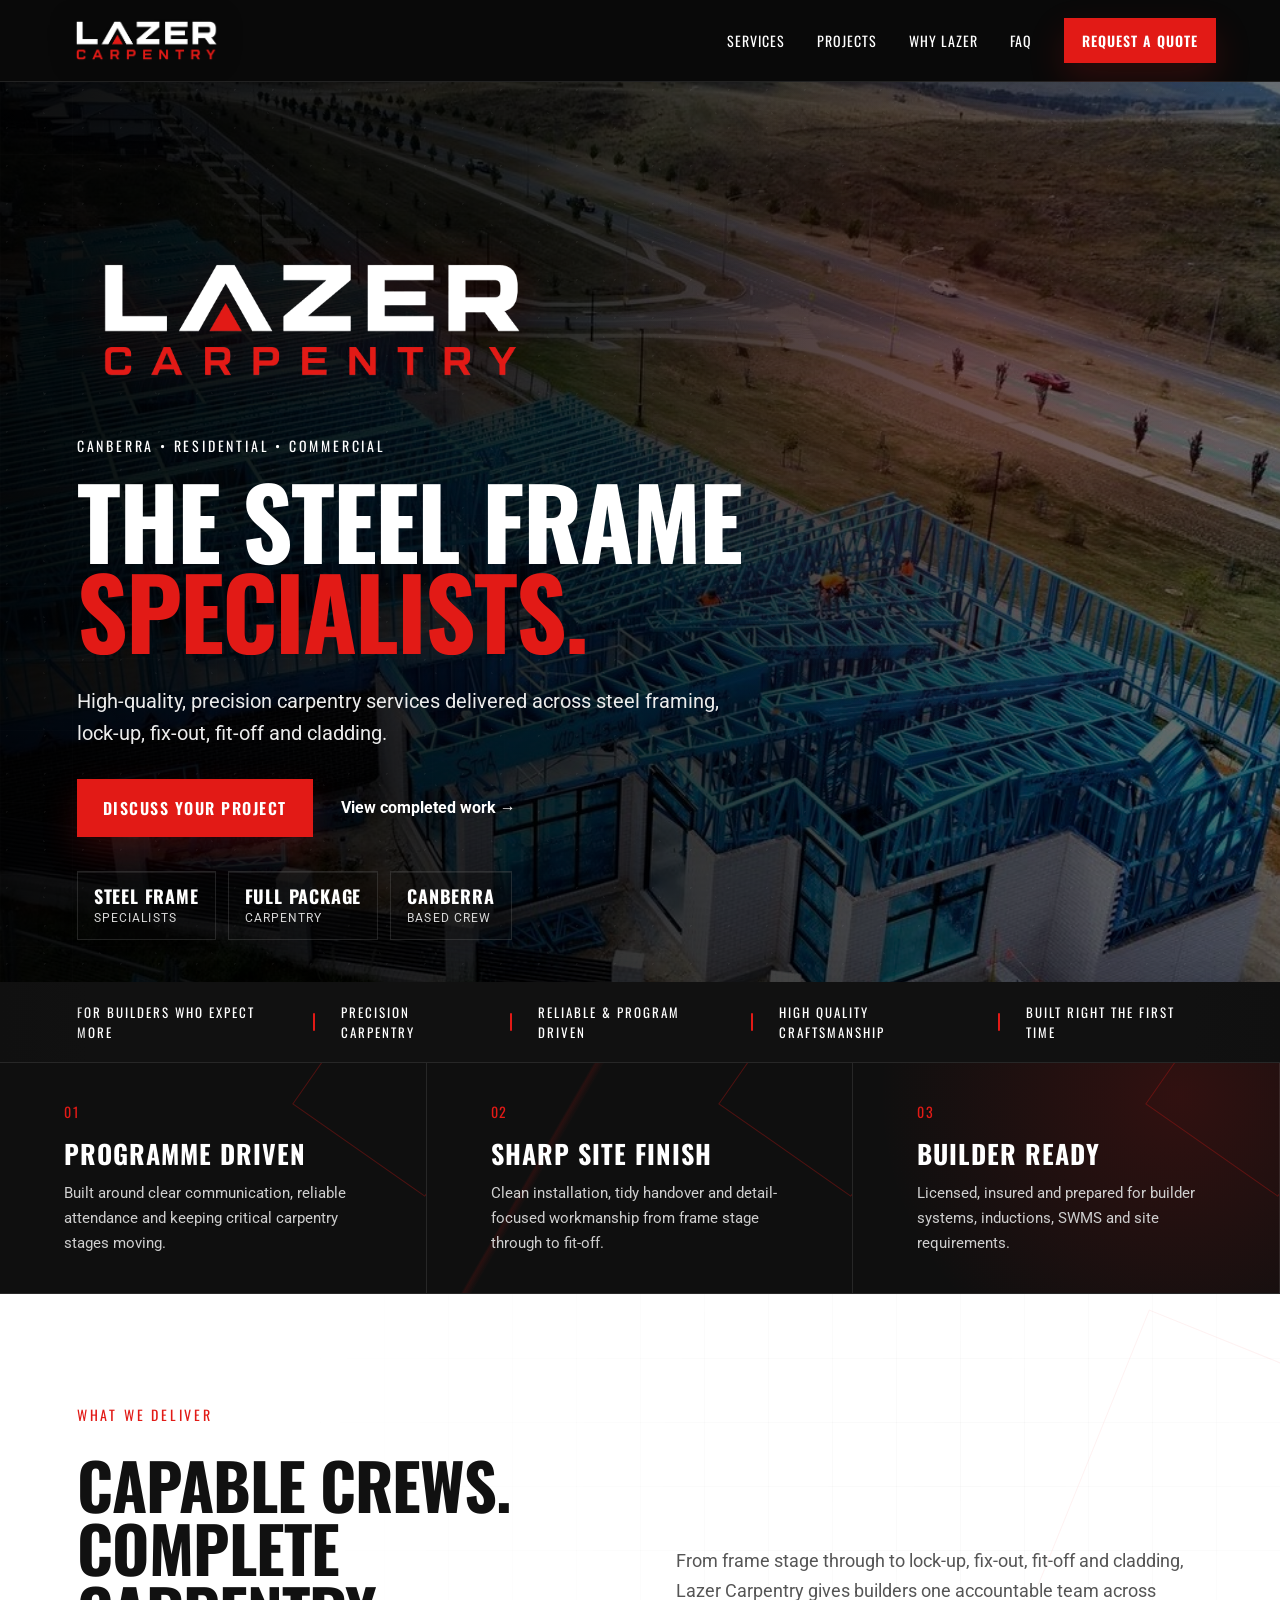
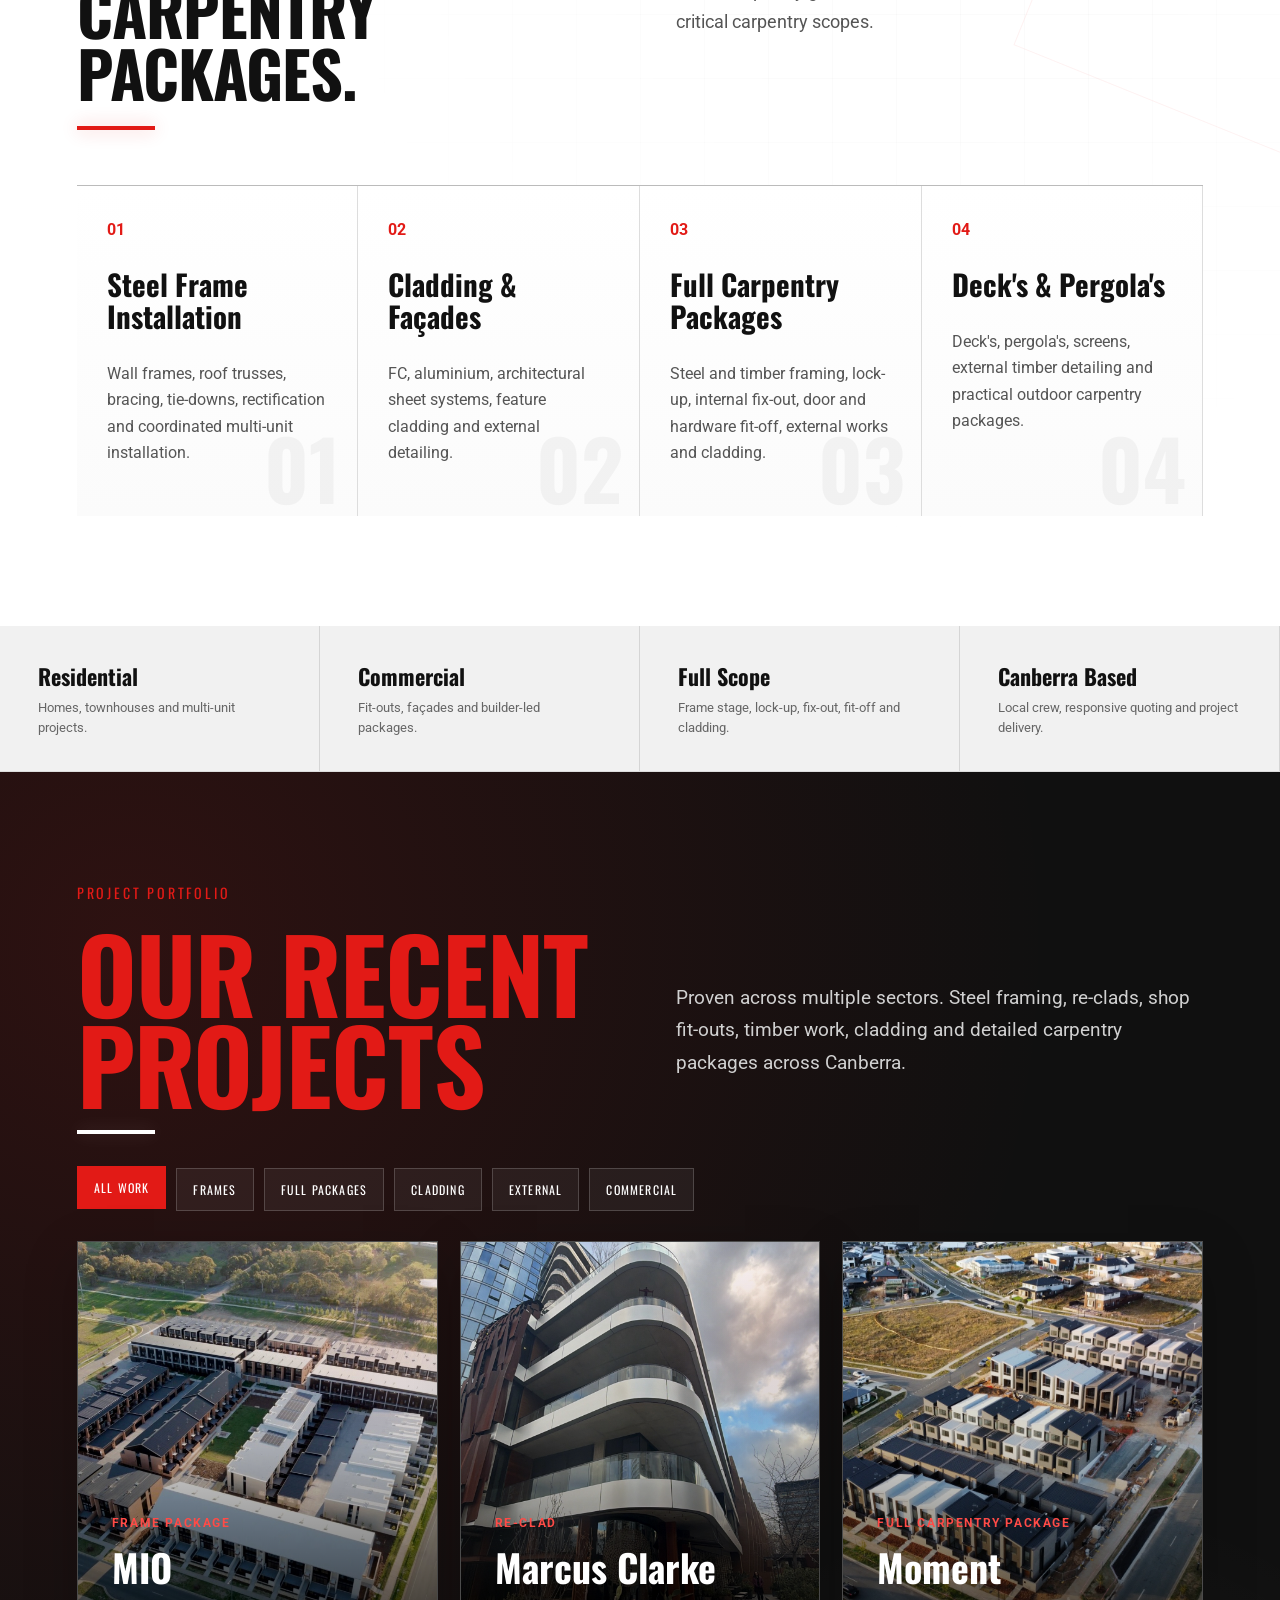
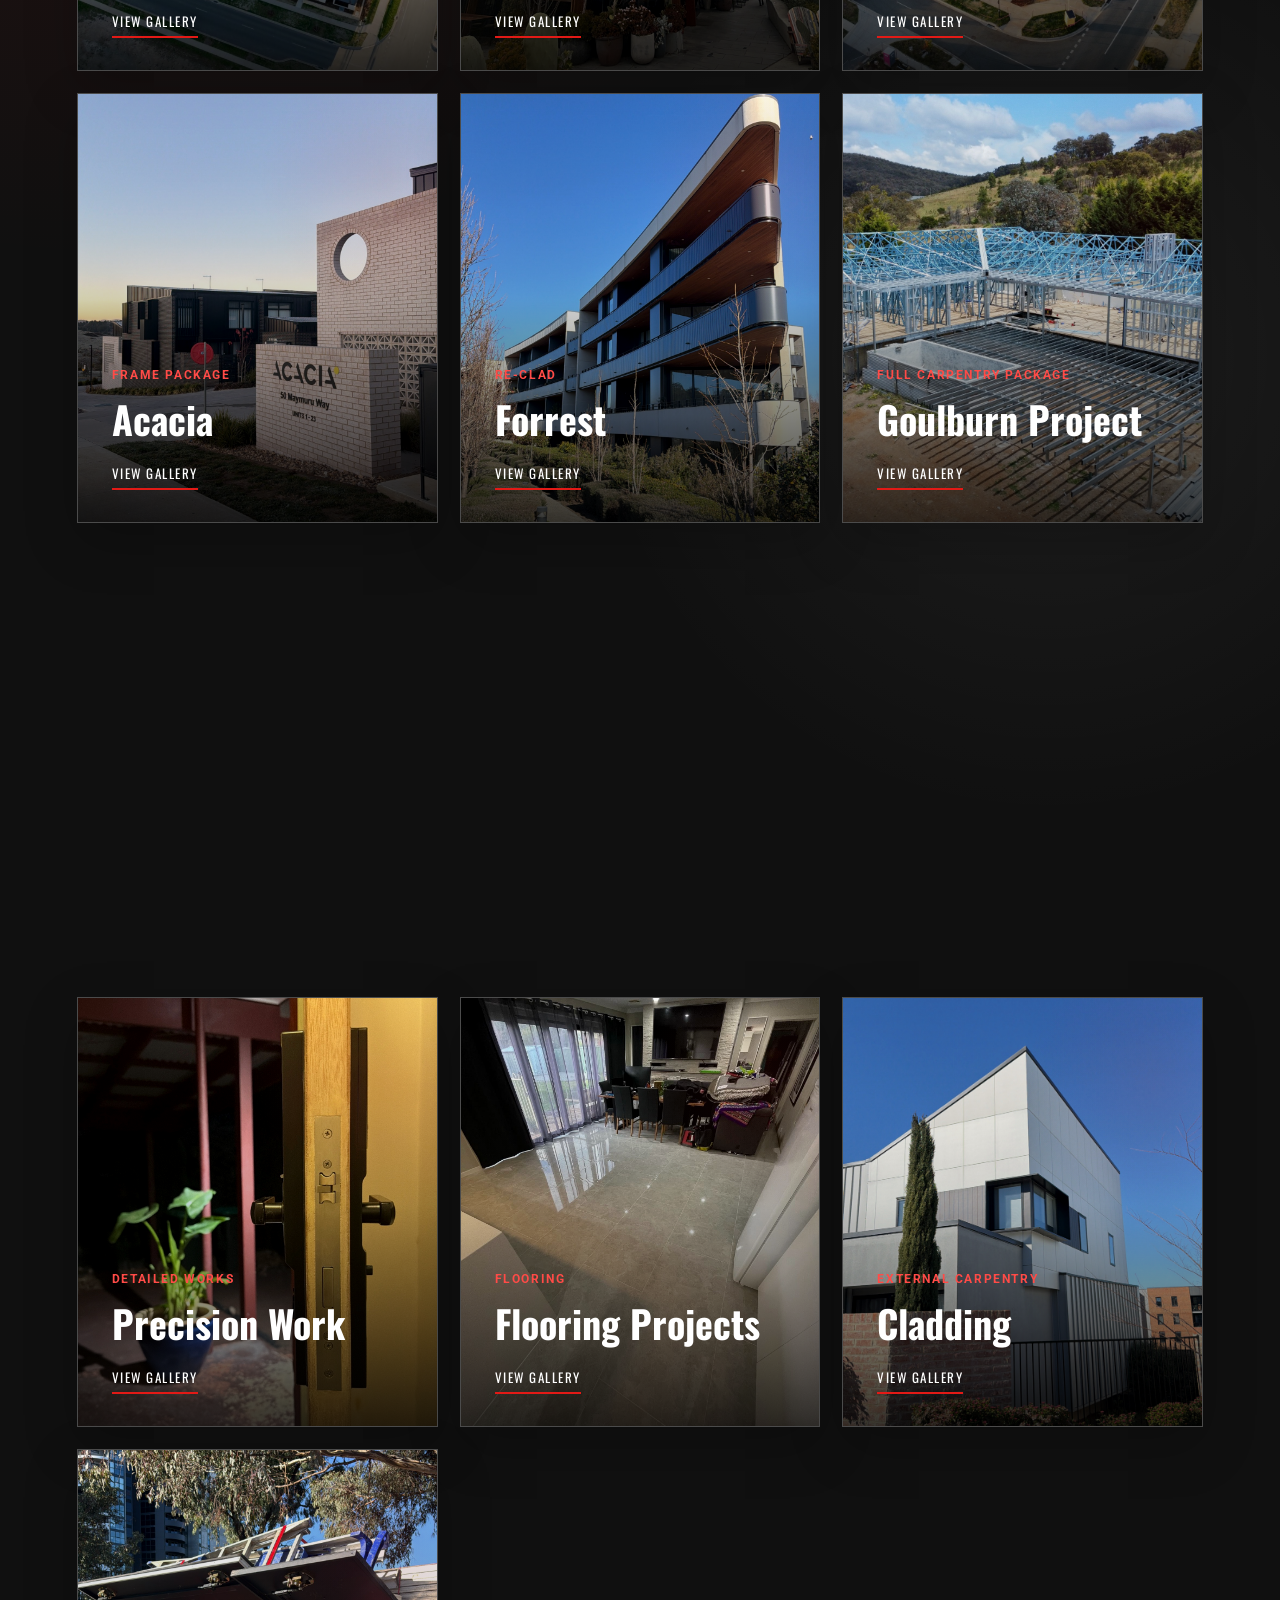
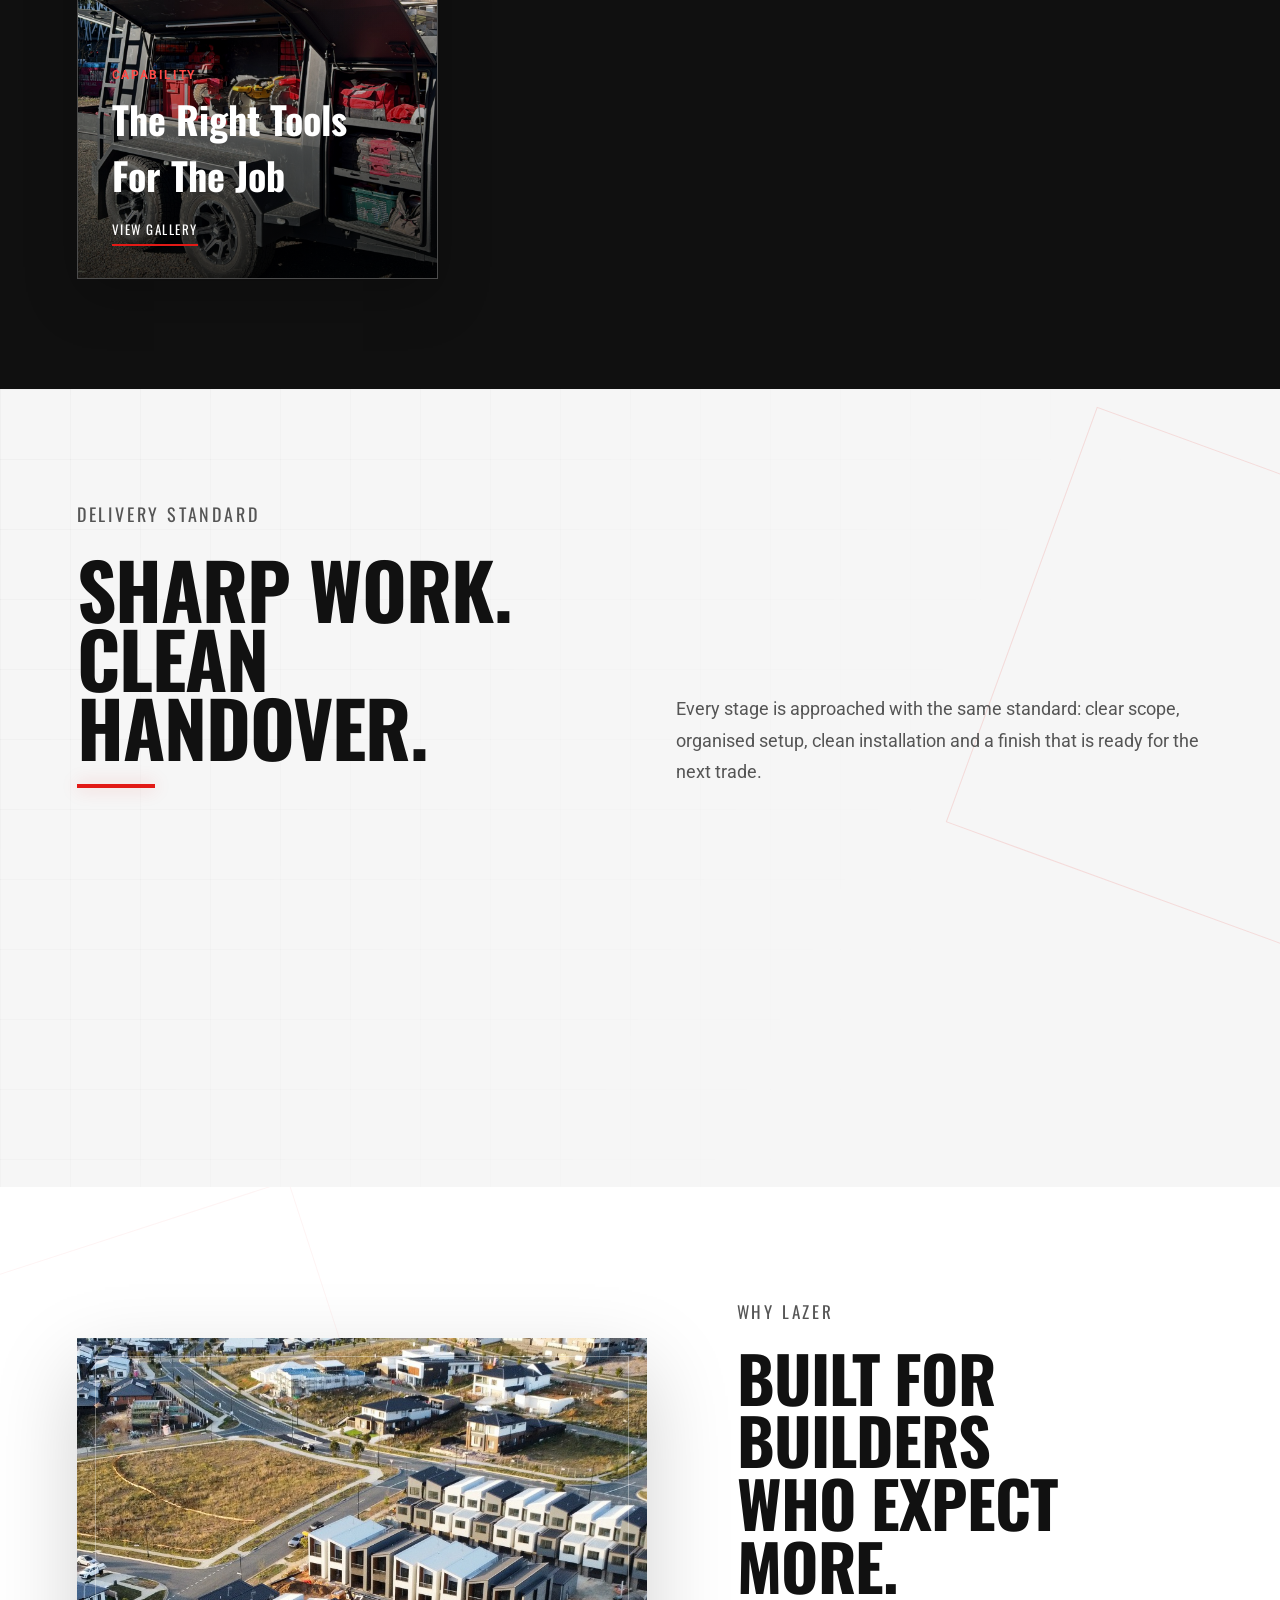
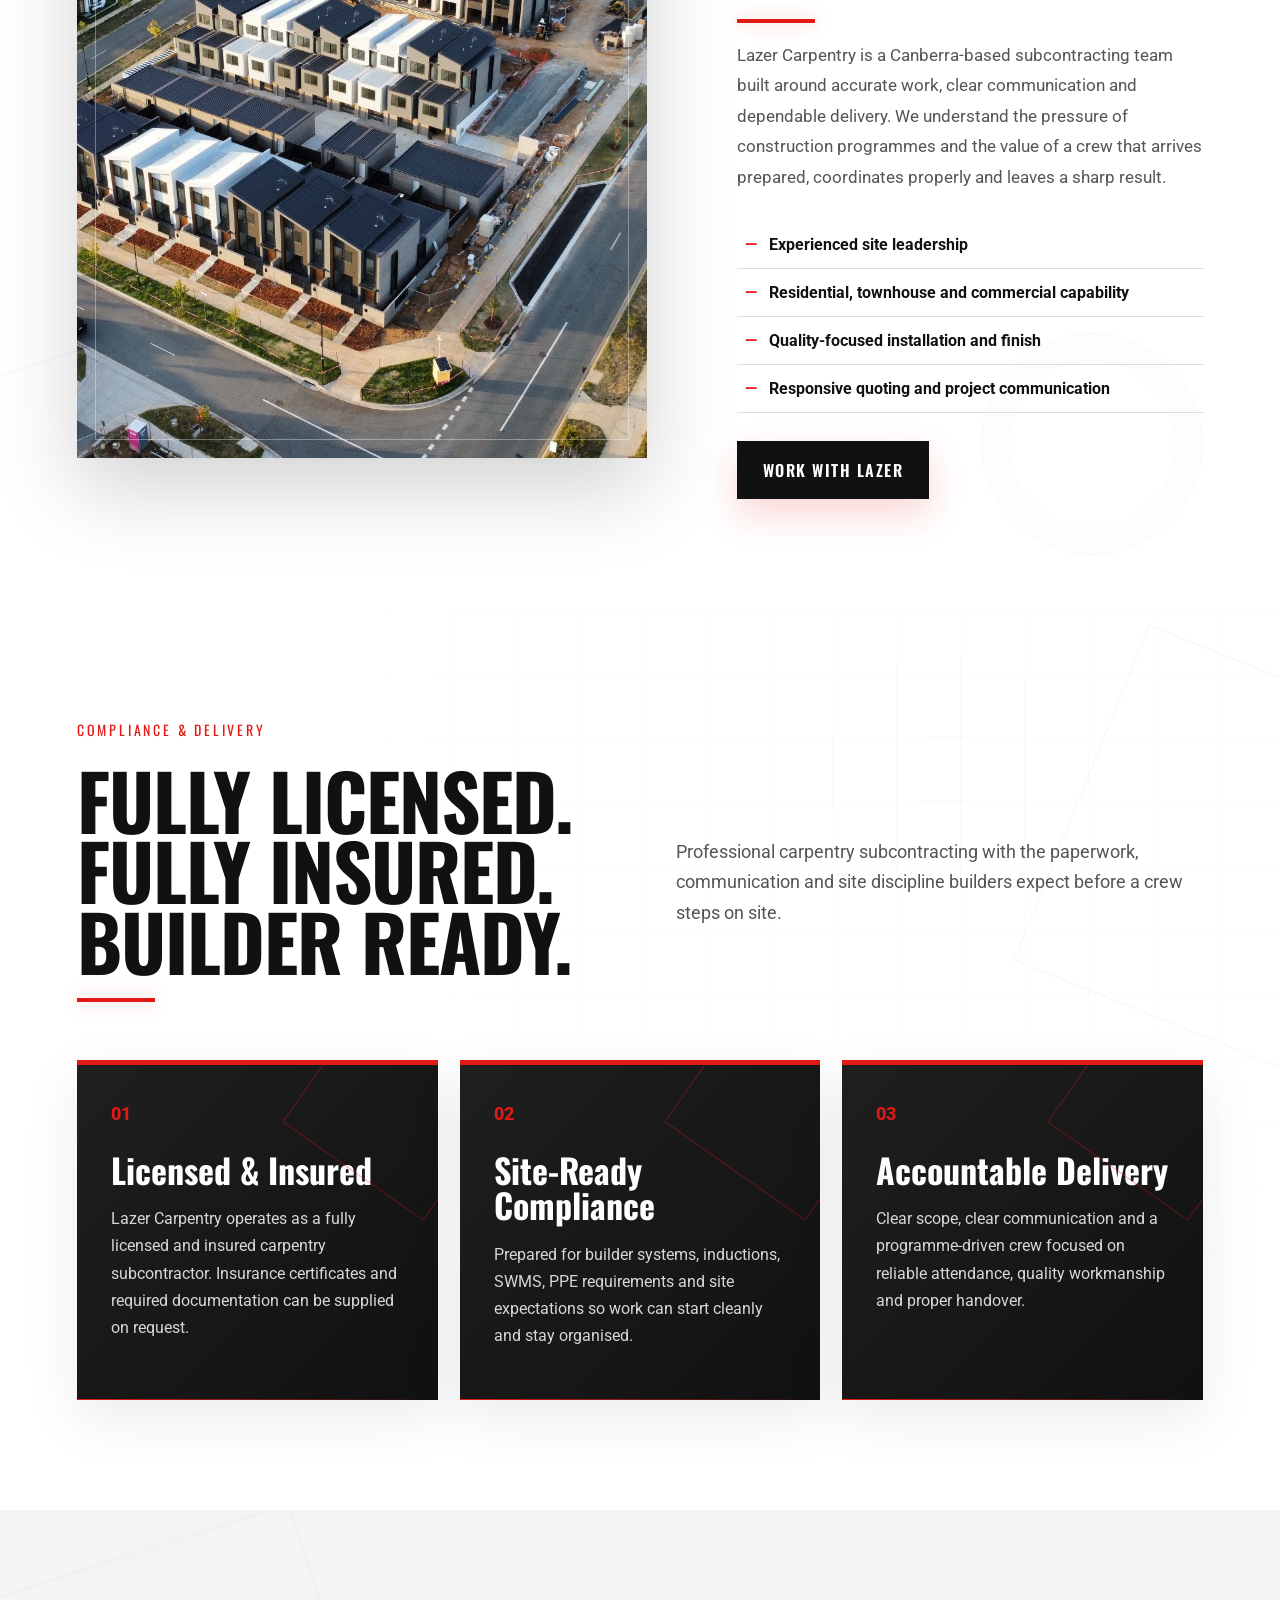
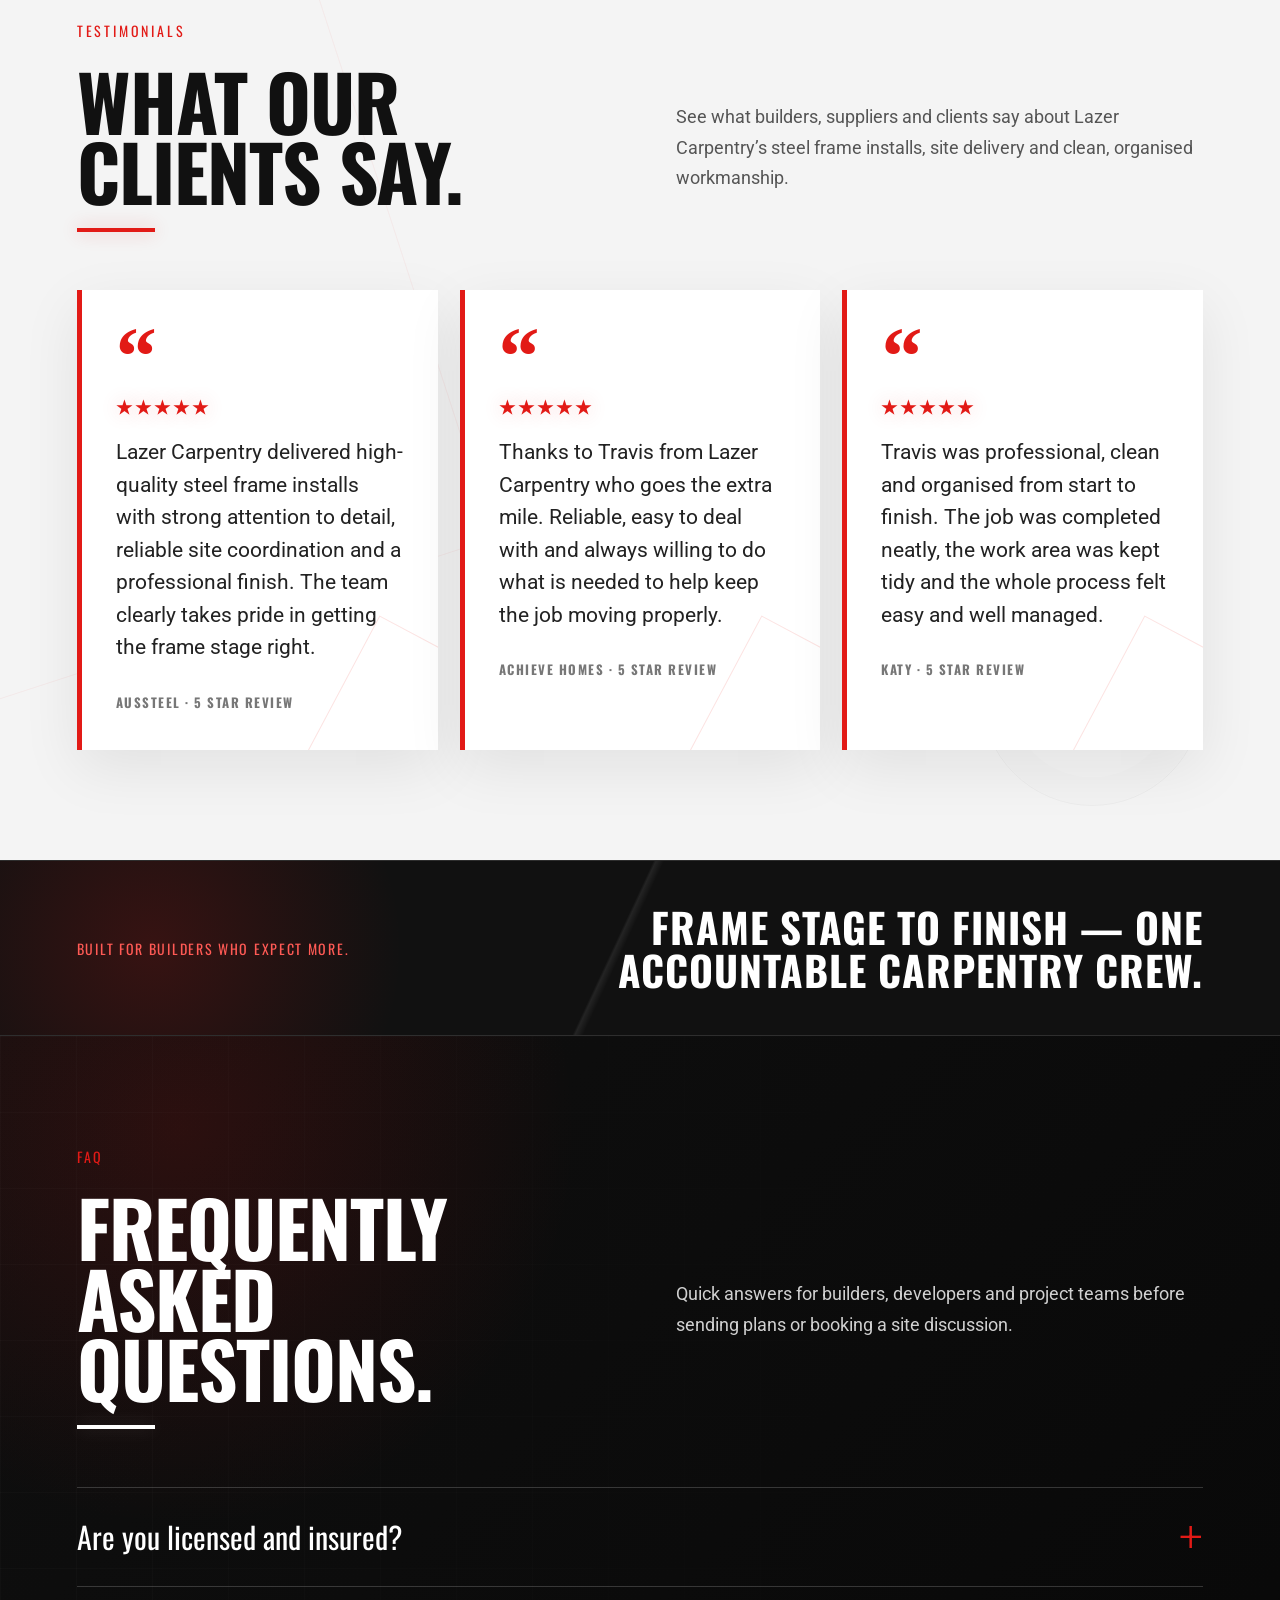
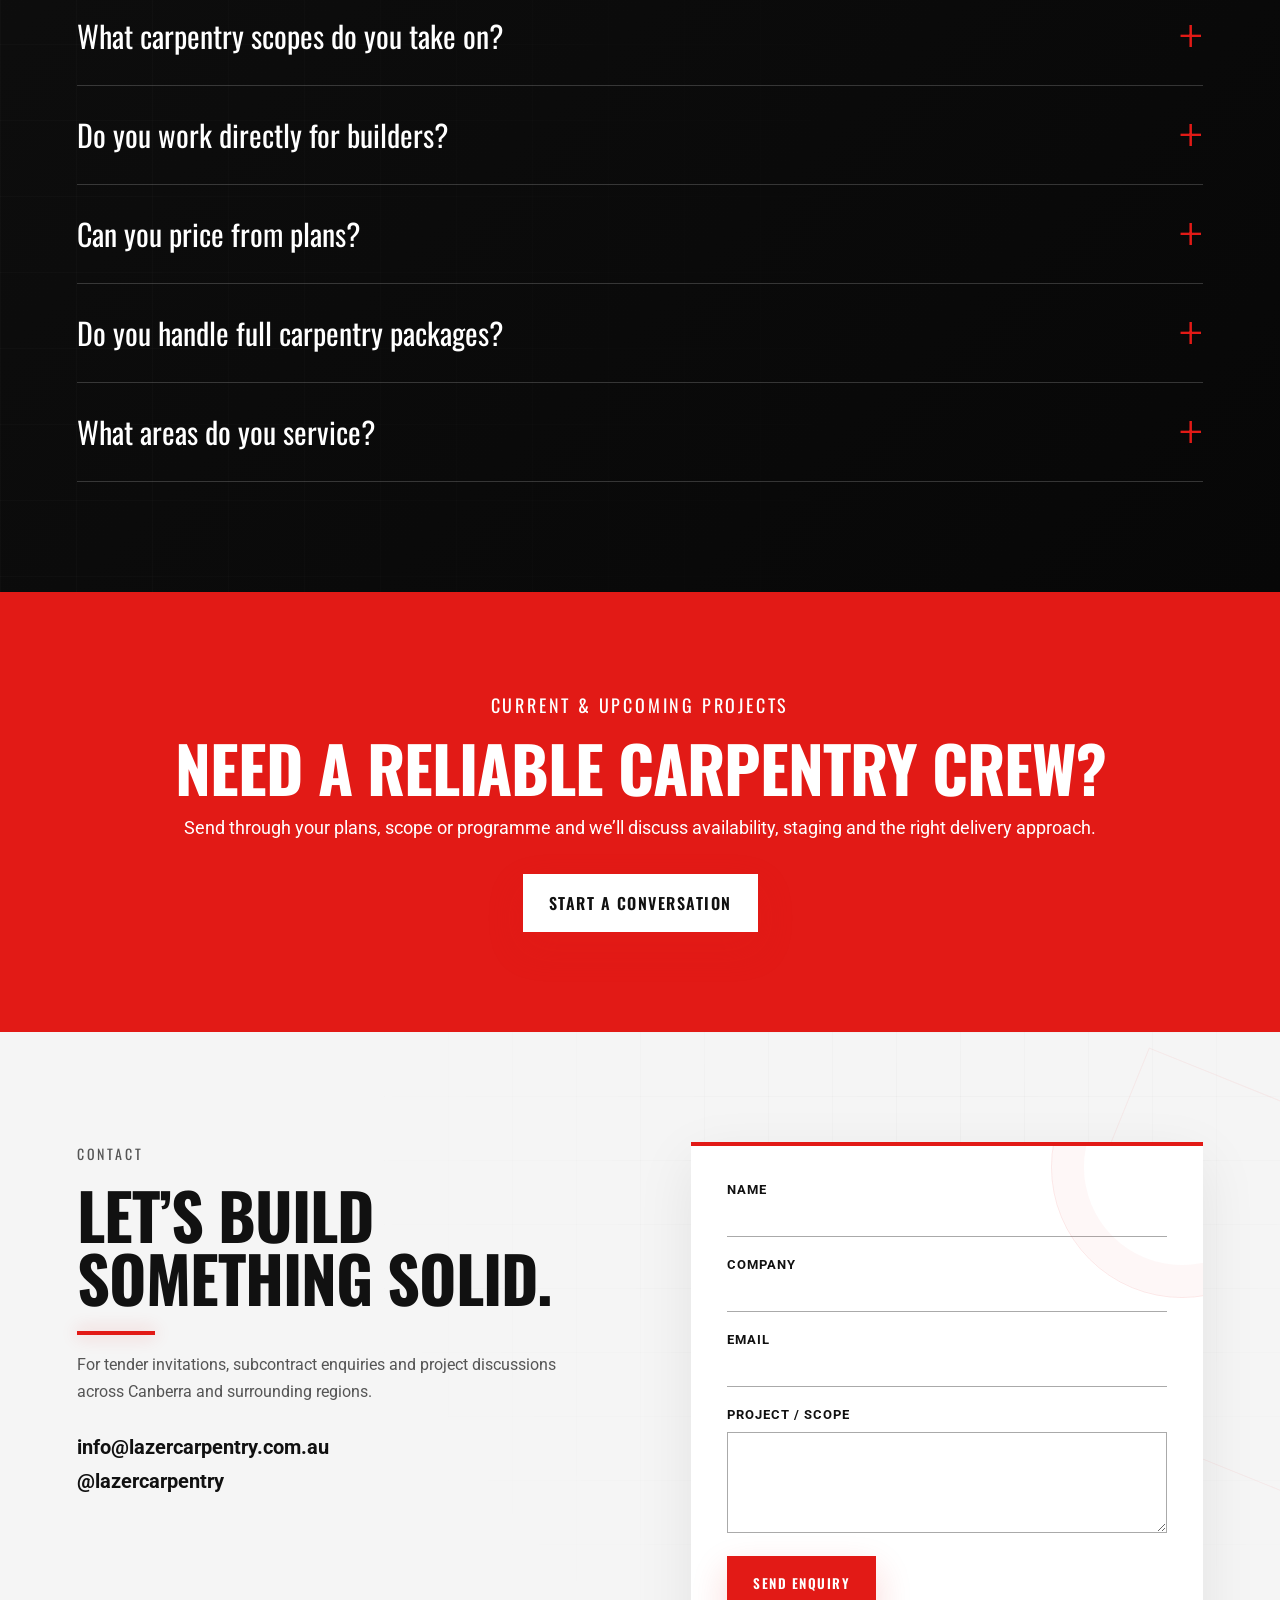
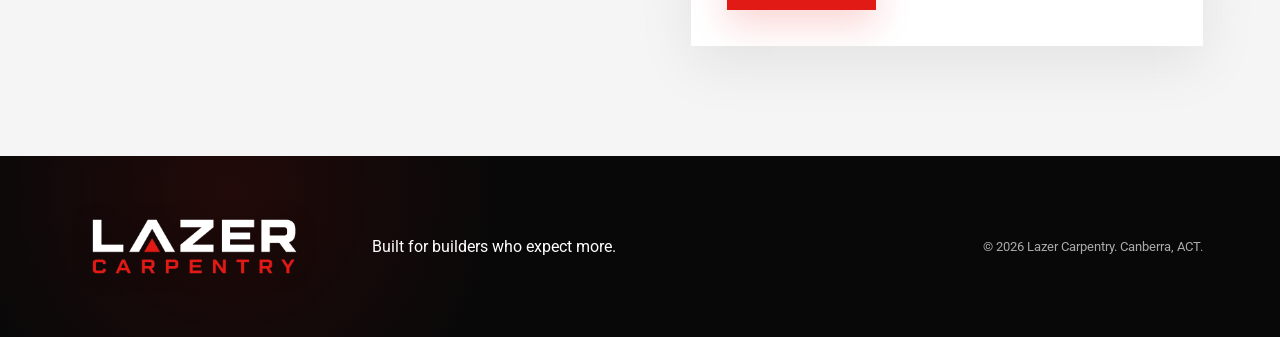
==== commit 983e32bf: "Add files via upload V28 cleaner premium balance" ====
--- a/index.html
+++ b/index.html
@@ -8,7 +8,7 @@
   <link rel="preconnect" href="https://fonts.googleapis.com">
   <link rel="preconnect" href="https://fonts.gstatic.com" crossorigin>
   <link href="https://fonts.googleapis.com/css2?family=Oswald:wght@500;600;700&family=Roboto:wght@400;500;700&display=swap" rel="stylesheet">
-  <link rel="stylesheet" href="styles.css?v=27">
+  <link rel="stylesheet" href="styles.css?v=28">
 </head>
 <body>
 <div class="scroll-progress" aria-hidden="true"></div>
@@ -18,7 +18,7 @@
   <span class="arch-shape arch-shape-three"></span>
 </div>
 <header class="nav">
-  <a href="#top" class="brand" aria-label="Lazer Carpentry home"><span class="logo-badge nav-badge"><img src="logo-transparent.png?v=27" alt="Lazer Carpentry logo"></span></a>
+  <a href="#top" class="brand" aria-label="Lazer Carpentry home"><span class="logo-badge nav-badge"><img src="logo-transparent.png?v=28" alt="Lazer Carpentry logo"></span></a>
   <button class="menu" aria-label="Open menu">☰</button>
   <nav>
     <a href="#services">Services</a>
@@ -31,12 +31,12 @@
 
 <main id="top">
 <section class="hero">
-  <img class="hero-bg" src="hero.jpg?v=27" alt="Aerial view of Lazer Carpentry steel frame project">
+  <img class="hero-bg" src="hero.jpg?v=28" alt="Aerial view of Lazer Carpentry steel frame project">
   <div class="shade"></div>
   <div class="hero-lines" aria-hidden="true"></div>
   <div class="hero-noise" aria-hidden="true"></div>
   <div class="hero-inner reveal">
-    <span class="logo-badge hero-badge"><img class="hero-logo" src="logo-transparent.png?v=27" alt="Lazer Carpentry logo"></span>
+    <span class="logo-badge hero-badge"><img class="hero-logo" src="logo-transparent.png?v=28" alt="Lazer Carpentry logo"></span>
     <p class="eyebrow">CANBERRA • RESIDENTIAL • COMMERCIAL</p>
     <h1>THE STEEL FRAME<br><span>SPECIALISTS.</span></h1>
     <p class="lead">High-quality, precision carpentry services delivered across steel framing, <span class="nowrap">lock-up</span>, <span class="nowrap">fix-out</span>, fit-off and cladding.</p>
@@ -102,24 +102,37 @@
     <button type="button" data-filter="commercial">Commercial</button>
   </div>
   <div class="project-grid">
-    <a class="project-card" data-category="frame" href="gallery-mio.html"><figure class="project wide reveal"><img src="project-mio.jpg?v=27" alt="MIO project"><figcaption><span>Frame Package</span><h3>MIO</h3><em>View gallery</em></figcaption></figure></a>
-    <a class="project-card" data-category="cladding commercial" href="gallery-marcus-clarke.html"><figure class="project reveal"><img src="project-marcus-clarke-reclad.jpg?v=27" alt="Marcus Clarke Re-Clad project"><figcaption><span>Re-Clad</span><h3>Marcus Clarke</h3><em>View gallery</em></figcaption></figure></a>
-    <a class="project-card" data-category="package frame cladding" href="gallery-moment.html"><figure class="project reveal"><img src="project-moment.jpg?v=27" alt="Moment project"><figcaption><span>Full Carpentry Package</span><h3>Moment</h3><em>View gallery</em></figcaption></figure></a>
-    <a class="project-card" data-category="frame" href="gallery-acacia.html"><figure class="project reveal"><img src="project-acacia.jpg?v=27" alt="Acacia project"><figcaption><span>Frame Package</span><h3>Acacia</h3><em>View gallery</em></figcaption></figure></a>
-    <a class="project-card" data-category="cladding external" href="gallery-forrest.html"><figure class="project reveal"><img src="project-forrest-reclad.jpg?v=27" alt="Forrest Re-Clad project"><figcaption><span>Re-Clad</span><h3>Forrest</h3><em>View gallery</em></figcaption></figure></a>
-    <a class="project-card" data-category="package frame cladding external" href="gallery-goulburn-project.html"><figure class="project reveal"><img src="project-goulburn-project.jpg?v=27" alt="Goulburn Project"><figcaption><span>Full Carpentry Package</span><h3>Goulburn Project</h3><em>View gallery</em></figcaption></figure></a>
-    <a class="project-card" data-category="frame external" href="gallery-timber-projects.html"><figure class="project reveal"><img src="project-timber-frames.jpg?v=27" alt="Timber Frames project"><figcaption><span>Timber Frames</span><h3>Timber Projects</h3><em>View gallery</em></figcaption></figure></a>
-    <a class="project-card" data-category="external" href="gallery-decks-pergolas.html"><figure class="project reveal"><img src="project-decks-pergolas.jpg?v=27" alt="Deck's and Pergola's project"><figcaption><span>External Carpentry</span><h3>Deck's & Pergola's</h3><em>View gallery</em></figcaption></figure></a>
-    <a class="project-card" data-category="commercial" href="gallery-shop-fit-outs.html"><figure class="project reveal"><img src="project-shop-fitouts.jpg?v=27" alt="Shop Fit-Outs project"><figcaption><span>Commercial Fit-Out</span><h3>Shop Fit-Outs</h3><em>View gallery</em></figcaption></figure></a>
-    <a class="project-card" data-category="commercial external" href="gallery-precision-work.html"><figure class="project reveal"><img src="project-detailed-works.jpg?v=27" alt="Detailed Works project"><figcaption><span>Detailed Works</span><h3>Precision Work</h3><em>View gallery</em></figcaption></figure></a>
-    <a class="project-card" data-category="external" href="gallery-flooring-projects.html"><figure class="project reveal"><img src="project-flooring.jpg?v=27" alt="Flooring project"><figcaption><span>Flooring</span><h3>Flooring Projects</h3><em>View gallery</em></figcaption></figure></a>
-    <a class="project-card" data-category="cladding external" href="gallery-cladding.html"><figure class="project reveal"><img src="project-cladding.jpg?v=27" alt="Cladding project"><figcaption><span>External Carpentry</span><h3>Cladding</h3><em>View gallery</em></figcaption></figure></a>
-    <a class="project-card" data-category="all capability" href="gallery-tools.html"><figure class="project wide reveal"><img src="project-tools.jpg?v=27" alt="The Right Tools For The Job project"><figcaption><span>Capability</span><h3>The Right Tools For The Job</h3><em>View gallery</em></figcaption></figure></a>
+    <a class="project-card" data-category="frame" href="gallery-mio.html"><figure class="project wide reveal"><img src="project-mio.jpg?v=28" alt="MIO project"><figcaption><span>Frame Package</span><h3>MIO</h3><em>View gallery</em></figcaption></figure></a>
+    <a class="project-card" data-category="cladding commercial" href="gallery-marcus-clarke.html"><figure class="project reveal"><img src="project-marcus-clarke-reclad.jpg?v=28" alt="Marcus Clarke Re-Clad project"><figcaption><span>Re-Clad</span><h3>Marcus Clarke</h3><em>View gallery</em></figcaption></figure></a>
+    <a class="project-card" data-category="package frame cladding" href="gallery-moment.html"><figure class="project reveal"><img src="project-moment.jpg?v=28" alt="Moment project"><figcaption><span>Full Carpentry Package</span><h3>Moment</h3><em>View gallery</em></figcaption></figure></a>
+    <a class="project-card" data-category="frame" href="gallery-acacia.html"><figure class="project reveal"><img src="project-acacia.jpg?v=28" alt="Acacia project"><figcaption><span>Frame Package</span><h3>Acacia</h3><em>View gallery</em></figcaption></figure></a>
+    <a class="project-card" data-category="cladding external" href="gallery-forrest.html"><figure class="project reveal"><img src="project-forrest-reclad.jpg?v=28" alt="Forrest Re-Clad project"><figcaption><span>Re-Clad</span><h3>Forrest</h3><em>View gallery</em></figcaption></figure></a>
+    <a class="project-card" data-category="package frame cladding external" href="gallery-goulburn-project.html"><figure class="project reveal"><img src="project-goulburn-project.jpg?v=28" alt="Goulburn Project"><figcaption><span>Full Carpentry Package</span><h3>Goulburn Project</h3><em>View gallery</em></figcaption></figure></a>
+    <a class="project-card" data-category="frame external" href="gallery-timber-projects.html"><figure class="project reveal"><img src="project-timber-frames.jpg?v=28" alt="Timber Frames project"><figcaption><span>Timber Frames</span><h3>Timber Projects</h3><em>View gallery</em></figcaption></figure></a>
+    <a class="project-card" data-category="external" href="gallery-decks-pergolas.html"><figure class="project reveal"><img src="project-decks-pergolas.jpg?v=28" alt="Deck's and Pergola's project"><figcaption><span>External Carpentry</span><h3>Deck's & Pergola's</h3><em>View gallery</em></figcaption></figure></a>
+    <a class="project-card" data-category="commercial" href="gallery-shop-fit-outs.html"><figure class="project reveal"><img src="project-shop-fitouts.jpg?v=28" alt="Shop Fit-Outs project"><figcaption><span>Commercial Fit-Out</span><h3>Shop Fit-Outs</h3><em>View gallery</em></figcaption></figure></a>
+    <a class="project-card" data-category="commercial external" href="gallery-precision-work.html"><figure class="project reveal"><img src="project-detailed-works.jpg?v=28" alt="Detailed Works project"><figcaption><span>Detailed Works</span><h3>Precision Work</h3><em>View gallery</em></figcaption></figure></a>
+    <a class="project-card" data-category="external" href="gallery-flooring-projects.html"><figure class="project reveal"><img src="project-flooring.jpg?v=28" alt="Flooring project"><figcaption><span>Flooring</span><h3>Flooring Projects</h3><em>View gallery</em></figcaption></figure></a>
+    <a class="project-card" data-category="cladding external" href="gallery-cladding.html"><figure class="project reveal"><img src="project-cladding.jpg?v=28" alt="Cladding project"><figcaption><span>External Carpentry</span><h3>Cladding</h3><em>View gallery</em></figcaption></figure></a>
+    <a class="project-card" data-category="all capability" href="gallery-tools.html"><figure class="project wide reveal"><img src="project-tools.jpg?v=28" alt="The Right Tools For The Job project"><figcaption><span>Capability</span><h3>The Right Tools For The Job</h3><em>View gallery</em></figcaption></figure></a>
+  </div>
+</section>
+
+<section class="delivery-standard section">
+  <div class="standard-inner reveal">
+    <p class="eyebrow red">DELIVERY STANDARD</p>
+    <h2>SHARP WORK.<br>CLEAN HANDOVER.</h2>
+    <p>Every stage is approached with the same standard: clear scope, organised setup, clean installation and a finish that is ready for the next trade.</p>
+  </div>
+  <div class="standard-grid">
+    <article class="reveal"><span>01</span><strong>Set Out</strong><p>Accurate starts, straight lines and clean coordination before installation begins.</p></article>
+    <article class="reveal"><span>02</span><strong>Install</strong><p>Frame, clad, fix and finish with the detail expected on builder-led projects.</p></article>
+    <article class="reveal"><span>03</span><strong>Handover</strong><p>Organised completion, tidy work areas and clear communication when the stage is ready.</p></article>
   </div>
 </section>
 
 <section id="about" class="section about architectural-section">
-  <div class="about-photo reveal"><img src="project-moment.jpg?v=27" alt="Lazer Carpentry project work"></div>
+  <div class="about-photo reveal"><img src="project-moment.jpg?v=28" alt="Lazer Carpentry project work"></div>
   <div class="about-copy reveal"><p class="eyebrow red">WHY LAZER</p><h2>BUILT FOR BUILDERS<br>WHO EXPECT MORE.</h2><p>Lazer Carpentry is a Canberra-based subcontracting team built around accurate work, clear communication and dependable delivery. We understand the pressure of construction programmes and the value of a crew that arrives prepared, coordinates properly and leaves a sharp result.</p><ul><li>Experienced site leadership</li><li>Residential, townhouse and commercial capability</li><li>Quality-focused installation and finish</li><li>Responsive quoting and project communication</li></ul><a class="btn darkbtn" href="#contact">Work with Lazer</a></div>
 </section>
 
@@ -176,6 +189,13 @@
   </div>
 </section>
 
+<section class="premium-quote-strip">
+  <div class="reveal">
+    <span>Built for builders who expect more.</span>
+    <strong>Frame stage to finish — one accountable carpentry crew.</strong>
+  </div>
+</section>
+
 <section id="faq" class="section faq architectural-dark">
   <div class="faq-head reveal">
     <p class="eyebrow red">FAQ</p>
@@ -223,8 +243,8 @@
 </section>
 </main>
 
-<footer><span class="logo-badge footer-badge"><img class="footer-logo" src="logo-transparent.png?v=27" alt="Lazer Carpentry logo"></span><p>Built for builders who expect more.</p><span>© 2026 Lazer Carpentry. Canberra, ACT.</span></footer>
+<footer><span class="logo-badge footer-badge"><img class="footer-logo" src="logo-transparent.png?v=28" alt="Lazer Carpentry logo"></span><p>Built for builders who expect more.</p><span>© 2026 Lazer Carpentry. Canberra, ACT.</span></footer>
 <div class="mobile-actions"><a href="mailto:info@lazercarpentry.com.au">Email</a><a href="https://instagram.com/lazercarpentry">Instagram</a></div>
-<script src="script.js?v=27"></script>
+<script src="script.js?v=28"></script>
 </body>
 </html>
--- a/styles.css
+++ b/styles.css
@@ -380,3 +380,73 @@
 @media(prefers-reduced-motion:reduce){
   .arch-shape,.hero-bg,.cta:before{animation:none!important}
 }
+
+
+/* V28 Cleaner Premium Pass */
+/* Pull back crowded V27 architectural overlays on the first screen. */
+.ambient-architecture{display:none!important}
+.hero:before,.hero-inner:before,.hero-inner:after{display:none!important}
+
+/* Keep project images cleaner and more visible. */
+.project figcaption:before{display:none!important}
+.project:after{background:radial-gradient(circle at 86% 20%,rgba(226,26,22,.08),transparent 28%)!important}
+.project-card:before{background:radial-gradient(circle 190px at var(--mx,50%) var(--my,50%),rgba(226,26,22,.16),transparent 62%)!important}
+.project>img{opacity:1!important;filter:contrast(1.03) saturate(1.02)!important}
+.project:before{background:linear-gradient(180deg,rgba(0,0,0,.02),rgba(0,0,0,.18) 48%,rgba(0,0,0,.78))!important}
+.project:hover:before{background:linear-gradient(180deg,rgba(0,0,0,0),rgba(0,0,0,.12) 48%,rgba(0,0,0,.68))!important}
+
+/* Lighter, cleaner hero premium treatment. */
+.hero-lines{opacity:.13!important}
+.hero-noise{opacity:.055!important}
+.hero-proof span{background:rgba(10,10,10,.34);border-color:rgba(255,255,255,.12)}
+.hero-proof strong{color:#fff}
+
+/* Premium detail added below projects so the lower half matches the top without crowding images. */
+.delivery-standard{background:#f6f6f6;color:#111;position:relative;overflow:hidden}
+.delivery-standard:before{content:"";position:absolute;inset:0;background:
+  linear-gradient(rgba(0,0,0,.035) 1px,transparent 1px),
+  linear-gradient(90deg,rgba(0,0,0,.035) 1px,transparent 1px);
+background-size:70px 70px;opacity:.7;mask-image:linear-gradient(115deg,#000,transparent 78%);pointer-events:none}
+.delivery-standard:after{content:"";position:absolute;right:-170px;top:80px;width:440px;height:440px;border:1px solid rgba(226,26,22,.12);transform:rotate(20deg);pointer-events:none}
+.standard-inner{max-width:1480px;margin:0 auto 42px;display:grid;grid-template-columns:1fr 1fr;gap:32px 72px;align-items:end;position:relative;z-index:1}
+.standard-inner .eyebrow{grid-column:1/-1;margin-bottom:-8px}
+.standard-inner h2{font-size:clamp(48px,6vw,92px);line-height:.9;margin:0;letter-spacing:-1px}
+.standard-inner h2:after{content:"";display:block;width:78px;height:4px;background:var(--red);margin-top:22px;box-shadow:0 0 18px rgba(226,26,22,.28)}
+.standard-inner p{font-size:18px;line-height:1.75;color:#555;max-width:650px;margin:0}
+.standard-grid{max-width:1480px;margin:0 auto;display:grid;grid-template-columns:repeat(3,1fr);gap:18px;position:relative;z-index:1}
+.standard-grid article{background:#fff;border:1px solid rgba(0,0,0,.08);padding:34px 30px;min-height:230px;box-shadow:0 18px 45px rgba(0,0,0,.06);transition:transform .3s ease,box-shadow .3s ease,border-color .3s ease}
+.standard-grid article:hover{transform:translateY(-7px);box-shadow:0 28px 70px rgba(0,0,0,.11);border-color:rgba(226,26,22,.28)}
+.standard-grid span{color:var(--red);font-family:Oswald,Arial,sans-serif;letter-spacing:1.6px;font-size:14px}
+.standard-grid strong{display:block;margin:18px 0 12px;font-family:Oswald,Arial,sans-serif;text-transform:uppercase;font-size:31px;letter-spacing:.5px}
+.standard-grid p{margin:0;color:#5b5b5b;line-height:1.68}
+
+.premium-quote-strip{position:relative;overflow:hidden;background:#111;color:#fff;padding:44px 6vw;border-top:1px solid rgba(255,255,255,.12);border-bottom:1px solid rgba(255,255,255,.12)}
+.premium-quote-strip:before{content:"";position:absolute;inset:0;background:
+  radial-gradient(circle at 12% 50%,rgba(226,26,22,.18),transparent 22%),
+  linear-gradient(115deg,transparent 0 48%,rgba(255,255,255,.08) 48.2%,transparent 48.8%);
+pointer-events:none}
+.premium-quote-strip div{max-width:1480px;margin:0 auto;display:flex;justify-content:space-between;align-items:center;gap:28px;position:relative;z-index:1}
+.premium-quote-strip span{font-family:Oswald,Arial,sans-serif;text-transform:uppercase;letter-spacing:1.7px;color:#ff5a55;font-size:14px}
+.premium-quote-strip strong{font-family:Oswald,Arial,sans-serif;text-transform:uppercase;letter-spacing:1px;font-size:clamp(25px,3.2vw,48px);line-height:1.05;text-align:right;max-width:760px}
+
+/* Subtler architectural treatment below projects. */
+.architectural-section:before,.architectural-section:after,.blueprint-section:after{opacity:.45}
+.testimonial-card,.proof-card,.contact form{box-shadow:0 18px 55px rgba(0,0,0,.08)}
+.faq-list details:hover,.faq-list details[open]{padding-left:18px;padding-right:18px}
+
+@media(max-width:900px){
+  .standard-inner{grid-template-columns:1fr;align-items:start}
+  .standard-inner .eyebrow{grid-column:auto;margin-bottom:0}
+  .standard-grid{grid-template-columns:1fr}
+  .premium-quote-strip div{display:block}
+  .premium-quote-strip strong{display:block;text-align:left;margin-top:12px}
+}
+@media(max-width:580px){
+  .delivery-standard{padding-top:76px;padding-bottom:76px}
+  .standard-inner{gap:20px;margin-bottom:30px}
+  .standard-inner h2{font-size:48px}
+  .standard-inner h2:after{width:56px;height:3px;margin-top:16px}
+  .standard-grid article{min-height:auto;padding:30px 26px}
+  .standard-grid strong{font-size:28px}
+  .premium-quote-strip{padding:36px 6vw}
+}
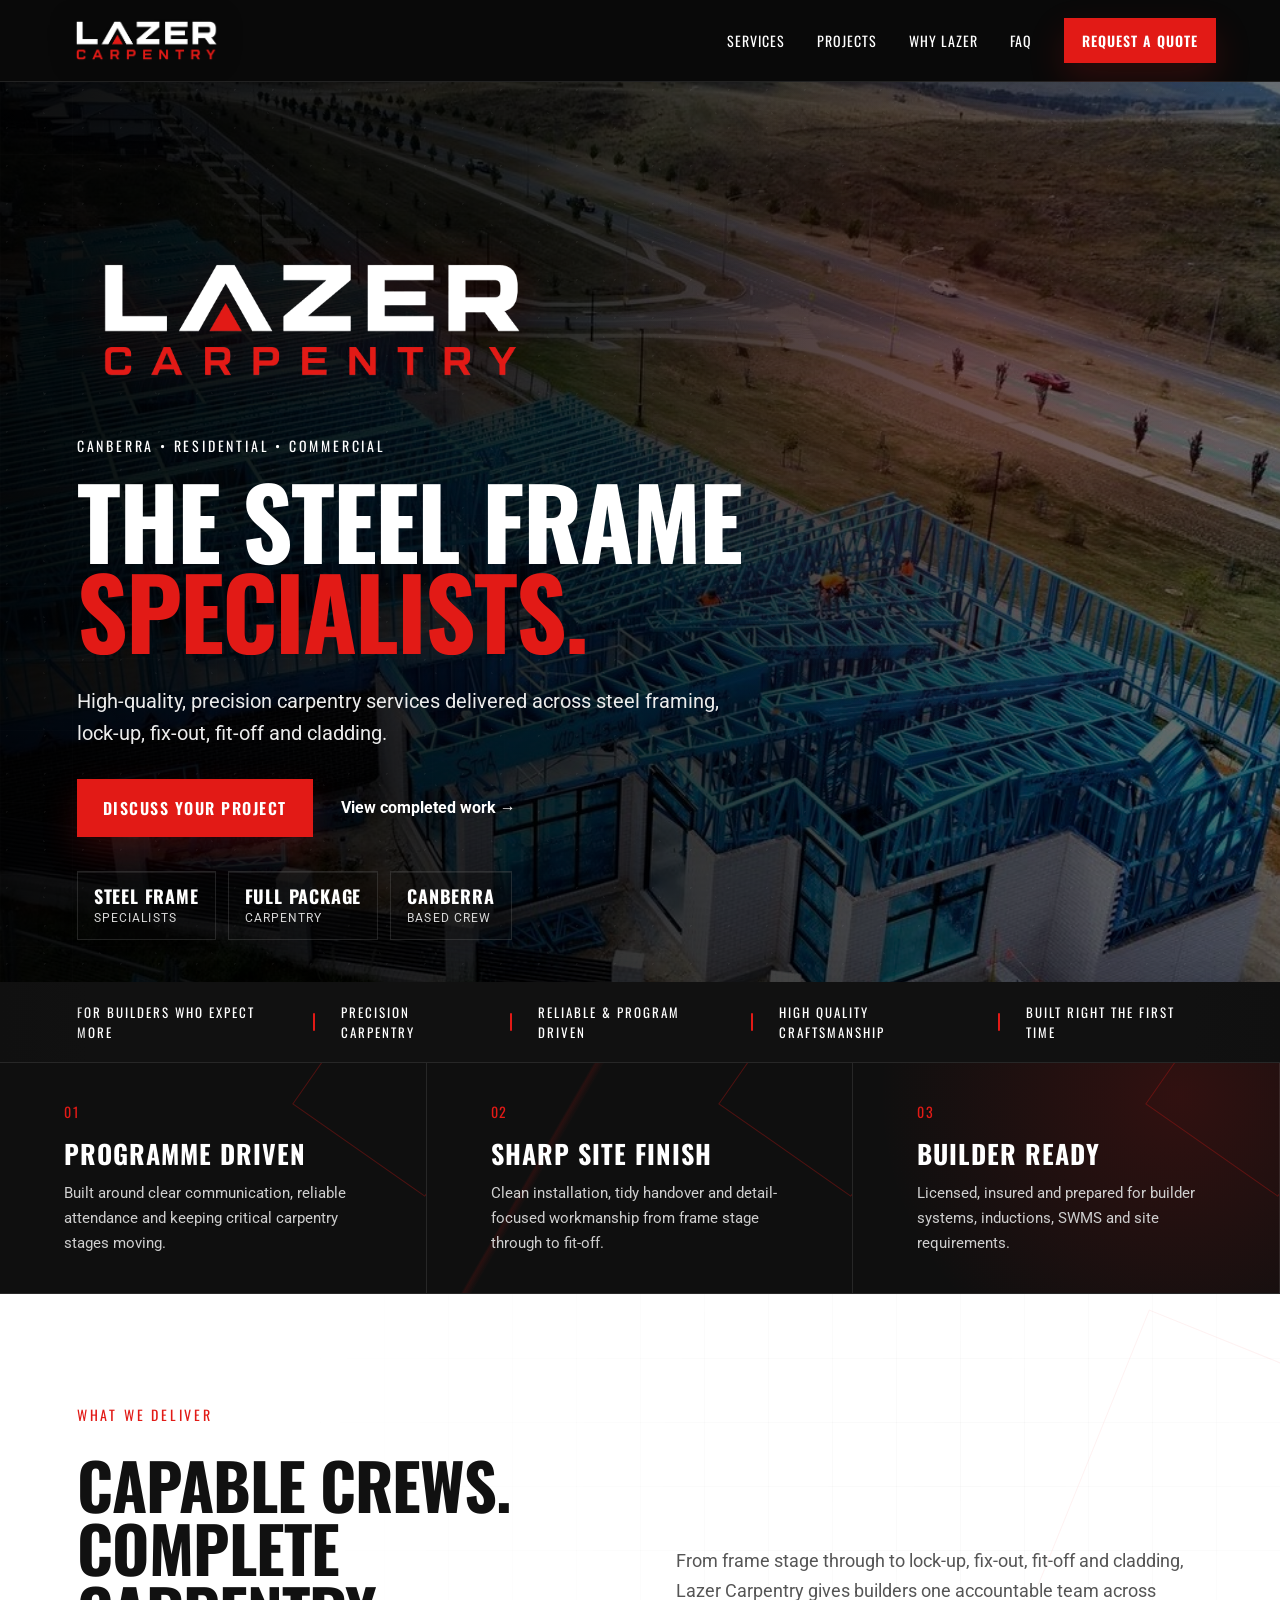
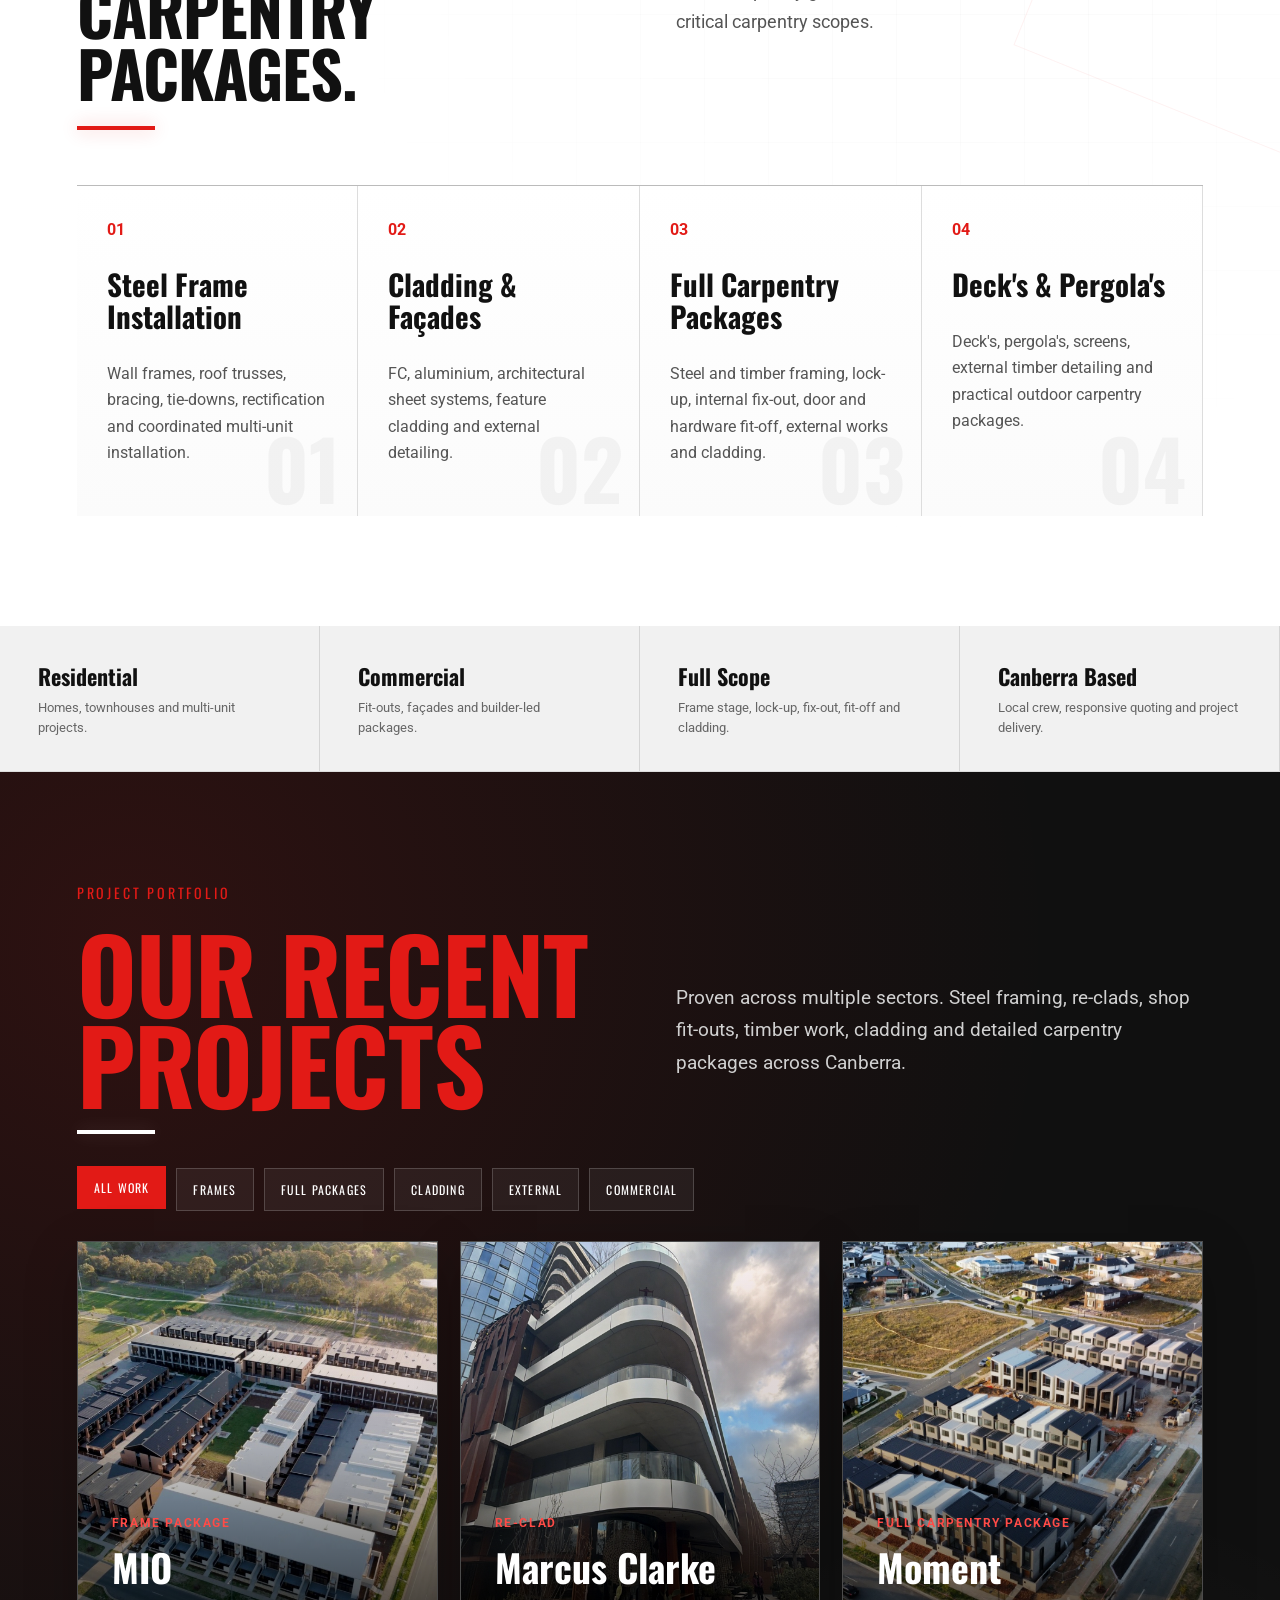
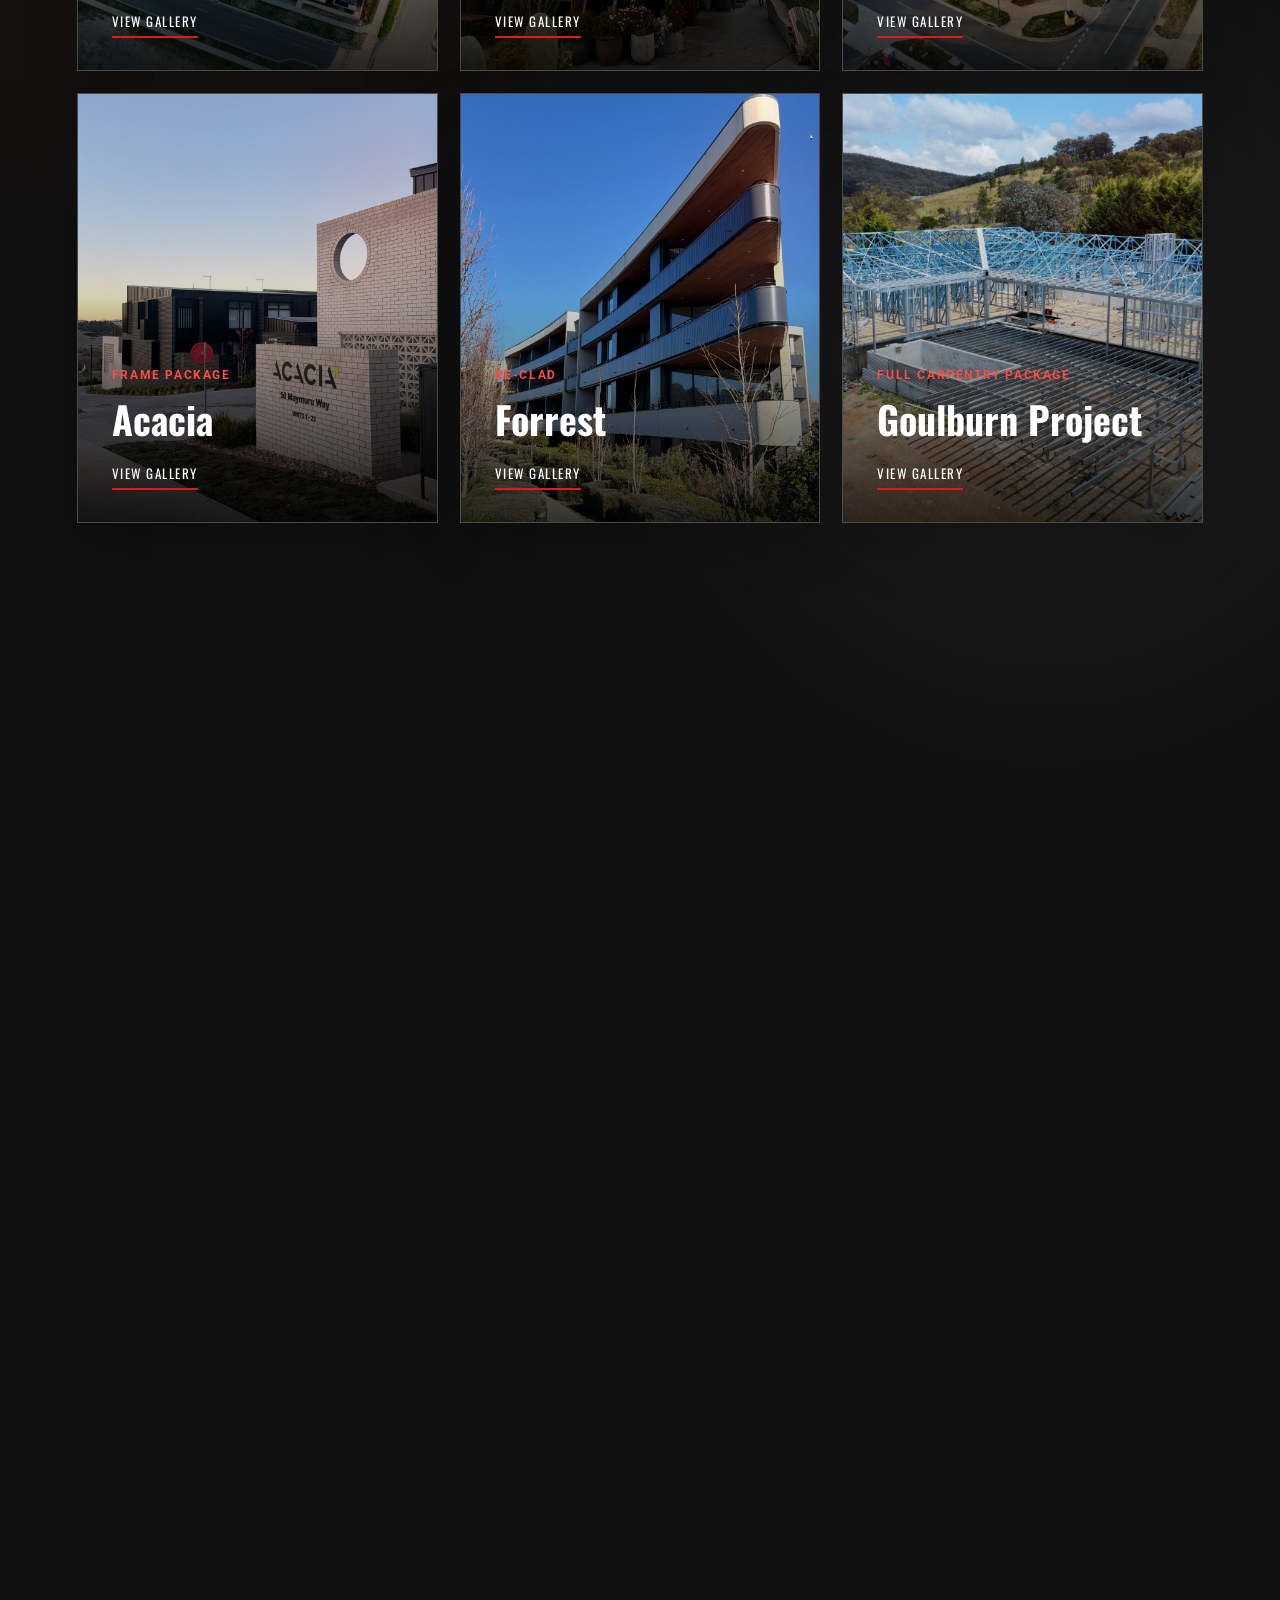
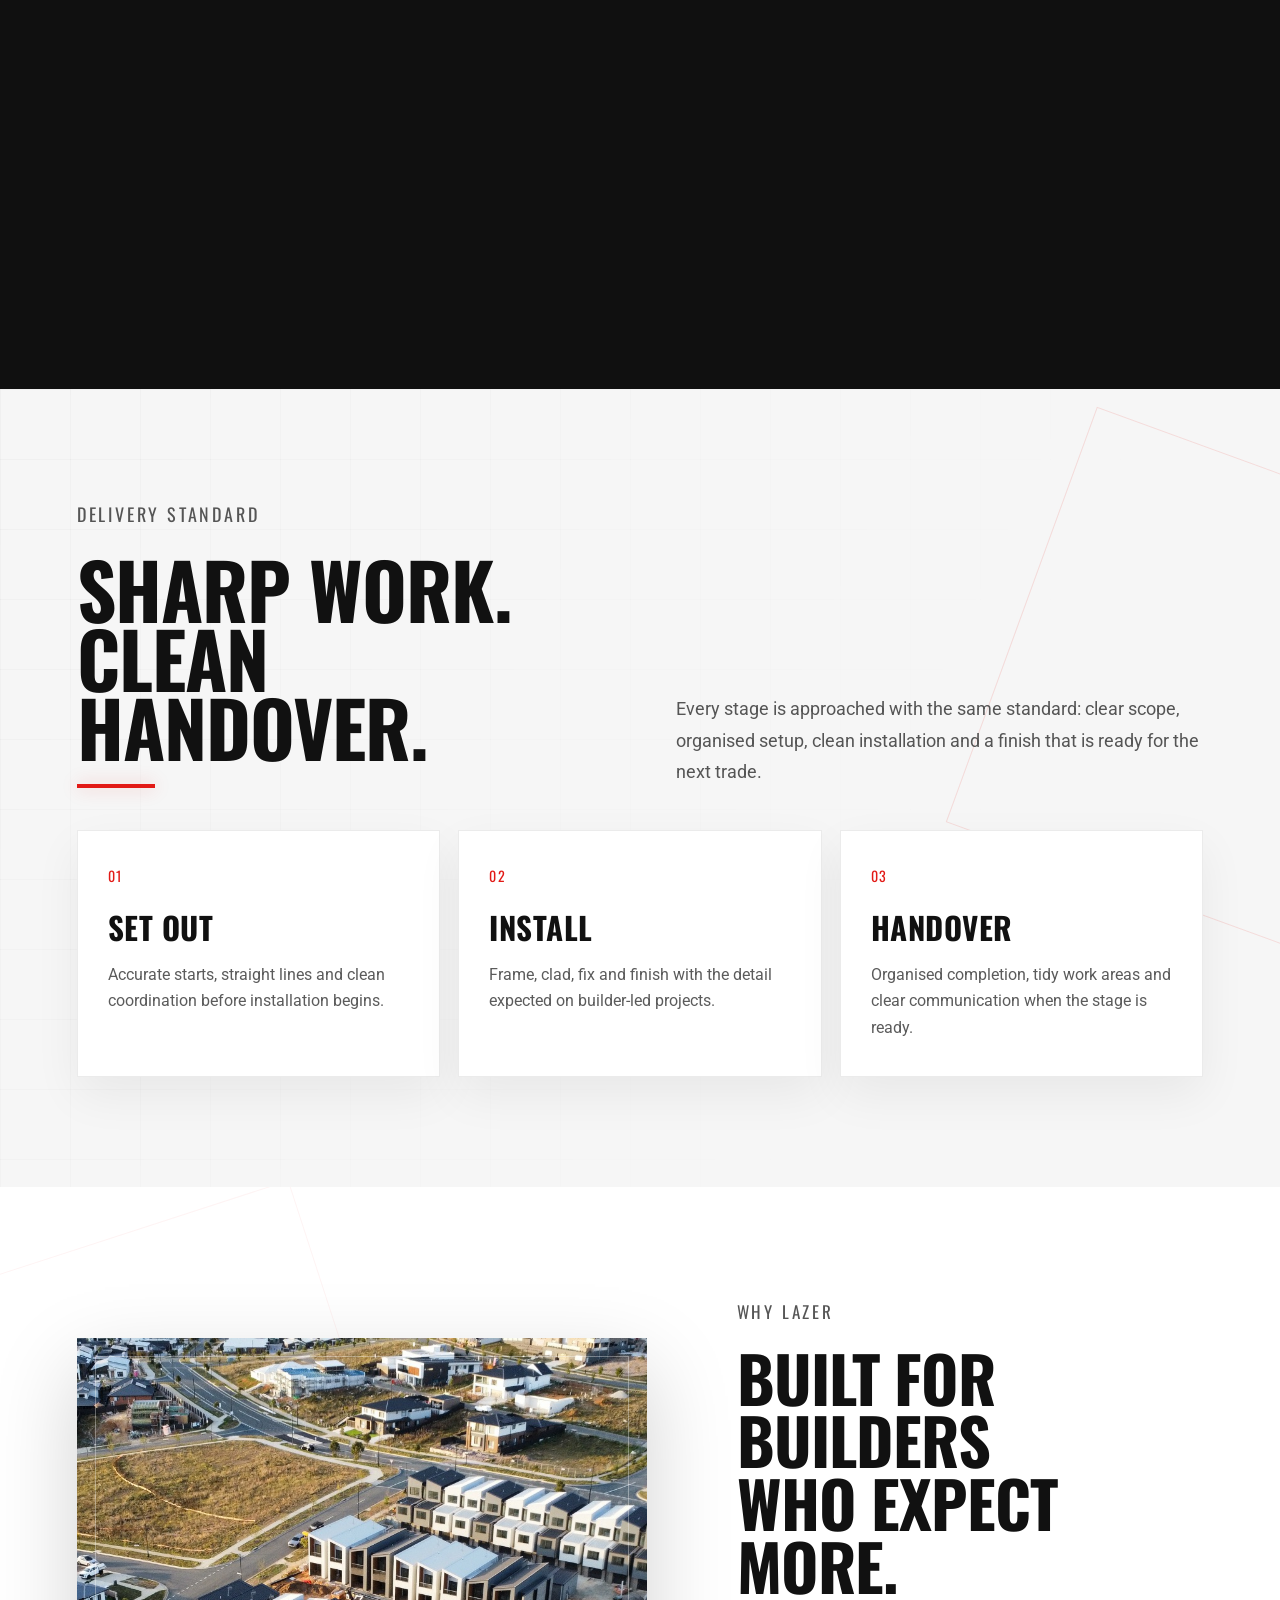
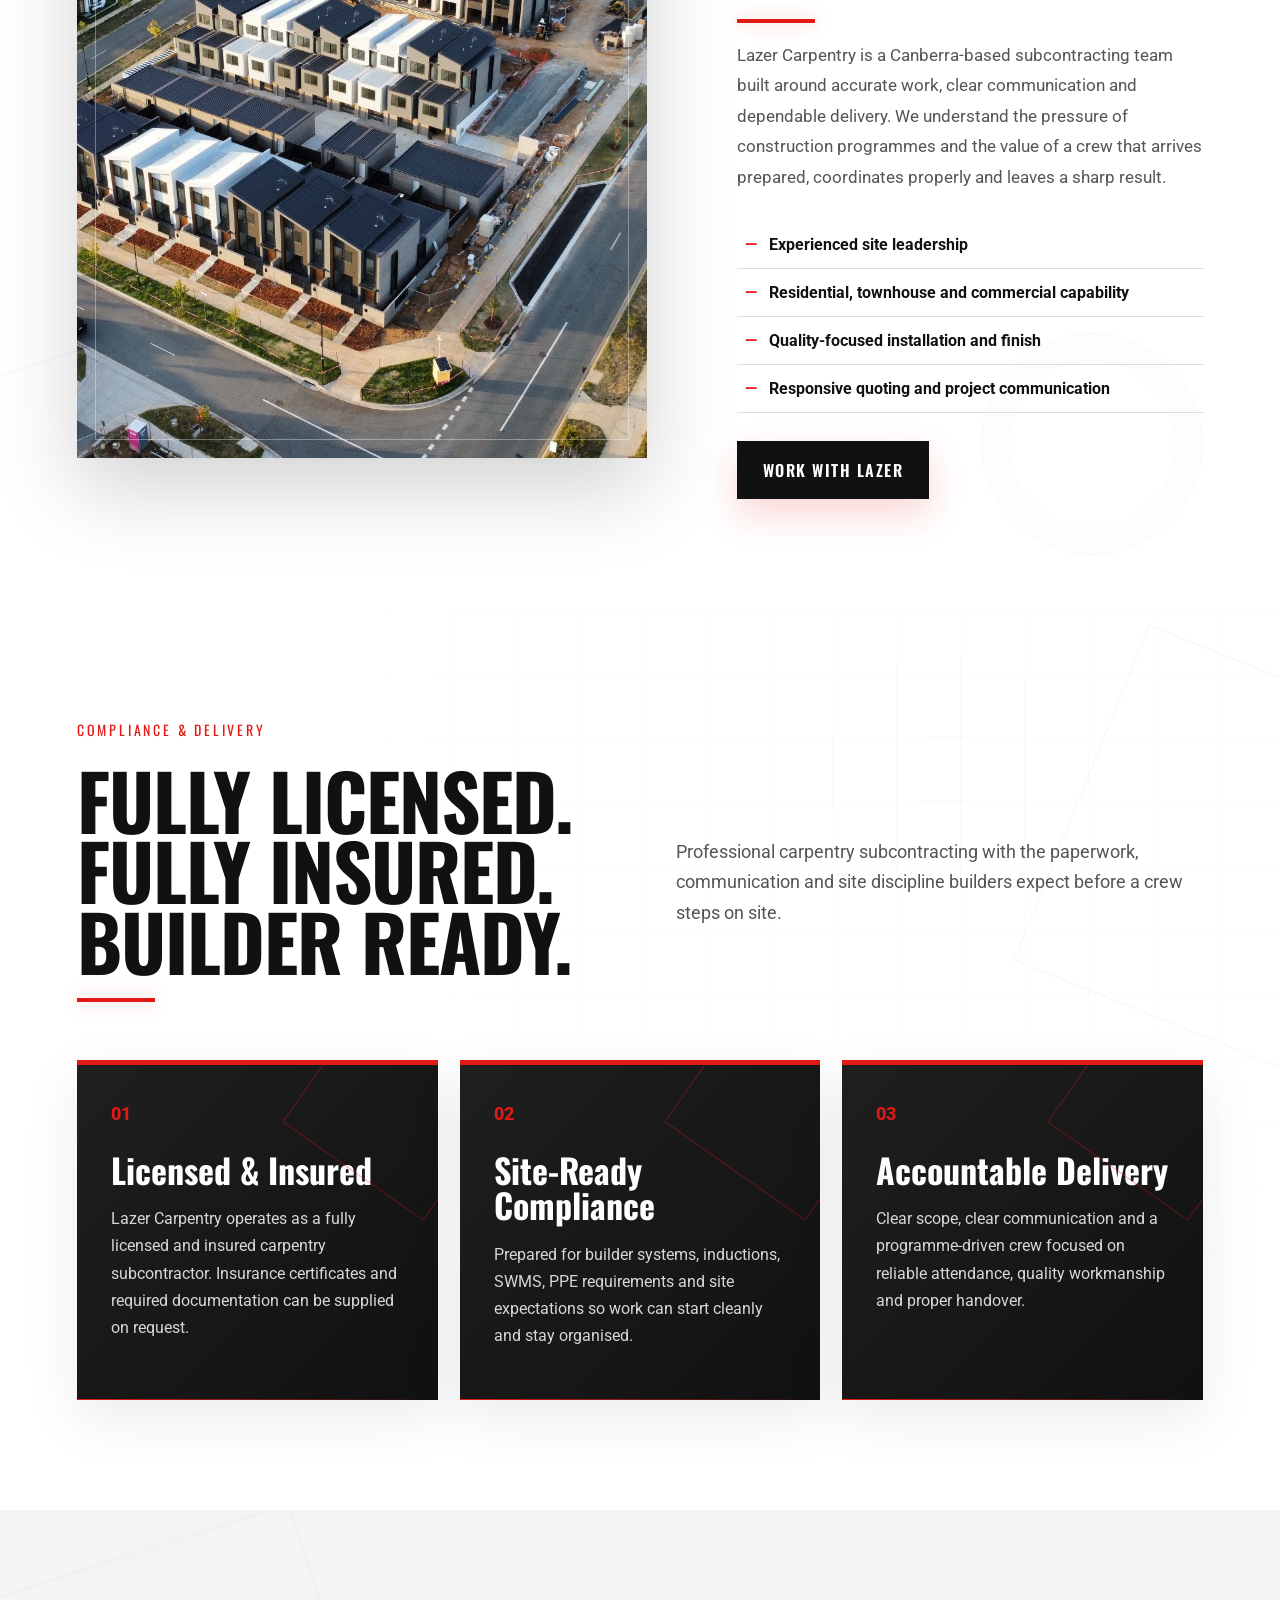
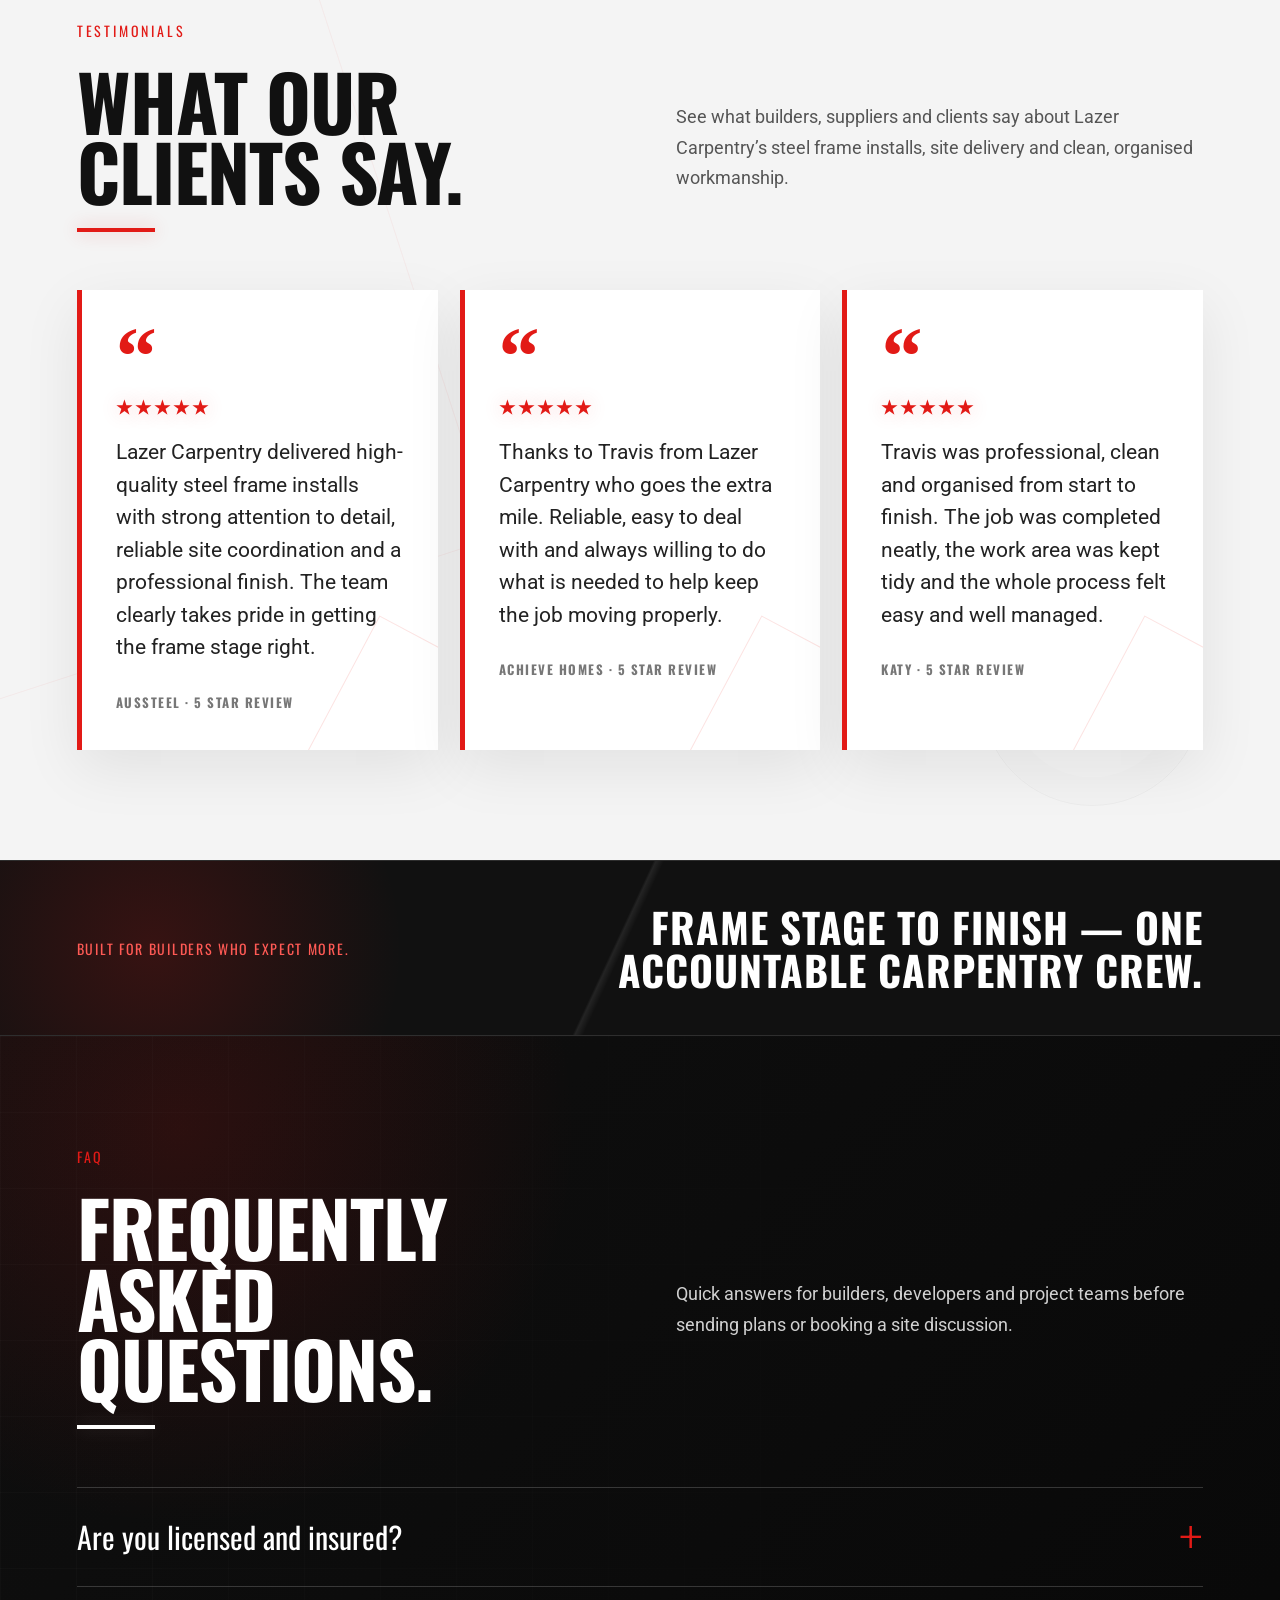
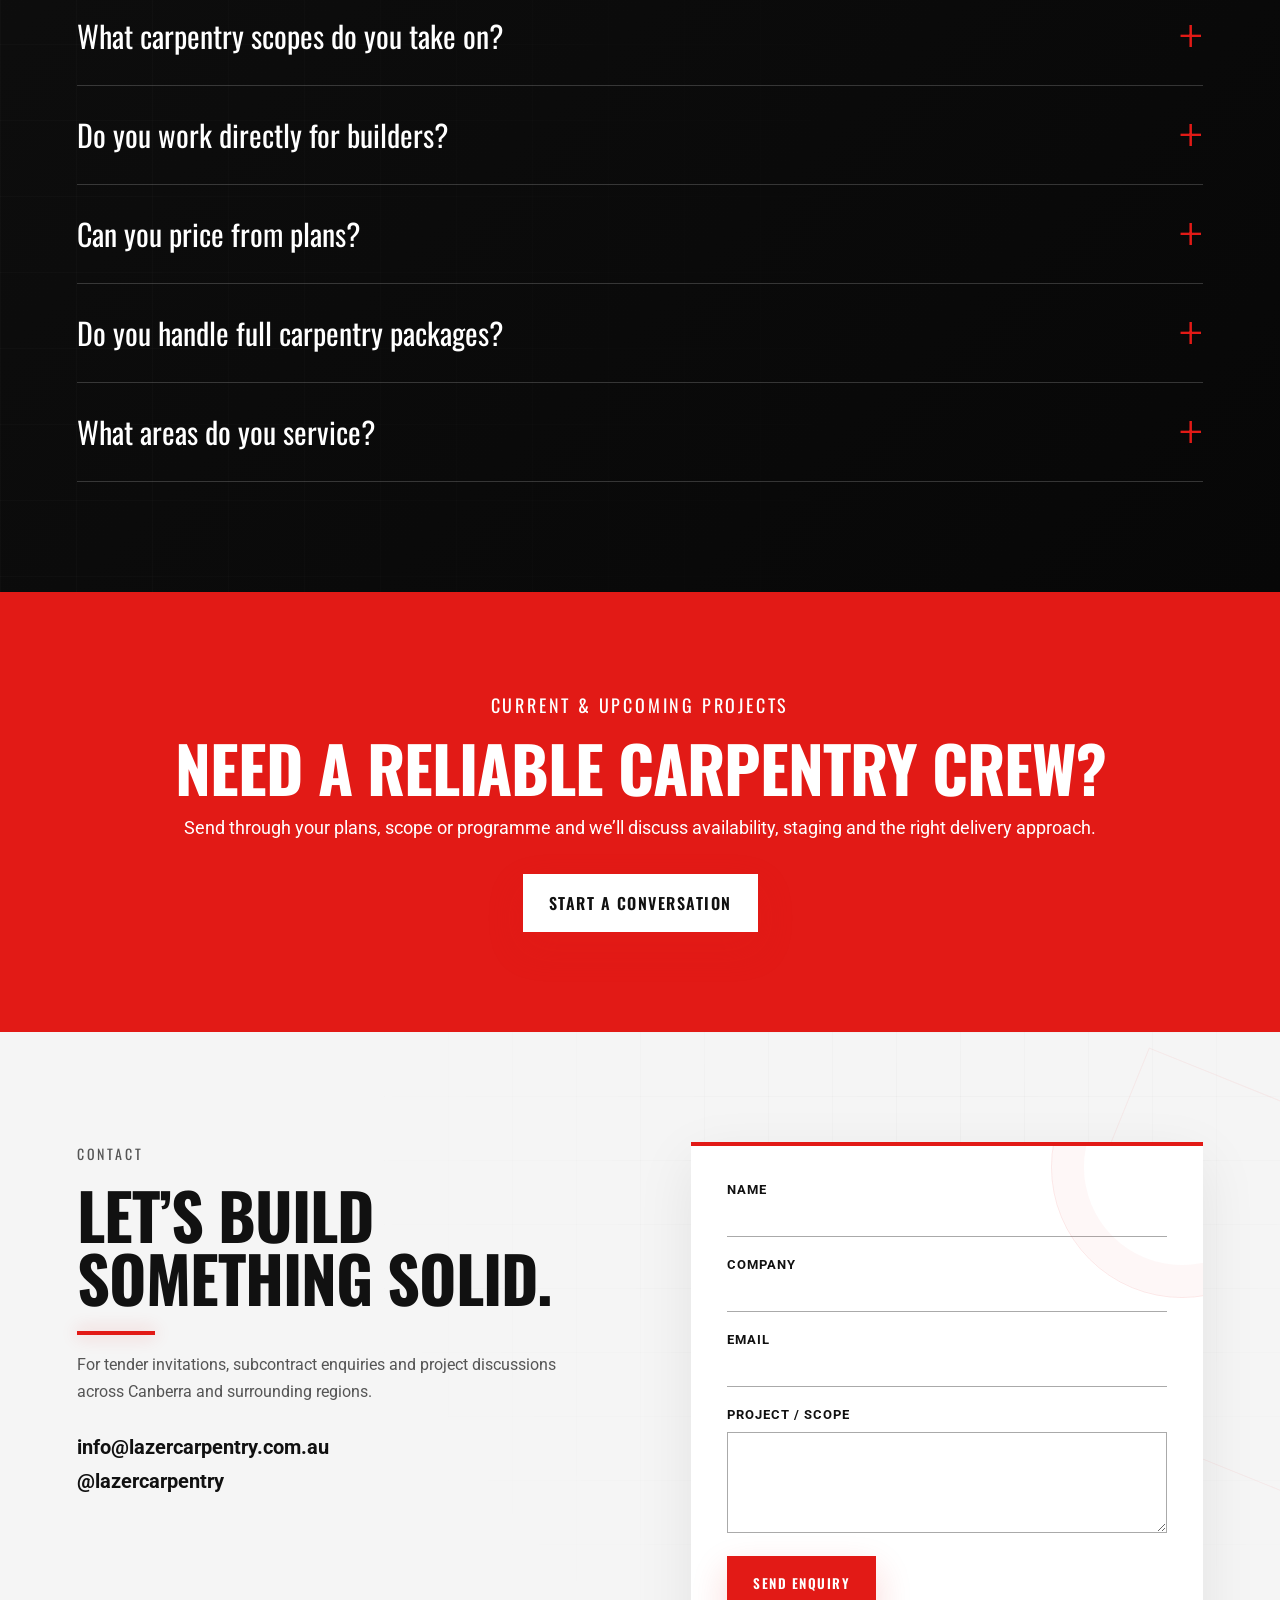
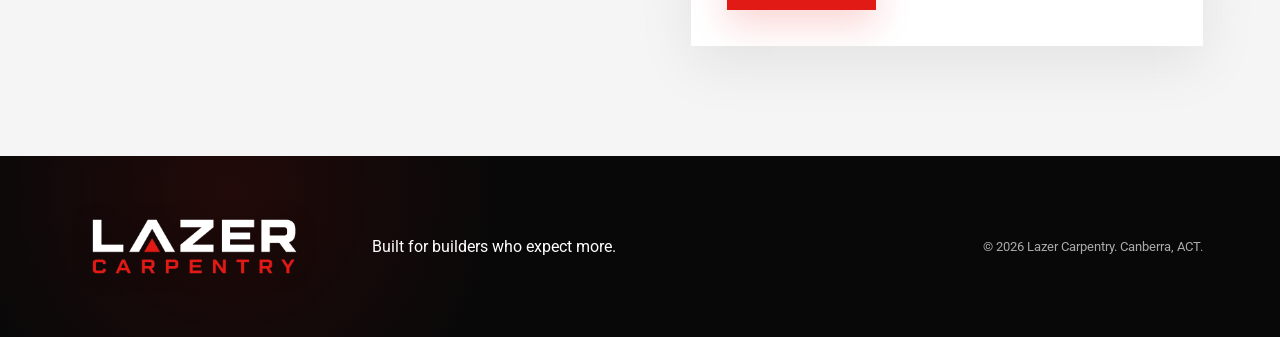
==== commit ccd3fe6f: "Add files via upload V29 iOS premium pass" ====
--- a/index.html
+++ b/index.html
@@ -8,7 +8,7 @@
   <link rel="preconnect" href="https://fonts.googleapis.com">
   <link rel="preconnect" href="https://fonts.gstatic.com" crossorigin>
   <link href="https://fonts.googleapis.com/css2?family=Oswald:wght@500;600;700&family=Roboto:wght@400;500;700&display=swap" rel="stylesheet">
-  <link rel="stylesheet" href="styles.css?v=28">
+  <link rel="stylesheet" href="styles.css?v=29">
 </head>
 <body>
 <div class="scroll-progress" aria-hidden="true"></div>
@@ -18,7 +18,7 @@
   <span class="arch-shape arch-shape-three"></span>
 </div>
 <header class="nav">
-  <a href="#top" class="brand" aria-label="Lazer Carpentry home"><span class="logo-badge nav-badge"><img src="logo-transparent.png?v=28" alt="Lazer Carpentry logo"></span></a>
+  <a href="#top" class="brand" aria-label="Lazer Carpentry home"><span class="logo-badge nav-badge"><img src="logo-transparent.png?v=29" alt="Lazer Carpentry logo"></span></a>
   <button class="menu" aria-label="Open menu">☰</button>
   <nav>
     <a href="#services">Services</a>
@@ -31,12 +31,12 @@
 
 <main id="top">
 <section class="hero">
-  <img class="hero-bg" src="hero.jpg?v=28" alt="Aerial view of Lazer Carpentry steel frame project">
+  <img class="hero-bg" src="hero.jpg?v=29" alt="Aerial view of Lazer Carpentry steel frame project">
   <div class="shade"></div>
   <div class="hero-lines" aria-hidden="true"></div>
   <div class="hero-noise" aria-hidden="true"></div>
   <div class="hero-inner reveal">
-    <span class="logo-badge hero-badge"><img class="hero-logo" src="logo-transparent.png?v=28" alt="Lazer Carpentry logo"></span>
+    <span class="logo-badge hero-badge"><img class="hero-logo" src="logo-transparent.png?v=29" alt="Lazer Carpentry logo"></span>
     <p class="eyebrow">CANBERRA • RESIDENTIAL • COMMERCIAL</p>
     <h1>THE STEEL FRAME<br><span>SPECIALISTS.</span></h1>
     <p class="lead">High-quality, precision carpentry services delivered across steel framing, <span class="nowrap">lock-up</span>, <span class="nowrap">fix-out</span>, fit-off and cladding.</p>
@@ -45,6 +45,11 @@
       <span><strong>Steel Frame</strong> Specialists</span>
       <span><strong>Full Package</strong> Carpentry</span>
       <span><strong>Canberra</strong> Based Crew</span>
+    </div>
+    <div class="mobile-hero-quick" aria-label="Quick navigation">
+      <a href="#projects">Projects</a>
+      <a href="#services">Services</a>
+      <a href="#contact">Enquiry</a>
     </div>
   </div>
   
@@ -101,20 +106,21 @@
     <button type="button" data-filter="external">External</button>
     <button type="button" data-filter="commercial">Commercial</button>
   </div>
+  <p class="mobile-project-hint">Tap a project to view the full gallery.</p>
   <div class="project-grid">
-    <a class="project-card" data-category="frame" href="gallery-mio.html"><figure class="project wide reveal"><img src="project-mio.jpg?v=28" alt="MIO project"><figcaption><span>Frame Package</span><h3>MIO</h3><em>View gallery</em></figcaption></figure></a>
-    <a class="project-card" data-category="cladding commercial" href="gallery-marcus-clarke.html"><figure class="project reveal"><img src="project-marcus-clarke-reclad.jpg?v=28" alt="Marcus Clarke Re-Clad project"><figcaption><span>Re-Clad</span><h3>Marcus Clarke</h3><em>View gallery</em></figcaption></figure></a>
-    <a class="project-card" data-category="package frame cladding" href="gallery-moment.html"><figure class="project reveal"><img src="project-moment.jpg?v=28" alt="Moment project"><figcaption><span>Full Carpentry Package</span><h3>Moment</h3><em>View gallery</em></figcaption></figure></a>
-    <a class="project-card" data-category="frame" href="gallery-acacia.html"><figure class="project reveal"><img src="project-acacia.jpg?v=28" alt="Acacia project"><figcaption><span>Frame Package</span><h3>Acacia</h3><em>View gallery</em></figcaption></figure></a>
-    <a class="project-card" data-category="cladding external" href="gallery-forrest.html"><figure class="project reveal"><img src="project-forrest-reclad.jpg?v=28" alt="Forrest Re-Clad project"><figcaption><span>Re-Clad</span><h3>Forrest</h3><em>View gallery</em></figcaption></figure></a>
-    <a class="project-card" data-category="package frame cladding external" href="gallery-goulburn-project.html"><figure class="project reveal"><img src="project-goulburn-project.jpg?v=28" alt="Goulburn Project"><figcaption><span>Full Carpentry Package</span><h3>Goulburn Project</h3><em>View gallery</em></figcaption></figure></a>
-    <a class="project-card" data-category="frame external" href="gallery-timber-projects.html"><figure class="project reveal"><img src="project-timber-frames.jpg?v=28" alt="Timber Frames project"><figcaption><span>Timber Frames</span><h3>Timber Projects</h3><em>View gallery</em></figcaption></figure></a>
-    <a class="project-card" data-category="external" href="gallery-decks-pergolas.html"><figure class="project reveal"><img src="project-decks-pergolas.jpg?v=28" alt="Deck's and Pergola's project"><figcaption><span>External Carpentry</span><h3>Deck's & Pergola's</h3><em>View gallery</em></figcaption></figure></a>
-    <a class="project-card" data-category="commercial" href="gallery-shop-fit-outs.html"><figure class="project reveal"><img src="project-shop-fitouts.jpg?v=28" alt="Shop Fit-Outs project"><figcaption><span>Commercial Fit-Out</span><h3>Shop Fit-Outs</h3><em>View gallery</em></figcaption></figure></a>
-    <a class="project-card" data-category="commercial external" href="gallery-precision-work.html"><figure class="project reveal"><img src="project-detailed-works.jpg?v=28" alt="Detailed Works project"><figcaption><span>Detailed Works</span><h3>Precision Work</h3><em>View gallery</em></figcaption></figure></a>
-    <a class="project-card" data-category="external" href="gallery-flooring-projects.html"><figure class="project reveal"><img src="project-flooring.jpg?v=28" alt="Flooring project"><figcaption><span>Flooring</span><h3>Flooring Projects</h3><em>View gallery</em></figcaption></figure></a>
-    <a class="project-card" data-category="cladding external" href="gallery-cladding.html"><figure class="project reveal"><img src="project-cladding.jpg?v=28" alt="Cladding project"><figcaption><span>External Carpentry</span><h3>Cladding</h3><em>View gallery</em></figcaption></figure></a>
-    <a class="project-card" data-category="all capability" href="gallery-tools.html"><figure class="project wide reveal"><img src="project-tools.jpg?v=28" alt="The Right Tools For The Job project"><figcaption><span>Capability</span><h3>The Right Tools For The Job</h3><em>View gallery</em></figcaption></figure></a>
+    <a class="project-card" data-category="frame" href="gallery-mio.html"><figure class="project wide reveal"><img src="project-mio.jpg?v=29" alt="MIO project"><figcaption><span>Frame Package</span><h3>MIO</h3><em>View gallery</em></figcaption></figure></a>
+    <a class="project-card" data-category="cladding commercial" href="gallery-marcus-clarke.html"><figure class="project reveal"><img src="project-marcus-clarke-reclad.jpg?v=29" alt="Marcus Clarke Re-Clad project"><figcaption><span>Re-Clad</span><h3>Marcus Clarke</h3><em>View gallery</em></figcaption></figure></a>
+    <a class="project-card" data-category="package frame cladding" href="gallery-moment.html"><figure class="project reveal"><img src="project-moment.jpg?v=29" alt="Moment project"><figcaption><span>Full Carpentry Package</span><h3>Moment</h3><em>View gallery</em></figcaption></figure></a>
+    <a class="project-card" data-category="frame" href="gallery-acacia.html"><figure class="project reveal"><img src="project-acacia.jpg?v=29" alt="Acacia project"><figcaption><span>Frame Package</span><h3>Acacia</h3><em>View gallery</em></figcaption></figure></a>
+    <a class="project-card" data-category="cladding external" href="gallery-forrest.html"><figure class="project reveal"><img src="project-forrest-reclad.jpg?v=29" alt="Forrest Re-Clad project"><figcaption><span>Re-Clad</span><h3>Forrest</h3><em>View gallery</em></figcaption></figure></a>
+    <a class="project-card" data-category="package frame cladding external" href="gallery-goulburn-project.html"><figure class="project reveal"><img src="project-goulburn-project.jpg?v=29" alt="Goulburn Project"><figcaption><span>Full Carpentry Package</span><h3>Goulburn Project</h3><em>View gallery</em></figcaption></figure></a>
+    <a class="project-card" data-category="frame external" href="gallery-timber-projects.html"><figure class="project reveal"><img src="project-timber-frames.jpg?v=29" alt="Timber Frames project"><figcaption><span>Timber Frames</span><h3>Timber Projects</h3><em>View gallery</em></figcaption></figure></a>
+    <a class="project-card" data-category="external" href="gallery-decks-pergolas.html"><figure class="project reveal"><img src="project-decks-pergolas.jpg?v=29" alt="Deck's and Pergola's project"><figcaption><span>External Carpentry</span><h3>Deck's & Pergola's</h3><em>View gallery</em></figcaption></figure></a>
+    <a class="project-card" data-category="commercial" href="gallery-shop-fit-outs.html"><figure class="project reveal"><img src="project-shop-fitouts.jpg?v=29" alt="Shop Fit-Outs project"><figcaption><span>Commercial Fit-Out</span><h3>Shop Fit-Outs</h3><em>View gallery</em></figcaption></figure></a>
+    <a class="project-card" data-category="commercial external" href="gallery-precision-work.html"><figure class="project reveal"><img src="project-detailed-works.jpg?v=29" alt="Detailed Works project"><figcaption><span>Detailed Works</span><h3>Precision Work</h3><em>View gallery</em></figcaption></figure></a>
+    <a class="project-card" data-category="external" href="gallery-flooring-projects.html"><figure class="project reveal"><img src="project-flooring.jpg?v=29" alt="Flooring project"><figcaption><span>Flooring</span><h3>Flooring Projects</h3><em>View gallery</em></figcaption></figure></a>
+    <a class="project-card" data-category="cladding external" href="gallery-cladding.html"><figure class="project reveal"><img src="project-cladding.jpg?v=29" alt="Cladding project"><figcaption><span>External Carpentry</span><h3>Cladding</h3><em>View gallery</em></figcaption></figure></a>
+    <a class="project-card" data-category="all capability" href="gallery-tools.html"><figure class="project wide reveal"><img src="project-tools.jpg?v=29" alt="The Right Tools For The Job project"><figcaption><span>Capability</span><h3>The Right Tools For The Job</h3><em>View gallery</em></figcaption></figure></a>
   </div>
 </section>
 
@@ -132,7 +138,7 @@
 </section>
 
 <section id="about" class="section about architectural-section">
-  <div class="about-photo reveal"><img src="project-moment.jpg?v=28" alt="Lazer Carpentry project work"></div>
+  <div class="about-photo reveal"><img src="project-moment.jpg?v=29" alt="Lazer Carpentry project work"></div>
   <div class="about-copy reveal"><p class="eyebrow red">WHY LAZER</p><h2>BUILT FOR BUILDERS<br>WHO EXPECT MORE.</h2><p>Lazer Carpentry is a Canberra-based subcontracting team built around accurate work, clear communication and dependable delivery. We understand the pressure of construction programmes and the value of a crew that arrives prepared, coordinates properly and leaves a sharp result.</p><ul><li>Experienced site leadership</li><li>Residential, townhouse and commercial capability</li><li>Quality-focused installation and finish</li><li>Responsive quoting and project communication</li></ul><a class="btn darkbtn" href="#contact">Work with Lazer</a></div>
 </section>
 
@@ -243,8 +249,8 @@
 </section>
 </main>
 
-<footer><span class="logo-badge footer-badge"><img class="footer-logo" src="logo-transparent.png?v=28" alt="Lazer Carpentry logo"></span><p>Built for builders who expect more.</p><span>© 2026 Lazer Carpentry. Canberra, ACT.</span></footer>
+<footer><span class="logo-badge footer-badge"><img class="footer-logo" src="logo-transparent.png?v=29" alt="Lazer Carpentry logo"></span><p>Built for builders who expect more.</p><span>© 2026 Lazer Carpentry. Canberra, ACT.</span></footer>
 <div class="mobile-actions"><a href="mailto:info@lazercarpentry.com.au">Email</a><a href="https://instagram.com/lazercarpentry">Instagram</a></div>
-<script src="script.js?v=28"></script>
+<script src="script.js?v=29"></script>
 </body>
 </html>
--- a/styles.css
+++ b/styles.css
@@ -450,3 +450,143 @@
   .standard-grid strong{font-size:28px}
   .premium-quote-strip{padding:36px 6vw}
 }
+
+
+/* V29 iOS / Mobile Premium Pass - desktop untouched */
+.mobile-hero-quick,.mobile-project-hint{display:none}
+
+@media(max-width:580px){
+  :root{--ios-card:rgba(17,17,17,.74);--ios-line:rgba(255,255,255,.14);--ios-shadow:0 18px 55px rgba(0,0,0,.32)}
+  html{scroll-padding-top:86px}
+  body{padding-bottom:calc(84px + env(safe-area-inset-bottom,0px));background:#080808}
+  body:not(.gallery-page) main{background:#fff;overflow:hidden}
+
+  .scroll-progress{height:3px;border-radius:0 3px 3px 0}
+
+  .nav{height:70px;padding:0 4.5vw;background:rgba(8,8,8,.78)!important;backdrop-filter:blur(18px) saturate(1.25);-webkit-backdrop-filter:blur(18px) saturate(1.25);border-bottom:1px solid rgba(255,255,255,.11)}
+  .nav.scrolled{box-shadow:0 14px 42px rgba(0,0,0,.42)}
+  .nav-badge{width:138px;padding:6px 7px}
+  .nav-badge img{width:122px}
+  .menu{width:43px;height:43px;border:1px solid rgba(255,255,255,.13);border-radius:999px;background:rgba(255,255,255,.055);font-size:23px;line-height:1}
+  .nav nav{top:70px;background:rgba(8,8,8,.96);backdrop-filter:blur(18px);-webkit-backdrop-filter:blur(18px);border-bottom:1px solid rgba(255,255,255,.11);box-shadow:0 26px 70px rgba(0,0,0,.45)}
+  .nav nav.open{gap:18px;align-items:stretch}
+  .nav nav a{border:1px solid rgba(255,255,255,.09);padding:14px 16px;background:rgba(255,255,255,.035)}
+  .nav nav a.btn{justify-content:center;background:var(--red)}
+
+  .hero{min-height:100svh;align-items:flex-end}
+  .hero-bg{opacity:.58!important;filter:contrast(1.1) saturate(1.02)!important;object-position:center center}
+  .shade{background:linear-gradient(180deg,rgba(0,0,0,.24) 0%,rgba(0,0,0,.64) 36%,rgba(0,0,0,.94) 100%)!important}
+  .hero-lines{opacity:.08!important;background-size:54px 54px}
+  .hero-noise{display:none}
+  .hero-inner{width:auto;margin:0 4vw 22px;padding:104px 0 22px}
+  .hero-badge{padding:0;margin:0 0 22px;background:transparent}
+  .hero-logo{width:min(310px,82vw);filter:drop-shadow(0 10px 30px rgba(0,0,0,.82))}
+  .hero-inner .eyebrow{display:inline-flex;align-items:center;gap:8px;background:rgba(226,26,22,.14);border:1px solid rgba(226,26,22,.28);border-radius:999px;padding:8px 11px;color:#fff;font-size:10px;letter-spacing:1.6px;backdrop-filter:blur(10px)}
+  .hero-inner .eyebrow:before{content:"";width:6px;height:6px;border-radius:50%;background:var(--red);box-shadow:0 0 13px var(--red)}
+  h1{font-size:clamp(45px,14vw,62px);letter-spacing:-1.4px;line-height:.89;text-shadow:0 18px 42px rgba(0,0,0,.65)}
+  .lead{font-size:16.5px;line-height:1.62;color:#efefef;margin:22px 0 24px;max-width:96%}
+  .actions{gap:12px;display:grid;grid-template-columns:1fr}
+  .actions .btn,.actions .text-link{width:100%;justify-content:center;text-align:center;border-radius:999px}
+  .actions .btn{padding:16px 22px;box-shadow:0 16px 38px rgba(226,26,22,.28)}
+  .actions .text-link{display:flex;min-height:51px;align-items:center;border:1px solid rgba(255,255,255,.14);background:rgba(255,255,255,.06);backdrop-filter:blur(12px);color:#fff}
+
+  .hero-proof{grid-template-columns:1fr 1fr 1fr;gap:7px;margin-top:18px;max-width:none}
+  .hero-proof span{padding:10px 8px;border-radius:14px;background:rgba(255,255,255,.065);border-color:rgba(255,255,255,.115);font-size:8.8px;text-align:center;letter-spacing:.5px;min-height:58px;display:flex;flex-direction:column;justify-content:center}
+  .hero-proof strong{font-size:13px;letter-spacing:.3px;margin-bottom:2px}
+
+  .mobile-hero-quick{display:grid;grid-template-columns:repeat(3,1fr);gap:8px;margin-top:10px}
+  .mobile-hero-quick a{color:#fff;text-decoration:none;font-family:Oswald,Arial,sans-serif;text-transform:uppercase;letter-spacing:1px;font-size:11px;text-align:center;padding:11px 8px;border-radius:999px;background:rgba(255,255,255,.06);border:1px solid rgba(255,255,255,.11);backdrop-filter:blur(12px)}
+
+  .strip{border-top:1px solid rgba(255,255,255,.08);border-bottom:1px solid rgba(255,255,255,.08);box-shadow:0 16px 42px rgba(0,0,0,.18)}
+  .premium-rail article{background:linear-gradient(135deg,#111,#0b0b0b);min-height:auto}
+  .premium-rail article:after{opacity:.45}
+
+  .section{padding-left:5vw;padding-right:5vw}
+  .section-head,.project-head,.proof-head,.testimonial-head,.faq-head,.standard-inner{padding:0 1px}
+  .section-head h2,.project-head h2,.about h2,.proof-head h2,.testimonial-head h2,.faq-head h2,.contact h2,.standard-inner h2{font-size:clamp(42px,12vw,52px);line-height:.92}
+  .section-head>p:last-child,.project-head>p:last-child,.proof-head>p:last-child,.testimonial-head>p:last-child,.faq-head>p:last-child,.standard-inner p{font-size:16px;line-height:1.68}
+  .eyebrow{letter-spacing:2px}
+
+  .cards{gap:14px;border-top:0}
+  .cards article{border:1px solid rgba(0,0,0,.09)!important;border-radius:18px;padding:28px 24px;box-shadow:0 14px 42px rgba(0,0,0,.06)}
+  .cards article:before{width:100%;height:3px}
+  .cards article:hover{transform:none}
+  .cards h3{font-size:27px}
+  .cards p{font-size:15px}
+
+  .capability-band{gap:0;background:#111;border:0}
+  .capability-band div{background:#fff;border-bottom:1px solid rgba(0,0,0,.08);padding:24px 6vw}
+  .capability-band strong{font-size:21px}
+
+  .project-filter{position:relative;margin:0 -5vw 14px;padding:0 5vw 10px;mask-image:linear-gradient(90deg,transparent,#000 8%,#000 92%,transparent);scrollbar-width:none}
+  .project-filter::-webkit-scrollbar{display:none}
+  .project-filter button{border-radius:999px;background:rgba(255,255,255,.07);backdrop-filter:blur(10px);border-color:rgba(255,255,255,.16);box-shadow:0 10px 28px rgba(0,0,0,.18)}
+  .project-filter button.active{box-shadow:0 14px 32px rgba(226,26,22,.24)}
+  .mobile-project-hint{display:block;max-width:1480px;margin:0 auto 18px;color:#a9a9a9;font-size:13px;letter-spacing:.4px}
+
+  .project-grid{gap:18px}
+  .project,.project.wide{min-height:440px;border-radius:22px;border-color:rgba(255,255,255,.16);box-shadow:0 22px 62px rgba(0,0,0,.36)}
+  .project>img{border-radius:22px}
+  .project figcaption{padding:82px 24px 25px}
+  .project span{display:inline-flex;background:rgba(226,26,22,.9);color:#fff!important;border-radius:999px;padding:7px 10px;font-size:10px;letter-spacing:1px;box-shadow:0 12px 28px rgba(226,26,22,.18)}
+  .project h3{font-size:34px;line-height:1;margin-top:12px}
+  .project em{font-size:11px;margin-top:14px;background:rgba(255,255,255,.09);border:1px solid rgba(255,255,255,.13);border-radius:999px;padding:8px 11px}
+
+  .delivery-standard{padding-left:5vw;padding-right:5vw}
+  .standard-grid{gap:14px}
+  .standard-grid article{border-radius:18px;padding:28px 24px;box-shadow:0 16px 44px rgba(0,0,0,.075)}
+  .standard-grid strong{font-size:27px}
+
+  .about{gap:28px}
+  .about-photo{height:360px;border-radius:22px;box-shadow:0 24px 65px rgba(0,0,0,.2)}
+  .about-photo:after{inset:12px;border-radius:16px}
+  .about-copy ul{padding-left:22px}
+  .about-copy li{margin-bottom:9px;line-height:1.55}
+  .darkbtn{border-radius:999px;width:100%;margin-top:8px}
+
+  .proof-grid,.testimonial-grid{gap:14px}
+  .proof-card,.testimonial-card{border-radius:20px;padding:30px 24px;box-shadow:0 18px 52px rgba(0,0,0,.12)}
+  .proof-card h3{font-size:29px}
+  .testimonial-card b{font-size:70px}
+  .testimonial-card p{font-size:18px;line-height:1.55}
+  .testimonial-card .stars{font-size:15px;letter-spacing:2px}
+
+  .premium-quote-strip{border-top:1px solid rgba(255,255,255,.1);border-bottom:1px solid rgba(255,255,255,.1)}
+  .premium-quote-strip span{font-size:12px}
+  .premium-quote-strip strong{font-size:30px}
+
+  .faq-list{border-top:0}
+  .faq-list details{border:1px solid rgba(255,255,255,.12);border-radius:16px;margin-bottom:10px;background:rgba(255,255,255,.035);overflow:hidden}
+  .faq-list summary{padding:20px 18px;font-size:22px}
+  .faq-list details p{padding:0 18px;margin-bottom:22px;font-size:15.5px}
+  .faq-list details:hover,.faq-list details[open]{padding-left:0;padding-right:0;background:rgba(255,255,255,.055)}
+
+  .contact{gap:26px}
+  .contact form{border-radius:22px;padding:24px;background:#f6f6f6;border:1px solid rgba(0,0,0,.08);box-shadow:0 18px 52px rgba(0,0,0,.09)}
+  .contact input,.contact textarea{border-radius:14px;min-height:50px;background:#fff;border:1px solid rgba(0,0,0,.1)}
+  .contact-lines{gap:10px}
+  .contact-lines a{display:flex;min-height:48px;align-items:center;justify-content:center;text-align:center;border-radius:999px;background:#111;color:#fff!important;padding:12px 14px}
+
+  footer{padding-bottom:112px}
+  .footer-badge{width:170px}
+  .footer-logo{width:150px}
+
+  .mobile-actions{left:12px;right:12px;bottom:calc(10px + env(safe-area-inset-bottom,0px));border:1px solid rgba(255,255,255,.13);border-radius:999px;overflow:hidden;background:rgba(10,10,10,.78);backdrop-filter:blur(18px) saturate(1.2);-webkit-backdrop-filter:blur(18px) saturate(1.2);box-shadow:0 18px 55px rgba(0,0,0,.42);padding:5px;gap:5px}
+  .mobile-actions a{border-right:0;border-radius:999px;min-height:48px;background:rgba(255,255,255,.06);font-size:12px;letter-spacing:1.2px}
+  .mobile-actions a:first-child{background:var(--red);box-shadow:0 10px 26px rgba(226,26,22,.24)}
+
+  /* Project gallery pages on iPhone */
+  .gallery-main{padding:92px 4vw 72px}
+  .gallery-hero{display:block;border-radius:24px;padding:24px 20px;margin-bottom:20px;background:linear-gradient(145deg,rgba(255,255,255,.08),rgba(255,255,255,.025));box-shadow:0 22px 64px rgba(0,0,0,.32)}
+  .gallery-hero .eyebrow{display:inline-flex;border-radius:999px;background:rgba(226,26,22,.14);border:1px solid rgba(226,26,22,.28);padding:8px 11px;color:#fff;font-size:11px}
+  .gallery-hero h1{font-size:clamp(44px,15vw,62px);margin:12px 0 18px}
+  .gallery-hero p{font-size:16px;line-height:1.68}
+  .gallery-count{border-radius:999px;font-size:12px;margin-top:12px}
+  .gallery-actions{display:grid;grid-template-columns:1fr;gap:10px}
+  .gallery-back{justify-content:center;border:1px solid rgba(255,255,255,.13);border-radius:999px;padding:13px 14px;background:rgba(255,255,255,.055)}
+  .gallery-grid{gap:14px}
+  .gallery-item{border-radius:18px;box-shadow:0 18px 50px rgba(0,0,0,.32)}
+  .gallery-item img{border-radius:18px}
+  .gallery-footer{border-top:0;background:rgba(255,255,255,.045);border:1px solid rgba(255,255,255,.1);border-radius:18px;padding:18px;margin-top:28px}
+  .lightbox button{border-radius:50%;background:rgba(20,20,20,.68);backdrop-filter:blur(12px)}
+}
